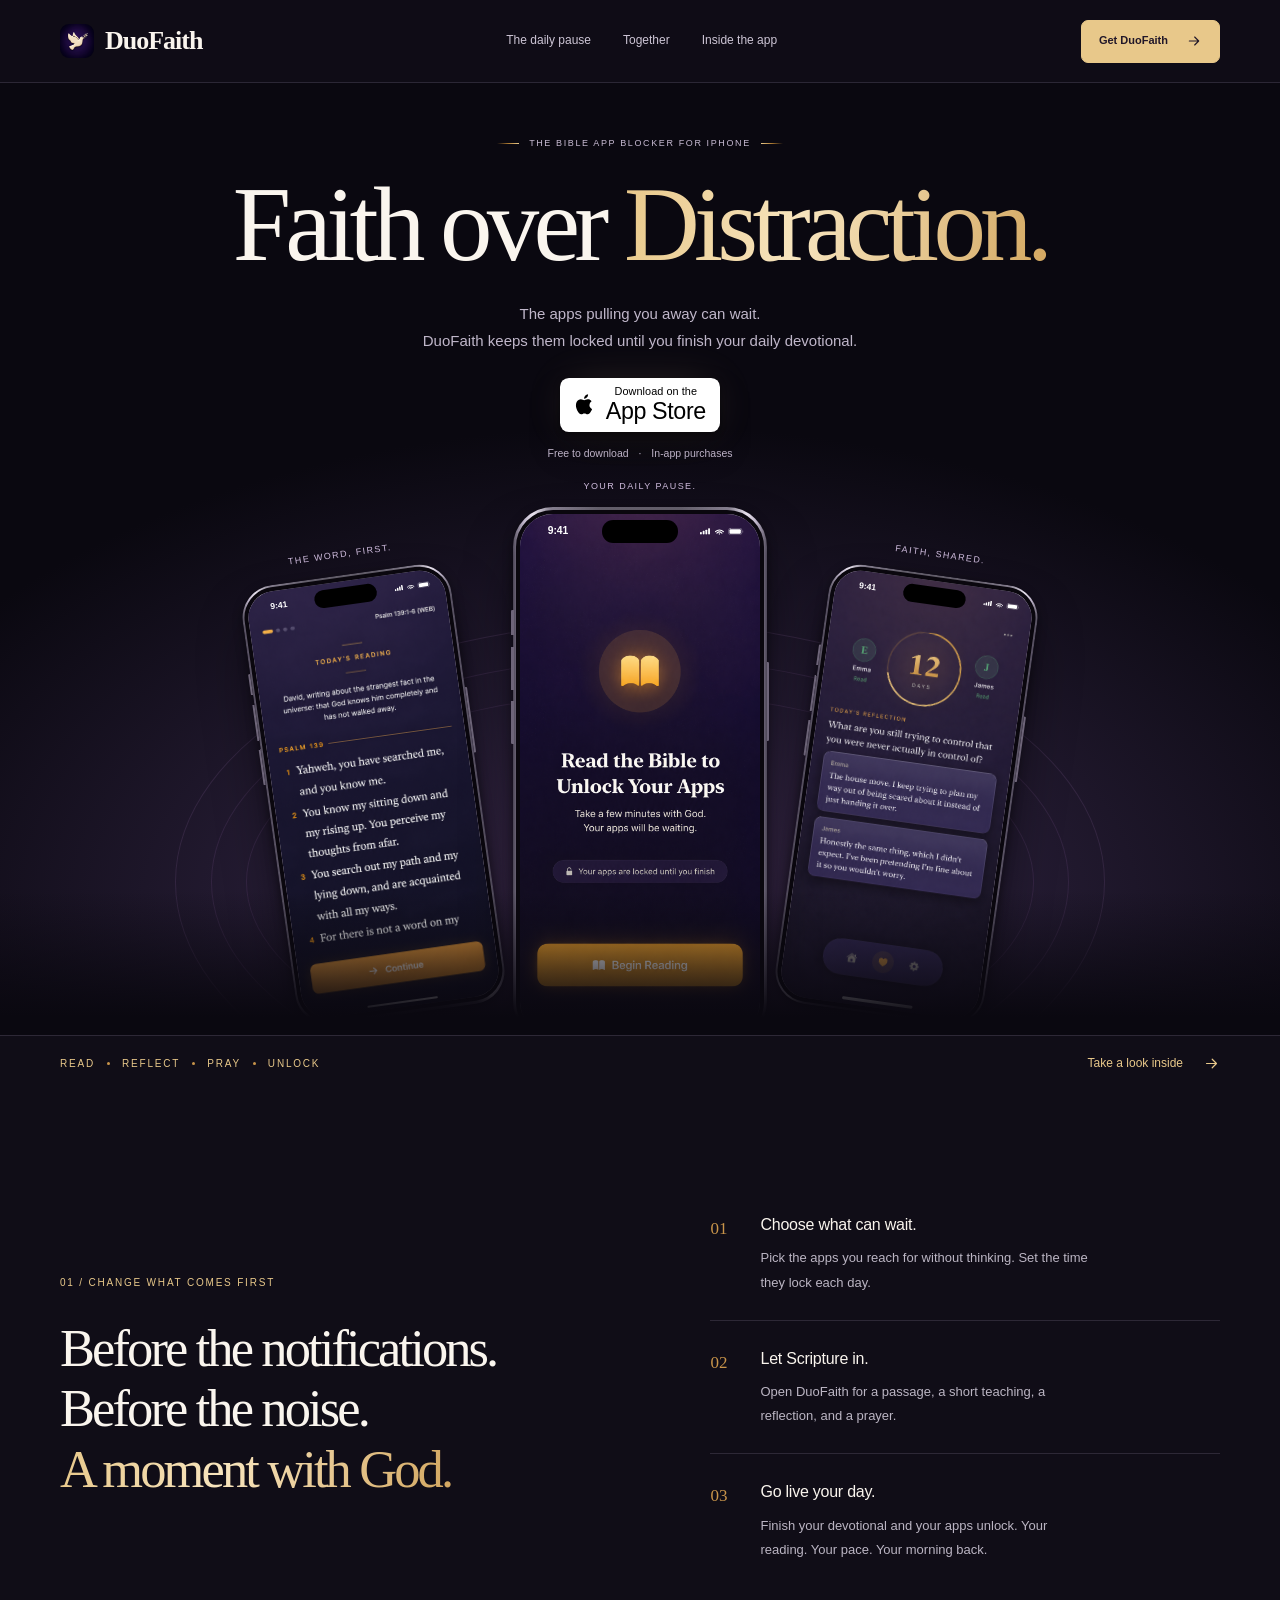
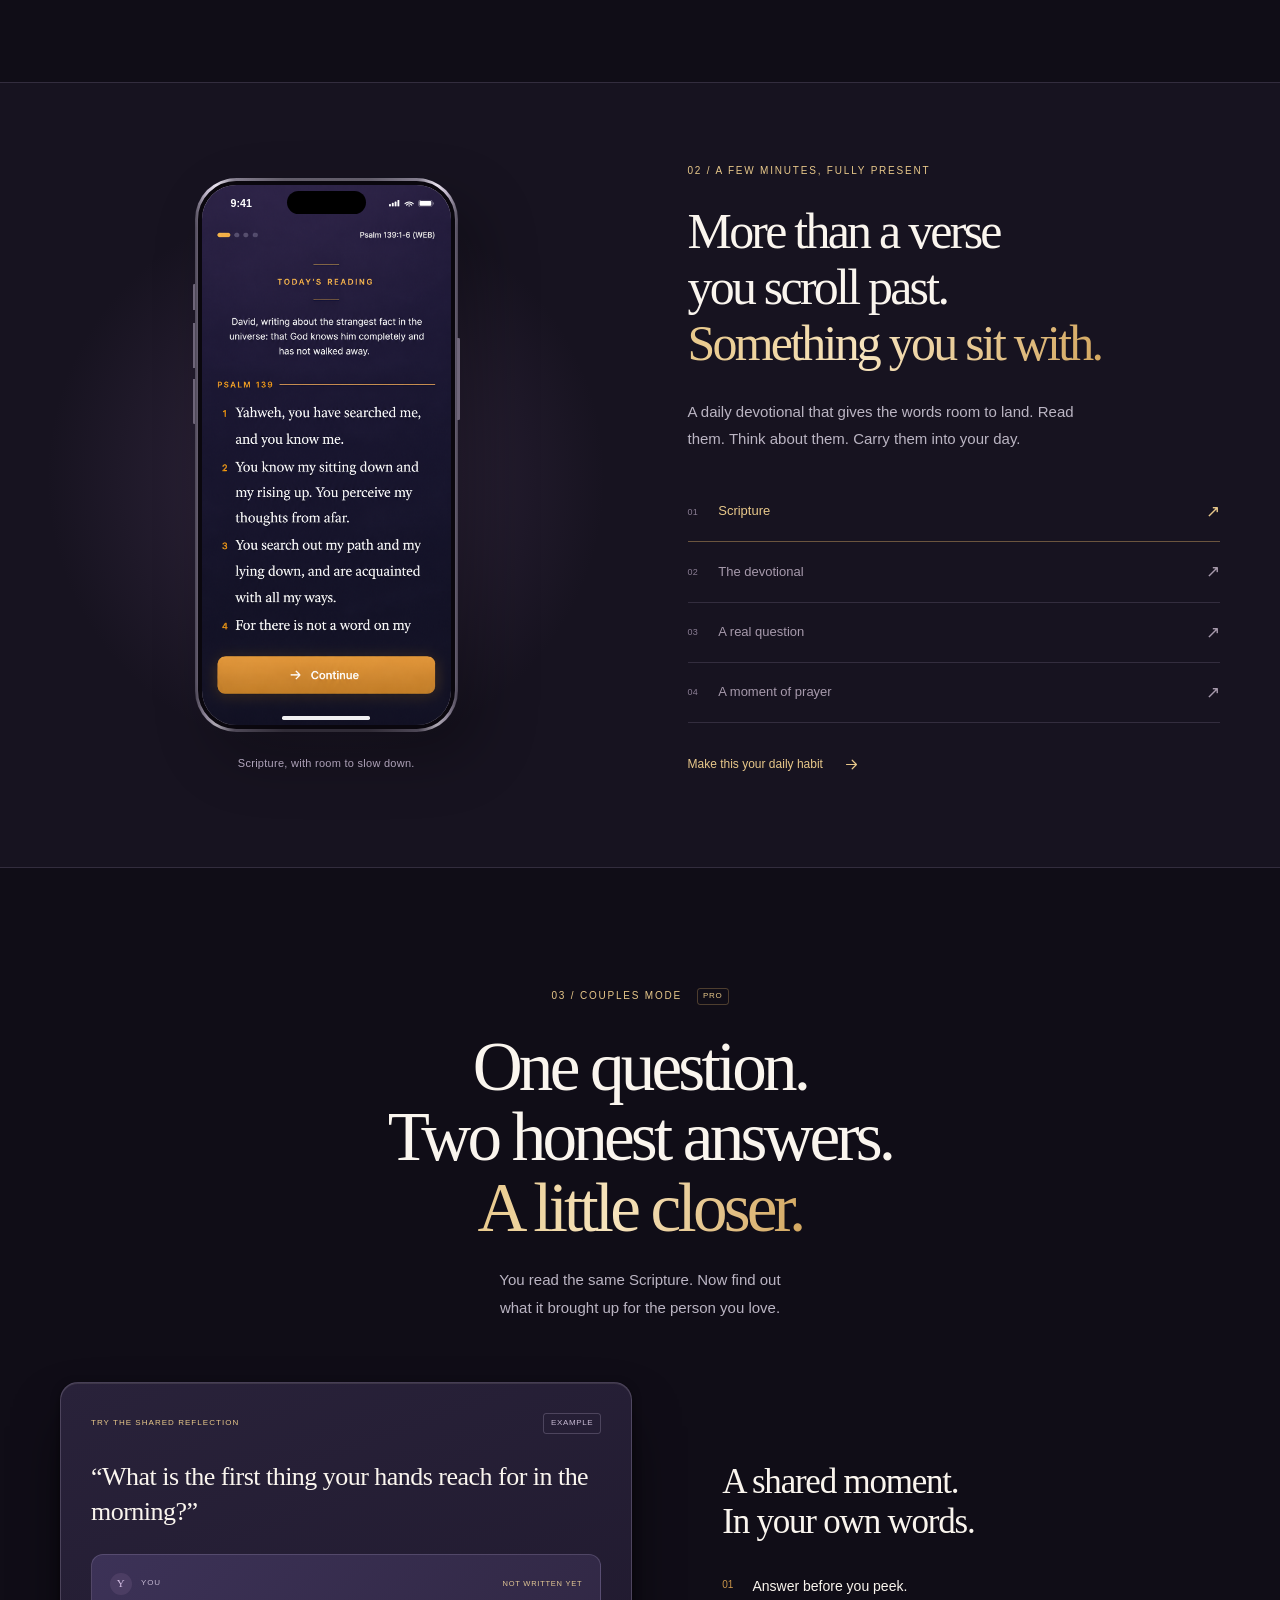
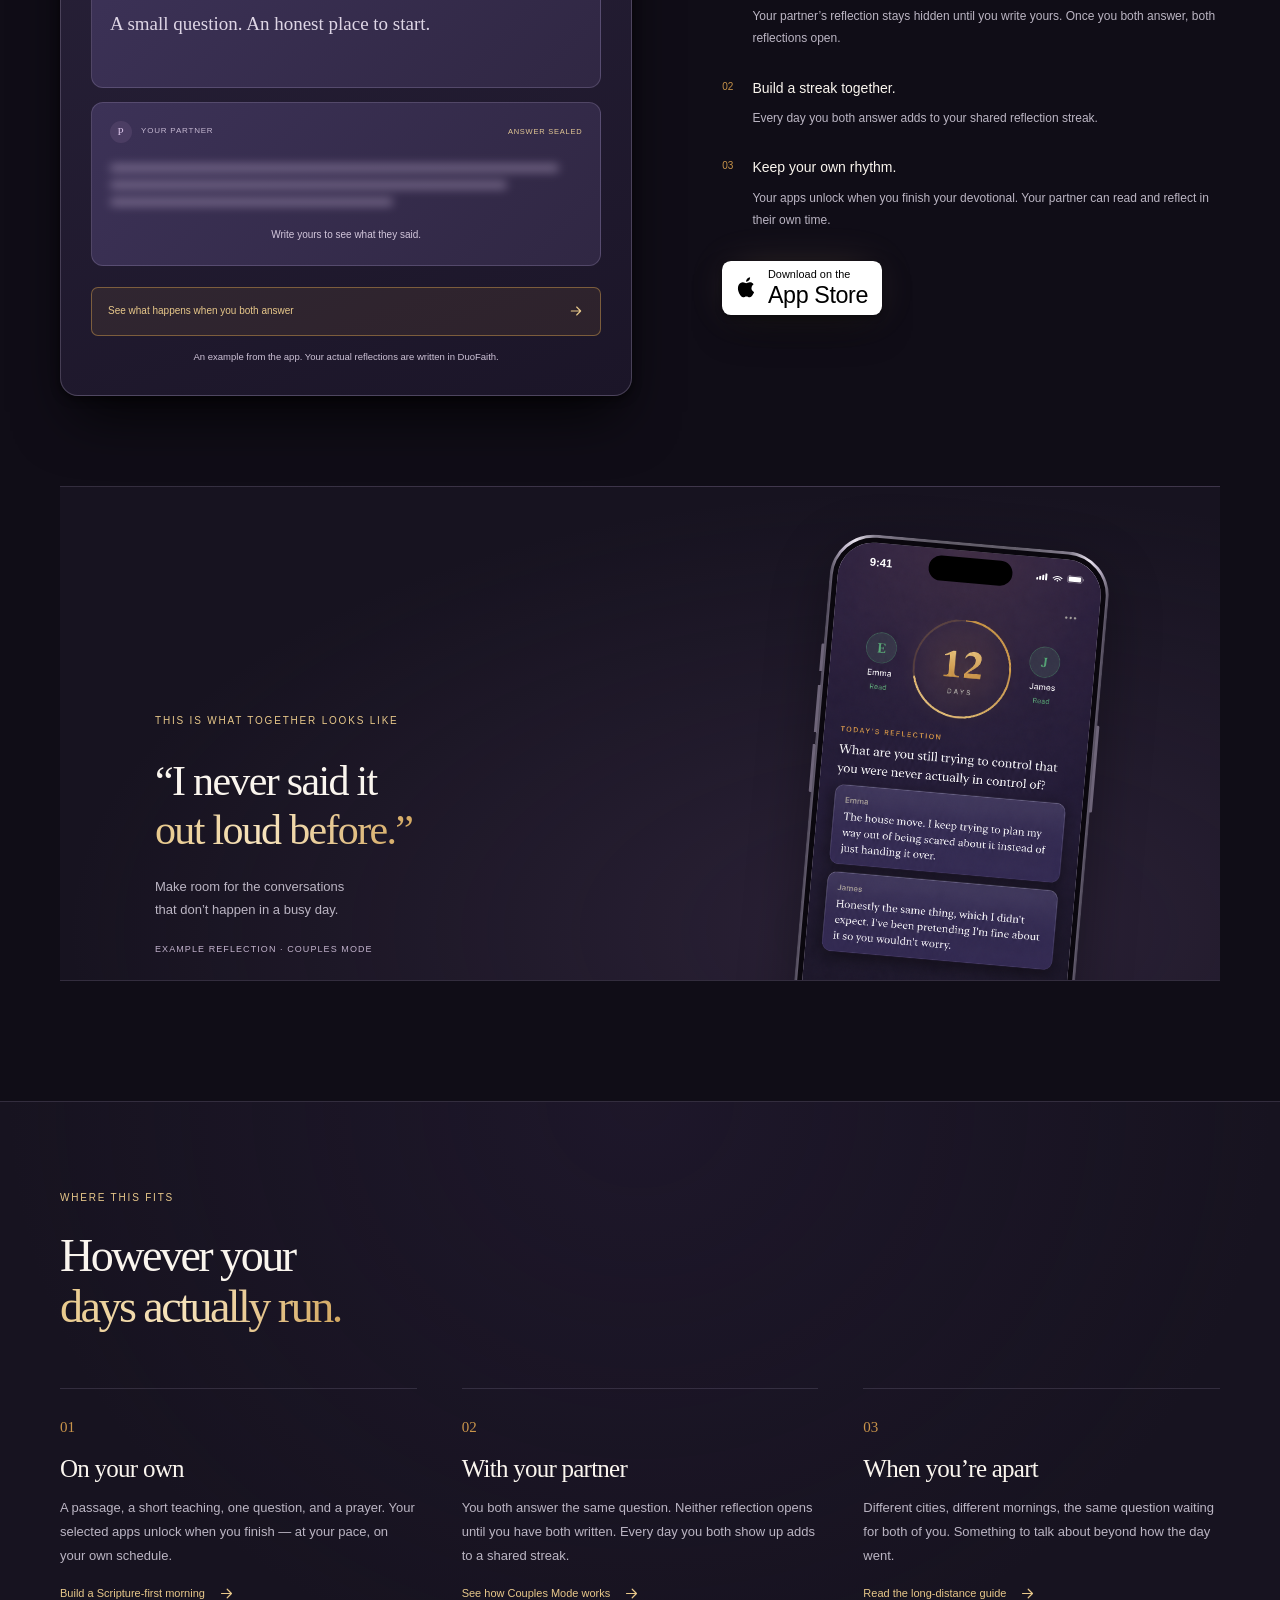
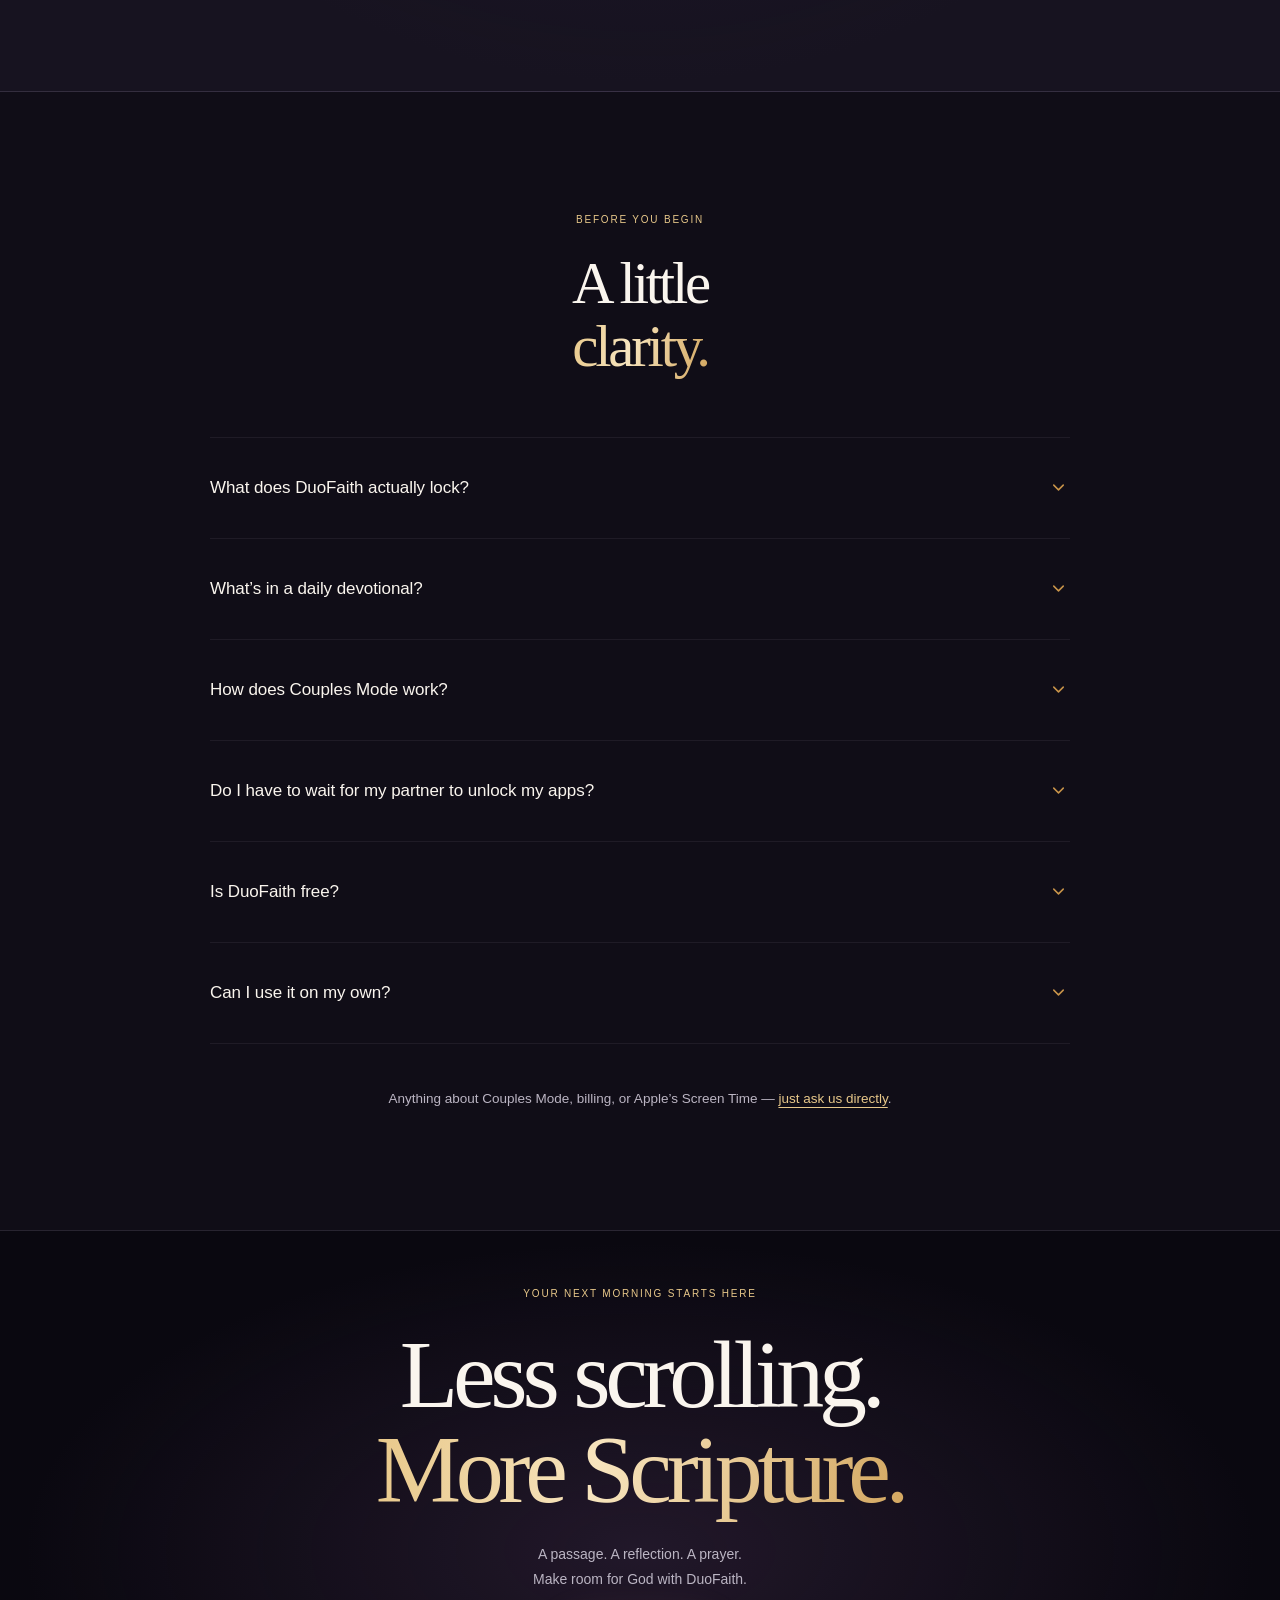
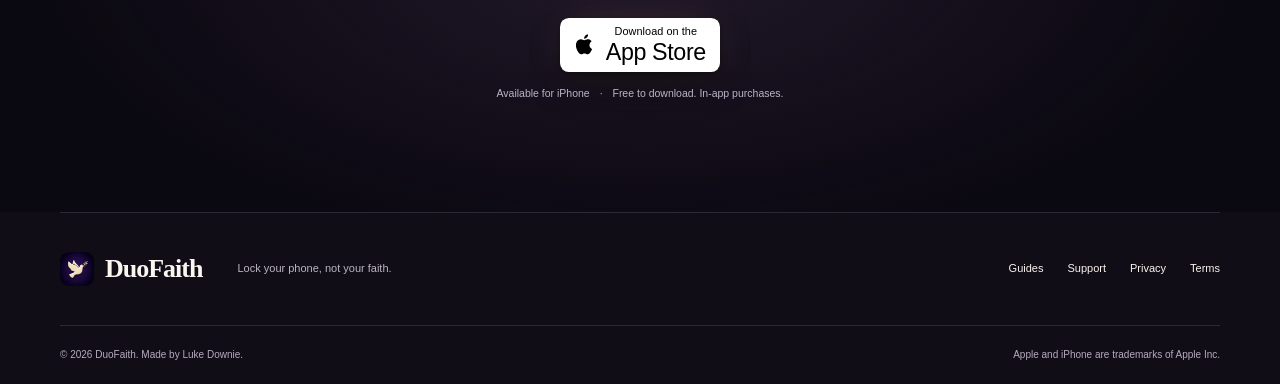
==== index.html @ cb9904b7 "Rebuild the FAQ: full-width rows, chevrons, animated open/close Reworked against how Raycast, Framer" ====
<!doctype html>
<html lang="en"><head>
<meta charset="utf-8"><meta name="viewport" content="width=device-width, initial-scale=1">
<title>DuoFaith — Faith Over Distraction | Bible App Blocker</title><meta name="description" content="Your selected apps stay locked until you finish your daily devotional. Read, reflect, pray, and share honest daily reflections with your partner.">
<meta name="theme-color" content="#100d17"><meta name="apple-itunes-app" content="app-id=6792354251">
<link rel="canonical" href="https://duofaith.com/"><link rel="icon" href="/icon-128.png"><link rel="apple-touch-icon" href="/img/apple-touch-icon.png">
<link rel="stylesheet" href="/home.css"><script src="/home.js" defer></script>
<meta property="og:type" content="website"><meta property="og:site_name" content="DuoFaith"><meta property="og:url" content="https://duofaith.com/">
<meta property="og:title" content="DuoFaith — Faith Over Distraction | Bible App Blocker"><meta property="og:description" content="Your selected apps stay locked until you finish your daily devotional. Read, reflect, pray, and share honest daily reflections with your partner."><meta property="og:image" content="https://duofaith.com/og-card.jpg">
<meta name="twitter:card" content="summary_large_image"><meta name="twitter:title" content="DuoFaith — Faith Over Distraction | Bible App Blocker"><meta name="twitter:description" content="Your selected apps stay locked until you finish your daily devotional. Read, reflect, pray, and share honest daily reflections with your partner."><meta name="twitter:image" content="https://duofaith.com/og-card.jpg">
<script type="application/ld+json">{"@context": "https://schema.org", "@graph": [{"@type": "Organization", "@id": "https://duofaith.com/#organization", "name": "DuoFaith", "url": "https://duofaith.com/", "logo": "https://duofaith.com/img/app-icon-1024.png"}, {"@type": "WebSite", "@id": "https://duofaith.com/#website", "name": "DuoFaith", "url": "https://duofaith.com/"}, {"@type": "MobileApplication", "@id": "https://duofaith.com/#app", "name": "DuoFaith: Bible App Blocker", "operatingSystem": "iOS", "applicationCategory": "LifestyleApplication", "url": "https://apps.apple.com/us/app/duofaith-bible-app-blocker/id6792354251", "description": "Selected apps stay locked until you complete your own daily devotional. Couples Mode shares daily written reflections, revealed after both partners answer, and a shared reflection streak. Free to download; in-app purchases available."}, {"@type": "FAQPage", "mainEntity": [{"@type": "Question", "name": "What does DuoFaith actually lock?", "acceptedAnswer": {"@type": "Answer", "text": "Only the apps you choose. Set a daily lock time and DuoFaith uses Apple’s Screen Time controls to shield those apps until you finish your devotional. Keep essential apps out of your selection so they stay available."}}, {"@type": "Question", "name": "What’s in a daily devotional?", "acceptedAnswer": {"@type": "Answer", "text": "A Bible passage, a short teaching, one reflection question, and a prayer. It takes a few minutes. On your own, reflection is a quiet pause. When paired, you write an answer to share with your partner."}}, {"@type": "Question", "name": "How does Couples Mode work?", "acceptedAnswer": {"@type": "Answer", "text": "Pair two iPhones using an invite code. You each answer the same daily reflection question. Your partner’s answer stays hidden until you submit yours; once both have answered, you can read each other’s responses. Days when you both answer build your shared streak. Couples Mode requires Pro."}}, {"@type": "Question", "name": "Do I have to wait for my partner to unlock my apps?", "acceptedAnswer": {"@type": "Answer", "text": "No. Your own devotional unlocks your own selected apps. You can finish at different times. The shared part is the reflection: both answers become available after you have both written."}}, {"@type": "Question", "name": "Is DuoFaith free?", "acceptedAnswer": {"@type": "Answer", "text": "DuoFaith is free to download. Continued app blocking after introductory access and Couples Mode require Pro. Current prices and any introductory access are shown in the app before you subscribe. Subscriptions are managed through your Apple account."}}, {"@type": "Question", "name": "Can I use it on my own?", "acceptedAnswer": {"@type": "Answer", "text": "Yes. Daily Scripture, reflection, prayer, and your personal reading streak work as an individual routine. Pairing is optional. DuoFaith is available for iPhone; check the App Store for current device compatibility."}}]}]}</script>
</head><body><svg class="icon-library" xmlns="http://www.w3.org/2000/svg" aria-hidden="true"><defs>
    <symbol id="i-apple" viewBox="0 0 24 24"><path fill="currentColor" stroke="none" d="M17.05 12.54c-.03-2.6 2.12-3.85 2.22-3.91-1.21-1.77-3.09-2.01-3.76-2.04-1.6-.16-3.13.94-3.94.94-.81 0-2.07-.92-3.4-.9-1.75.03-3.36 1.02-4.26 2.58-1.81 3.14-.46 7.79 1.3 10.34.86 1.25 1.89 2.65 3.24 2.6 1.3-.05 1.79-.84 3.36-.84 1.57 0 2.01.84 3.38.81 1.4-.02 2.28-1.27 3.13-2.53.99-1.45 1.4-2.86 1.42-2.93-.03-.01-2.72-1.04-2.75-4.12M14.5 4.6c.71-.87 1.19-2.07 1.06-3.27-1.02.04-2.26.68-3 1.54-.66.76-1.24 1.99-1.08 3.16 1.14.09 2.31-.58 3.02-1.43"/></symbol>
    <symbol id="i-arrow" viewBox="0 0 24 24"><path d="M5 12h14M13 6l6 6-6 6"/></symbol>
    <symbol id="i-lock" viewBox="0 0 24 24"><rect x="5" y="10" width="14" height="11" rx="3"/><path d="M8 10V7a4 4 0 0 1 8 0v3M12 14v3"/></symbol>
    <symbol id="i-book" viewBox="0 0 24 24"><path d="M12 5c-3-2-6-2-10-1v15c4-1 7-1 10 1 3-2 6-2 10-1V4c-4-1-7-1-10 1Zm0 0v15"/></symbol>
    <symbol id="i-heart" viewBox="0 0 24 24"><path d="m12 21-8.6-8.6a5.5 5.5 0 0 1 7.8-7.8l.8.8.8-.8a5.5 5.5 0 0 1 7.8 7.8Z"/></symbol>
    <symbol id="i-check" viewBox="0 0 24 24"><path d="m5 12 4 4L19 6"/></symbol>
    <symbol id="i-sun" viewBox="0 0 24 24"><circle cx="12" cy="12" r="4"/><path d="M12 1v2m0 18v2M1 12h2m18 0h2M4 4l2 2m12 12 2 2M4 20l2-2M18 6l2-2"/></symbol>
    <symbol id="i-chevron" viewBox="0 0 24 24"><path d="m6 9 6 6 6-6"/></symbol>
    <symbol id="i-status" viewBox="0 0 72 12"><g fill="currentColor" stroke="none"><rect y="7" width="3" height="4" rx="1"/><rect x="4.5" y="5" width="3" height="6" rx="1"/><rect x="9" y="3" width="3" height="8" rx="1"/><rect x="13.5" y=".5" width="3" height="10.5" rx="1"/><circle cx="32.2" cy="10.2" r="1.2"/><rect x="48.9" y="2.2" width="18.8" height="7.6" rx="1.6"/><rect x="70.6" y="4.2" width="1.2" height="3.6" rx=".6" opacity=".45"/></g><g fill="none" stroke="currentColor" stroke-linecap="round"><path d="M25.6 6.4A9.3 9.3 0 0 1 38.8 6.4" stroke-width="1.7"/><path d="M28 8.7A6 6 0 0 1 36.4 8.7" stroke-width="1.7"/><rect x="47.3" y=".6" width="22" height="10.8" rx="3.1" stroke-width="1" opacity=".45"/></g></symbol>
  </defs></svg><a class="skip" href="#main">Skip to content</a><header class="site-header"><div class="container header-inner"><a class="logo" href="/" aria-label="DuoFaith home"><img src="/img/app-icon-256.png" alt="" width="36" height="36">DuoFaith</a><nav class="desktop-nav" aria-label="Main navigation"><a href="/#how-it-works">The daily pause</a><a href="/#couples">Together</a><a href="/#screenshots">Inside the app</a></nav><div class="header-actions"><a class="nav-download" href="https://apps.apple.com/us/app/duofaith-bible-app-blocker/id6792354251" data-download="navigation">Get DuoFaith <svg class="icon" aria-hidden="true"><use href="#i-arrow"/></svg></a><button class="menu-toggle" type="button" aria-label="Open menu" aria-expanded="false" aria-controls="mobile-nav"><span></span><span></span></button></div></div><nav id="mobile-nav" class="mobile-nav" aria-label="Mobile navigation" hidden><a href="/#how-it-works">The daily pause</a><a href="/#couples">Together</a><a href="/#screenshots">Inside the app</a><a href="/#faq">Questions</a><a href="/guides/index.html">Guides</a></nav></header>
<main id="main">
<section class="hero" aria-labelledby="hero-title"><div class="hero-light" aria-hidden="true"></div><div class="container hero-content"><p class="eyebrow"><span class="gold-dash"></span>THE BIBLE APP BLOCKER FOR IPHONE<span class="gold-dash"></span></p><h1 id="hero-title">Faith over <br><em>Distraction.</em></h1><p class="hero-description">The apps pulling you away can wait. <br>DuoFaith keeps them locked until you finish your daily devotional.</p><a class="store-badge" href="https://apps.apple.com/us/app/duofaith-bible-app-blocker/id6792354251" data-download="hero"><svg class="badge-logo" aria-hidden="true" viewBox="0 0 24 24"><use href="#i-apple"/></svg><span><small>Download on the</small><b>App Store</b></span></a><p class="download-note">Free to download <span>·</span> In-app purchases</p></div>
<div class="hero-showcase" aria-label="Screens from DuoFaith"><div class="showcase-arc" aria-hidden="true"></div><figure class="showcase-phone phone-left device"><span class="device-screen"><span class="device-status" aria-hidden="true"><b>9:41</b><svg class="status-icons"><use href="#i-status"/></svg></span><img src="/img/current/scripture.png" width="853" height="1847" alt="DuoFaith's Scripture screen: Psalm 139, with numbered verses" decoding="async"></span><figcaption>THE WORD, FIRST.</figcaption></figure><figure class="showcase-phone phone-main device"><span class="device-screen"><span class="device-status" aria-hidden="true"><b>9:41</b><svg class="status-icons"><use href="#i-status"/></svg></span><img src="/img/current/locked.png" width="853" height="1847" alt="Read the Bible to Unlock Your Apps — DuoFaith's Begin Reading screen" fetchpriority="high"></span><figcaption>YOUR DAILY PAUSE.</figcaption></figure><figure class="showcase-phone phone-right device"><span class="device-screen"><span class="device-status" aria-hidden="true"><b>9:41</b><svg class="status-icons"><use href="#i-status"/></svg></span><img src="/img/current/together.png" width="853" height="1847" alt="DuoFaith Couples Mode showing a shared streak and both partners' written reflections" decoding="async"></span><figcaption>FAITH, SHARED.</figcaption></figure></div><div class="hero-baseline"><div class="container"><p class="eyebrow hero-flow">READ<i class="dot" aria-hidden="true"></i>REFLECT<i class="dot" aria-hidden="true"></i>PRAY<i class="dot" aria-hidden="true"></i>UNLOCK</p><a class="quiet-link" href="#how-it-works">Take a look inside <svg class="icon" aria-hidden="true"><use href="#i-arrow"/></svg></a></div></div></section>
<section class="daily-section container section-space" id="how-it-works"><div class="section-intro"><p class="eyebrow">01 / CHANGE WHAT COMES FIRST</p><h2>Before the notifications.<br>Before the noise.<br><em>A moment with God.</em></h2></div><div class="daily-steps"><article><span class="number">01</span><h3>Choose what can wait.</h3><p>Pick the apps you reach for without thinking. Set the time they lock each day.</p></article><article><span class="number">02</span><h3>Let Scripture in.</h3><p>Open DuoFaith for a passage, a short teaching, a reflection, and a prayer.</p></article><article><span class="number">03</span><h3>Go live your day.</h3><p>Finish your devotional and your apps unlock. Your reading. Your pace. Your morning back.</p></article></div></section>
<section class="reading-section" id="screenshots" aria-labelledby="reading-title"><div class="container reading-layout"><div class="reading-preview"><div class="reading-aura" aria-hidden="true"></div><div class="product-screen device"><span class="device-screen"><span class="device-status" aria-hidden="true"><b>9:41</b><svg class="status-icons"><use href="#i-status"/></svg></span><img id="reading-image" src="/img/current/scripture.png" width="853" height="1847" alt="DuoFaith's Scripture reading screen" loading="lazy"></span></div><p class="preview-caption" id="reading-caption" aria-live="polite">Scripture, with room to slow down.</p></div><div class="reading-copy"><p class="eyebrow">02 / A FEW MINUTES, FULLY PRESENT</p><h2 id="reading-title">More than a verse<br>you scroll past.<br><em>Something you sit with.</em></h2><p class="section-description">A daily devotional that gives the words room to land. Read them. Think about them. Carry them into your day.</p><div class="reading-tabs" role="group" aria-label="Explore the daily devotional"><button type="button" data-reading="scripture" aria-pressed="true" aria-controls="reading-image" class="active"><span>01</span> Scripture <span aria-hidden="true">↗</span></button><button type="button" data-reading="lesson" aria-pressed="false" aria-controls="reading-image"><span>02</span> The devotional <span aria-hidden="true">↗</span></button><button type="button" data-reading="reflect" aria-pressed="false" aria-controls="reading-image"><span>03</span> A real question <span aria-hidden="true">↗</span></button><button type="button" data-reading="pray" aria-pressed="false" aria-controls="reading-image"><span>04</span> A moment of prayer <span aria-hidden="true">↗</span></button></div><a class="quiet-link" href="https://apps.apple.com/us/app/duofaith-bible-app-blocker/id6792354251" data-download="reading">Make this your daily habit <svg class="icon" aria-hidden="true"><use href="#i-arrow"/></svg></a></div></div></section>
<section class="couples-section container section-space" id="couples" aria-labelledby="couples-title"><div class="couples-heading"><p class="eyebrow">03 / COUPLES MODE <span class="pro-label">PRO</span></p><h2 id="couples-title">One question.<br>Two honest answers.<br><em>A little closer.</em></h2><p>You read the same Scripture. Now find out<br>what it brought up for the person you love.</p></div><div class="couples-layout"><div class="reflection-demo"><div class="demo-heading"><span class="eyebrow">TRY THE SHARED REFLECTION</span><span class="demo-tag">EXAMPLE</span></div><p class="reflection-question">“What is the first thing your hands reach for in the morning?”</p><div class="reflection-answer"><div class="answer-label"><span class="avatar">Y</span> YOU <span id="your-answer-status">NOT WRITTEN YET</span></div><p id="your-answer">A small question. An honest place to start.</p></div><div class="reflection-answer partner-answer"><div class="answer-label"><span class="avatar">P</span> YOUR PARTNER <span id="partner-answer-status">ANSWER SEALED</span></div><div id="sealed-answer"><div class="sealed-lines" aria-hidden="true"><span></span><span></span><span></span></div><p>Write yours to see what they said.</p></div><p id="revealed-answer" hidden>“Mine too, most days. I never said it out loud before.”</p></div><button type="button" id="reveal-button" class="reveal-button" aria-controls="your-answer sealed-answer revealed-answer" aria-expanded="false">See what happens when you both answer <svg class="icon" aria-hidden="true"><use href="#i-arrow"/></svg></button><p class="demo-note" id="demo-note" aria-live="polite">An example from the app. Your actual reflections are written in DuoFaith.</p></div><div class="couples-explanation"><h3>A shared moment.<br>In your own words.</h3><ol><li><span>01</span><div><strong>Answer before you peek.</strong><p>Your partner’s reflection stays hidden until you write yours. Once you both answer, both reflections open.</p></div></li><li><span>02</span><div><strong>Build a streak together.</strong><p>Every day you both answer adds to your shared reflection streak.</p></div></li><li><span>03</span><div><strong>Keep your own rhythm.</strong><p>Your apps unlock when you finish your devotional. Your partner can read and reflect in their own time.</p></div></li></ol><a class="store-badge" href="https://apps.apple.com/us/app/duofaith-bible-app-blocker/id6792354251" data-download="couples"><svg class="badge-logo" aria-hidden="true" viewBox="0 0 24 24"><use href="#i-apple"/></svg><span><small>Download on the</small><b>App Store</b></span></a></div></div><div class="couples-product"><div><p class="eyebrow">THIS IS WHAT TOGETHER LOOKS LIKE</p><p class="couples-product-quote">“I never said it<br><em>out loud before.”</em></p><p class="couples-product-note">Make room for the conversations<br>that don’t happen in a busy day.</p><span class="small-label">EXAMPLE REFLECTION · COUPLES MODE</span></div><div class="device"><span class="device-screen"><span class="device-status" aria-hidden="true"><b>9:41</b><svg class="status-icons"><use href="#i-status"/></svg></span><img src="/img/current/together.png" width="853" height="1847" alt="Example Couples Mode screen: Emma and James share their reflections and a 12-day streak" loading="lazy"></span></div></div></section>
<section class="fit-section" aria-labelledby="fit-title"><div class="container"><div class="fit-heading"><p class="eyebrow">WHERE THIS FITS</p><h2 id="fit-title">However your<br><em>days actually run.</em></h2></div><div class="fit-grid"><a class="fit-card" href="/guides/bible-before-phone.html"><span class="number">01</span><h3>On your own</h3><p>A passage, a short teaching, one question, and a prayer. Your selected apps unlock when you finish — at your pace, on your own schedule.</p><span class="quiet-link">Build a Scripture-first morning <svg class="icon" aria-hidden="true"><use href="#i-arrow"/></svg></span></a><a class="fit-card" href="/guides/screen-time-app-for-couples.html"><span class="number">02</span><h3>With your partner</h3><p>You both answer the same question. Neither reflection opens until you have both written. Every day you both show up adds to a shared streak.</p><span class="quiet-link">See how Couples Mode works <svg class="icon" aria-hidden="true"><use href="#i-arrow"/></svg></span></a><a class="fit-card" href="/guides/devotional-app-for-long-distance-couples.html"><span class="number">03</span><h3>When you’re apart</h3><p>Different cities, different mornings, the same question waiting for both of you. Something to talk about beyond how the day went.</p><span class="quiet-link">Read the long-distance guide <svg class="icon" aria-hidden="true"><use href="#i-arrow"/></svg></span></a></div></div></section>
<section class="faq-section container section-space" id="faq"><div class="faq-heading"><p class="eyebrow">BEFORE YOU BEGIN</p><h2>A little<br><em>clarity.</em></h2></div><div class="faq-list"><details><summary>What does DuoFaith actually lock?<span class="faq-mark" aria-hidden="true"><svg class="icon"><use href="#i-chevron"/></svg></span></summary><div class="faq-body"><p>Only the apps you choose. Set a daily lock time and DuoFaith uses Apple’s Screen Time controls to shield those apps until you finish your devotional. Keep essential apps out of your selection so they stay available.</p></div></details><details><summary>What’s in a daily devotional?<span class="faq-mark" aria-hidden="true"><svg class="icon"><use href="#i-chevron"/></svg></span></summary><div class="faq-body"><p>A Bible passage, a short teaching, one reflection question, and a prayer. It takes a few minutes. On your own, reflection is a quiet pause. When paired, you write an answer to share with your partner.</p></div></details><details><summary>How does Couples Mode work?<span class="faq-mark" aria-hidden="true"><svg class="icon"><use href="#i-chevron"/></svg></span></summary><div class="faq-body"><p>Pair two iPhones using an invite code. You each answer the same daily reflection question. Your partner’s answer stays hidden until you submit yours; once both have answered, you can read each other’s responses. Days when you both answer build your shared streak. Couples Mode requires Pro.</p></div></details><details><summary>Do I have to wait for my partner to unlock my apps?<span class="faq-mark" aria-hidden="true"><svg class="icon"><use href="#i-chevron"/></svg></span></summary><div class="faq-body"><p>No. Your own devotional unlocks your own selected apps. You can finish at different times. The shared part is the reflection: both answers become available after you have both written.</p></div></details><details><summary>Is DuoFaith free?<span class="faq-mark" aria-hidden="true"><svg class="icon"><use href="#i-chevron"/></svg></span></summary><div class="faq-body"><p>DuoFaith is free to download. Continued app blocking after introductory access and Couples Mode require Pro. Current prices and any introductory access are shown in the app before you subscribe. Subscriptions are managed through your Apple account.</p></div></details><details><summary>Can I use it on my own?<span class="faq-mark" aria-hidden="true"><svg class="icon"><use href="#i-chevron"/></svg></span></summary><div class="faq-body"><p>Yes. Daily Scripture, reflection, prayer, and your personal reading streak work as an individual routine. Pairing is optional. DuoFaith is available for iPhone; check the App Store for current device compatibility.</p></div></details></div><p class="faq-foot">Anything about Couples Mode, billing, or Apple’s Screen Time — <a href="mailto:duofaithsupport@gmail.com">just ask us directly</a>.</p></section>
<section class="download-section" id="download"><div class="container"><p class="eyebrow">YOUR NEXT MORNING STARTS HERE</p><h2>Less scrolling.<br><em>More Scripture.</em></h2><p>A passage. A reflection. A prayer.<br>Make room for God with DuoFaith.</p><a class="store-badge" href="https://apps.apple.com/us/app/duofaith-bible-app-blocker/id6792354251" data-download="closing"><svg class="badge-logo" aria-hidden="true" viewBox="0 0 24 24"><use href="#i-apple"/></svg><span><small>Download on the</small><b>App Store</b></span></a><p class="download-note">Available for iPhone <span>·</span> Free to download. In-app purchases.</p></div></section>
</main><footer class="site-footer container"><div class="footer-top"><a class="logo" href="/"><img src="/img/app-icon-256.png" alt="" width="36" height="36">DuoFaith</a><p>Lock your phone, not your faith.</p><nav aria-label="Footer navigation"><a href="/guides/index.html">Guides</a><a href="mailto:duofaithsupport@gmail.com">Support</a><a href="/privacy.html">Privacy</a><a href="/terms.html">Terms</a></nav></div><div class="footer-bottom"><p>© <span id="year">2026</span> DuoFaith. Made by Luke Downie.</p><p>Apple and iPhone are trademarks of Apple Inc.</p></div></footer><div class="mobile-download" hidden><span><strong>Faith over Distraction.</strong><small>DuoFaith for iPhone</small></span><a href="https://apps.apple.com/us/app/duofaith-bible-app-blocker/id6792354251" class="nav-download" data-download="mobile-sticky">Get the app <svg class="icon" aria-hidden="true"><use href="#i-arrow"/></svg></a></div></body></html>
---- home.css ----
:root {
  color-scheme:dark;
  /* Elevation ladder. Each step is ~35% lighter than the last, so a card reads as
     sitting above its band and the band above the page. On dark UI this, not
     shadow, is what carries depth. */
  --surface-0:#0a0810;  /* recessed: hero well, closing, footer */
  --surface-1:#100d17;  /* base page */
  --surface-2:#171320;  /* raised band */
  --surface-3:#1f1a2c;  /* card */
  --surface-4:#29223a;  /* popped card */
  --bg:var(--surface-1);
  --cream:#faf5ee; --muted:#bbb5c3;
  --gold-deep:#a8762f; --gold:#c9944a; --gold-light:#e8c88a; --gold-glow:#f7e4bd;
  /* Borders in three tiers so a divider and a lit card edge read differently. */
  --line-faint:rgba(219,203,238,.07); --line:rgba(219,203,238,.14); --line-strong:rgba(219,203,238,.22);
  /* A light source above the page: lit top edge, then real shadow beneath. */
  --lift-1:inset 0 1px 0 rgba(255,238,210,.07),0 2px 6px rgba(0,0,0,.45),0 18px 38px -14px rgba(0,0,0,.7);
  --lift-2:inset 0 1px 0 rgba(255,238,210,.1),0 3px 8px rgba(0,0,0,.5),0 30px 58px -14px rgba(0,0,0,.8);
  --serif:Georgia,'Times New Roman',serif;
  --sans:-apple-system,BlinkMacSystemFont,'Segoe UI',sans-serif;
}
*{box-sizing:border-box}
html{scroll-behavior:smooth;scroll-padding-top:110px}
body{margin:0;background:var(--bg);color:var(--cream);font-family:var(--sans);-webkit-font-smoothing:antialiased;line-height:1.6}
h1,h2,h3,p,figure{margin:0}h1,h2{font-family:var(--serif);font-weight:400;letter-spacing:-.055em;line-height:1.08}h2{font-size:clamp(38px,4.5vw,64px)}em{font-weight:400;color:var(--gold-light)}a{color:inherit}img{display:block;max-width:100%;height:auto}button{font:inherit;color:inherit}button,a,summary{touch-action:manipulation;-webkit-tap-highlight-color:transparent}button{cursor:pointer}button:disabled{cursor:default}svg{display:block}.icon{width:20px;height:20px;fill:none;stroke:currentColor;stroke-width:1.7;stroke-linecap:round;stroke-linejoin:round;flex-shrink:0}.icon-library{position:absolute;width:0;height:0;overflow:hidden}.container{width:min(1160px,calc(100% - 96px));margin-inline:auto}.section-space{padding-block:120px}.eyebrow{font-size:10px;font-weight:500;letter-spacing:.18em;color:var(--gold-light);line-height:1.6}.section-description{font-size:15px;line-height:1.85;color:var(--muted);max-width:420px;margin-top:26px}.section-description a{text-underline-offset:4px}.skip{position:fixed;top:-100px;left:20px;z-index:200;background:var(--gold-light);color:var(--bg);padding:12px 20px}.skip:focus{top:12px}:focus-visible{outline:2px solid var(--gold-light);outline-offset:5px}::selection{color:var(--bg);background:var(--gold-light)}[hidden]{display:none!important}
/* iPhone frame. Every measurement is a ratio of --w, taken from an iPhone 15/16 Pro
   (393x852pt screen, 2.165 body ratio), so one variable resizes the whole device. */
.device{
  --rail:calc(var(--w)*.011);--bez:calc(var(--w)*.019);--radius:calc(var(--w)*.157);--btn:#6e6579;
  position:relative;display:block;width:var(--w);flex-shrink:0;padding:var(--rail);border-radius:var(--radius);
  background:linear-gradient(180deg,#ffffff2e,transparent 9%,transparent 91%,#00000047),linear-gradient(90deg,#4b4555 0%,#b0a5bd 4%,#e4ddeb 8%,#6a6276 15%,#413b4a 34%,#413b4a 66%,#6a6276 85%,#e4ddeb 92%,#b0a5bd 96%,#4b4555 100%);
  box-shadow:0 3px 10px rgba(0,0,0,.5),0 30px 60px -16px rgba(0,0,0,.85);
}
.device-screen{position:relative;display:block;overflow:hidden;border:var(--bez) solid #0a070e;border-radius:calc(var(--radius) - var(--rail));background:#000}
.device-screen img{width:100%;border-radius:0}
.device-screen:before,.device-screen:after{content:'';position:absolute;left:50%;z-index:2}
/* Dynamic Island */
.device-screen:before{top:calc(var(--w)*.026);width:calc(var(--w)*.299);height:calc(var(--w)*.088);margin-left:calc(var(--w)*-.1495);background:#000;border-radius:calc(var(--w)*.044)}
/* Home indicator */
.device-screen:after{bottom:calc(var(--w)*.020);width:calc(var(--w)*.333);height:calc(var(--w)*.0125);margin-left:calc(var(--w)*-.1665);background:#fffffff0;border-radius:calc(var(--w)*.0063)}
/* Status bar, vertically centred on the island the way iOS sets it. */
.device-status{position:absolute;z-index:3;top:calc(var(--w)*.070);transform:translateY(-50%);left:calc(var(--w)*.11);right:calc(var(--w)*.065);display:flex;align-items:center;justify-content:space-between;color:#fff;pointer-events:none}
.device-status b{font-family:var(--sans);font-weight:600;font-size:calc(var(--w)*.0406);line-height:1}
.status-icons{width:calc(var(--w)*.171);height:calc(var(--w)*.0285)}
.device:before,.device:after{content:'';position:absolute;background:var(--btn)}
/* Left rail: action button, volume up, volume down, cut from one strip. */
.device:before{left:calc(var(--w)*-.008);top:calc(var(--w)*.404);width:calc(var(--w)*.010);height:calc(var(--w)*.531);border-radius:calc(var(--w)*.005) 0 0 calc(var(--w)*.005);background:linear-gradient(180deg,var(--btn) 0 18.6%,transparent 18.6% 27.9%,var(--btn) 27.9% 59.9%,transparent 59.9% 68%,var(--btn) 68% 100%)}
/* Side button */
.device:after{right:calc(var(--w)*-.008);top:calc(var(--w)*.609);width:calc(var(--w)*.010);height:calc(var(--w)*.312);border-radius:0 calc(var(--w)*.005) calc(var(--w)*.005) 0}
/* Navigation */
.site-header{position:sticky;top:0;z-index:100;background:rgba(16,13,23,.93);backdrop-filter:blur(20px);border-bottom:1px solid var(--line)}.header-inner{min-height:82px;display:flex;justify-content:space-between;align-items:center;gap:25px}.logo{display:inline-flex;align-items:center;gap:11px;font-family:var(--serif);font-size:26px;font-weight:600;letter-spacing:-1px;text-decoration:none;white-space:nowrap}.logo img{width:34px;height:34px;border-radius:9px}.desktop-nav{display:flex;gap:32px}.desktop-nav a{color:#cdc5d5;font-size:12px;text-decoration:none;padding-block:12px}.desktop-nav a:hover{color:var(--gold-light)}.header-actions{display:flex;align-items:center;gap:12px}.nav-download{display:inline-flex;align-items:center;justify-content:center;gap:18px;background:var(--gold-light);color:#211729;border:1px solid var(--gold-light);border-radius:7px;padding:11px 17px;font-size:11px;font-weight:650;text-decoration:none;white-space:nowrap;min-height:43px;transition:background .2s,transform .2s}.nav-download .icon{width:16px;height:16px}.nav-download:hover{background:#f5dfb1;transform:translateY(-1px)}.menu-toggle{display:none;align-items:center;justify-content:center;flex-direction:column;gap:6px;border:1px solid var(--line);background:none;border-radius:7px;width:42px;height:42px}.menu-toggle span{height:1px;width:17px;background:var(--cream)}.mobile-nav{padding:16px 24px 24px;border-top:1px solid var(--line)}.mobile-nav a{display:block;padding:12px 4px;text-decoration:none;font-size:15px}
/* Opening: the actual product is the visual identity. */
.hero{position:relative;isolation:isolate;overflow:hidden;padding-top:52px;background:var(--surface-0)}.hero-light{position:absolute;inset:0;z-index:-2;background:radial-gradient(ellipse 65% 48% at 50% 82%,#443057 0%,#241b32 45%,transparent 100%)}.hero-content{text-align:center;position:relative;z-index:3}.hero-content .eyebrow{display:flex;align-items:center;justify-content:center;gap:10px;color:#c8bbd3;font-size:9px}.gold-dash{width:22px;height:1px;flex-shrink:0;background:linear-gradient(90deg,transparent,var(--gold-deep),var(--gold-light))}
.eyebrow .gold-dash:last-child{transform:scaleX(-1)}.hero h1{font-size:clamp(78px,9.1vw,127px);line-height:.95;letter-spacing:-.06em;margin:25px 0}.hero h1 em{font-style:normal;letter-spacing:-.055em}.hero-description{font-size:15px;color:#c0b7ca;line-height:1.8;margin-bottom:24px}.download-button{display:inline-flex;align-items:center;justify-content:center;gap:13px;background:linear-gradient(110deg,#e9cb93,#d3a15e);color:#23182b;text-decoration:none;padding:15px 21px;border:1px solid #f0d3a0;border-radius:8px;box-shadow:0 3px 30px #c9944a16;min-height:56px;font-size:13px;font-weight:650;transition:transform .2s,box-shadow .2s}.download-button:hover{transform:translateY(-2px);box-shadow:0 5px 35px #c9944a35}.download-button .apple{width:22px;height:24px;fill:currentColor;stroke:none}.download-button>.icon:last-child{width:16px;height:16px;margin-left:15px}/* App Store badge. Apple's white variant, which is the one specified for dark
   backgrounds. Proportions are ratios of --h, matching the official 120x40 artwork. */
.store-badge{--h:54px;--badge-bg:#fff;--badge-fg:#000;display:inline-flex;align-items:center;gap:calc(var(--h)*.175);height:var(--h);padding:0 calc(var(--h)*.26) 0 calc(var(--h)*.24);background:var(--badge-bg);color:var(--badge-fg);border-radius:calc(var(--h)*.165);text-decoration:none;font-family:var(--sans);transition:transform .2s,box-shadow .2s}
.store-badge{box-shadow:0 2px 6px rgba(0,0,0,.45),0 18px 40px -14px rgba(0,0,0,.75),0 0 44px -10px rgba(232,200,138,.22)}
.store-badge:hover{transform:translateY(-2px);box-shadow:0 4px 10px rgba(0,0,0,.5),0 24px 50px -14px rgba(0,0,0,.8),0 0 56px -8px rgba(232,200,138,.32)}
.badge-logo{width:calc(var(--h)*.43);height:calc(var(--h)*.5);fill:currentColor;stroke:none;flex-shrink:0;margin-top:calc(var(--h)*-.035)}
.store-badge small{display:block;font-size:calc(var(--h)*.202);line-height:1.08;letter-spacing:.005em}
.store-badge b{display:block;font-size:calc(var(--h)*.432);font-weight:500;line-height:1.12;letter-spacing:-.017em;margin-top:calc(var(--h)*.012)}
.download-note{font-size:10.5px;color:#bdb2c7;margin-top:13px}.download-note span{padding-inline:7px}.hero-showcase{position:relative;display:flex;align-items:flex-start;justify-content:center;gap:34px;padding-top:52px;max-width:1050px;margin:auto;height:589px;isolation:isolate}.showcase-phone{--w:232px}.phone-left{transform:translateY(66px) rotate(-8deg);--w:211px}.phone-main{--w:254px;z-index:2}.phone-right{transform:translateY(66px) rotate(8deg);--w:211px}.showcase-phone figcaption{font-size:9px;letter-spacing:.16em;text-align:center;position:absolute;top:-28px;left:0;width:100%;color:#cfbcdd}.showcase-arc{position:absolute;border:1px solid #ac7bc225;border-radius:50%;width:930px;height:520px;top:160px;z-index:-1}.showcase-arc:before,.showcase-arc:after{content:'';position:absolute;inset:35px;border-radius:50%;border:1px solid #ac7bc220}.showcase-arc:after{inset:70px}.hero-showcase:after{content:'';position:absolute;bottom:-1px;left:-100vw;right:-100vw;height:145px;z-index:5;pointer-events:none;background:linear-gradient(transparent,var(--surface-0) 87%)}/* Transition rail: a full-bleed band that steps the page up from the recessed hero
   to the base surface. Built from the site's own eyebrow and quiet-link parts. */
.hero-baseline{position:relative;z-index:6;background:var(--surface-1);border-top:1px solid var(--line)}
.hero-baseline>.container{display:flex;align-items:center;justify-content:space-between;gap:24px;padding-block:6px}
.hero-flow{display:inline-flex;align-items:center;gap:12px;white-space:nowrap}
.hero-flow .dot{width:3px;height:3px;border-radius:50%;background:var(--gold);flex-shrink:0}
/* The daily habit */
.daily-section{display:grid;grid-template-columns:1.1fr 1fr;gap:90px;align-items:center}.section-intro .eyebrow{margin-bottom:27px}.daily-section h2{font-size:clamp(38px,4.1vw,57px);line-height:1.15}.daily-section h2 em{font-style:normal}.daily-steps{display:grid;gap:0}.daily-steps article{padding:25px 0 25px 50px;position:relative;border-bottom:1px solid var(--line)}.daily-steps article:first-child{padding-top:0}.daily-steps article:last-child{border:0;padding-bottom:0}.daily-steps .number{position:absolute;left:0;top:28px;font-family:var(--serif);color:var(--gold);font-size:17px}.daily-steps article:first-child .number{top:3px}.daily-steps h3{font-size:16px;font-weight:500;letter-spacing:-.015em}.daily-steps p{color:var(--muted);font-size:13px;line-height:1.85;max-width:330px;margin-top:9px}
/* Explore real devotional screens */
.reading-section{border-block:1px solid var(--line);background:var(--surface-2);padding-block:80px;overflow:hidden}.reading-layout{display:grid;grid-template-columns:1fr 1fr;gap:95px;align-items:center}.reading-preview{position:relative;display:flex;align-items:center;flex-direction:column;isolation:isolate}.reading-aura{position:absolute;width:580px;height:580px;max-width:145%;top:10px;z-index:-1;background:radial-gradient(ellipse,#59436b70 0%,transparent 68%)}.product-screen{--w:263px;box-shadow:20px 25px 60px #0004}.preview-caption{font-size:11px;color:#c2b5ce;letter-spacing:.025em;margin-top:23px}.reading-copy .eyebrow{margin-bottom:25px}.reading-copy h2{font-size:clamp(37px,3.9vw,55px);line-height:1.12}.reading-copy h2 em{font-style:normal}.reading-tabs{display:grid;margin:29px 0 20px}.reading-tabs button{display:flex;align-items:center;gap:20px;border:0;border-bottom:1px solid var(--line);background:none;font-size:13px;text-align:left;padding:16px 0;color:#a79aac;transition:color .2s,border-color .2s}.reading-tabs button>span:first-child{font-size:9px;letter-spacing:.04em;color:#8a7d93}.reading-tabs button>span:last-child{margin-left:auto;font-size:17px}.reading-tabs button.active{color:var(--gold-light);border-bottom-color:#d5a86470}.reading-tabs button:hover{color:var(--cream)}.quiet-link{display:inline-flex;align-items:center;gap:20px;color:var(--gold-light);font-size:12px;font-weight:500;text-decoration:none;min-height:44px}.quiet-link:hover{color:var(--gold-glow);text-decoration:underline;text-underline-offset:4px}.quiet-link .icon{width:17px;height:17px}
/* Together: an answer reveal, not a shared phone lock. */
.couples-heading{text-align:center;max-width:760px;margin:0 auto 60px}.couples-heading>.eyebrow{display:flex;gap:15px;justify-content:center;align-items:center;margin-bottom:27px}.pro-label{font-size:8px;letter-spacing:.09em;border:1px solid #d5a86450;border-radius:3px;padding:1px 5px}.couples-heading h2{font-size:clamp(46px,5.4vw,76px);line-height:1.02}.couples-heading h2 em{font-style:normal}.couples-heading>p:last-child{color:var(--muted);font-size:15px;margin-top:23px;line-height:1.85}.couples-layout{display:grid;grid-template-columns:1.15fr 1fr;gap:90px;align-items:center}.reflection-demo{padding:30px;background:linear-gradient(160deg,var(--surface-4),#1b1528);border:1px solid var(--line-strong);border-radius:18px;box-shadow:var(--lift-2)}.demo-heading{display:flex;align-items:center;justify-content:space-between;gap:15px}.demo-heading .eyebrow{font-size:8px;letter-spacing:.13em}.demo-tag{font-size:8px;letter-spacing:.08em;padding:3px 7px;border:1px solid var(--line-strong);color:#c6b9d2;border-radius:3px}.reflection-question{font-family:var(--serif);font-size:26px;line-height:1.35;letter-spacing:-.02em;margin:25px 0}.reflection-answer{background:linear-gradient(135deg,#3c3257,#302743);border:1px solid #a091b64a;border-radius:12px;padding:18px;margin-top:14px}.answer-label{display:flex;align-items:center;gap:9px;font-size:8px;letter-spacing:.1em;color:#c4b7d1}.avatar{display:grid;place-items:center;width:22px;height:22px;background:#67527960;border-radius:50%;color:#d6c0e5;font-family:var(--serif);font-size:11px}.answer-label>span:last-child{font-size:7.5px;letter-spacing:.1em;margin-left:auto;color:#e2c795}.reflection-answer>p{font-family:var(--serif);font-size:19px;line-height:1.6;margin-top:14px;color:#ded5e5;min-height:60px}.sealed-lines{display:grid;gap:9px;filter:blur(5px);opacity:.6;margin-block:21px}.sealed-lines span{height:8px;width:95%;background:#9e8eaf;border-radius:6px}.sealed-lines span:nth-child(2){width:84%}.sealed-lines span:nth-child(3){width:60%}#sealed-answer>p{font-size:10px;color:#d3c7dc;text-align:center;margin-bottom:4px}.reveal-button{display:flex;align-items:center;justify-content:space-between;gap:15px;width:100%;padding:14px 16px;margin-top:21px;border:1px solid #c9984c80;border-radius:7px;background:#c9944a19;color:var(--gold-light);font-size:10px;min-height:49px;text-align:left}.reveal-button:hover{background:#c9944a2e}.reveal-button .icon{width:16px;height:16px}.demo-note{font-size:9.5px;color:#cdc2d6;line-height:1.7;margin:13px auto 0;text-align:center;max-width:320px}.couples-explanation h3{font-family:var(--serif);font-size:35px;font-weight:400;letter-spacing:-.035em;line-height:1.15}.couples-explanation ol{display:grid;gap:25px;list-style:none;padding:0;margin:30px 0}.couples-explanation li{display:flex;gap:19px}.couples-explanation li>span{font-size:10px;color:var(--gold);padding-top:4px}.couples-explanation strong{font-size:14px;font-weight:500}.couples-explanation li p{font-size:12px;color:var(--muted);line-height:1.85;margin-top:7px}.couples-product{display:grid;grid-template-columns:1fr 320px;gap:80px;align-items:center;margin-top:90px;padding:55px 95px 0;background:radial-gradient(ellipse at 75% 90%,#49375966,transparent 70%),var(--surface-2);border-block:1px solid var(--line);height:495px;overflow:hidden}.couples-product>div{align-self:center;padding-bottom:55px}.couples-product>.eyebrow{font-size:9px}.couples-product-quote{font-family:var(--serif);font-size:42px;line-height:1.15;letter-spacing:-.04em;margin-top:28px}.couples-product-quote em{font-style:normal}.couples-product-note{font-size:13px;line-height:1.8;color:var(--muted);margin-top:21px}.small-label{font-size:9px;letter-spacing:.12em;color:#c3b3cd;display:block;margin-top:20px}.couples-product>.device{--w:280px;transform:rotate(5deg);box-shadow:0 15px 55px #0005;align-self:start}
/* Three ways in, each opening the matching guide. */
.fit-section{padding-block:88px;border-block:1px solid var(--line);background:radial-gradient(ellipse at 50% 0%,#2e204347,transparent 70%),var(--surface-2)}.fit-heading{max-width:620px;margin-bottom:55px}.fit-heading .eyebrow{margin-bottom:24px}.fit-heading h2{font-size:clamp(34px,3.6vw,50px);line-height:1.12}.fit-heading h2 em{font-style:normal}.fit-grid{display:grid;grid-template-columns:repeat(3,minmax(0,1fr));gap:0 45px}.fit-card{display:flex;flex-direction:column;align-items:flex-start;text-decoration:none;border-top:1px solid var(--line);padding-top:26px;transition:border-color .2s}.fit-card .number{display:block;font-family:var(--serif);color:var(--gold);font-size:15px;margin-bottom:15px}.fit-card h3{font-family:var(--serif);font-size:25px;font-weight:400;letter-spacing:-.03em;line-height:1.2;transition:color .2s}.fit-card p{font-size:13px;color:var(--muted);line-height:1.85;margin-top:12px}.fit-card .quiet-link{font-size:11px;min-height:0;margin-top:auto;padding-top:17px;gap:13px}.fit-card:hover{border-top-color:#d5a86470}.fit-card:hover h3{color:var(--gold-light)}.fit-card:hover .quiet-link{text-decoration:underline;text-underline-offset:4px}
/* Full-width single column, rows sitting on the page rather than in a panel.
   Sizes follow Raycast / Framer / Vercel: big questions, tall rows, hairlines only. */
.faq-heading{text-align:center;max-width:620px;margin:0 auto 58px}
.faq-heading .eyebrow{margin-bottom:24px}
.faq-heading h2{font-size:clamp(42px,4.6vw,62px);line-height:1.08}.faq-heading h2 em{font-style:normal}
.faq-list{max-width:860px;margin-inline:auto}
.faq-list details{border-top:1px solid var(--line-faint)}
.faq-list details:last-child{border-bottom:1px solid var(--line-faint)}
.faq-list summary{display:flex;align-items:center;justify-content:space-between;gap:34px;list-style:none;cursor:pointer;padding-block:31px;min-height:100px;font-size:17px;font-weight:500;line-height:1.45;letter-spacing:-.005em;color:var(--cream);transition:color .2s ease}
.faq-list summary::-webkit-details-marker{display:none}
.faq-list summary:hover,.faq-list details[open] summary{color:var(--gold-light)}
.faq-mark{display:grid;place-items:center;width:24px;height:24px;flex-shrink:0;color:var(--gold);transition:transform .4s cubic-bezier(.32,.72,0,1),color .2s ease}
.faq-mark .icon{width:19px;height:19px;stroke-width:1.9}
.faq-list summary:hover .faq-mark{color:var(--gold-light)}
.faq-list details[open] .faq-mark{transform:rotate(180deg);color:var(--gold-light)}
.faq-body{overflow:hidden}
.faq-body>p{font-size:15px;color:var(--muted);line-height:1.85;max-width:64ch;padding:0 58px 34px 0;margin:0}
.faq-foot{max-width:860px;margin:44px auto 0;text-align:center;font-size:13.5px;color:var(--muted)}
.faq-foot a{color:var(--gold-light);text-decoration:underline;text-underline-offset:4px}.download-section{text-align:center;padding-block:55px 110px;border-top:1px solid var(--line);background:radial-gradient(ellipse at 50% 55%,#452f5066,transparent 68%),var(--surface-0)}.download-section h2{font-size:clamp(65px,7.5vw,104px);line-height:.99;margin-top:25px}.download-section h2 em{font-style:normal}.download-section p:not(.eyebrow):not(.download-note){font-size:14px;color:var(--muted);line-height:1.85;margin-block:25px}.site-footer{border-top:1px solid var(--line)}.footer-top{display:flex;align-items:center;gap:35px;padding-block:35px}.footer-top>p{font-size:11px;color:var(--muted)}.footer-top nav{display:flex;gap:24px;margin-left:auto}.footer-top nav a{font-size:11px;text-decoration:none;padding-block:12px}.footer-top nav a:hover{color:var(--gold-light)}.footer-bottom{border-top:1px solid var(--line);display:flex;justify-content:space-between;gap:25px;padding-block:21px;color:#b6abbe;font-size:10px}.mobile-download{display:none}
/* Current-product guides share the same design system. */
.article-main{padding-block:65px 85px}.breadcrumbs{font-size:11px;color:var(--muted);margin-bottom:33px;display:flex;gap:12px;flex-wrap:wrap}.breadcrumbs a{text-decoration:none}.article-heading{max-width:830px}.article-heading h1{font-size:clamp(39px,5.5vw,72px);margin:20px 0 25px}.article-heading>.section-description{max-width:650px;margin-bottom:20px}.article-layout{display:grid;grid-template-columns:minmax(0,1fr) 290px;gap:90px;margin-top:45px}.article-body{font-size:16px;line-height:1.9;color:#c8bed2}.article-body h2{color:var(--cream);font-size:34px;line-height:1.2;margin:44px 0 16px;letter-spacing:-.035em}.article-body p{margin-block:16px}.article-body a:not(.store-badge){color:var(--gold-light);text-underline-offset:4px}.article-body ul,.article-body ol{padding-left:23px}.article-body li{margin-block:10px}.article-body strong{color:var(--cream);font-weight:550}.article-note{padding:22px 25px;border-left:2px solid var(--gold);background:#261e3270;font-size:15px}.article-side{position:sticky;top:115px;align-self:start;border:1px solid var(--line-strong);border-radius:14px;padding:24px;background:var(--surface-3);box-shadow:var(--lift-1)}.article-side .device{--w:165px;margin:0 auto 23px}.article-side h2{font-size:29px}.article-side>p{font-size:12px;color:var(--muted);margin-block:15px}.article-side .download-button{font-size:11px;width:100%;padding:13px}.article-side .download-button>.icon:last-child{display:none}.article-meta{font-size:10px;color:#a494af;margin-top:20px}.article-closing{margin-top:40px;border-top:1px solid var(--line);padding-top:30px}.article-closing>p{font-size:13px}.guide-grid{display:grid;grid-template-columns:repeat(2,minmax(0,1fr));gap:0 45px;margin-top:40px}.guide-entry{padding:30px 0;border-top:1px solid var(--line);text-decoration:none;display:block}.guide-entry h2{font-size:29px;line-height:1.2;margin:13px 0}.guide-entry p{font-size:13px;color:var(--muted);max-width:440px;line-height:1.8}.guide-entry .quiet-link{margin-top:12px}.guide-entry:hover h2{color:var(--gold-light)}
@media(max-width:1050px){.container{width:calc(100% - 64px)}.daily-section{gap:45px}.reading-layout{gap:50px}.couples-layout{gap:45px}.couples-product{padding-inline:50px;gap:35px}.couples-product-quote{font-size:38px}.faq-section{gap:45px}.article-layout{gap:45px}.footer-top{gap:25px}.footer-top nav{gap:18px}}
@media(max-width:800px){.container{width:calc(100% - 48px)}.header-inner{min-height:75px;gap:15px}.desktop-nav{gap:18px}.desktop-nav a{font-size:10px}.logo{font-size:23px;gap:8px}.logo img{width:30px;height:30px}.nav-download{font-size:10px;padding:10px 13px;gap:12px}.hero{padding-top:48px}.hero h1{font-size:100px}.hero-showcase{height:530px;gap:23px}.phone-main{--w:222px}.phone-left,.phone-right{--w:173px;transform:translateY(66px) rotate(-7deg)}.phone-right{transform:translateY(66px) rotate(7deg)}.hero-baseline>.container{gap:16px}.hero-flow{gap:9px}.section-space{padding-block:85px}.daily-section{grid-template-columns:1fr;gap:40px}.daily-section h2{font-size:48px}.daily-steps{grid-template-columns:repeat(3,minmax(0,1fr));gap:24px}.daily-steps article,.daily-steps article:first-child{padding:35px 0 0;border:0}.daily-steps .number,.daily-steps article:first-child .number{top:0}.daily-steps h3{font-size:14px}.daily-steps p{font-size:12px}.reading-layout{gap:35px}.reading-copy h2{font-size:39px}.reading-copy .eyebrow{font-size:8px}.section-description{font-size:13px}.product-screen{--w:222px}.reading-copy .reading-tabs{margin-top:20px}.reading-tabs button{font-size:12px;padding-block:14px}.couples-layout{gap:30px;grid-template-columns:1.1fr 1fr}.reflection-demo{padding:22px}.reflection-question{font-size:23px}.demo-heading{flex-wrap:wrap;gap:6px}.reflection-answer{padding:14px}.answer-label>span:last-child{font-size:5px}.reflection-answer>p{font-size:17px}.reveal-button{font-size:9px}.couples-explanation h3{font-size:31px}.couples-explanation li{gap:12px}.couples-product{padding:40px 35px 0;grid-template-columns:1fr 240px;height:430px;margin-top:65px}.couples-product-quote{font-size:33px}.couples-product .eyebrow{font-size:8px}.couples-product>.device{--w:225px}.fit-section{padding-block:68px}.fit-heading{margin-bottom:40px}.fit-heading h2{font-size:38px}.fit-grid{gap:0 28px}.fit-card h3{font-size:21px}.fit-card p{font-size:12px}.fit-card .quiet-link{font-size:10px;gap:9px}.faq-heading{margin-bottom:44px}.faq-list summary{font-size:16px;padding-block:27px;min-height:88px;gap:24px}.faq-body>p{font-size:14px;padding-right:44px}.footer-top{flex-wrap:wrap;gap:20px}.footer-top>p{margin-left:auto}.footer-top nav{margin-left:0;width:100%}.article-layout{grid-template-columns:1fr;gap:40px}.article-side{position:static;max-width:420px}.article-side .device{display:none}}
@media(max-width:580px){html{scroll-padding-top:92px}.container{width:calc(100% - 40px)}.header-inner{min-height:72px}.logo{font-size:22px}.desktop-nav{display:none}.header-actions{gap:8px}.nav-download{min-height:39px;font-size:10px;padding:9px 12px;gap:10px}.menu-toggle{display:flex;width:38px;height:38px}.hero{padding-top:44px}.hero-content .eyebrow{font-size:7px;letter-spacing:.13em}.hero h1{font-size:min(19.2vw,100px);margin-block:26px 22px}.hero-description{font-size:13px;line-height:1.85;max-width:315px;margin:0 auto 25px}.hero-description br{display:none}.download-button{font-size:12px;min-height:53px;padding:13px 18px}.store-badge{--h:49px}.download-note{font-size:8px}.hero-showcase{gap:14px;padding-top:47px;height:415px;width:540px;left:50%;margin-left:-270px}.phone-main{--w:176px}.phone-left,.phone-right{--w:147px;transform:translateY(40px) rotate(-8deg)}.phone-right{transform:translateY(40px) rotate(8deg)}.showcase-phone figcaption{font-size:6px;top:-21px}.showcase-arc{width:600px;height:420px;top:100px}.hero-showcase:after{height:115px}.hero-baseline>.container{justify-content:center;padding-block:2px}.hero-flow{display:none}.section-space{padding-block:65px}.eyebrow{font-size:8px}.daily-section{gap:30px}.daily-section h2{font-size:39px;line-height:1.13}.daily-steps{grid-template-columns:1fr;gap:0}.daily-steps article,.daily-steps article:first-child{padding:21px 0 21px 40px;border-bottom:1px solid var(--line)}.daily-steps article:last-child{border:0;padding-bottom:0}.daily-steps .number,.daily-steps article:first-child .number{top:21px}.daily-steps h3{font-size:15px}.daily-steps p{font-size:13px;margin-top:7px}.section-intro .eyebrow{margin-bottom:23px}.reading-section{padding-block:60px}.reading-layout{grid-template-columns:1fr;gap:37px}.reading-copy{order:0}.reading-preview{order:1}.reading-copy h2{font-size:40px}.reading-copy .section-description{font-size:13px}.reading-copy .eyebrow{margin-bottom:22px}.reading-tabs{grid-template-columns:1fr 1fr;gap:0 17px}.reading-tabs button{font-size:11px;gap:9px;min-height:54px}.reading-tabs button>span:first-child{font-size:8px}.reading-tabs button>span:last-child{font-size:14px}.reading-copy .quiet-link{font-size:11px}.product-screen{--w:234px}.preview-caption{font-size:10px}.couples-heading{margin-bottom:35px;text-align:left}.couples-heading>.eyebrow{justify-content:flex-start;margin-bottom:23px}.couples-heading h2{font-size:45px;line-height:1.05}.couples-heading>p:last-child{font-size:13px}.couples-heading>p:last-child br{display:none}.couples-layout{grid-template-columns:1fr;gap:38px}.reflection-demo{padding:23px}.demo-heading{flex-wrap:nowrap}.reflection-question{font-size:26px}.reflection-answer{padding:17px}.reflection-answer>p{font-size:19px}.answer-label>span:last-child{font-size:6px}.reveal-button{font-size:10px}.demo-note{font-size:8px}.couples-explanation h3{font-size:35px}.couples-explanation strong{font-size:14px}.couples-explanation li p{font-size:13px}.couples-product{grid-template-columns:1fr;gap:0;height:650px;padding:34px 25px 0;margin-top:55px;text-align:center}.couples-product>div{padding-bottom:30px}.couples-product-quote{font-size:39px;margin-top:21px}.couples-product>.device{--w:235px;justify-self:center;transform:rotate(4deg)}.couples-product-note{font-size:12px;margin-top:18px}.couples-product .eyebrow{font-size:7px}.fit-section{padding-block:60px}.fit-heading{margin-bottom:32px}.fit-heading h2{font-size:36px}.fit-grid{grid-template-columns:1fr;gap:0}.fit-card{padding:24px 0}.fit-card:last-child{padding-bottom:0}.fit-card .number{margin-bottom:12px}.fit-card h3{font-size:24px}.faq-heading{text-align:left;margin-bottom:34px}.faq-heading h2{font-size:40px}.faq-list summary{font-size:15px;padding-block:22px;min-height:74px;gap:18px}.faq-mark{width:20px;height:20px}.faq-mark .icon{width:17px;height:17px}.faq-body>p{font-size:14px;padding-right:26px;padding-bottom:26px}.faq-foot{text-align:left;font-size:13px;margin-top:32px}.download-section{padding:30px 0 65px}.download-section h2{font-size:min(14.2vw,80px)}.download-section p:not(.eyebrow):not(.download-note){font-size:13px}.footer-top{padding-block:26px;gap:17px}.footer-top>p{font-size:9px}.footer-top nav{justify-content:space-between;gap:20px}.footer-top nav a{font-size:11px;min-height:44px;display:inline-flex;align-items:center}.footer-bottom{flex-direction:column;gap:7px;font-size:8px;padding-bottom:96px}.mobile-download:not([hidden]){position:fixed;bottom:0;left:0;right:0;z-index:90;display:flex;align-items:center;justify-content:space-between;gap:15px;padding:12px 20px calc(12px + env(safe-area-inset-bottom));background:rgba(23,17,32,.97);backdrop-filter:blur(18px);border-top:1px solid #9b7b9e40}.mobile-download>span{display:flex;flex-direction:column;gap:2px}.mobile-download strong{font-family:var(--serif);font-size:15px;font-weight:400}.mobile-download small{font-size:8px;color:var(--muted)}.article-main{padding-top:35px}.article-heading h1{font-size:42px}.article-layout{margin-top:30px}.article-body{font-size:15px}.article-body h2{font-size:31px}.article-note{padding:17px 20px;font-size:14px}.guide-grid{grid-template-columns:1fr;gap:0}.guide-entry h2{font-size:29px}}
@media(max-width:360px){.container{width:calc(100% - 32px)}.logo{font-size:20px;gap:7px}.logo img{width:26px;height:26px}.header-inner{gap:8px}.header-actions{gap:6px}.nav-download{font-size:9px;padding:8px 10px;gap:7px}.menu-toggle{width:33px;height:36px}.store-badge{--h:45px}.daily-section h2{font-size:35px}.reading-copy h2{font-size:35px}.couples-heading h2{font-size:41px}.reflection-demo{padding:18px}.reflection-question{font-size:24px}.answer-label{gap:6px;font-size:7px}.reveal-button{font-size:9px;padding-inline:12px}.couples-product{padding-inline:18px}.couples-product-quote{font-size:35px}.fit-heading h2{font-size:32px}.faq-heading h2{font-size:36px}.footer-top>p{width:100%;margin:0}}
/* Accent range: large serif emphasis catches light across the line instead of
   sitting at one flat value. Guarded, since the fallback of a clipped background
   with no support would be invisible text. */
@supports ((background-clip:text) or (-webkit-background-clip:text)){
  .hero h1 em,.daily-section h2 em,.reading-copy h2 em,.couples-heading h2 em,.fit-heading h2 em,.faq-heading h2 em,.download-section h2 em,.couples-product-quote em{
    background:linear-gradient(100deg,var(--gold-light),var(--gold-glow) 42%,#d3a760);
    -webkit-background-clip:text;background-clip:text;color:transparent;
  }
}
@media(prefers-reduced-motion:reduce){html{scroll-behavior:auto}*,*:before,*:after{animation:none!important;transition:none!important}}
@media(min-width:801px){.hero h1 br{display:none}.hero h1{font-size:clamp(70px,8.2vw,115px);letter-spacing:-.055em}.hero{padding-top:53px}.hero-showcase{padding-top:45px;height:573px}}
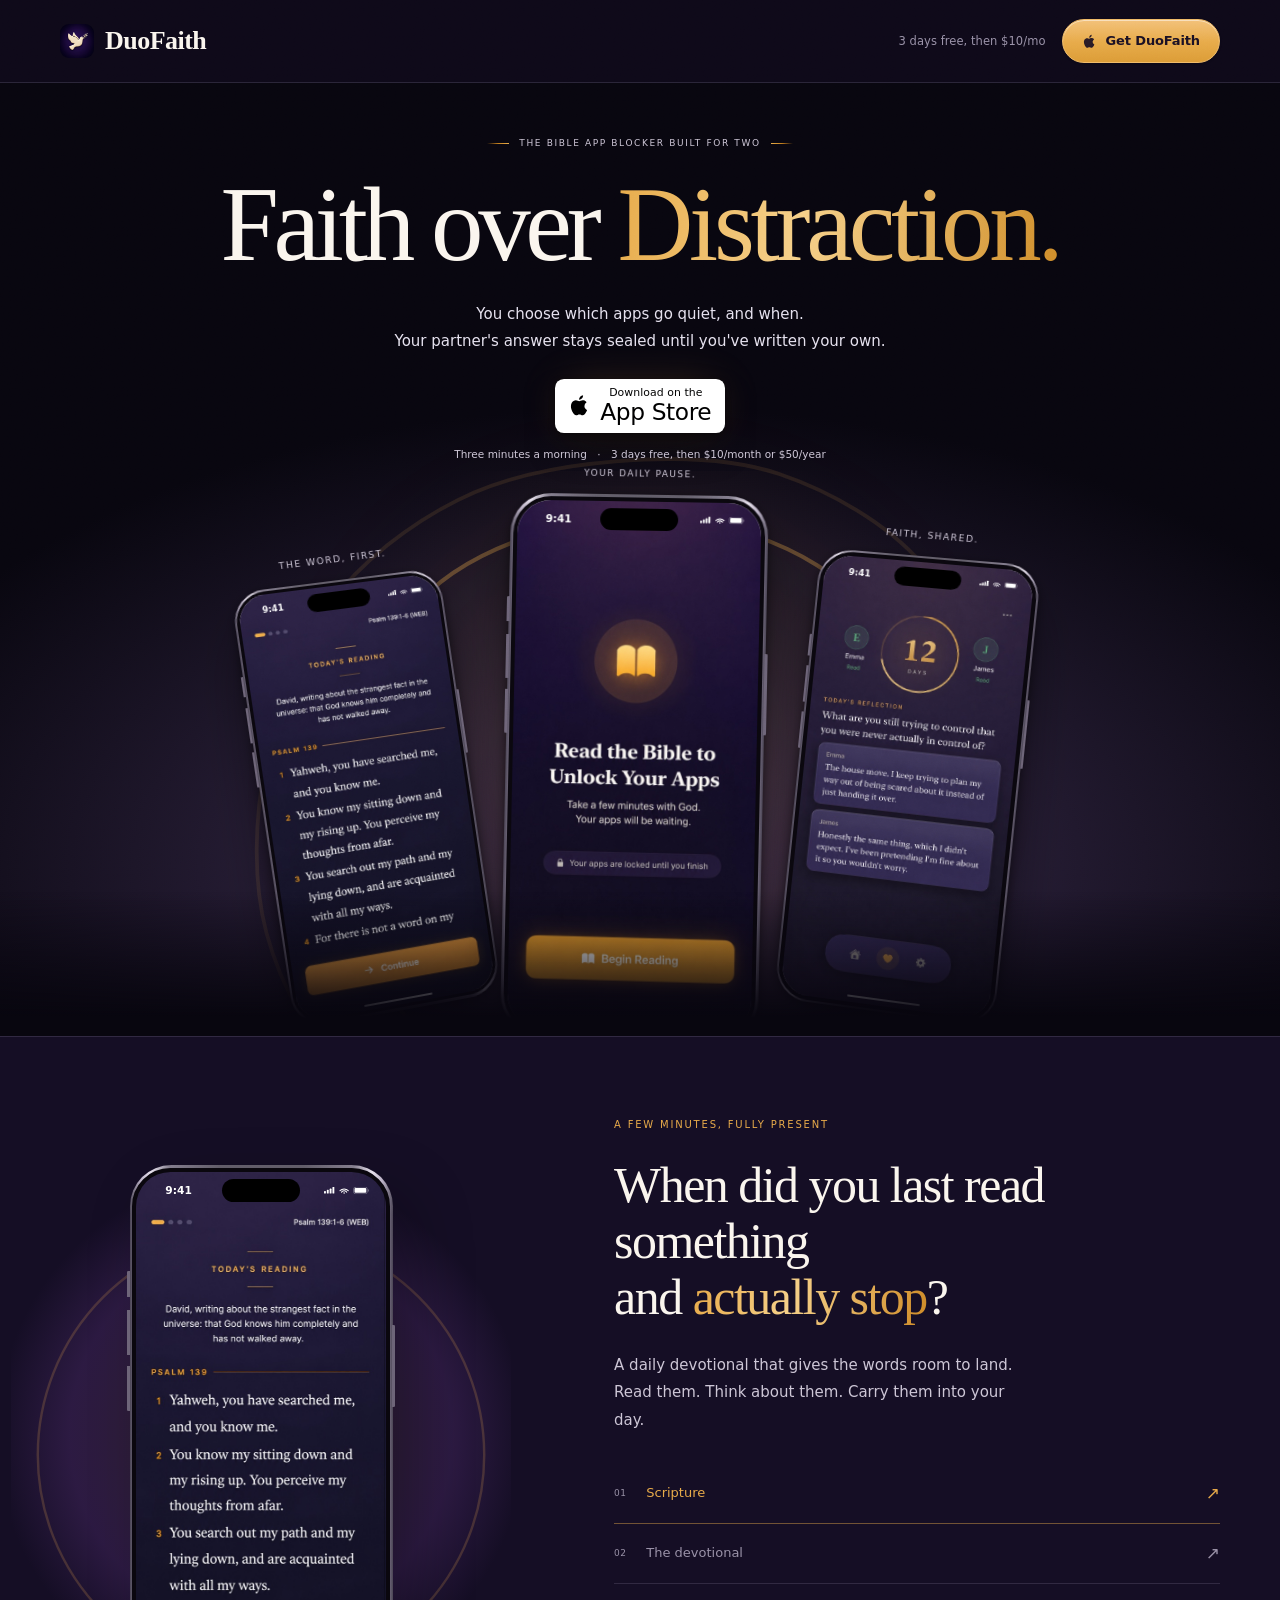
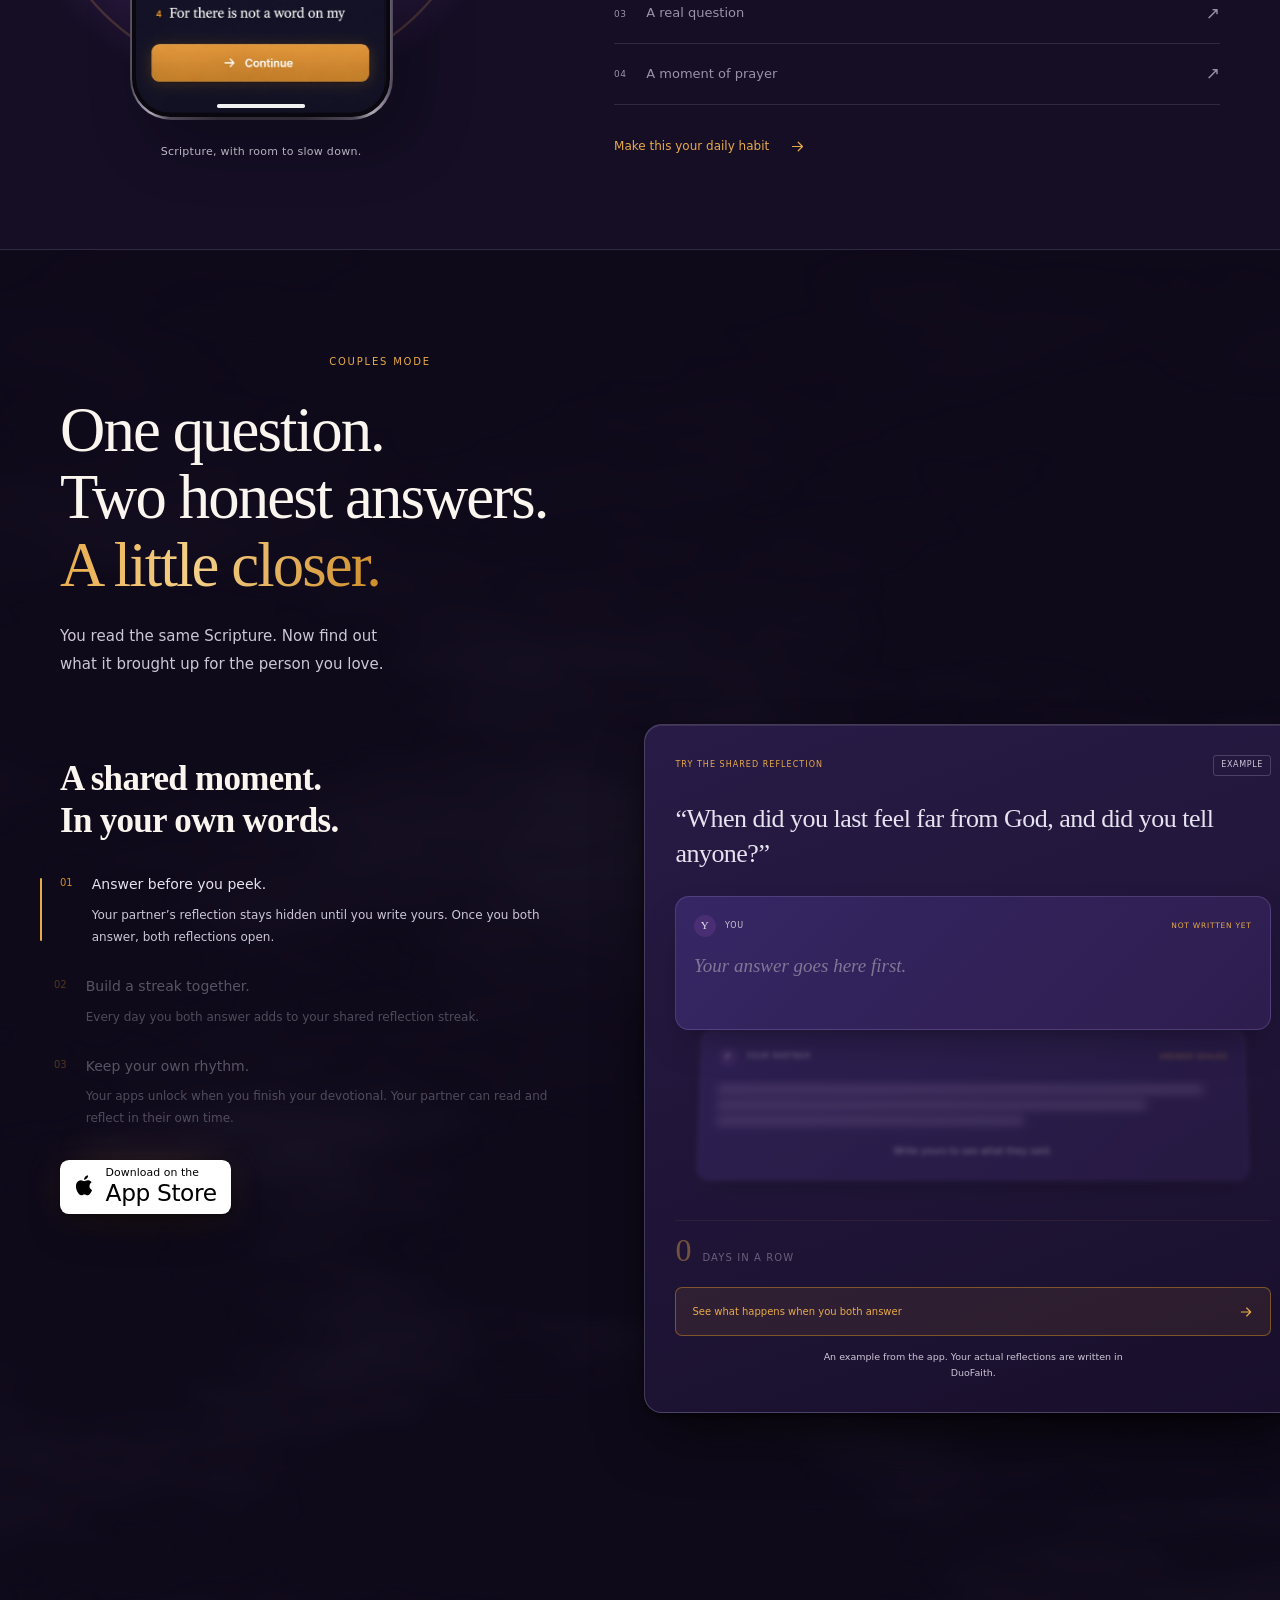
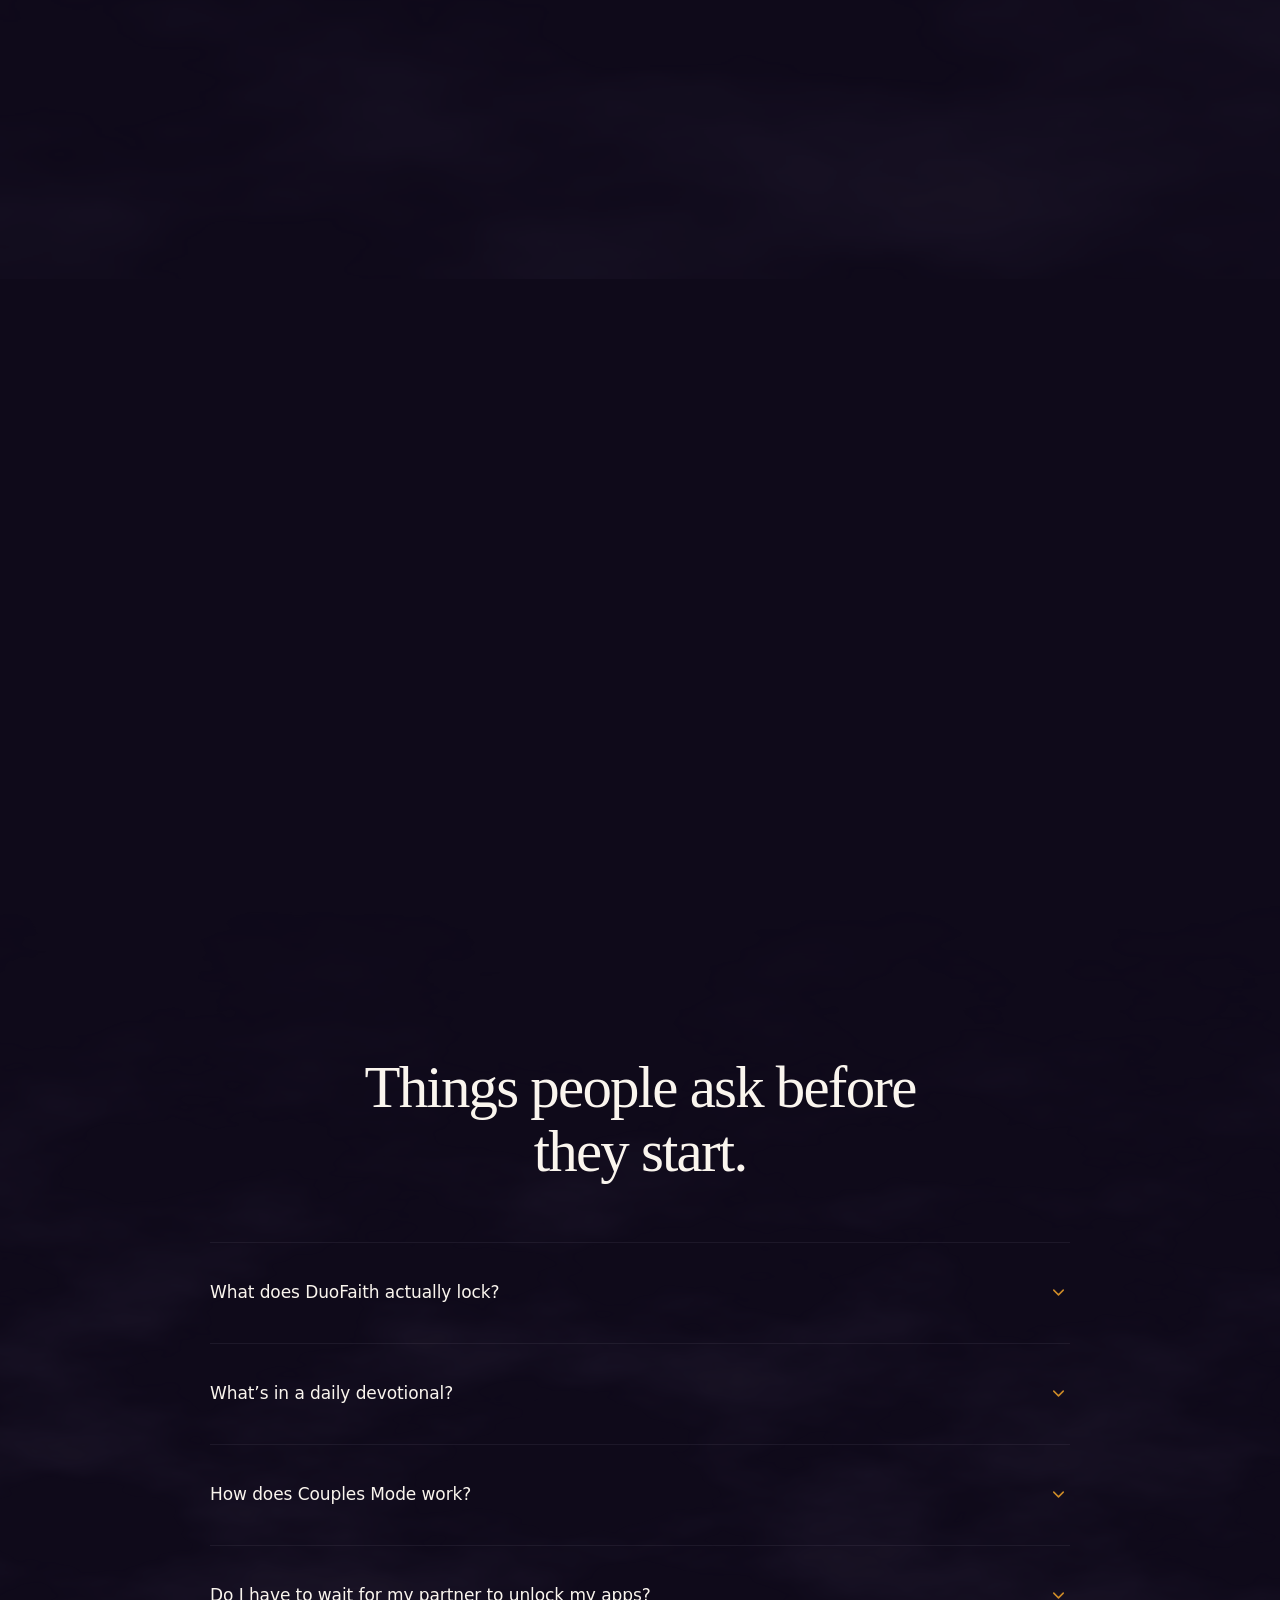
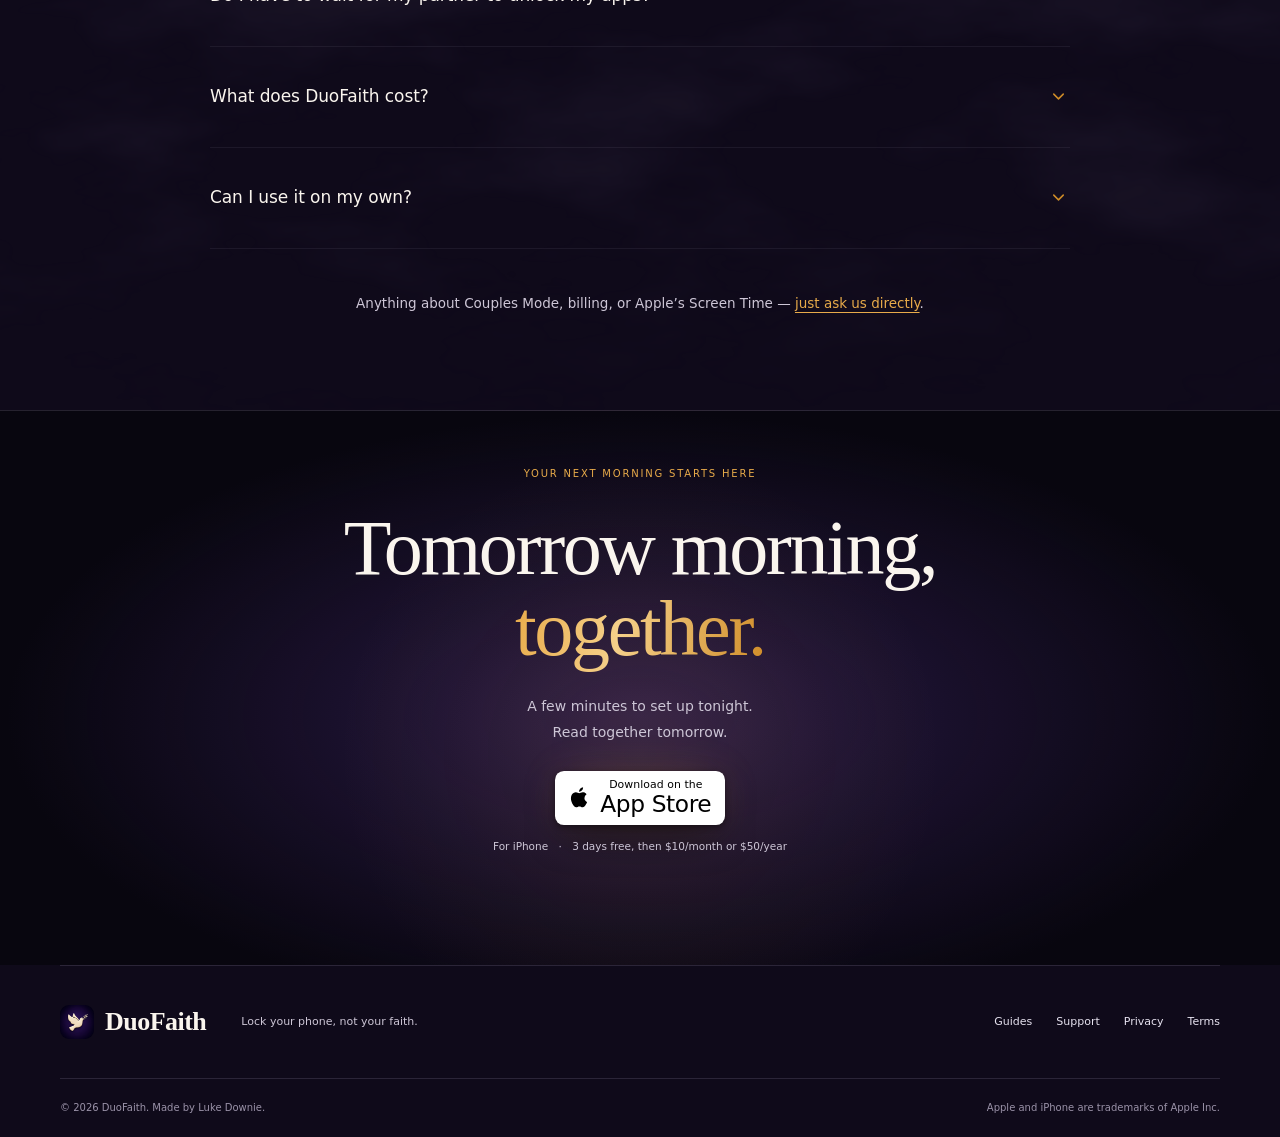
==== commit 75cb0f87: "Pin the smoke, rebuild the nav CTA, land the new screenshots Smoke (couples + FAQ) - Add the smoke b" ====
--- a/index.html
+++ b/index.html
@@ -1,14 +1,14 @@
 <!doctype html>
 <html lang="en"><head>
 <meta charset="utf-8"><meta name="viewport" content="width=device-width, initial-scale=1">
-<title>DuoFaith — Faith Over Distraction | Bible App Blocker</title><meta name="description" content="Your selected apps stay locked until you finish your daily devotional. Read, reflect, pray, and share honest daily reflections with your partner.">
-<meta name="theme-color" content="#100d17"><meta name="apple-itunes-app" content="app-id=6792354251">
-<link rel="canonical" href="https://duofaith.com/"><link rel="icon" href="/icon-128.png"><link rel="apple-touch-icon" href="/img/apple-touch-icon.png">
+<title>DuoFaith — The Bible App Blocker Built for Two</title><meta name="description" content="Your apps stay locked until you've both read. A daily devotional, one shared question, two honest answers. 3 days free, then $10/month or $50/year.">
+<meta name="theme-color" content="#0f0a1a"><meta name="apple-itunes-app" content="app-id=6792354251">
+<link rel="canonical" href="https://duofaith.com/"><link rel="icon" href="/img/dove.svg" type="image/svg+xml"><link rel="icon" href="/icon-128.png" sizes="any"><link rel="apple-touch-icon" href="/img/apple-touch-icon.png">
 <link rel="stylesheet" href="/home.css"><script src="/home.js" defer></script>
 <meta property="og:type" content="website"><meta property="og:site_name" content="DuoFaith"><meta property="og:url" content="https://duofaith.com/">
-<meta property="og:title" content="DuoFaith — Faith Over Distraction | Bible App Blocker"><meta property="og:description" content="Your selected apps stay locked until you finish your daily devotional. Read, reflect, pray, and share honest daily reflections with your partner."><meta property="og:image" content="https://duofaith.com/og-card.jpg">
-<meta name="twitter:card" content="summary_large_image"><meta name="twitter:title" content="DuoFaith — Faith Over Distraction | Bible App Blocker"><meta name="twitter:description" content="Your selected apps stay locked until you finish your daily devotional. Read, reflect, pray, and share honest daily reflections with your partner."><meta name="twitter:image" content="https://duofaith.com/og-card.jpg">
-<script type="application/ld+json">{"@context": "https://schema.org", "@graph": [{"@type": "Organization", "@id": "https://duofaith.com/#organization", "name": "DuoFaith", "url": "https://duofaith.com/", "logo": "https://duofaith.com/img/app-icon-1024.png"}, {"@type": "WebSite", "@id": "https://duofaith.com/#website", "name": "DuoFaith", "url": "https://duofaith.com/"}, {"@type": "MobileApplication", "@id": "https://duofaith.com/#app", "name": "DuoFaith: Bible App Blocker", "operatingSystem": "iOS", "applicationCategory": "LifestyleApplication", "url": "https://apps.apple.com/us/app/duofaith-bible-app-blocker/id6792354251", "description": "Selected apps stay locked until you complete your own daily devotional. Couples Mode shares daily written reflections, revealed after both partners answer, and a shared reflection streak. Free to download; in-app purchases available."}, {"@type": "FAQPage", "mainEntity": [{"@type": "Question", "name": "What does DuoFaith actually lock?", "acceptedAnswer": {"@type": "Answer", "text": "Only the apps you choose. Set a daily lock time and DuoFaith uses Apple’s Screen Time controls to shield those apps until you finish your devotional. Keep essential apps out of your selection so they stay available."}}, {"@type": "Question", "name": "What’s in a daily devotional?", "acceptedAnswer": {"@type": "Answer", "text": "A Bible passage, a short teaching, one reflection question, and a prayer. It takes a few minutes. On your own, reflection is a quiet pause. When paired, you write an answer to share with your partner."}}, {"@type": "Question", "name": "How does Couples Mode work?", "acceptedAnswer": {"@type": "Answer", "text": "Pair two iPhones using an invite code. You each answer the same daily reflection question. Your partner’s answer stays hidden until you submit yours; once both have answered, you can read each other’s responses. Days when you both answer build your shared streak. Couples Mode requires Pro."}}, {"@type": "Question", "name": "Do I have to wait for my partner to unlock my apps?", "acceptedAnswer": {"@type": "Answer", "text": "No. Your own devotional unlocks your own selected apps. You can finish at different times. The shared part is the reflection: both answers become available after you have both written."}}, {"@type": "Question", "name": "Is DuoFaith free?", "acceptedAnswer": {"@type": "Answer", "text": "DuoFaith is free to download. Continued app blocking after introductory access and Couples Mode require Pro. Current prices and any introductory access are shown in the app before you subscribe. Subscriptions are managed through your Apple account."}}, {"@type": "Question", "name": "Can I use it on my own?", "acceptedAnswer": {"@type": "Answer", "text": "Yes. Daily Scripture, reflection, prayer, and your personal reading streak work as an individual routine. Pairing is optional. DuoFaith is available for iPhone; check the App Store for current device compatibility."}}]}]}</script>
+<meta property="og:title" content="DuoFaith — The Bible App Blocker Built for Two"><meta property="og:description" content="Your apps stay locked until you've both read. A daily devotional, one shared question, two honest answers. 3 days free, then $10/month or $50/year."><meta property="og:image" content="https://duofaith.com/og-card.jpg">
+<meta name="twitter:card" content="summary_large_image"><meta name="twitter:title" content="DuoFaith — The Bible App Blocker Built for Two"><meta name="twitter:description" content="Your apps stay locked until you've both read. A daily devotional, one shared question, two honest answers. 3 days free, then $10/month or $50/year."><meta name="twitter:image" content="https://duofaith.com/og-card.jpg">
+<script type="application/ld+json">{"@context": "https://schema.org", "@graph": [{"@type": "Organization", "@id": "https://duofaith.com/#organization", "name": "DuoFaith", "url": "https://duofaith.com/", "logo": "https://duofaith.com/img/app-icon-1024.png"}, {"@type": "WebSite", "@id": "https://duofaith.com/#website", "name": "DuoFaith", "url": "https://duofaith.com/"}, {"@type": "MobileApplication", "@id": "https://duofaith.com/#app", "name": "DuoFaith: Bible App Blocker", "operatingSystem": "iOS", "applicationCategory": "LifestyleApplication", "url": "https://apps.apple.com/us/app/duofaith-bible-app-blocker/id6792354251", "description": "Selected apps stay locked until you complete your own daily devotional. Couples Mode pairs two iPhones: you each answer the same daily reflection question, neither answer opens until you have both written, and days you both answer build a shared streak. A 3-day free trial, then a monthly or yearly subscription."}, {"@type": "FAQPage", "mainEntity": [{"@type": "Question", "name": "What does DuoFaith actually lock?", "acceptedAnswer": {"@type": "Answer", "text": "Only the apps you choose. Set a daily lock time and DuoFaith uses Apple’s Screen Time controls to shield those apps until you finish your devotional. Keep essential apps out of your selection so they stay available."}}, {"@type": "Question", "name": "What’s in a daily devotional?", "acceptedAnswer": {"@type": "Answer", "text": "A Bible passage, a short teaching, one reflection question, and a prayer. It takes a few minutes. On your own, reflection is a quiet pause. When paired, you write an answer to share with your partner."}}, {"@type": "Question", "name": "How does Couples Mode work?", "acceptedAnswer": {"@type": "Answer", "text": "Pair two iPhones using an invite code. You each answer the same daily reflection question. Your partner’s answer stays hidden until you submit yours; once both have answered, you can read each other’s responses. Days when you both answer build your shared streak. Couples Mode is included in every subscription."}}, {"@type": "Question", "name": "Do I have to wait for my partner to unlock my apps?", "acceptedAnswer": {"@type": "Answer", "text": "No. Your own devotional unlocks your own selected apps. You can finish at different times. The shared part is the reflection: both answers become available after you have both written."}}, {"@type": "Question", "name": "What does DuoFaith cost?", "acceptedAnswer": {"@type": "Answer", "text": "DuoFaith starts with a 3-day free trial. After that it is $10 per month or $50 per year, and one subscription covers everything, including Couples Mode. There is no free tier. The trial becomes a paid subscription unless you cancel before it ends, and subscriptions are managed and cancelled in your Apple account."}}, {"@type": "Question", "name": "Can I use it on my own?", "acceptedAnswer": {"@type": "Answer", "text": "Yes. Daily Scripture, reflection, prayer, and your personal reading streak work as an individual routine. Pairing is optional. DuoFaith is available for iPhone; check the App Store for current device compatibility."}}]}]}</script>
 </head><body><svg class="icon-library" xmlns="http://www.w3.org/2000/svg" aria-hidden="true"><defs>
     <symbol id="i-apple" viewBox="0 0 24 24"><path fill="currentColor" stroke="none" d="M17.05 12.54c-.03-2.6 2.12-3.85 2.22-3.91-1.21-1.77-3.09-2.01-3.76-2.04-1.6-.16-3.13.94-3.94.94-.81 0-2.07-.92-3.4-.9-1.75.03-3.36 1.02-4.26 2.58-1.81 3.14-.46 7.79 1.3 10.34.86 1.25 1.89 2.65 3.24 2.6 1.3-.05 1.79-.84 3.36-.84 1.57 0 2.01.84 3.38.81 1.4-.02 2.28-1.27 3.13-2.53.99-1.45 1.4-2.86 1.42-2.93-.03-.01-2.72-1.04-2.75-4.12M14.5 4.6c.71-.87 1.19-2.07 1.06-3.27-1.02.04-2.26.68-3 1.54-.66.76-1.24 1.99-1.08 3.16 1.14.09 2.31-.58 3.02-1.43"/></symbol>
     <symbol id="i-arrow" viewBox="0 0 24 24"><path d="M5 12h14M13 6l6 6-6 6"/></symbol>
@@ -18,15 +18,20 @@
     <symbol id="i-check" viewBox="0 0 24 24"><path d="m5 12 4 4L19 6"/></symbol>
     <symbol id="i-sun" viewBox="0 0 24 24"><circle cx="12" cy="12" r="4"/><path d="M12 1v2m0 18v2M1 12h2m18 0h2M4 4l2 2m12 12 2 2M4 20l2-2M18 6l2-2"/></symbol>
     <symbol id="i-chevron" viewBox="0 0 24 24"><path d="m6 9 6 6 6-6"/></symbol>
+    <!-- The signature circle, drawn by hand rather than computed. Each ring is a
+         closed bezier whose radius drifts a few percent per point, so no two are
+         identical and none is perfectly round. border-radius:50% is the most
+         machine-made shape there is; these are the same idea with a pulse. -->
+    <path id="r-a" d="M98.9 0.0C98.3 14.5 94.2 29.3 88.2 42.5C82.2 55.6 74.0 70.1 62.9 78.9C51.8 87.6 35.9 91.9 21.7 95.0C7.5 98.1 -8.4 100.6 -22.3 97.7C-36.2 94.8 -50.9 86.8 -61.8 77.6C-72.7 68.3 -81.3 55.2 -87.7 42.2C-94.1 29.3 -100.1 14.1 -100.0 0.0C-100.0 -14.1 -93.9 -29.2 -87.6 -42.2C-81.3 -55.2 -73.1 -69.1 -62.1 -77.9C-51.1 -86.7 -35.6 -92.1 -21.7 -95.0C-7.7 -97.8 7.7 -98.0 21.7 -95.1C35.7 -92.2 50.4 -86.3 62.1 -77.8C73.8 -69.4 85.7 -57.2 91.9 -44.2C98.0 -31.3 99.6 -14.5 98.9 0.0Z"/>
+    <path id="r-b" d="M96.8 0.0C97.7 14.3 97.3 31.0 91.7 44.2C86.1 57.4 74.7 70.3 63.2 79.2C51.6 88.0 36.3 94.7 22.2 97.3C8.1 99.9 -7.3 97.7 -21.6 94.8C-36.0 92.0 -52.2 88.7 -64.1 80.4C-76.0 72.0 -86.8 58.1 -92.8 44.7C-98.8 31.3 -100.6 14.7 -100.1 0.0C-99.7 -14.7 -96.7 -30.7 -90.1 -43.4C-83.6 -56.1 -72.3 -68.0 -60.8 -76.2C-49.3 -84.4 -35.0 -89.5 -21.2 -92.8C-7.4 -96.2 8.0 -98.6 22.0 -96.3C36.0 -93.9 52.1 -87.9 62.9 -78.8C73.6 -69.7 80.7 -54.7 86.4 -41.6C92.0 -28.5 95.9 -14.3 96.8 0.0Z"/>
+    <path id="r-c" d="M98.0 0.0C98.1 14.5 96.4 30.6 90.4 43.5C84.4 56.4 73.1 68.3 61.7 77.4C50.4 86.5 36.5 94.8 22.4 98.3C8.4 101.8 -8.7 102.2 -22.5 98.4C-36.3 94.6 -49.6 85.0 -60.3 75.6C-71.0 66.2 -79.7 54.4 -86.8 41.8C-93.8 29.2 -102.3 14.1 -102.6 0.0C-102.8 -14.1 -95.4 -29.8 -88.4 -42.6C-81.5 -55.4 -72.0 -66.8 -61.1 -76.6C-50.2 -86.4 -37.0 -97.7 -23.1 -101.2C-9.2 -104.6 7.7 -100.8 22.2 -97.3C36.7 -93.8 52.7 -89.2 63.9 -80.2C75.2 -71.2 84.3 -56.7 89.9 -43.3C95.6 -29.9 97.9 -14.5 98.0 0.0Z"/>
     <symbol id="i-status" viewBox="0 0 72 12"><g fill="currentColor" stroke="none"><rect y="7" width="3" height="4" rx="1"/><rect x="4.5" y="5" width="3" height="6" rx="1"/><rect x="9" y="3" width="3" height="8" rx="1"/><rect x="13.5" y=".5" width="3" height="10.5" rx="1"/><circle cx="32.2" cy="10.2" r="1.2"/><rect x="48.9" y="2.2" width="18.8" height="7.6" rx="1.6"/><rect x="70.6" y="4.2" width="1.2" height="3.6" rx=".6" opacity=".45"/></g><g fill="none" stroke="currentColor" stroke-linecap="round"><path d="M25.6 6.4A9.3 9.3 0 0 1 38.8 6.4" stroke-width="1.7"/><path d="M28 8.7A6 6 0 0 1 36.4 8.7" stroke-width="1.7"/><rect x="47.3" y=".6" width="22" height="10.8" rx="3.1" stroke-width="1" opacity=".45"/></g></symbol>
-  </defs></svg><a class="skip" href="#main">Skip to content</a><header class="site-header"><div class="container header-inner"><a class="logo" href="/" aria-label="DuoFaith home"><img src="/img/app-icon-256.png" alt="" width="36" height="36">DuoFaith</a><nav class="desktop-nav" aria-label="Main navigation"><a href="/#how-it-works">The daily pause</a><a href="/#couples">Together</a><a href="/#screenshots">Inside the app</a></nav><div class="header-actions"><a class="nav-download" href="https://apps.apple.com/us/app/duofaith-bible-app-blocker/id6792354251" data-download="navigation">Get DuoFaith <svg class="icon" aria-hidden="true"><use href="#i-arrow"/></svg></a><button class="menu-toggle" type="button" aria-label="Open menu" aria-expanded="false" aria-controls="mobile-nav"><span></span><span></span></button></div></div><nav id="mobile-nav" class="mobile-nav" aria-label="Mobile navigation" hidden><a href="/#how-it-works">The daily pause</a><a href="/#couples">Together</a><a href="/#screenshots">Inside the app</a><a href="/#faq">Questions</a><a href="/guides/index.html">Guides</a></nav></header>
+  </defs></svg><a class="skip" href="#main">Skip to content</a><header class="site-header"><div class="container header-inner"><a class="logo" href="/" aria-label="DuoFaith home"><img src="/img/app-icon-256.png" alt="" width="36" height="36">DuoFaith</a><div class="nav-cta"><p class="nav-offer">3 days free, then $10/mo</p><a class="nav-download" href="https://apps.apple.com/us/app/duofaith-bible-app-blocker/id6792354251" data-download="navigation"><svg class="nav-apple" aria-hidden="true" viewBox="0 0 24 24"><use href="#i-apple"/></svg><b>Get DuoFaith</b></a></div></div></header>
 <main id="main">
-<section class="hero" aria-labelledby="hero-title"><div class="hero-light" aria-hidden="true"></div><div class="container hero-content"><p class="eyebrow"><span class="gold-dash"></span>THE BIBLE APP BLOCKER FOR IPHONE<span class="gold-dash"></span></p><h1 id="hero-title">Faith over <br><em>Distraction.</em></h1><p class="hero-description">The apps pulling you away can wait. <br>DuoFaith keeps them locked until you finish your daily devotional.</p><a class="store-badge" href="https://apps.apple.com/us/app/duofaith-bible-app-blocker/id6792354251" data-download="hero"><svg class="badge-logo" aria-hidden="true" viewBox="0 0 24 24"><use href="#i-apple"/></svg><span><small>Download on the</small><b>App Store</b></span></a><p class="download-note">Free to download <span>·</span> In-app purchases</p></div>
-<div class="hero-showcase" aria-label="Screens from DuoFaith"><div class="showcase-arc" aria-hidden="true"></div><figure class="showcase-phone phone-left device"><span class="device-screen"><span class="device-status" aria-hidden="true"><b>9:41</b><svg class="status-icons"><use href="#i-status"/></svg></span><img src="/img/current/scripture.png" width="853" height="1847" alt="DuoFaith's Scripture screen: Psalm 139, with numbered verses" decoding="async"></span><figcaption>THE WORD, FIRST.</figcaption></figure><figure class="showcase-phone phone-main device"><span class="device-screen"><span class="device-status" aria-hidden="true"><b>9:41</b><svg class="status-icons"><use href="#i-status"/></svg></span><img src="/img/current/locked.png" width="853" height="1847" alt="Read the Bible to Unlock Your Apps — DuoFaith's Begin Reading screen" fetchpriority="high"></span><figcaption>YOUR DAILY PAUSE.</figcaption></figure><figure class="showcase-phone phone-right device"><span class="device-screen"><span class="device-status" aria-hidden="true"><b>9:41</b><svg class="status-icons"><use href="#i-status"/></svg></span><img src="/img/current/together.png" width="853" height="1847" alt="DuoFaith Couples Mode showing a shared streak and both partners' written reflections" decoding="async"></span><figcaption>FAITH, SHARED.</figcaption></figure></div><div class="hero-baseline"><div class="container"><p class="eyebrow hero-flow">READ<i class="dot" aria-hidden="true"></i>REFLECT<i class="dot" aria-hidden="true"></i>PRAY<i class="dot" aria-hidden="true"></i>UNLOCK</p><a class="quiet-link" href="#how-it-works">Take a look inside <svg class="icon" aria-hidden="true"><use href="#i-arrow"/></svg></a></div></div></section>
-<section class="daily-section container section-space" id="how-it-works"><div class="section-intro"><p class="eyebrow">01 / CHANGE WHAT COMES FIRST</p><h2>Before the notifications.<br>Before the noise.<br><em>A moment with God.</em></h2></div><div class="daily-steps"><article><span class="number">01</span><h3>Choose what can wait.</h3><p>Pick the apps you reach for without thinking. Set the time they lock each day.</p></article><article><span class="number">02</span><h3>Let Scripture in.</h3><p>Open DuoFaith for a passage, a short teaching, a reflection, and a prayer.</p></article><article><span class="number">03</span><h3>Go live your day.</h3><p>Finish your devotional and your apps unlock. Your reading. Your pace. Your morning back.</p></article></div></section>
-<section class="reading-section" id="screenshots" aria-labelledby="reading-title"><div class="container reading-layout"><div class="reading-preview"><div class="reading-aura" aria-hidden="true"></div><div class="product-screen device"><span class="device-screen"><span class="device-status" aria-hidden="true"><b>9:41</b><svg class="status-icons"><use href="#i-status"/></svg></span><img id="reading-image" src="/img/current/scripture.png" width="853" height="1847" alt="DuoFaith's Scripture reading screen" loading="lazy"></span></div><p class="preview-caption" id="reading-caption" aria-live="polite">Scripture, with room to slow down.</p></div><div class="reading-copy"><p class="eyebrow">02 / A FEW MINUTES, FULLY PRESENT</p><h2 id="reading-title">More than a verse<br>you scroll past.<br><em>Something you sit with.</em></h2><p class="section-description">A daily devotional that gives the words room to land. Read them. Think about them. Carry them into your day.</p><div class="reading-tabs" role="group" aria-label="Explore the daily devotional"><button type="button" data-reading="scripture" aria-pressed="true" aria-controls="reading-image" class="active"><span>01</span> Scripture <span aria-hidden="true">↗</span></button><button type="button" data-reading="lesson" aria-pressed="false" aria-controls="reading-image"><span>02</span> The devotional <span aria-hidden="true">↗</span></button><button type="button" data-reading="reflect" aria-pressed="false" aria-controls="reading-image"><span>03</span> A real question <span aria-hidden="true">↗</span></button><button type="button" data-reading="pray" aria-pressed="false" aria-controls="reading-image"><span>04</span> A moment of prayer <span aria-hidden="true">↗</span></button></div><a class="quiet-link" href="https://apps.apple.com/us/app/duofaith-bible-app-blocker/id6792354251" data-download="reading">Make this your daily habit <svg class="icon" aria-hidden="true"><use href="#i-arrow"/></svg></a></div></div></section>
-<section class="couples-section container section-space" id="couples" aria-labelledby="couples-title"><div class="couples-heading"><p class="eyebrow">03 / COUPLES MODE <span class="pro-label">PRO</span></p><h2 id="couples-title">One question.<br>Two honest answers.<br><em>A little closer.</em></h2><p>You read the same Scripture. Now find out<br>what it brought up for the person you love.</p></div><div class="couples-layout"><div class="reflection-demo"><div class="demo-heading"><span class="eyebrow">TRY THE SHARED REFLECTION</span><span class="demo-tag">EXAMPLE</span></div><p class="reflection-question">“What is the first thing your hands reach for in the morning?”</p><div class="reflection-answer"><div class="answer-label"><span class="avatar">Y</span> YOU <span id="your-answer-status">NOT WRITTEN YET</span></div><p id="your-answer">A small question. An honest place to start.</p></div><div class="reflection-answer partner-answer"><div class="answer-label"><span class="avatar">P</span> YOUR PARTNER <span id="partner-answer-status">ANSWER SEALED</span></div><div id="sealed-answer"><div class="sealed-lines" aria-hidden="true"><span></span><span></span><span></span></div><p>Write yours to see what they said.</p></div><p id="revealed-answer" hidden>“Mine too, most days. I never said it out loud before.”</p></div><button type="button" id="reveal-button" class="reveal-button" aria-controls="your-answer sealed-answer revealed-answer" aria-expanded="false">See what happens when you both answer <svg class="icon" aria-hidden="true"><use href="#i-arrow"/></svg></button><p class="demo-note" id="demo-note" aria-live="polite">An example from the app. Your actual reflections are written in DuoFaith.</p></div><div class="couples-explanation"><h3>A shared moment.<br>In your own words.</h3><ol><li><span>01</span><div><strong>Answer before you peek.</strong><p>Your partner’s reflection stays hidden until you write yours. Once you both answer, both reflections open.</p></div></li><li><span>02</span><div><strong>Build a streak together.</strong><p>Every day you both answer adds to your shared reflection streak.</p></div></li><li><span>03</span><div><strong>Keep your own rhythm.</strong><p>Your apps unlock when you finish your devotional. Your partner can read and reflect in their own time.</p></div></li></ol><a class="store-badge" href="https://apps.apple.com/us/app/duofaith-bible-app-blocker/id6792354251" data-download="couples"><svg class="badge-logo" aria-hidden="true" viewBox="0 0 24 24"><use href="#i-apple"/></svg><span><small>Download on the</small><b>App Store</b></span></a></div></div><div class="couples-product"><div><p class="eyebrow">THIS IS WHAT TOGETHER LOOKS LIKE</p><p class="couples-product-quote">“I never said it<br><em>out loud before.”</em></p><p class="couples-product-note">Make room for the conversations<br>that don’t happen in a busy day.</p><span class="small-label">EXAMPLE REFLECTION · COUPLES MODE</span></div><div class="device"><span class="device-screen"><span class="device-status" aria-hidden="true"><b>9:41</b><svg class="status-icons"><use href="#i-status"/></svg></span><img src="/img/current/together.png" width="853" height="1847" alt="Example Couples Mode screen: Emma and James share their reflections and a 12-day streak" loading="lazy"></span></div></div></section>
-<section class="fit-section" aria-labelledby="fit-title"><div class="container"><div class="fit-heading"><p class="eyebrow">WHERE THIS FITS</p><h2 id="fit-title">However your<br><em>days actually run.</em></h2></div><div class="fit-grid"><a class="fit-card" href="/guides/bible-before-phone.html"><span class="number">01</span><h3>On your own</h3><p>A passage, a short teaching, one question, and a prayer. Your selected apps unlock when you finish — at your pace, on your own schedule.</p><span class="quiet-link">Build a Scripture-first morning <svg class="icon" aria-hidden="true"><use href="#i-arrow"/></svg></span></a><a class="fit-card" href="/guides/screen-time-app-for-couples.html"><span class="number">02</span><h3>With your partner</h3><p>You both answer the same question. Neither reflection opens until you have both written. Every day you both show up adds to a shared streak.</p><span class="quiet-link">See how Couples Mode works <svg class="icon" aria-hidden="true"><use href="#i-arrow"/></svg></span></a><a class="fit-card" href="/guides/devotional-app-for-long-distance-couples.html"><span class="number">03</span><h3>When you’re apart</h3><p>Different cities, different mornings, the same question waiting for both of you. Something to talk about beyond how the day went.</p><span class="quiet-link">Read the long-distance guide <svg class="icon" aria-hidden="true"><use href="#i-arrow"/></svg></span></a></div></div></section>
-<section class="faq-section container section-space" id="faq"><div class="faq-heading"><p class="eyebrow">BEFORE YOU BEGIN</p><h2>A little<br><em>clarity.</em></h2></div><div class="faq-list"><details><summary>What does DuoFaith actually lock?<span class="faq-mark" aria-hidden="true"><svg class="icon"><use href="#i-chevron"/></svg></span></summary><div class="faq-body"><p>Only the apps you choose. Set a daily lock time and DuoFaith uses Apple’s Screen Time controls to shield those apps until you finish your devotional. Keep essential apps out of your selection so they stay available.</p></div></details><details><summary>What’s in a daily devotional?<span class="faq-mark" aria-hidden="true"><svg class="icon"><use href="#i-chevron"/></svg></span></summary><div class="faq-body"><p>A Bible passage, a short teaching, one reflection question, and a prayer. It takes a few minutes. On your own, reflection is a quiet pause. When paired, you write an answer to share with your partner.</p></div></details><details><summary>How does Couples Mode work?<span class="faq-mark" aria-hidden="true"><svg class="icon"><use href="#i-chevron"/></svg></span></summary><div class="faq-body"><p>Pair two iPhones using an invite code. You each answer the same daily reflection question. Your partner’s answer stays hidden until you submit yours; once both have answered, you can read each other’s responses. Days when you both answer build your shared streak. Couples Mode requires Pro.</p></div></details><details><summary>Do I have to wait for my partner to unlock my apps?<span class="faq-mark" aria-hidden="true"><svg class="icon"><use href="#i-chevron"/></svg></span></summary><div class="faq-body"><p>No. Your own devotional unlocks your own selected apps. You can finish at different times. The shared part is the reflection: both answers become available after you have both written.</p></div></details><details><summary>Is DuoFaith free?<span class="faq-mark" aria-hidden="true"><svg class="icon"><use href="#i-chevron"/></svg></span></summary><div class="faq-body"><p>DuoFaith is free to download. Continued app blocking after introductory access and Couples Mode require Pro. Current prices and any introductory access are shown in the app before you subscribe. Subscriptions are managed through your Apple account.</p></div></details><details><summary>Can I use it on my own?<span class="faq-mark" aria-hidden="true"><svg class="icon"><use href="#i-chevron"/></svg></span></summary><div class="faq-body"><p>Yes. Daily Scripture, reflection, prayer, and your personal reading streak work as an individual routine. Pairing is optional. DuoFaith is available for iPhone; check the App Store for current device compatibility.</p></div></details></div><p class="faq-foot">Anything about Couples Mode, billing, or Apple’s Screen Time — <a href="mailto:duofaithsupport@gmail.com">just ask us directly</a>.</p></section>
-<section class="download-section" id="download"><div class="container"><p class="eyebrow">YOUR NEXT MORNING STARTS HERE</p><h2>Less scrolling.<br><em>More Scripture.</em></h2><p>A passage. A reflection. A prayer.<br>Make room for God with DuoFaith.</p><a class="store-badge" href="https://apps.apple.com/us/app/duofaith-bible-app-blocker/id6792354251" data-download="closing"><svg class="badge-logo" aria-hidden="true" viewBox="0 0 24 24"><use href="#i-apple"/></svg><span><small>Download on the</small><b>App Store</b></span></a><p class="download-note">Available for iPhone <span>·</span> Free to download. In-app purchases.</p></div></section>
-</main><footer class="site-footer container"><div class="footer-top"><a class="logo" href="/"><img src="/img/app-icon-256.png" alt="" width="36" height="36">DuoFaith</a><p>Lock your phone, not your faith.</p><nav aria-label="Footer navigation"><a href="/guides/index.html">Guides</a><a href="mailto:duofaithsupport@gmail.com">Support</a><a href="/privacy.html">Privacy</a><a href="/terms.html">Terms</a></nav></div><div class="footer-bottom"><p>© <span id="year">2026</span> DuoFaith. Made by Luke Downie.</p><p>Apple and iPhone are trademarks of Apple Inc.</p></div></footer><div class="mobile-download" hidden><span><strong>Faith over Distraction.</strong><small>DuoFaith for iPhone</small></span><a href="https://apps.apple.com/us/app/duofaith-bible-app-blocker/id6792354251" class="nav-download" data-download="mobile-sticky">Get the app <svg class="icon" aria-hidden="true"><use href="#i-arrow"/></svg></a></div></body></html>+<section class="hero" aria-labelledby="hero-title"><div class="hero-light" aria-hidden="true"></div><div class="container hero-content"><p class="eyebrow"><span class="gold-dash"></span>THE BIBLE APP BLOCKER BUILT FOR TWO<span class="gold-dash"></span></p><h1 id="hero-title">Faith over <br><em>Distraction.</em></h1><p class="hero-description">You choose which apps go quiet, and when. <br>Your partner's answer stays sealed until you've written your own.</p><a class="store-badge" href="https://apps.apple.com/us/app/duofaith-bible-app-blocker/id6792354251" data-download="hero"><svg class="badge-logo" aria-hidden="true" viewBox="0 0 24 24"><use href="#i-apple"/></svg><span><small>Download on the</small><b>App Store</b></span></a><p class="download-note">Three minutes a morning <span>·</span> 3 days free, then $10/month or $50/year</p></div>
+<div class="hero-showcase" aria-label="Screens from DuoFaith"><div class="showcase-arc" aria-hidden="true"><svg class="ring" viewBox="-112 -112 224 224"><use href="#r-a"/></svg><svg class="ring ring-outer" viewBox="-112 -112 224 224"><use href="#r-b"/></svg></div><figure class="showcase-phone phone-left device"><span class="device-screen"><span class="device-status" aria-hidden="true"><b>9:41</b><svg class="status-icons"><use href="#i-status"/></svg></span><img src="/img/current/scripture.jpg" width="553" height="1200" alt="DuoFaith's Scripture screen: Psalm 139, with numbered verses" decoding="async"></span><figcaption>THE WORD, FIRST.</figcaption></figure><figure class="showcase-phone phone-main device"><span class="device-screen"><span class="device-status" aria-hidden="true"><b>9:41</b><svg class="status-icons"><use href="#i-status"/></svg></span><img src="/img/current/locked.jpg" width="554" height="1200" alt="Read the Bible to Unlock Your Apps: DuoFaith's Begin Reading screen" fetchpriority="high"></span><figcaption>YOUR DAILY PAUSE.</figcaption></figure><figure class="showcase-phone phone-right device"><span class="device-screen"><span class="device-status" aria-hidden="true"><b>9:41</b><svg class="status-icons"><use href="#i-status"/></svg></span><img src="/img/current/together.jpg" width="553" height="1200" alt="DuoFaith Couples Mode showing a shared streak and both partners' written reflections" decoding="async"></span><figcaption>FAITH, SHARED.</figcaption></figure></div></section>
+<section class="reading-section" id="screenshots" aria-labelledby="reading-title"><div class="container reading-layout"><div class="reading-preview"><div class="reading-aura" aria-hidden="true"><svg class="ring" viewBox="-112 -112 224 224"><circle cx="0" cy="0" r="100"/></svg></div><div class="product-screen device"><span class="device-screen"><span class="device-status" aria-hidden="true"><b>9:41</b><svg class="status-icons"><use href="#i-status"/></svg></span><img id="reading-image" src="/img/current/scripture.jpg" width="553" height="1200" alt="DuoFaith's Scripture reading screen" loading="lazy"><img id="reading-next" class="reading-next" src="/img/current/scripture.jpg" width="553" height="1200" alt="" aria-hidden="true" loading="lazy"></span></div><p class="preview-caption" id="reading-caption" aria-live="polite">Scripture, with room to slow down.</p></div><div class="reading-copy"><p class="eyebrow">A FEW MINUTES, FULLY PRESENT</p><h2 id="reading-title">When did you last read something<br>and <em>actually stop</em>?</h2><p class="section-description">A daily devotional that gives the words room to land. Read them. Think about them. Carry them into your day.</p><div class="reading-tabs" role="group" aria-label="Explore the daily devotional"><button type="button" data-reading="scripture" aria-pressed="true" aria-controls="reading-image" class="active"><span>01</span> Scripture <span aria-hidden="true">↗</span></button><button type="button" data-reading="lesson" aria-pressed="false" aria-controls="reading-image"><span>02</span> The devotional <span aria-hidden="true">↗</span></button><button type="button" data-reading="reflect" aria-pressed="false" aria-controls="reading-image"><span>03</span> A real question <span aria-hidden="true">↗</span></button><button type="button" data-reading="pray" aria-pressed="false" aria-controls="reading-image"><span>04</span> A moment of prayer <span aria-hidden="true">↗</span></button></div><a class="quiet-link" href="https://apps.apple.com/us/app/duofaith-bible-app-blocker/id6792354251" data-download="reading">Make this your daily habit <svg class="icon" aria-hidden="true"><use href="#i-arrow"/></svg></a></div></div></section>
+<section class="couples-section container section-space smoke" id="couples" aria-labelledby="couples-title"><div class="smoke-veil" aria-hidden="true"><span></span></div><div class="couples-heading"><p class="eyebrow">COUPLES MODE</p><h2 id="couples-title">One question.<br>Two honest answers.<br><em>A little closer.</em></h2><p>You read the same Scripture. Now find out<br>what it brought up for the person you love.</p></div><div class="couples-layout"><div class="demo-track"><div class="reflection-demo"><div class="demo-heading"><span class="eyebrow">TRY THE SHARED REFLECTION</span><span class="demo-tag">EXAMPLE</span></div><p class="reflection-question">“When did you last feel far from God, and did you tell anyone?”</p><div class="reflection-answer"><div class="answer-label"><span class="avatar">Y</span> YOU <span id="your-answer-status">NOT WRITTEN YET</span></div><p id="your-answer" class="is-blank">Your answer goes here first.</p></div><div class="reflection-answer partner-answer"><div class="answer-label"><span class="avatar">P</span> YOUR PARTNER <span id="partner-answer-status">ANSWER SEALED</span></div><div class="seal-stack"><div id="sealed-answer"><div class="sealed-lines" aria-hidden="true"><span></span><span></span><span></span></div><p>Write yours to see what they said.</p></div><p id="revealed-answer">“I could tell. I didn't know how to ask.”</p></div></div><div class="demo-streak" id="demo-streak" aria-hidden="true"><span class="streak-num" id="streak-num">0</span><span class="streak-label" id="streak-label">days in a row</span></div><button type="button" id="reveal-button" class="reveal-button" aria-controls="your-answer sealed-answer revealed-answer" aria-expanded="false">See what happens when you both answer <svg class="icon" aria-hidden="true"><use href="#i-arrow"/></svg></button><p class="demo-note" id="demo-note" aria-live="polite">An example from the app. Your actual reflections are written in DuoFaith.</p></div></div><div class="couples-explanation"><h3>A shared moment.<br>In your own words.</h3><ol><li><span>01</span><div><strong>Answer before you peek.</strong><p>Your partner’s reflection stays hidden until you write yours. Once you both answer, both reflections open.</p></div></li><li><span>02</span><div><strong>Build a streak together.</strong><p>Every day you both answer adds to your shared reflection streak.</p></div></li><li><span>03</span><div><strong>Keep your own rhythm.</strong><p>Your apps unlock when you finish your devotional. Your partner can read and reflect in their own time.</p></div></li></ol><a class="store-badge" href="https://apps.apple.com/us/app/duofaith-bible-app-blocker/id6792354251" data-download="couples"><svg class="badge-logo" aria-hidden="true" viewBox="0 0 24 24"><use href="#i-apple"/></svg><span><small>Download on the</small><b>App Store</b></span></a></div></div></section>
+<section class="faq-section container section-space smoke" id="faq"><div class="smoke-veil" aria-hidden="true"><span></span></div><div class="faq-heading"><h2>Things people ask before they start.</h2></div><div class="faq-list"><details><summary>What does DuoFaith actually lock?<span class="faq-mark" aria-hidden="true"><svg class="icon"><use href="#i-chevron"/></svg></span></summary><div class="faq-body"><p>Only the apps you choose. Set a daily lock time and DuoFaith uses Apple’s Screen Time controls to shield those apps until you finish your devotional. Keep essential apps out of your selection so they stay available.</p></div></details><details><summary>What’s in a daily devotional?<span class="faq-mark" aria-hidden="true"><svg class="icon"><use href="#i-chevron"/></svg></span></summary><div class="faq-body"><p>A Bible passage, a short teaching, one reflection question, and a prayer. It takes a few minutes. On your own, reflection is a quiet pause. When paired, you write an answer to share with your partner.</p></div></details><details><summary>How does Couples Mode work?<span class="faq-mark" aria-hidden="true"><svg class="icon"><use href="#i-chevron"/></svg></span></summary><div class="faq-body"><p>Pair two iPhones using an invite code. You each answer the same daily reflection question. Your partner’s answer stays hidden until you submit yours; once both have answered, you can read each other’s responses. Days when you both answer build your shared streak. Couples Mode is included in every subscription.</p></div></details><details><summary>Do I have to wait for my partner to unlock my apps?<span class="faq-mark" aria-hidden="true"><svg class="icon"><use href="#i-chevron"/></svg></span></summary><div class="faq-body"><p>No. Your own devotional unlocks your own selected apps. You can finish at different times. The shared part is the reflection: both answers become available after you have both written.</p></div></details><details><summary>What does DuoFaith cost?<span class="faq-mark" aria-hidden="true"><svg class="icon"><use href="#i-chevron"/></svg></span></summary><div class="faq-body"><p>You get 3 days free. After that it is $10 a month or $50 a year, and one subscription covers everything, Couples Mode included. There is no free tier, so if you do not want to keep it, cancel inside the 3 days. The trial turns into a paid subscription otherwise. Everything is managed and cancelled in your Apple account, not by us.</p></div></details><details><summary>Can I use it on my own?<span class="faq-mark" aria-hidden="true"><svg class="icon"><use href="#i-chevron"/></svg></span></summary><div class="faq-body"><p>Yes. Daily Scripture, reflection, prayer, and your personal reading streak work as an individual routine. Pairing is optional. DuoFaith is available for iPhone; check the App Store for current device compatibility.</p></div></details></div><p class="faq-foot">Anything about Couples Mode, billing, or Apple’s Screen Time — <a href="mailto:duofaithsupport@gmail.com">just ask us directly</a>.</p></section>
+<section class="download-section" id="download"><div class="container"><p class="eyebrow">YOUR NEXT MORNING STARTS HERE</p><h2>Tomorrow morning,<br><em>together.</em></h2><p>A few minutes to set up tonight.<br>Read together tomorrow.</p><a class="store-badge" href="https://apps.apple.com/us/app/duofaith-bible-app-blocker/id6792354251" data-download="closing"><svg class="badge-logo" aria-hidden="true" viewBox="0 0 24 24"><use href="#i-apple"/></svg><span><small>Download on the</small><b>App Store</b></span></a><p class="download-note">For iPhone <span>·</span> 3 days free, then $10/month or $50/year</p></div></section>
+</main><footer class="site-footer container"><div class="footer-top"><a class="logo" href="/"><img src="/img/app-icon-256.png" alt="" width="36" height="36">DuoFaith</a><p>Lock your phone, not your faith.</p><nav aria-label="Footer navigation"><a href="/guides/index.html">Guides</a><a href="mailto:duofaithsupport@gmail.com">Support</a><a href="/privacy.html">Privacy</a><a href="/terms.html">Terms</a></nav></div><div class="footer-bottom"><p>© <span id="year">2026</span> DuoFaith. Made by Luke Downie.</p><p>Apple and iPhone are trademarks of Apple Inc.</p></div></footer><div class="mobile-download" hidden><span><strong>Start with 3 days free.</strong><small>Then $10/month or $50/year</small></span><a href="https://apps.apple.com/us/app/duofaith-bible-app-blocker/id6792354251" class="nav-download" data-download="mobile-sticky"><svg class="nav-apple" aria-hidden="true" viewBox="0 0 24 24"><use href="#i-apple"/></svg><b>Get the app</b></a></div></body></html>
--- a/home.css
+++ b/home.css
@@ -3,26 +3,56 @@
   /* Elevation ladder. Each step is ~35% lighter than the last, so a card reads as
      sitting above its band and the band above the page. On dark UI this, not
      shadow, is what carries depth. */
-  --surface-0:#0a0810;  /* recessed: hero well, closing, footer */
-  --surface-1:#100d17;  /* base page */
-  --surface-2:#171320;  /* raised band */
-  --surface-3:#1f1a2c;  /* card */
-  --surface-4:#29223a;  /* popped card */
+  /* Hue and saturation are sampled from the app itself (indigo 258/45, amber 36/68).
+     Lightness stays a step below the app's own background so the phone screenshots
+     on this page still read as devices sitting on a surface, not holes in it. */
+  --surface-0:#08060f;  /* recessed: hero well, closing, footer */
+  --surface-1:#0f0a1a;  /* base page */
+  --surface-2:#150e25;  /* raised band */
+  --surface-3:#1d1434;  /* card */
+  --surface-4:#281b46;  /* popped card */
   --bg:var(--surface-1);
-  --cream:#faf5ee; --muted:#bbb5c3;
-  --gold-deep:#a8762f; --gold:#c9944a; --gold-light:#e8c88a; --gold-glow:#f7e4bd;
+  /* Warm headings, neutral body. The serif display keeps the candle warmth; running
+     text takes the app's cleaner, brighter neutral so long copy stays legible. */
+  --cream:#faf5ee;      /* warm: serif display only */
+  --text:#e6e2ef;       /* neutral: body copy */
+  --muted:#cdc6d6;      /* neutral: secondary */
+  --faint:#9a92a8;      /* neutral: tertiary, labels on light */
+  --gold-deep:#c07c1c; --gold:#cf8c28; --gold-light:#e8ab4a; --gold-glow:#f5d089;
   /* Borders in three tiers so a divider and a lit card edge read differently. */
   --line-faint:rgba(219,203,238,.07); --line:rgba(219,203,238,.14); --line-strong:rgba(219,203,238,.22);
   /* A light source above the page: lit top edge, then real shadow beneath. */
   --lift-1:inset 0 1px 0 rgba(255,238,210,.07),0 2px 6px rgba(0,0,0,.45),0 18px 38px -14px rgba(0,0,0,.7);
   --lift-2:inset 0 1px 0 rgba(255,238,210,.1),0 3px 8px rgba(0,0,0,.5),0 30px 58px -14px rgba(0,0,0,.8);
-  --serif:Georgia,'Times New Roman',serif;
-  --sans:-apple-system,BlinkMacSystemFont,'Segoe UI',sans-serif;
+  /* ui-serif resolves to New York on Apple platforms, which is the exact face the
+     app uses for its display type. Costs nothing to load; Georgia is the fallback
+     for Windows and Android. The sans already resolves to SF Pro on Apple, matching
+     the app's body face, with a proper chain behind it for everywhere else. */
+  --serif:ui-serif,'New York',Georgia,'Times New Roman',serif;
+  --sans:-apple-system,BlinkMacSystemFont,system-ui,'Segoe UI',Roboto,'Helvetica Neue',Arial,sans-serif;
 }
 *{box-sizing:border-box}
+/* Full-bleed layers inside centred containers reach past the page's own gutters,
+   so the horizontal clip belongs here at the page level — on the section itself it
+   would crop the bleed back to the container and defeat the point. `clip` rather
+   than `hidden`: hidden makes a scroll container and would kill position:sticky. */
+main{overflow-x:clip}
+/* Grain. Perfectly smooth gradients are the tell of something rendered rather than
+   made; a little noise over everything reads as printed matter instead. Fixed, so
+   it does not travel with the scroll, and inert to the pointer. */
+body:after{content:'';position:fixed;inset:0;z-index:300;pointer-events:none;opacity:.055;mix-blend-mode:overlay;
+  background-image:url("data:image/svg+xml,%3Csvg xmlns='http://www.w3.org/2000/svg' width='160' height='160'%3E%3Cfilter id='n'%3E%3CfeTurbulence type='fractalNoise' baseFrequency='.85' numOctaves='3' stitchTiles='stitch'/%3E%3C/filter%3E%3Crect width='160' height='160' filter='url(%23n)'/%3E%3C/svg%3E");
+  background-size:160px 160px}
 html{scroll-behavior:smooth;scroll-padding-top:110px}
-body{margin:0;background:var(--bg);color:var(--cream);font-family:var(--sans);-webkit-font-smoothing:antialiased;line-height:1.6}
-h1,h2,h3,p,figure{margin:0}h1,h2{font-family:var(--serif);font-weight:400;letter-spacing:-.055em;line-height:1.08}h2{font-size:clamp(38px,4.5vw,64px)}em{font-weight:400;color:var(--gold-light)}a{color:inherit}img{display:block;max-width:100%;height:auto}button{font:inherit;color:inherit}button,a,summary{touch-action:manipulation;-webkit-tap-highlight-color:transparent}button{cursor:pointer}button:disabled{cursor:default}svg{display:block}.icon{width:20px;height:20px;fill:none;stroke:currentColor;stroke-width:1.7;stroke-linecap:round;stroke-linejoin:round;flex-shrink:0}.icon-library{position:absolute;width:0;height:0;overflow:hidden}.container{width:min(1160px,calc(100% - 96px));margin-inline:auto}.section-space{padding-block:120px}.eyebrow{font-size:10px;font-weight:500;letter-spacing:.18em;color:var(--gold-light);line-height:1.6}.section-description{font-size:15px;line-height:1.85;color:var(--muted);max-width:420px;margin-top:26px}.section-description a{text-underline-offset:4px}.skip{position:fixed;top:-100px;left:20px;z-index:200;background:var(--gold-light);color:var(--bg);padding:12px 20px}.skip:focus{top:12px}:focus-visible{outline:2px solid var(--gold-light);outline-offset:5px}::selection{color:var(--bg);background:var(--gold-light)}[hidden]{display:none!important}
+body{margin:0;background:var(--bg);color:var(--text);font-family:var(--sans);-webkit-font-smoothing:antialiased;line-height:1.6}
+h1,h2,h3,p,figure{margin:0}/* Bold, like the app's display type. Georgia needed heavy negative tracking to
+   close up at display sizes; New York is already tightly fitted and goes muddy
+   under it, so the tracking drops from -.055em to -.022em. */
+h1,h2{font-family:var(--serif);font-weight:400;letter-spacing:-.03em;line-height:1.08;color:var(--cream)}h2{font-size:clamp(38px,4.5vw,64px)}em{font-weight:inherit;color:var(--gold-light)}a{color:inherit}img{display:block;max-width:100%;height:auto}button{font:inherit;color:inherit}button,a,summary{touch-action:manipulation;-webkit-tap-highlight-color:transparent}button{cursor:pointer}button:disabled{cursor:default}svg{display:block}.icon{width:20px;height:20px;fill:none;stroke:currentColor;stroke-width:1.7;stroke-linecap:round;stroke-linejoin:round;flex-shrink:0}.icon-library{position:absolute;width:0;height:0;overflow:hidden}.container{width:min(1160px,calc(100% - 96px));margin-inline:auto}/* Uneven vertical rhythm. Identical padding on every band is a metronome; these
+   breathe differently so the page has a pace instead of a tick. */
+.section-space{padding-block:120px}
+.couples-section{padding-block:104px 128px}
+.faq-section{padding-block:112px 96px}.eyebrow{font-size:10px;font-weight:500;letter-spacing:.18em;color:var(--gold-light);line-height:1.6}.section-description{font-size:15px;line-height:1.85;color:var(--muted);max-width:420px;margin-top:26px}.section-description a{text-underline-offset:4px}.skip{position:fixed;top:-100px;left:20px;z-index:200;background:var(--gold-light);color:var(--bg);padding:12px 20px}.skip:focus{top:12px}:focus-visible{outline:2px solid var(--gold-light);outline-offset:5px}::selection{color:var(--bg);background:var(--gold-light)}[hidden]{display:none!important}
 /* iPhone frame. Every measurement is a ratio of --w, taken from an iPhone 15/16 Pro
    (393x852pt screen, 2.165 body ratio), so one variable resizes the whole device. */
 .device{
@@ -48,34 +78,230 @@
 /* Side button */
 .device:after{right:calc(var(--w)*-.008);top:calc(var(--w)*.609);width:calc(var(--w)*.010);height:calc(var(--w)*.312);border-radius:0 calc(var(--w)*.005) calc(var(--w)*.005) 0}
 /* Navigation */
-.site-header{position:sticky;top:0;z-index:100;background:rgba(16,13,23,.93);backdrop-filter:blur(20px);border-bottom:1px solid var(--line)}.header-inner{min-height:82px;display:flex;justify-content:space-between;align-items:center;gap:25px}.logo{display:inline-flex;align-items:center;gap:11px;font-family:var(--serif);font-size:26px;font-weight:600;letter-spacing:-1px;text-decoration:none;white-space:nowrap}.logo img{width:34px;height:34px;border-radius:9px}.desktop-nav{display:flex;gap:32px}.desktop-nav a{color:#cdc5d5;font-size:12px;text-decoration:none;padding-block:12px}.desktop-nav a:hover{color:var(--gold-light)}.header-actions{display:flex;align-items:center;gap:12px}.nav-download{display:inline-flex;align-items:center;justify-content:center;gap:18px;background:var(--gold-light);color:#211729;border:1px solid var(--gold-light);border-radius:7px;padding:11px 17px;font-size:11px;font-weight:650;text-decoration:none;white-space:nowrap;min-height:43px;transition:background .2s,transform .2s}.nav-download .icon{width:16px;height:16px}.nav-download:hover{background:#f5dfb1;transform:translateY(-1px)}.menu-toggle{display:none;align-items:center;justify-content:center;flex-direction:column;gap:6px;border:1px solid var(--line);background:none;border-radius:7px;width:42px;height:42px}.menu-toggle span{height:1px;width:17px;background:var(--cream)}.mobile-nav{padding:16px 24px 24px;border-top:1px solid var(--line)}.mobile-nav a{display:block;padding:12px 4px;text-decoration:none;font-size:15px}
+.site-header{position:sticky;top:0;z-index:100;background:rgba(15,10,26,.93);backdrop-filter:blur(20px);border-bottom:1px solid var(--line)}.header-inner{min-height:82px;display:flex;justify-content:space-between;align-items:center;gap:25px}.logo{display:inline-flex;align-items:center;gap:11px;font-family:var(--serif);font-size:26px;font-weight:700;letter-spacing:-.02em;color:var(--cream);text-decoration:none;white-space:nowrap}.logo img{width:34px;height:34px;border-radius:9px}/* The one CTA that follows you down the page, so it carries the offer rather than
+   a label — but the offer sits beside the pill, not inside it. Stacked title over
+   price is a card; at nav height it collapsed to 12.5px over 9.5px and read as a
+   dense block rather than a button. One line in the pill, the terms next to it at
+   a size you can actually read. The mobile sticky bar has always used this
+   single-line form and has always looked better for it. */
+.nav-cta{display:flex;align-items:center;gap:16px}
+.nav-offer{font-size:11.5px;font-weight:500;color:var(--faint);letter-spacing:.005em;white-space:nowrap}
+.nav-download{display:inline-flex;align-items:center;justify-content:center;gap:9px;
+  /* Vertical, not diagonal: a 160deg sweep across a wide short pill drags the dark
+     stop through the middle of the label and muddies it. */
+  background:linear-gradient(180deg,#f3c179,var(--gold-light) 52%,#dc9c37);
+  color:#1a1024;border:1px solid #f0bb68;border-radius:999px;padding:0 19px;
+  text-decoration:none;white-space:nowrap;min-height:44px;
+  font-size:13px;font-weight:650;letter-spacing:-.01em;
+  /* One highlight and one contact shadow at rest. The gold glow is a hover state;
+     worn permanently it was the thing making this read as plastic. */
+  box-shadow:inset 0 1px 0 rgba(255,255,255,.5),0 1px 2px rgba(8,6,15,.35);
+  transition:transform .2s,box-shadow .2s,filter .2s}
+.nav-apple{width:15px;height:17px;fill:currentColor;stroke:none;flex-shrink:0;opacity:.92}
+.nav-download b{font-weight:650}
+.nav-download .icon{width:16px;height:16px}
+.nav-download:hover{transform:translateY(-1px);filter:brightness(1.04);
+  box-shadow:inset 0 1px 0 rgba(255,255,255,.55),0 8px 22px -6px rgba(232,171,74,.5)}
+/* Guides hub closing CTA. The hub's only job beyond listing is to hand the
+   reader the App Store, so it gets the same weight as the homepage closing. */
+.guides-cta{margin-top:70px;padding-top:50px;border-top:1px solid var(--line);text-align:center}.guides-cta h2{font-size:clamp(30px,3.4vw,44px);line-height:1.12;max-width:640px;margin-inline:auto}.guides-cta>p{font-size:14px;color:var(--muted);line-height:1.85;margin:20px auto 26px;max-width:430px}.guides-cta .download-note{margin-top:14px}
 /* Opening: the actual product is the visual identity. */
-.hero{position:relative;isolation:isolate;overflow:hidden;padding-top:52px;background:var(--surface-0)}.hero-light{position:absolute;inset:0;z-index:-2;background:radial-gradient(ellipse 65% 48% at 50% 82%,#443057 0%,#241b32 45%,transparent 100%)}.hero-content{text-align:center;position:relative;z-index:3}.hero-content .eyebrow{display:flex;align-items:center;justify-content:center;gap:10px;color:#c8bbd3;font-size:9px}.gold-dash{width:22px;height:1px;flex-shrink:0;background:linear-gradient(90deg,transparent,var(--gold-deep),var(--gold-light))}
-.eyebrow .gold-dash:last-child{transform:scaleX(-1)}.hero h1{font-size:clamp(78px,9.1vw,127px);line-height:.95;letter-spacing:-.06em;margin:25px 0}.hero h1 em{font-style:normal;letter-spacing:-.055em}.hero-description{font-size:15px;color:#c0b7ca;line-height:1.8;margin-bottom:24px}.download-button{display:inline-flex;align-items:center;justify-content:center;gap:13px;background:linear-gradient(110deg,#e9cb93,#d3a15e);color:#23182b;text-decoration:none;padding:15px 21px;border:1px solid #f0d3a0;border-radius:8px;box-shadow:0 3px 30px #c9944a16;min-height:56px;font-size:13px;font-weight:650;transition:transform .2s,box-shadow .2s}.download-button:hover{transform:translateY(-2px);box-shadow:0 5px 35px #c9944a35}.download-button .apple{width:22px;height:24px;fill:currentColor;stroke:none}.download-button>.icon:last-child{width:16px;height:16px;margin-left:15px}/* App Store badge. Apple's white variant, which is the one specified for dark
+.hero{position:relative;isolation:isolate;overflow:hidden;padding-top:52px;background:var(--surface-0)}.hero-light{position:absolute;inset:0;z-index:-2;background:radial-gradient(ellipse 65% 48% at 50% 82%,#443057 0%,#241b32 45%,transparent 100%)}.hero-content{text-align:center;position:relative;z-index:3}.hero-content .eyebrow{display:flex;align-items:center;justify-content:center;gap:10px;color:var(--muted);font-size:9px}.gold-dash{width:22px;height:1px;flex-shrink:0;background:linear-gradient(90deg,transparent,var(--gold-deep),var(--gold-light))}
+.eyebrow .gold-dash:last-child{transform:scaleX(-1)}/* Sized for a sentence, not a two-word slogan. The old clamp topped out at 127px,
+   which was set for "Faith over Distraction." and would run four lines here. */
+.hero h1{font-size:clamp(78px,9.1vw,127px);line-height:.96;letter-spacing:-.05em;margin:25px 0}.hero h1 em{font-style:normal;letter-spacing:-.04em}.hero-description{font-size:15px;color:var(--text);line-height:1.8;margin-bottom:24px;max-width:540px;margin-inline:auto}.download-button{display:inline-flex;align-items:center;justify-content:center;gap:13px;background:linear-gradient(110deg,#f0b445,#d38a1e);color:#1a1024;text-decoration:none;padding:15px 21px;border:1px solid #efb75c;border-radius:8px;box-shadow:0 3px 30px #cf8c2820;min-height:56px;font-size:13px;font-weight:650;transition:transform .2s,box-shadow .2s}.download-button:hover{transform:translateY(-2px);box-shadow:0 5px 35px #cf8c2845}.download-button .apple{width:22px;height:24px;fill:currentColor;stroke:none}.download-button>.icon:last-child{width:16px;height:16px;margin-left:15px}/* App Store badge. Apple's white variant, which is the one specified for dark
    backgrounds. Proportions are ratios of --h, matching the official 120x40 artwork. */
 .store-badge{--h:54px;--badge-bg:#fff;--badge-fg:#000;display:inline-flex;align-items:center;gap:calc(var(--h)*.175);height:var(--h);padding:0 calc(var(--h)*.26) 0 calc(var(--h)*.24);background:var(--badge-bg);color:var(--badge-fg);border-radius:calc(var(--h)*.165);text-decoration:none;font-family:var(--sans);transition:transform .2s,box-shadow .2s}
-.store-badge{box-shadow:0 2px 6px rgba(0,0,0,.45),0 18px 40px -14px rgba(0,0,0,.75),0 0 44px -10px rgba(232,200,138,.22)}
-.store-badge:hover{transform:translateY(-2px);box-shadow:0 4px 10px rgba(0,0,0,.5),0 24px 50px -14px rgba(0,0,0,.8),0 0 56px -8px rgba(232,200,138,.32)}
+.store-badge{box-shadow:0 2px 6px rgba(0,0,0,.45),0 18px 40px -14px rgba(0,0,0,.75),0 0 44px -10px rgba(232,171,74,.26)}
+.store-badge:hover{transform:translateY(-2px);box-shadow:0 4px 10px rgba(0,0,0,.5),0 24px 50px -14px rgba(0,0,0,.8),0 0 56px -8px rgba(232,171,74,.36)}
 .badge-logo{width:calc(var(--h)*.43);height:calc(var(--h)*.5);fill:currentColor;stroke:none;flex-shrink:0;margin-top:calc(var(--h)*-.035)}
 .store-badge small{display:block;font-size:calc(var(--h)*.202);line-height:1.08;letter-spacing:.005em}
 .store-badge b{display:block;font-size:calc(var(--h)*.432);font-weight:500;line-height:1.12;letter-spacing:-.017em;margin-top:calc(var(--h)*.012)}
-.download-note{font-size:10.5px;color:#bdb2c7;margin-top:13px}.download-note span{padding-inline:7px}.hero-showcase{position:relative;display:flex;align-items:flex-start;justify-content:center;gap:34px;padding-top:52px;max-width:1050px;margin:auto;height:589px;isolation:isolate}.showcase-phone{--w:232px}.phone-left{transform:translateY(66px) rotate(-8deg);--w:211px}.phone-main{--w:254px;z-index:2}.phone-right{transform:translateY(66px) rotate(8deg);--w:211px}.showcase-phone figcaption{font-size:9px;letter-spacing:.16em;text-align:center;position:absolute;top:-28px;left:0;width:100%;color:#cfbcdd}.showcase-arc{position:absolute;border:1px solid #ac7bc225;border-radius:50%;width:930px;height:520px;top:160px;z-index:-1}.showcase-arc:before,.showcase-arc:after{content:'';position:absolute;inset:35px;border-radius:50%;border:1px solid #ac7bc220}.showcase-arc:after{inset:70px}.hero-showcase:after{content:'';position:absolute;bottom:-1px;left:-100vw;right:-100vw;height:145px;z-index:5;pointer-events:none;background:linear-gradient(transparent,var(--surface-0) 87%)}/* Transition rail: a full-bleed band that steps the page up from the recessed hero
-   to the base surface. Built from the site's own eyebrow and quiet-link parts. */
-.hero-baseline{position:relative;z-index:6;background:var(--surface-1);border-top:1px solid var(--line)}
-.hero-baseline>.container{display:flex;align-items:center;justify-content:space-between;gap:24px;padding-block:6px}
-.hero-flow{display:inline-flex;align-items:center;gap:12px;white-space:nowrap}
-.hero-flow .dot{width:3px;height:3px;border-radius:50%;background:var(--gold);flex-shrink:0}
+.download-note{font-size:10.5px;color:var(--muted);margin-top:13px}.download-note span{padding-inline:7px}
+.hero-showcase{position:relative;display:flex;align-items:flex-start;justify-content:center;gap:34px;padding-top:52px;max-width:1050px;margin:auto;height:589px;isolation:isolate;perspective:1500px;perspective-origin:50% 42%}
+/* Not a mirror. The two outer phones differ in width, drop and angle, so the group
+   reads as three things set down by hand rather than one reflected twice. */
+/* Real perspective. The phones were rotated only in 2D, which makes them stickers;
+   turning them on Y puts them in space. --py is the parallax offset written from
+   JS, composed here so scroll movement and the resting pose never fight. */
+.showcase-phone{--w:232px;--py:0px}
+.phone-left{transform:translateY(calc(62px + var(--py))) rotate(-8.5deg) rotateY(12deg);--w:206px}
+.phone-main{--w:258px;z-index:2;transform:translateY(calc(-10px + var(--py))) rotate(1.2deg) rotateY(-2deg)}
+.phone-right{transform:translateY(calc(42px + var(--py))) rotate(6deg) rotateY(-10deg);--w:218px}.showcase-phone figcaption{font-size:9px;letter-spacing:.16em;text-align:center;position:absolute;top:-28px;left:0;width:100%;color:var(--muted)}/* THE SIGNATURE. The app draws a warm circle of light on every screen: the book
+   on the lock screen, the hands on the prayer screen, the streak ring on Together.
+   This is that circle at page scale, with the lock screen rising out of it. It
+   replaces three purple ellipses that meant nothing. */
+/* The drawn ring. Stroke, not border — a border can only ever be a perfect
+   ellipse. Each instance is rotated a little so repeats never line up. */
+.ring{position:absolute;inset:0;width:100%;height:100%;overflow:visible;fill:none;
+  stroke:rgba(232,171,74,.34);stroke-width:.42;stroke-linecap:round;vector-effect:non-scaling-stroke}
+.showcase-arc{position:absolute;top:8px;left:50%;width:700px;height:700px;margin-left:-350px;z-index:-1;
+  background:radial-gradient(circle at 50% 42%,rgba(232,171,74,.14),rgba(232,171,74,.05) 40%,transparent 66%);
+  filter:drop-shadow(0 0 70px rgba(232,171,74,.20))}
+.showcase-arc .ring{stroke-width:1.3px;transform:rotate(-4deg)}
+.showcase-arc .ring-outer{inset:-74px;width:auto;height:auto;stroke-width:1px;stroke:rgba(232,171,74,.11);transform:rotate(9deg)}.hero-showcase:after{content:'';position:absolute;bottom:-1px;left:-100vw;right:-100vw;height:145px;z-index:5;pointer-events:none;background:linear-gradient(transparent,var(--surface-0) 87%)}
 /* The daily habit */
-.daily-section{display:grid;grid-template-columns:1.1fr 1fr;gap:90px;align-items:center}.section-intro .eyebrow{margin-bottom:27px}.daily-section h2{font-size:clamp(38px,4.1vw,57px);line-height:1.15}.daily-section h2 em{font-style:normal}.daily-steps{display:grid;gap:0}.daily-steps article{padding:25px 0 25px 50px;position:relative;border-bottom:1px solid var(--line)}.daily-steps article:first-child{padding-top:0}.daily-steps article:last-child{border:0;padding-bottom:0}.daily-steps .number{position:absolute;left:0;top:28px;font-family:var(--serif);color:var(--gold);font-size:17px}.daily-steps article:first-child .number{top:3px}.daily-steps h3{font-size:16px;font-weight:500;letter-spacing:-.015em}.daily-steps p{color:var(--muted);font-size:13px;line-height:1.85;max-width:330px;margin-top:9px}
+/* Offset baselines. Centring two columns makes them start level, which is the
+   most machine-like way to set a page. The headline sits high, the steps begin
+   lower, and the eye has to travel instead of scanning a row. */
 /* Explore real devotional screens */
-.reading-section{border-block:1px solid var(--line);background:var(--surface-2);padding-block:80px;overflow:hidden}.reading-layout{display:grid;grid-template-columns:1fr 1fr;gap:95px;align-items:center}.reading-preview{position:relative;display:flex;align-items:center;flex-direction:column;isolation:isolate}.reading-aura{position:absolute;width:580px;height:580px;max-width:145%;top:10px;z-index:-1;background:radial-gradient(ellipse,#59436b70 0%,transparent 68%)}.product-screen{--w:263px;box-shadow:20px 25px 60px #0004}.preview-caption{font-size:11px;color:#c2b5ce;letter-spacing:.025em;margin-top:23px}.reading-copy .eyebrow{margin-bottom:25px}.reading-copy h2{font-size:clamp(37px,3.9vw,55px);line-height:1.12}.reading-copy h2 em{font-style:normal}.reading-tabs{display:grid;margin:29px 0 20px}.reading-tabs button{display:flex;align-items:center;gap:20px;border:0;border-bottom:1px solid var(--line);background:none;font-size:13px;text-align:left;padding:16px 0;color:#a79aac;transition:color .2s,border-color .2s}.reading-tabs button>span:first-child{font-size:9px;letter-spacing:.04em;color:#8a7d93}.reading-tabs button>span:last-child{margin-left:auto;font-size:17px}.reading-tabs button.active{color:var(--gold-light);border-bottom-color:#d5a86470}.reading-tabs button:hover{color:var(--cream)}.quiet-link{display:inline-flex;align-items:center;gap:20px;color:var(--gold-light);font-size:12px;font-weight:500;text-decoration:none;min-height:44px}.quiet-link:hover{color:var(--gold-glow);text-decoration:underline;text-underline-offset:4px}.quiet-link .icon{width:17px;height:17px}
+.reading-section{border-block:1px solid var(--line);background:var(--surface-2);padding-block:80px;overflow:hidden}/* Uneven columns, and the phone pushed left out of its track so it breaks the
+   section's own edge instead of sitting politely inside it. */
+.reading-layout{display:grid;grid-template-columns:.88fr 1.12fr;gap:78px;align-items:center}.reading-preview{position:relative;display:flex;align-items:center;flex-direction:column;isolation:isolate;margin-left:-74px;margin-top:40px}/* The circle again, holding the screen being read. */
+.reading-aura{position:absolute;width:500px;height:500px;max-width:132%;aspect-ratio:1;top:40px;z-index:-1;
+  background:radial-gradient(circle at 50% 46%,rgba(232,171,74,.12),rgba(90,50,123,.34) 52%,transparent 72%)}
+/* A true circle here, not one of the drawn rings — a perfect 360 with no wobble. */
+.reading-aura .ring{stroke-width:1.1px;stroke:rgba(232,171,74,.20)}.product-screen{--w:263px;box-shadow:20px 25px 60px #0004}/* The screens are consecutive steps in one devotional, so they move like screens
+   on a phone: the next one slides in from the side the sequence is heading. The
+   outgoing screen travels a shorter distance so the new one appears to cover it
+   rather than the pair sliding as a unit. */
+.reading-next{position:absolute;top:0;left:0;width:100%;height:auto;will-change:transform;
+  transform:translateX(100%);transition:transform .52s cubic-bezier(.4,.02,.12,1)}
+.reading-next.from-left{transform:translateX(-100%)}
+.reading-next.is-in{transform:translateX(0)}
+#reading-image{will-change:transform;transition:transform .52s cubic-bezier(.4,.02,.12,1)}
+.is-sliding #reading-image{transform:translateX(-26%)}
+.is-sliding-back #reading-image{transform:translateX(26%)}
+.preview-caption{transition:opacity .28s ease}
+.preview-caption.is-fading{opacity:0}
+.preview-caption{font-size:11px;color:var(--muted);letter-spacing:.025em;margin-top:23px}.reading-copy .eyebrow{margin-bottom:25px}.reading-copy h2{font-size:clamp(37px,3.9vw,55px);line-height:1.12}.reading-copy h2 em{font-style:normal}.reading-tabs{display:grid;margin:29px 0 20px}.reading-tabs button{display:flex;align-items:center;gap:20px;border:0;border-bottom:1px solid var(--line);background:none;font-size:13px;text-align:left;padding:16px 0;color:var(--faint);transition:color .2s,border-color .2s}.reading-tabs button>span:first-child{font-size:9px;letter-spacing:.04em;color:var(--faint)}.reading-tabs button>span:last-child{margin-left:auto;font-size:17px}.reading-tabs button.active{color:var(--gold-light);border-bottom-color:#e8ab4a70}.reading-tabs button:hover{color:var(--text)}.quiet-link{display:inline-flex;align-items:center;gap:20px;color:var(--gold-light);font-size:12px;font-weight:500;text-decoration:none;min-height:44px}.quiet-link:hover{color:var(--gold-glow);text-decoration:underline;text-underline-offset:4px}.quiet-link .icon{width:17px;height:17px}
 /* Together: an answer reveal, not a shared phone lock. */
-.couples-heading{text-align:center;max-width:760px;margin:0 auto 60px}.couples-heading>.eyebrow{display:flex;gap:15px;justify-content:center;align-items:center;margin-bottom:27px}.pro-label{font-size:8px;letter-spacing:.09em;border:1px solid #d5a86450;border-radius:3px;padding:1px 5px}.couples-heading h2{font-size:clamp(46px,5.4vw,76px);line-height:1.02}.couples-heading h2 em{font-style:normal}.couples-heading>p:last-child{color:var(--muted);font-size:15px;margin-top:23px;line-height:1.85}.couples-layout{display:grid;grid-template-columns:1.15fr 1fr;gap:90px;align-items:center}.reflection-demo{padding:30px;background:linear-gradient(160deg,var(--surface-4),#1b1528);border:1px solid var(--line-strong);border-radius:18px;box-shadow:var(--lift-2)}.demo-heading{display:flex;align-items:center;justify-content:space-between;gap:15px}.demo-heading .eyebrow{font-size:8px;letter-spacing:.13em}.demo-tag{font-size:8px;letter-spacing:.08em;padding:3px 7px;border:1px solid var(--line-strong);color:#c6b9d2;border-radius:3px}.reflection-question{font-family:var(--serif);font-size:26px;line-height:1.35;letter-spacing:-.02em;margin:25px 0}.reflection-answer{background:linear-gradient(135deg,#3c3257,#302743);border:1px solid #a091b64a;border-radius:12px;padding:18px;margin-top:14px}.answer-label{display:flex;align-items:center;gap:9px;font-size:8px;letter-spacing:.1em;color:#c4b7d1}.avatar{display:grid;place-items:center;width:22px;height:22px;background:#67527960;border-radius:50%;color:#d6c0e5;font-family:var(--serif);font-size:11px}.answer-label>span:last-child{font-size:7.5px;letter-spacing:.1em;margin-left:auto;color:#e2c795}.reflection-answer>p{font-family:var(--serif);font-size:19px;line-height:1.6;margin-top:14px;color:#ded5e5;min-height:60px}.sealed-lines{display:grid;gap:9px;filter:blur(5px);opacity:.6;margin-block:21px}.sealed-lines span{height:8px;width:95%;background:#9e8eaf;border-radius:6px}.sealed-lines span:nth-child(2){width:84%}.sealed-lines span:nth-child(3){width:60%}#sealed-answer>p{font-size:10px;color:#d3c7dc;text-align:center;margin-bottom:4px}.reveal-button{display:flex;align-items:center;justify-content:space-between;gap:15px;width:100%;padding:14px 16px;margin-top:21px;border:1px solid #c9984c80;border-radius:7px;background:#c9944a19;color:var(--gold-light);font-size:10px;min-height:49px;text-align:left}.reveal-button:hover{background:#c9944a2e}.reveal-button .icon{width:16px;height:16px}.demo-note{font-size:9.5px;color:#cdc2d6;line-height:1.7;margin:13px auto 0;text-align:center;max-width:320px}.couples-explanation h3{font-family:var(--serif);font-size:35px;font-weight:400;letter-spacing:-.035em;line-height:1.15}.couples-explanation ol{display:grid;gap:25px;list-style:none;padding:0;margin:30px 0}.couples-explanation li{display:flex;gap:19px}.couples-explanation li>span{font-size:10px;color:var(--gold);padding-top:4px}.couples-explanation strong{font-size:14px;font-weight:500}.couples-explanation li p{font-size:12px;color:var(--muted);line-height:1.85;margin-top:7px}.couples-product{display:grid;grid-template-columns:1fr 320px;gap:80px;align-items:center;margin-top:90px;padding:55px 95px 0;background:radial-gradient(ellipse at 75% 90%,#49375966,transparent 70%),var(--surface-2);border-block:1px solid var(--line);height:495px;overflow:hidden}.couples-product>div{align-self:center;padding-bottom:55px}.couples-product>.eyebrow{font-size:9px}.couples-product-quote{font-family:var(--serif);font-size:42px;line-height:1.15;letter-spacing:-.04em;margin-top:28px}.couples-product-quote em{font-style:normal}.couples-product-note{font-size:13px;line-height:1.8;color:var(--muted);margin-top:21px}.small-label{font-size:9px;letter-spacing:.12em;color:#c3b3cd;display:block;margin-top:20px}.couples-product>.device{--w:280px;transform:rotate(5deg);box-shadow:0 15px 55px #0005;align-self:start}
-/* Three ways in, each opening the matching guide. */
-.fit-section{padding-block:88px;border-block:1px solid var(--line);background:radial-gradient(ellipse at 50% 0%,#2e204347,transparent 70%),var(--surface-2)}.fit-heading{max-width:620px;margin-bottom:55px}.fit-heading .eyebrow{margin-bottom:24px}.fit-heading h2{font-size:clamp(34px,3.6vw,50px);line-height:1.12}.fit-heading h2 em{font-style:normal}.fit-grid{display:grid;grid-template-columns:repeat(3,minmax(0,1fr));gap:0 45px}.fit-card{display:flex;flex-direction:column;align-items:flex-start;text-decoration:none;border-top:1px solid var(--line);padding-top:26px;transition:border-color .2s}.fit-card .number{display:block;font-family:var(--serif);color:var(--gold);font-size:15px;margin-bottom:15px}.fit-card h3{font-family:var(--serif);font-size:25px;font-weight:400;letter-spacing:-.03em;line-height:1.2;transition:color .2s}.fit-card p{font-size:13px;color:var(--muted);line-height:1.85;margin-top:12px}.fit-card .quiet-link{font-size:11px;min-height:0;margin-top:auto;padding-top:17px;gap:13px}.fit-card:hover{border-top-color:#d5a86470}.fit-card:hover h3{color:var(--gold-light)}.fit-card:hover .quiet-link{text-decoration:underline;text-underline-offset:4px}
+/* Re-composed. The heading and the steps run down the left; the card stage takes
+   the right and bleeds off the edge of the page instead of sitting inside the
+   container. display:contents lets the grid own the layout without moving markup.
+   overflow-x:clip rather than hidden, so the bleed is contained but position:sticky
+   inside still works — hidden would create a scroll container and kill the pin. */
+/* grid-template-rows is load-bearing: the stage spans both rows, and without an
+   explicit auto/1fr grid the browser splits its height evenly between them —
+   which inflates row one to half the stage's height and strands the steps in the
+   middle of a 600px void. auto sizes row one to the heading and nothing more. */
+/* No overflow-x here: main clips the page horizontally, and clipping on the section
+   itself would crop both the stage bleed and the smoke back to the container. */
+.couples-section{display:grid;grid-template-columns:.94fr 1.06fr;grid-template-rows:auto 1fr;gap:0 74px;align-items:start}
+.couples-layout{display:contents}
+/* The heading takes the full width on its own row, so the two sticky columns below
+   share one containing block and therefore one travel distance. When the steps sat
+   in a shorter row than the stage they ran out of stick first and scrolled away
+   while the card was still pinned. */
+.couples-heading{grid-column:1/-1;grid-row:1;text-align:left;max-width:640px;margin:0 0 46px}
+.couples-explanation{grid-column:1;grid-row:2}
+/* Pull the stage out past the container's own margin so it runs off the page edge
+   rather than stopping politely inside it. Clipped by the section's overflow-x. */
+.demo-track{grid-column:2;grid-row:2;margin-right:calc(((min(1160px,100vw - 96px) - 100vw) / 2) - 22px)}.couples-heading>.eyebrow{display:flex;gap:15px;justify-content:center;align-items:center;margin-bottom:27px}.couples-heading h2{font-size:clamp(44px,4.9vw,70px);line-height:1.08}.couples-heading h2 em{font-style:normal}.couples-heading>p:last-child{color:var(--muted);font-size:15px;margin-top:23px;line-height:1.85}/* Its children are placed by the section grid, so this wrapper steps out of the
+   box model entirely rather than forming a nested grid of its own. */
+.couples-layout{display:contents}
+/* The demo pins for roughly a screen of travel while the seal breaks. Scroll still
+   drives it one to one — this holds the card in place, it never holds the reader.
+   The track's extra height is the only thing that creates the travel. */
+/* Enough travel for three phases: the seal breaking, then each of the two points
+   after it. Too short and the steps flick past before they can be read. */
+.demo-track{position:relative;min-height:188vh}
+/* The offset has to answer to the screen, not a fixed number. A hard 104px meant
+   the card hung off the bottom on any laptop-height viewport, so it pinned before
+   it was fully visible and the sequence was already running while you were still
+   scrolling to see the rest of it. This centres the card when there is room and
+   tucks it up under the header when there is not, so pinning and being fully on
+   screen happen at the same moment. */
+.demo-track .reflection-demo{position:sticky;top:clamp(14px,calc(50vh - 345px),104px)}
+/* Below about 700px of viewport height the card cannot fit however it is offset,
+   so stop pinning entirely rather than pin something half off the screen. The
+   script falls back to driving the reveal from the card's own travel instead. */
+@media(max-height:699px){
+  .demo-track{min-height:0}
+  .demo-track .reflection-demo{position:static;top:auto}
+  .couples-explanation{position:static;top:auto}
+}
+/* The copy pins alongside the card. If only the card holds, the short text column
+   scrolls away and leaves it stranded in empty space for the rest of the travel. */
+.couples-explanation{position:sticky;top:clamp(30px,calc(50vh - 328px),120px);padding-top:34px}.reflection-demo{padding:30px;background:linear-gradient(160deg,var(--surface-4),#180f2b);border:1px solid var(--line-strong);border-radius:18px;box-shadow:var(--lift-2)}.demo-heading{display:flex;align-items:center;justify-content:space-between;gap:15px}.demo-heading .eyebrow{font-size:8px;letter-spacing:.13em}.demo-tag{font-size:8px;letter-spacing:.08em;padding:3px 7px;border:1px solid var(--line-strong);color:var(--muted);border-radius:3px}.reflection-question{font-family:var(--serif);font-size:26px;line-height:1.35;letter-spacing:-.02em;margin:25px 0}/* Two planes, not two boxes. While it is sealed the partner's card sits further
+   back, tipped away and out of focus; the reveal brings it forward and levels it.
+   The mechanic is the depth, so the geometry carries the meaning. */
+.reflection-answer{background:linear-gradient(135deg,#362664,#2d1d4e);border:1px solid #9c80c64a;border-radius:14px;padding:18px;margin-top:14px;
+  box-shadow:0 12px 30px -16px rgba(0,0,0,.8)}
+.reflection-answer:not(.partner-answer){position:relative;z-index:2;
+  transform:perspective(1000px) translateZ(calc(14px * var(--reveal)));
+  box-shadow:0 18px 40px -18px rgba(0,0,0,calc(.55 + .35 * var(--reveal)))}
+.partner-answer{position:relative;z-index:1;margin-top:calc(14px + 10px * var(--reveal));transform-origin:50% 0;
+  transform:perspective(1000px)
+            translateZ(calc(-96px * (1 - var(--reveal))))
+            rotateX(calc(7deg * (1 - var(--reveal))))
+            translateY(calc(-16px * (1 - var(--reveal))));
+  filter:blur(calc(2.6px * (1 - var(--reveal))));
+  opacity:calc(.52 + .48 * var(--reveal))}.answer-label{display:flex;align-items:center;gap:9px;font-size:8px;letter-spacing:.1em;color:var(--muted)}.avatar{display:grid;place-items:center;width:22px;height:22px;background:#693d8f60;border-radius:50%;color:var(--text);font-family:var(--serif);font-size:11px}.answer-label>span:last-child{font-size:7.5px;letter-spacing:.1em;margin-left:auto;color:var(--gold-light)}.reflection-answer>p{font-family:var(--serif);font-size:19px;line-height:1.6;margin-top:14px;color:var(--cream);min-height:60px}/* One variable drives the whole moment: 0 is sealed, 1 is read. Everything below
+   is a function of it, so scroll position and the button end up in the same place. */
+.reflection-demo{--reveal:0}
+.seal-stack{position:relative}
+#sealed-answer{opacity:calc(1 - var(--reveal));transition:opacity .25s linear}
+#revealed-answer{position:absolute;left:0;right:0;top:0;margin:0;opacity:var(--reveal);
+  transform:translateY(calc(10px * (1 - var(--reveal))));transition:opacity .25s linear,transform .25s linear;
+  font-family:var(--serif);font-size:19px;line-height:1.6;color:var(--cream);padding-top:21px}
+.sealed-lines{display:grid;gap:9px;margin-block:21px;
+  filter:blur(calc(5px * (1 - var(--reveal))));
+  opacity:calc(.6 * (1 - var(--reveal)));
+  transform:scaleX(calc(1 - .04 * var(--reveal)));transform-origin:left}.sealed-lines span{height:8px;width:95%;background:#9d81bb;border-radius:6px}.sealed-lines span:nth-child(2){width:84%}.sealed-lines span:nth-child(3){width:60%}#sealed-answer>p{font-size:10px;color:var(--muted);text-align:center;margin-bottom:4px}.reveal-button{display:flex;align-items:center;justify-content:space-between;gap:15px;width:100%;padding:14px 16px;margin-top:21px;border:1px solid #cf8c2880;border-radius:7px;background:#cf8c2819;color:var(--gold-light);font-size:10px;min-height:49px;text-align:left}.reveal-button:hover{background:#cf8c282e}.reveal-button .icon{width:16px;height:16px}/* The reward loop, shown. Both answered, so the shared streak moves — it counts
+   up on the user's own click rather than sitting there as a finished number. */
+/* Present from the start at zero rather than hidden. Hiding it left 107px of dead
+   space inside the card while sealed, and un-hiding it mid-pin would have shifted
+   the layout under a card that is supposed to be holding still. */
+.demo-streak{display:flex;align-items:baseline;gap:11px;margin-top:12px;padding-top:13px;border-top:1px solid rgba(232,171,74,.18);
+  opacity:.42;transition:opacity .55s ease}
+.demo-streak.is-on{opacity:1}
+.streak-num{font-family:var(--serif);font-size:32px;line-height:1;color:var(--gold-light);font-variant-numeric:tabular-nums}
+.streak-label{font-size:10px;letter-spacing:.11em;text-transform:uppercase;color:var(--muted)}
+.demo-note{font-size:9.5px;color:var(--muted);line-height:1.7;margin:13px auto 0;text-align:center;max-width:320px}.couples-explanation h3{font-family:var(--serif);font-size:35px;font-weight:600;letter-spacing:-.02em;line-height:1.18;color:var(--cream)}/* The three points are the three things happening in the card beside them, so they
+   light up in step with it: sealed, then the streak, then your own pace. */
+.couples-explanation ol{display:grid;gap:25px;list-style:none;padding:0;margin:30px 0}
+.couples-explanation li{display:flex;gap:19px;position:relative;opacity:.34;
+  transition:opacity .5s ease,transform .5s cubic-bezier(.32,.72,0,1);transform:translateX(-6px)}
+.couples-explanation li.is-live{opacity:1;transform:none}
+.couples-explanation li:before{content:'';position:absolute;left:-20px;top:7px;bottom:7px;width:1.5px;border-radius:2px;
+  background:var(--gold-light);transform:scaleY(0);transform-origin:top;transition:transform .5s cubic-bezier(.32,.72,0,1)}
+.couples-explanation li.is-live:before{transform:scaleY(1)}
+.couples-explanation li>span{font-size:10px;color:var(--gold);padding-top:4px}
+/* The unwritten state should look unwritten, not like a short answer. */
+#your-answer.is-blank{color:var(--faint);font-style:italic;opacity:.75}.couples-explanation strong{font-size:14px;font-weight:500}.couples-explanation li p{font-size:12px;color:var(--muted);line-height:1.85;margin-top:7px}
 /* Full-width single column, rows sitting on the page rather than in a panel.
    Sizes follow Raycast / Framer / Vercel: big questions, tall rows, hairlines only. */
 .faq-heading{text-align:center;max-width:620px;margin:0 auto 58px}
+/* Smoke, kept faint. The earlier pass ran at .30 here and read as haze over the
+   type; at .14 it only lifts the flat black behind the rows. Full-bleed to the
+   viewport edges with a long vertical fade so it never ends on a visible line,
+   and clipped horizontally so the 100vw layer cannot create a scrollbar.
+
+   Two layers on purpose. The veil is the masked band: it belongs to its section
+   and scrolls normally, so the haze only shows where the section is. The plume
+   inside it carries the texture and gets translated back by exactly the scroll
+   offset, which leaves it standing still in the viewport while the page moves
+   through it. background-attachment:fixed did the same job in one line, but it
+   forces a main-thread repaint of the whole band on every frame — that is what
+   made it stutter. A transform on a promoted layer stays on the compositor. */
+.smoke{position:relative}
+.smoke-veil{position:absolute;top:-6%;left:50%;width:100vw;height:112%;margin-left:-50vw;
+  z-index:-1;pointer-events:none;opacity:.14;
+  /* Has to be a real clip, not clip-path. clip-path hides what you see but leaves
+     the plume's translated box in the page's scrollable overflow, so scrolling
+     near the end drags the document end past the footer and you fall into empty
+     space. overflow:hidden clips the paint and the overflow both. */
+  overflow:hidden;
+  -webkit-mask-repeat:no-repeat;mask-repeat:no-repeat;
+  -webkit-mask-image:linear-gradient(to bottom,transparent 0%,rgba(0,0,0,.75) 24%,#000 50%,rgba(0,0,0,.75) 78%,transparent 100%);
+  mask-image:linear-gradient(to bottom,transparent 0%,rgba(0,0,0,.75) 24%,#000 50%,rgba(0,0,0,.75) 78%,transparent 100%)}
+/* Taller than both the veil and the viewport, so neither the pinned state nor
+   the no-JS resting state can ever expose a hard edge mid-section. */
+.smoke-veil>span{position:absolute;left:0;top:-1vh;width:100%;height:calc(100% + 2vh);min-height:102vh;
+  background-image:url("data:image/svg+xml,%3Csvg xmlns='http://www.w3.org/2000/svg' width='1400' height='1000'%3E%3Cfilter id='s'%3E%3CfeTurbulence type='fractalNoise' baseFrequency='0.0048 0.011' numOctaves='5' seed='19'/%3E%3CfeColorMatrix values='0 0 0 0 0.68 0 0 0 0 0.54 0 0 0 0 0.96 0 0 0 0.9 -0.36'/%3E%3C/filter%3E%3Crect width='1400' height='1000' filter='url(%23s)'/%3E%3C/svg%3E");
+  background-size:cover;background-position:28% 62%;
+  transform:translate3d(0,var(--smoke-y,0px),0);will-change:transform}
+/* The hold itself is in home.js. A CSS scroll-driven animation would keep it off
+   the main thread entirely, but view() measures the plume against its nearest
+   clipping ancestor, and this veil has to clip — so the timeline sat frozen and
+   the smoke rode along with the page. Clipping is the harder requirement, so the
+   transform comes from script. It is still a transform on a promoted layer, which
+   is the part that matters for smoothness. */
+/* Couples and FAQ sit next to each other, so the FAQ takes a different crop of
+   the same noise. Same effect, but the two bands don't read as one texture
+   photocopied twice down the page. */
+.faq-section .smoke-veil>span{background-position:74% 22%}
 .faq-heading .eyebrow{margin-bottom:24px}
 .faq-heading h2{font-size:clamp(42px,4.6vw,62px);line-height:1.08}.faq-heading h2 em{font-style:normal}
 .faq-list{max-width:860px;margin-inline:auto}
@@ -91,21 +317,28 @@
 .faq-body{overflow:hidden}
 .faq-body>p{font-size:15px;color:var(--muted);line-height:1.85;max-width:64ch;padding:0 58px 34px 0;margin:0}
 .faq-foot{max-width:860px;margin:44px auto 0;text-align:center;font-size:13.5px;color:var(--muted)}
-.faq-foot a{color:var(--gold-light);text-decoration:underline;text-underline-offset:4px}.download-section{text-align:center;padding-block:55px 110px;border-top:1px solid var(--line);background:radial-gradient(ellipse at 50% 55%,#452f5066,transparent 68%),var(--surface-0)}.download-section h2{font-size:clamp(65px,7.5vw,104px);line-height:.99;margin-top:25px}.download-section h2 em{font-style:normal}.download-section p:not(.eyebrow):not(.download-note){font-size:14px;color:var(--muted);line-height:1.85;margin-block:25px}.site-footer{border-top:1px solid var(--line)}.footer-top{display:flex;align-items:center;gap:35px;padding-block:35px}.footer-top>p{font-size:11px;color:var(--muted)}.footer-top nav{display:flex;gap:24px;margin-left:auto}.footer-top nav a{font-size:11px;text-decoration:none;padding-block:12px}.footer-top nav a:hover{color:var(--gold-light)}.footer-bottom{border-top:1px solid var(--line);display:flex;justify-content:space-between;gap:25px;padding-block:21px;color:#b6abbe;font-size:10px}.mobile-download{display:none}
+.faq-foot a{color:var(--gold-light);text-decoration:underline;text-underline-offset:4px}
+/* Candle at night. The same circle as the hero, burned down: smaller, lower on the
+   page, warmer and dimmer. The page opens in morning light and closes by candlelight. */
+.download-section{text-align:center;padding-block:55px 110px;border-top:1px solid var(--line);background:radial-gradient(circle 420px at 50% 62%,rgba(232,171,74,.10),rgba(232,171,74,.03) 45%,transparent 72%),radial-gradient(ellipse at 50% 55%,#3a2360aa,transparent 70%),var(--surface-0)}.download-section h2{font-size:clamp(50px,6.1vw,84px);line-height:1.04;margin-top:25px}.download-section h2 em{font-style:normal}.download-section p:not(.eyebrow):not(.download-note){font-size:14px;color:var(--muted);line-height:1.85;margin-block:25px}.site-footer{border-top:1px solid var(--line)}.footer-top{display:flex;align-items:center;gap:35px;padding-block:35px}.footer-top>p{font-size:11px;color:var(--muted)}.footer-top nav{display:flex;gap:24px;margin-left:auto}.footer-top nav a{font-size:11px;text-decoration:none;padding-block:12px}.footer-top nav a:hover{color:var(--gold-light)}.footer-bottom{border-top:1px solid var(--line);display:flex;justify-content:space-between;gap:25px;padding-block:21px;color:var(--faint);font-size:10px}.mobile-download{display:none}
 /* Current-product guides share the same design system. */
-.article-main{padding-block:65px 85px}.breadcrumbs{font-size:11px;color:var(--muted);margin-bottom:33px;display:flex;gap:12px;flex-wrap:wrap}.breadcrumbs a{text-decoration:none}.article-heading{max-width:830px}.article-heading h1{font-size:clamp(39px,5.5vw,72px);margin:20px 0 25px}.article-heading>.section-description{max-width:650px;margin-bottom:20px}.article-layout{display:grid;grid-template-columns:minmax(0,1fr) 290px;gap:90px;margin-top:45px}.article-body{font-size:16px;line-height:1.9;color:#c8bed2}.article-body h2{color:var(--cream);font-size:34px;line-height:1.2;margin:44px 0 16px;letter-spacing:-.035em}.article-body p{margin-block:16px}.article-body a:not(.store-badge){color:var(--gold-light);text-underline-offset:4px}.article-body ul,.article-body ol{padding-left:23px}.article-body li{margin-block:10px}.article-body strong{color:var(--cream);font-weight:550}.article-note{padding:22px 25px;border-left:2px solid var(--gold);background:#261e3270;font-size:15px}.article-side{position:sticky;top:115px;align-self:start;border:1px solid var(--line-strong);border-radius:14px;padding:24px;background:var(--surface-3);box-shadow:var(--lift-1)}.article-side .device{--w:165px;margin:0 auto 23px}.article-side h2{font-size:29px}.article-side>p{font-size:12px;color:var(--muted);margin-block:15px}.article-side .download-button{font-size:11px;width:100%;padding:13px}.article-side .download-button>.icon:last-child{display:none}.article-meta{font-size:10px;color:#a494af;margin-top:20px}.article-closing{margin-top:40px;border-top:1px solid var(--line);padding-top:30px}.article-closing>p{font-size:13px}.guide-grid{display:grid;grid-template-columns:repeat(2,minmax(0,1fr));gap:0 45px;margin-top:40px}.guide-entry{padding:30px 0;border-top:1px solid var(--line);text-decoration:none;display:block}.guide-entry h2{font-size:29px;line-height:1.2;margin:13px 0}.guide-entry p{font-size:13px;color:var(--muted);max-width:440px;line-height:1.8}.guide-entry .quiet-link{margin-top:12px}.guide-entry:hover h2{color:var(--gold-light)}
-@media(max-width:1050px){.container{width:calc(100% - 64px)}.daily-section{gap:45px}.reading-layout{gap:50px}.couples-layout{gap:45px}.couples-product{padding-inline:50px;gap:35px}.couples-product-quote{font-size:38px}.faq-section{gap:45px}.article-layout{gap:45px}.footer-top{gap:25px}.footer-top nav{gap:18px}}
-@media(max-width:800px){.container{width:calc(100% - 48px)}.header-inner{min-height:75px;gap:15px}.desktop-nav{gap:18px}.desktop-nav a{font-size:10px}.logo{font-size:23px;gap:8px}.logo img{width:30px;height:30px}.nav-download{font-size:10px;padding:10px 13px;gap:12px}.hero{padding-top:48px}.hero h1{font-size:100px}.hero-showcase{height:530px;gap:23px}.phone-main{--w:222px}.phone-left,.phone-right{--w:173px;transform:translateY(66px) rotate(-7deg)}.phone-right{transform:translateY(66px) rotate(7deg)}.hero-baseline>.container{gap:16px}.hero-flow{gap:9px}.section-space{padding-block:85px}.daily-section{grid-template-columns:1fr;gap:40px}.daily-section h2{font-size:48px}.daily-steps{grid-template-columns:repeat(3,minmax(0,1fr));gap:24px}.daily-steps article,.daily-steps article:first-child{padding:35px 0 0;border:0}.daily-steps .number,.daily-steps article:first-child .number{top:0}.daily-steps h3{font-size:14px}.daily-steps p{font-size:12px}.reading-layout{gap:35px}.reading-copy h2{font-size:39px}.reading-copy .eyebrow{font-size:8px}.section-description{font-size:13px}.product-screen{--w:222px}.reading-copy .reading-tabs{margin-top:20px}.reading-tabs button{font-size:12px;padding-block:14px}.couples-layout{gap:30px;grid-template-columns:1.1fr 1fr}.reflection-demo{padding:22px}.reflection-question{font-size:23px}.demo-heading{flex-wrap:wrap;gap:6px}.reflection-answer{padding:14px}.answer-label>span:last-child{font-size:5px}.reflection-answer>p{font-size:17px}.reveal-button{font-size:9px}.couples-explanation h3{font-size:31px}.couples-explanation li{gap:12px}.couples-product{padding:40px 35px 0;grid-template-columns:1fr 240px;height:430px;margin-top:65px}.couples-product-quote{font-size:33px}.couples-product .eyebrow{font-size:8px}.couples-product>.device{--w:225px}.fit-section{padding-block:68px}.fit-heading{margin-bottom:40px}.fit-heading h2{font-size:38px}.fit-grid{gap:0 28px}.fit-card h3{font-size:21px}.fit-card p{font-size:12px}.fit-card .quiet-link{font-size:10px;gap:9px}.faq-heading{margin-bottom:44px}.faq-list summary{font-size:16px;padding-block:27px;min-height:88px;gap:24px}.faq-body>p{font-size:14px;padding-right:44px}.footer-top{flex-wrap:wrap;gap:20px}.footer-top>p{margin-left:auto}.footer-top nav{margin-left:0;width:100%}.article-layout{grid-template-columns:1fr;gap:40px}.article-side{position:static;max-width:420px}.article-side .device{display:none}}
-@media(max-width:580px){html{scroll-padding-top:92px}.container{width:calc(100% - 40px)}.header-inner{min-height:72px}.logo{font-size:22px}.desktop-nav{display:none}.header-actions{gap:8px}.nav-download{min-height:39px;font-size:10px;padding:9px 12px;gap:10px}.menu-toggle{display:flex;width:38px;height:38px}.hero{padding-top:44px}.hero-content .eyebrow{font-size:7px;letter-spacing:.13em}.hero h1{font-size:min(19.2vw,100px);margin-block:26px 22px}.hero-description{font-size:13px;line-height:1.85;max-width:315px;margin:0 auto 25px}.hero-description br{display:none}.download-button{font-size:12px;min-height:53px;padding:13px 18px}.store-badge{--h:49px}.download-note{font-size:8px}.hero-showcase{gap:14px;padding-top:47px;height:415px;width:540px;left:50%;margin-left:-270px}.phone-main{--w:176px}.phone-left,.phone-right{--w:147px;transform:translateY(40px) rotate(-8deg)}.phone-right{transform:translateY(40px) rotate(8deg)}.showcase-phone figcaption{font-size:6px;top:-21px}.showcase-arc{width:600px;height:420px;top:100px}.hero-showcase:after{height:115px}.hero-baseline>.container{justify-content:center;padding-block:2px}.hero-flow{display:none}.section-space{padding-block:65px}.eyebrow{font-size:8px}.daily-section{gap:30px}.daily-section h2{font-size:39px;line-height:1.13}.daily-steps{grid-template-columns:1fr;gap:0}.daily-steps article,.daily-steps article:first-child{padding:21px 0 21px 40px;border-bottom:1px solid var(--line)}.daily-steps article:last-child{border:0;padding-bottom:0}.daily-steps .number,.daily-steps article:first-child .number{top:21px}.daily-steps h3{font-size:15px}.daily-steps p{font-size:13px;margin-top:7px}.section-intro .eyebrow{margin-bottom:23px}.reading-section{padding-block:60px}.reading-layout{grid-template-columns:1fr;gap:37px}.reading-copy{order:0}.reading-preview{order:1}.reading-copy h2{font-size:40px}.reading-copy .section-description{font-size:13px}.reading-copy .eyebrow{margin-bottom:22px}.reading-tabs{grid-template-columns:1fr 1fr;gap:0 17px}.reading-tabs button{font-size:11px;gap:9px;min-height:54px}.reading-tabs button>span:first-child{font-size:8px}.reading-tabs button>span:last-child{font-size:14px}.reading-copy .quiet-link{font-size:11px}.product-screen{--w:234px}.preview-caption{font-size:10px}.couples-heading{margin-bottom:35px;text-align:left}.couples-heading>.eyebrow{justify-content:flex-start;margin-bottom:23px}.couples-heading h2{font-size:45px;line-height:1.05}.couples-heading>p:last-child{font-size:13px}.couples-heading>p:last-child br{display:none}.couples-layout{grid-template-columns:1fr;gap:38px}.reflection-demo{padding:23px}.demo-heading{flex-wrap:nowrap}.reflection-question{font-size:26px}.reflection-answer{padding:17px}.reflection-answer>p{font-size:19px}.answer-label>span:last-child{font-size:6px}.reveal-button{font-size:10px}.demo-note{font-size:8px}.couples-explanation h3{font-size:35px}.couples-explanation strong{font-size:14px}.couples-explanation li p{font-size:13px}.couples-product{grid-template-columns:1fr;gap:0;height:650px;padding:34px 25px 0;margin-top:55px;text-align:center}.couples-product>div{padding-bottom:30px}.couples-product-quote{font-size:39px;margin-top:21px}.couples-product>.device{--w:235px;justify-self:center;transform:rotate(4deg)}.couples-product-note{font-size:12px;margin-top:18px}.couples-product .eyebrow{font-size:7px}.fit-section{padding-block:60px}.fit-heading{margin-bottom:32px}.fit-heading h2{font-size:36px}.fit-grid{grid-template-columns:1fr;gap:0}.fit-card{padding:24px 0}.fit-card:last-child{padding-bottom:0}.fit-card .number{margin-bottom:12px}.fit-card h3{font-size:24px}.faq-heading{text-align:left;margin-bottom:34px}.faq-heading h2{font-size:40px}.faq-list summary{font-size:15px;padding-block:22px;min-height:74px;gap:18px}.faq-mark{width:20px;height:20px}.faq-mark .icon{width:17px;height:17px}.faq-body>p{font-size:14px;padding-right:26px;padding-bottom:26px}.faq-foot{text-align:left;font-size:13px;margin-top:32px}.download-section{padding:30px 0 65px}.download-section h2{font-size:min(14.2vw,80px)}.download-section p:not(.eyebrow):not(.download-note){font-size:13px}.footer-top{padding-block:26px;gap:17px}.footer-top>p{font-size:9px}.footer-top nav{justify-content:space-between;gap:20px}.footer-top nav a{font-size:11px;min-height:44px;display:inline-flex;align-items:center}.footer-bottom{flex-direction:column;gap:7px;font-size:8px;padding-bottom:96px}.mobile-download:not([hidden]){position:fixed;bottom:0;left:0;right:0;z-index:90;display:flex;align-items:center;justify-content:space-between;gap:15px;padding:12px 20px calc(12px + env(safe-area-inset-bottom));background:rgba(23,17,32,.97);backdrop-filter:blur(18px);border-top:1px solid #9b7b9e40}.mobile-download>span{display:flex;flex-direction:column;gap:2px}.mobile-download strong{font-family:var(--serif);font-size:15px;font-weight:400}.mobile-download small{font-size:8px;color:var(--muted)}.article-main{padding-top:35px}.article-heading h1{font-size:42px}.article-layout{margin-top:30px}.article-body{font-size:15px}.article-body h2{font-size:31px}.article-note{padding:17px 20px;font-size:14px}.guide-grid{grid-template-columns:1fr;gap:0}.guide-entry h2{font-size:29px}}
-@media(max-width:360px){.container{width:calc(100% - 32px)}.logo{font-size:20px;gap:7px}.logo img{width:26px;height:26px}.header-inner{gap:8px}.header-actions{gap:6px}.nav-download{font-size:9px;padding:8px 10px;gap:7px}.menu-toggle{width:33px;height:36px}.store-badge{--h:45px}.daily-section h2{font-size:35px}.reading-copy h2{font-size:35px}.couples-heading h2{font-size:41px}.reflection-demo{padding:18px}.reflection-question{font-size:24px}.answer-label{gap:6px;font-size:7px}.reveal-button{font-size:9px;padding-inline:12px}.couples-product{padding-inline:18px}.couples-product-quote{font-size:35px}.fit-heading h2{font-size:32px}.faq-heading h2{font-size:36px}.footer-top>p{width:100%;margin:0}}
+.article-main{padding-block:65px 85px}.breadcrumbs{font-size:11px;color:var(--muted);margin-bottom:33px;display:flex;gap:12px;flex-wrap:wrap}.breadcrumbs a{text-decoration:none}.article-heading{max-width:830px}.article-heading h1{font-size:clamp(39px,5.5vw,72px);margin:20px 0 25px}.article-heading>.section-description{max-width:650px;margin-bottom:20px}.article-layout{display:grid;grid-template-columns:minmax(0,1fr) 290px;gap:90px;margin-top:45px}.article-body{font-size:16px;line-height:1.9;color:var(--text)}.article-body h2{color:var(--cream);font-size:34px;line-height:1.24;margin:44px 0 16px;letter-spacing:-.02em}.article-body p{margin-block:16px}.article-body a:not(.store-badge){color:var(--gold-light);text-underline-offset:4px}.article-body ul,.article-body ol{padding-left:23px}.article-body li{margin-block:10px}.article-body strong{color:var(--cream);font-weight:550}.article-note{padding:22px 25px;border-left:2px solid var(--gold);background:#25163b70;font-size:15px}.article-side{position:sticky;top:115px;align-self:start;border:1px solid var(--line-strong);border-radius:14px;padding:24px;background:var(--surface-3);box-shadow:var(--lift-1)}.article-side .device{--w:165px;margin:0 auto 23px}.article-side h2{font-size:29px}.article-side>p{font-size:12px;color:var(--muted);margin-block:15px}.article-side .download-button{font-size:11px;width:100%;padding:13px}.article-side .download-button>.icon:last-child{display:none}.article-meta{font-size:10px;color:var(--faint);margin-top:20px}.article-closing{margin-top:40px;border-top:1px solid var(--line);padding-top:30px}.article-closing>p{font-size:13px}.guide-grid{display:grid;grid-template-columns:repeat(2,minmax(0,1fr));gap:0 45px;margin-top:40px}.guide-entry{padding:30px 0;border-top:1px solid var(--line);text-decoration:none;display:block}.guide-entry h2{font-size:29px;line-height:1.2;margin:13px 0}.guide-entry p{font-size:13px;color:var(--muted);max-width:440px;line-height:1.8}.guide-entry .quiet-link{margin-top:12px}.guide-entry:hover h2{color:var(--gold-light)}
+@media(max-width:1050px){.container{width:calc(100% - 64px)}.reading-layout{gap:50px}.couples-section{gap:0 44px;grid-template-columns:1fr 1fr}.demo-track{margin-right:-26px}.faq-section{gap:45px}.article-layout{gap:45px}.footer-top{gap:25px}.footer-top nav{gap:18px}}
+@media(max-width:800px){.container{width:calc(100% - 48px)}.header-inner{min-height:75px;gap:15px}.logo{font-size:23px;gap:8px}.logo img{width:30px;height:30px}.nav-download{font-size:12px;padding:0 16px;gap:8px}/* Below this the sticky bottom bar carries the same terms, so the header can drop them. */
+.nav-offer{display:none}.hero{padding-top:48px}.hero h1{font-size:100px}.hero-showcase{height:530px;gap:23px}.lockmark{margin-left:-142px;top:212px;width:54px;height:70px}.phone-main{--w:222px;transform:translateY(-5px) rotate(1.2deg)}.phone-left{--w:168px;transform:translateY(74px) rotate(-8.5deg)}.phone-right{--w:179px;transform:translateY(50px) rotate(6deg)}.section-space{padding-block:85px}.reading-preview{margin-left:-36px;margin-top:22px}.couples-section{padding-block:80px 96px}.faq-section{padding-block:88px 74px}.reading-layout{gap:35px}.reading-copy h2{font-size:39px}.reading-copy .eyebrow{font-size:8px}.section-description{font-size:13px}.product-screen{--w:222px}.reading-copy .reading-tabs{margin-top:20px}.reading-tabs button{font-size:12px;padding-block:14px}.couples-section{gap:0 34px;grid-template-columns:1fr 1fr}.demo-track{margin-right:-20px}.reflection-demo{padding:22px}.reflection-question{font-size:23px}.demo-heading{flex-wrap:wrap;gap:6px}.reflection-answer{padding:14px}.answer-label>span:last-child{font-size:5px}.reflection-answer>p{font-size:17px}.reveal-button{font-size:9px}.couples-explanation h3{font-size:31px}.couples-explanation li{gap:12px}.faq-heading{margin-bottom:44px}.faq-list summary{font-size:16px;padding-block:27px;min-height:88px;gap:24px}.faq-body>p{font-size:14px;padding-right:44px}.footer-top{flex-wrap:wrap;gap:20px}.footer-top>p{margin-left:auto}.footer-top nav{margin-left:0;width:100%}.article-layout{grid-template-columns:1fr;gap:40px}.article-side{position:static;max-width:420px}.article-side .device{display:none}}
+@media(max-width:580px){html{scroll-padding-top:92px}.container{width:calc(100% - 40px)}.header-inner{min-height:72px}.logo{font-size:22px}.nav-download{min-height:40px;font-size:11.5px;padding:0 15px;gap:8px}.hero{padding-top:44px}.hero-content .eyebrow{font-size:7px;letter-spacing:.13em}.hero h1{font-size:min(19.2vw,100px);margin-block:26px 22px;letter-spacing:-.045em}.hero-description{font-size:13px;line-height:1.85;max-width:315px;margin:0 auto 25px}.hero-description br{display:none}.download-button{font-size:12px;min-height:53px;padding:13px 18px}.store-badge{--h:49px}.download-note{font-size:8px}.hero-showcase{gap:14px;padding-top:47px;height:415px;width:540px;left:50%;margin-left:-270px}.lockmark{margin-left:-110px;top:168px;width:44px;height:57px;stroke-width:3.6}.phone-main{--w:176px;transform:translateY(-4px) rotate(1.2deg)}.phone-left{--w:142px;transform:translateY(48px) rotate(-9deg)}.phone-right{--w:152px;transform:translateY(30px) rotate(6deg)}.showcase-phone figcaption{font-size:6px;top:-21px}.showcase-arc{width:360px;height:360px;margin-left:-180px;top:54px}.showcase-arc:before{inset:-40px}.hero-showcase:after{height:115px}.section-space{padding-block:65px}.eyebrow{font-size:8px}.reading-section{padding-block:60px}.reading-layout{grid-template-columns:1fr;gap:37px}.reading-copy{order:0}.reading-preview{order:1;margin-left:0;margin-top:0}.couples-section{padding-block:58px 72px}
+/* No pinning on a phone. A sticky card inside a single column just covers the
+   text below it, and the extra track height is pure dead scrolling. */
+.demo-track{min-height:0}.demo-track .reflection-demo{position:static;top:auto}.couples-explanation{position:static;top:auto;padding-top:0}.faq-section{padding-block:66px 56px}.reading-copy h2{font-size:40px}.reading-copy .section-description{font-size:13px}.reading-copy .eyebrow{margin-bottom:22px}.reading-tabs{grid-template-columns:1fr 1fr;gap:0 17px}.reading-tabs button{font-size:11px;gap:9px;min-height:54px}.reading-tabs button>span:first-child{font-size:8px}.reading-tabs button>span:last-child{font-size:14px}.reading-copy .quiet-link{font-size:11px}.product-screen{--w:234px}.preview-caption{font-size:10px}.couples-heading{margin-bottom:35px;text-align:left}.couples-heading>.eyebrow{justify-content:flex-start;margin-bottom:23px}.couples-heading h2{font-size:45px;line-height:1.05}.couples-heading>p:last-child{font-size:13px}.couples-heading>p:last-child br{display:none}.couples-section{grid-template-columns:1fr;gap:0}.couples-heading{grid-column:1;grid-row:1}.demo-track{grid-column:1;grid-row:2;margin-right:0}.couples-explanation{grid-column:1;grid-row:3;margin-top:38px}.reflection-demo{padding:23px}.demo-heading{flex-wrap:nowrap}.reflection-question{font-size:26px}.reflection-answer{padding:17px}.reflection-answer>p{font-size:19px}.answer-label>span:last-child{font-size:6px}.reveal-button{font-size:10px}.demo-note{font-size:8px}.couples-explanation h3{font-size:35px}.couples-explanation strong{font-size:14px}.couples-explanation li p{font-size:13px}.guides-cta{margin-top:50px;padding-top:38px}.guides-cta h2{font-size:32px}.guides-cta>p{font-size:13px}.faq-heading{text-align:left;margin-bottom:34px}.faq-heading h2{font-size:40px}.faq-list summary{font-size:15px;padding-block:22px;min-height:74px;gap:18px}.faq-mark{width:20px;height:20px}.faq-mark .icon{width:17px;height:17px}.faq-body>p{font-size:14px;padding-right:26px;padding-bottom:26px}.faq-foot{text-align:left;font-size:13px;margin-top:32px}.download-section{padding:30px 0 65px}.download-section h2{font-size:min(12.4vw,56px)}.download-section p:not(.eyebrow):not(.download-note){font-size:13px}.footer-top{padding-block:26px;gap:17px}.footer-top>p{font-size:9px}.footer-top nav{justify-content:space-between;gap:20px}.footer-top nav a{font-size:11px;min-height:44px;display:inline-flex;align-items:center}.footer-bottom{flex-direction:column;gap:7px;font-size:8px;padding-bottom:96px}.mobile-download:not([hidden]){position:fixed;bottom:0;left:0;right:0;z-index:90;display:flex;align-items:center;justify-content:space-between;gap:15px;padding:12px 20px calc(12px + env(safe-area-inset-bottom));background:rgba(21,14,37,.97);backdrop-filter:blur(18px);border-top:1px solid #9c80c640}.mobile-download>span{display:flex;flex-direction:column;gap:2px}.mobile-download strong{font-family:var(--serif);font-size:15px;font-weight:700;color:var(--cream)}.mobile-download small{font-size:8px;color:var(--muted)}.article-main{padding-top:35px}.article-heading h1{font-size:42px}.article-layout{margin-top:30px}.article-body{font-size:15px}.article-body h2{font-size:31px}.article-note{padding:17px 20px;font-size:14px}.guide-grid{grid-template-columns:1fr;gap:0}.guide-entry h2{font-size:29px}}
+@media(max-width:360px){.container{width:calc(100% - 32px)}.logo{font-size:20px;gap:7px}.logo img{width:26px;height:26px}.header-inner{gap:8px}.nav-download{font-size:11px;padding:0 13px;gap:7px}.store-badge{--h:45px}.reading-copy h2{font-size:35px}.couples-heading h2{font-size:41px}.reflection-demo{padding:18px}.reflection-question{font-size:24px}.answer-label{gap:6px;font-size:7px}.reveal-button{font-size:9px;padding-inline:12px}.faq-heading h2{font-size:36px}.footer-top>p{width:100%;margin:0}}
 /* Accent range: large serif emphasis catches light across the line instead of
    sitting at one flat value. Guarded, since the fallback of a clipped background
    with no support would be invisible text. */
 @supports ((background-clip:text) or (-webkit-background-clip:text)){
-  .hero h1 em,.daily-section h2 em,.reading-copy h2 em,.couples-heading h2 em,.fit-heading h2 em,.faq-heading h2 em,.download-section h2 em,.couples-product-quote em{
-    background:linear-gradient(100deg,var(--gold-light),var(--gold-glow) 42%,#d3a760);
+  .hero h1 em,.reading-copy h2 em,.couples-heading h2 em,.faq-heading h2 em,.download-section h2 em{
+    background:linear-gradient(100deg,var(--gold-light),var(--gold-glow) 42%,var(--gold));
     -webkit-background-clip:text;background-clip:text;color:transparent;
   }
 }
 @media(prefers-reduced-motion:reduce){html{scroll-behavior:auto}*,*:before,*:after{animation:none!important;transition:none!important}}
-@media(min-width:801px){.hero h1 br{display:none}.hero h1{font-size:clamp(70px,8.2vw,115px);letter-spacing:-.055em}.hero{padding-top:53px}.hero-showcase{padding-top:45px;height:573px}}
+@media(min-width:801px){.hero h1 br{display:none}.hero h1{font-size:clamp(70px,8.2vw,115px);letter-spacing:-.05em}.hero{padding-top:53px}.hero-showcase{padding-top:45px;height:573px}}
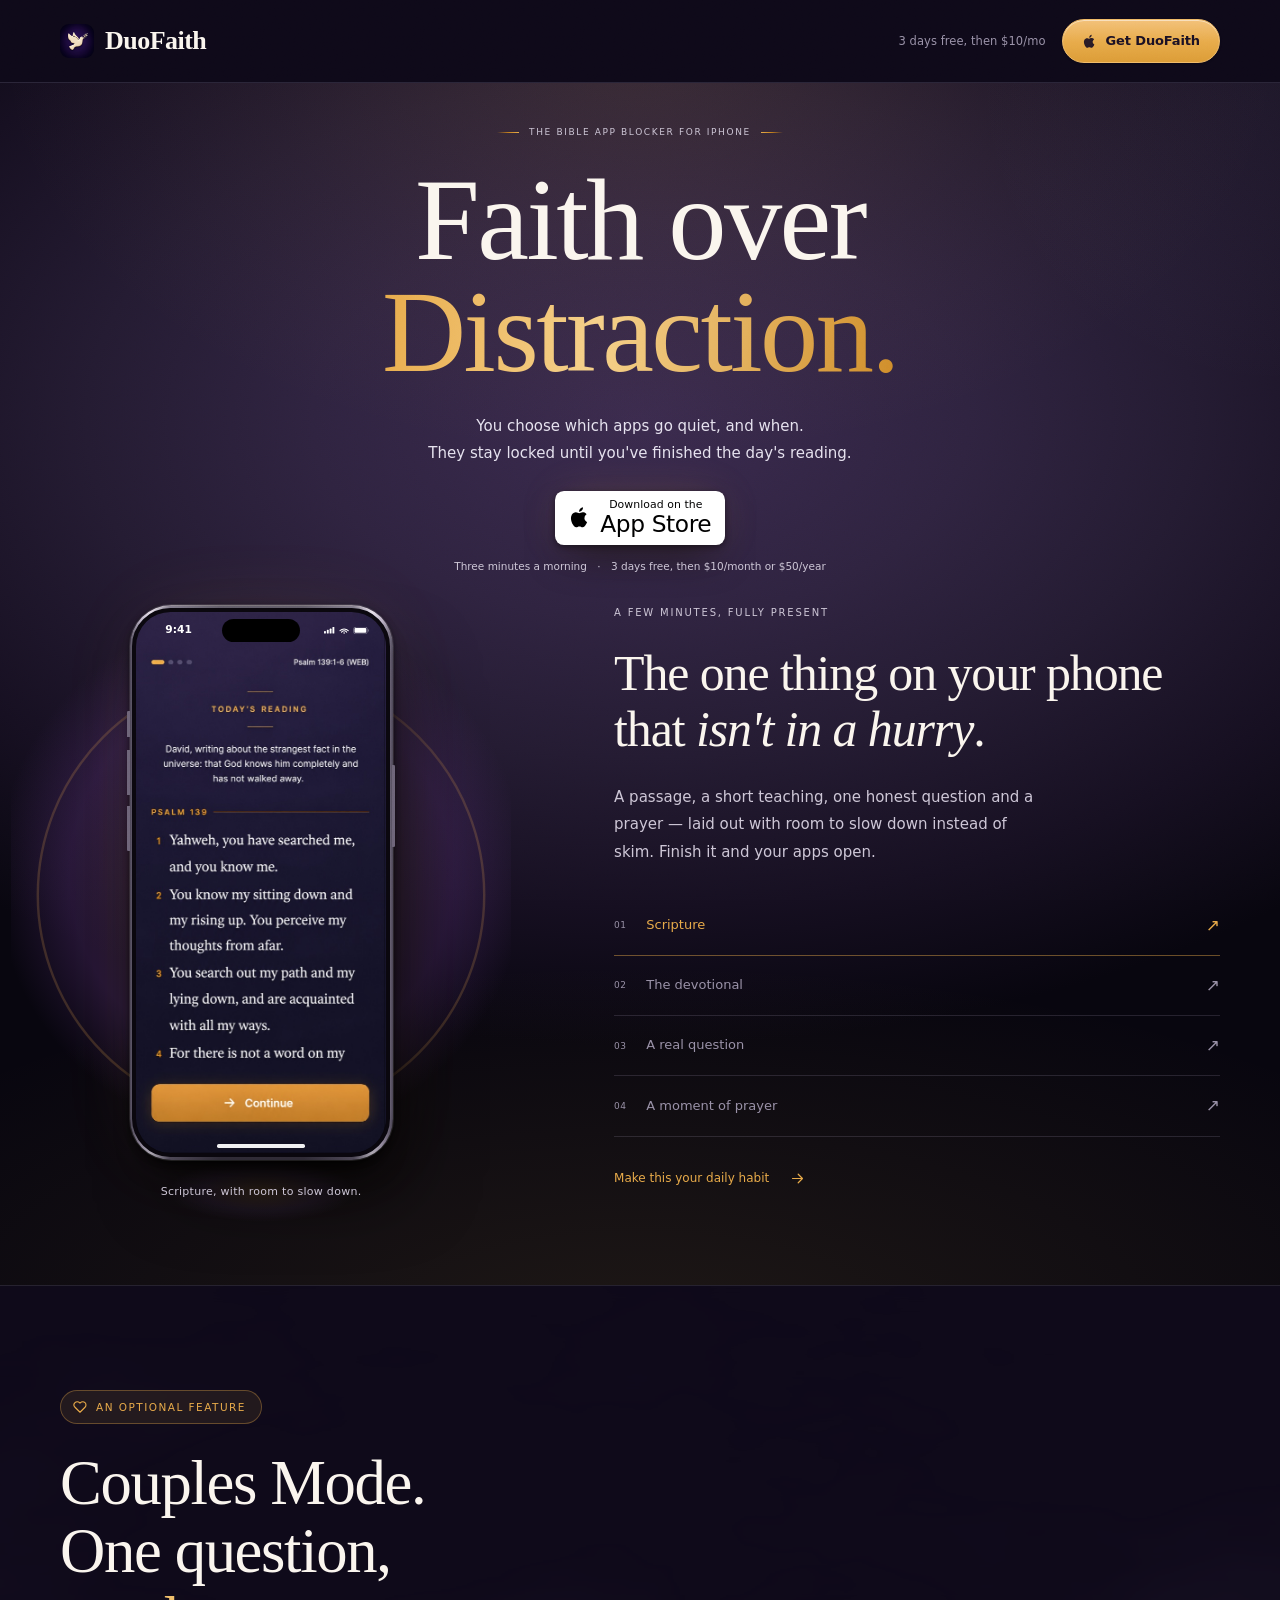
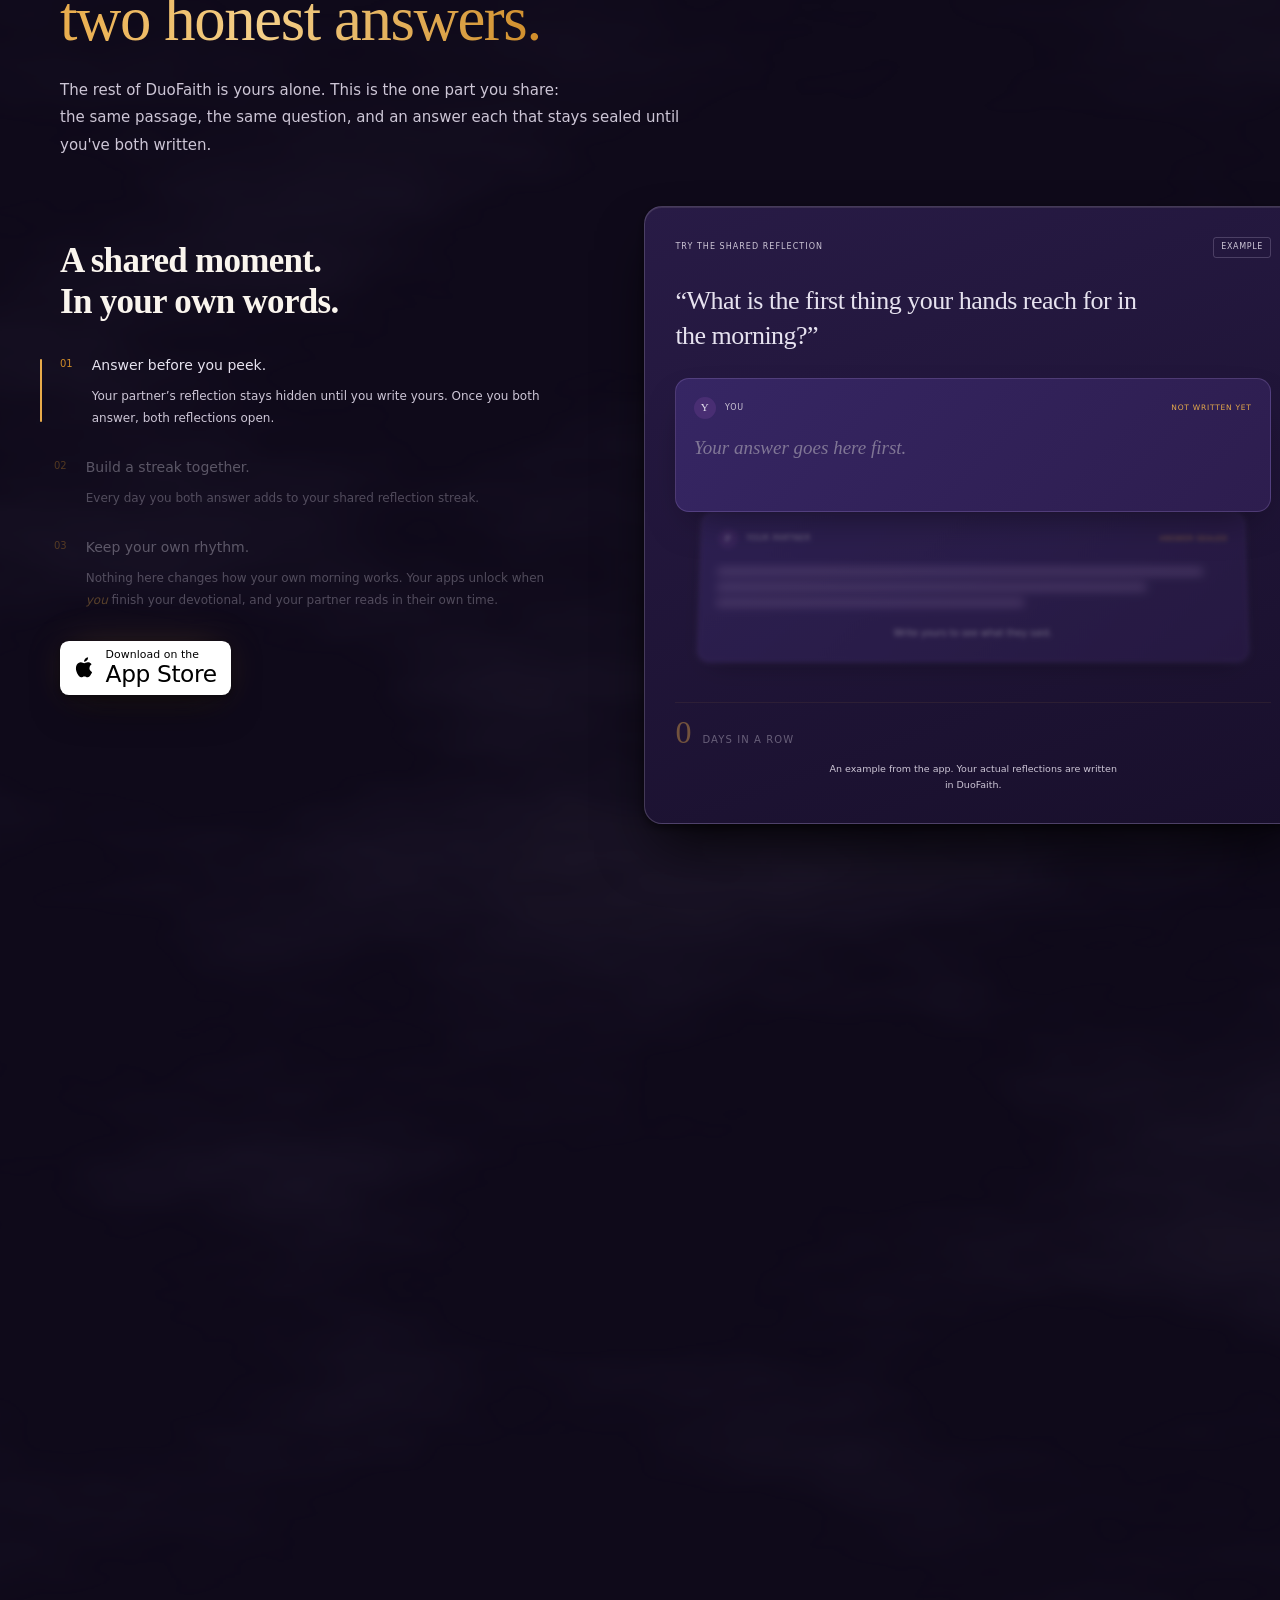
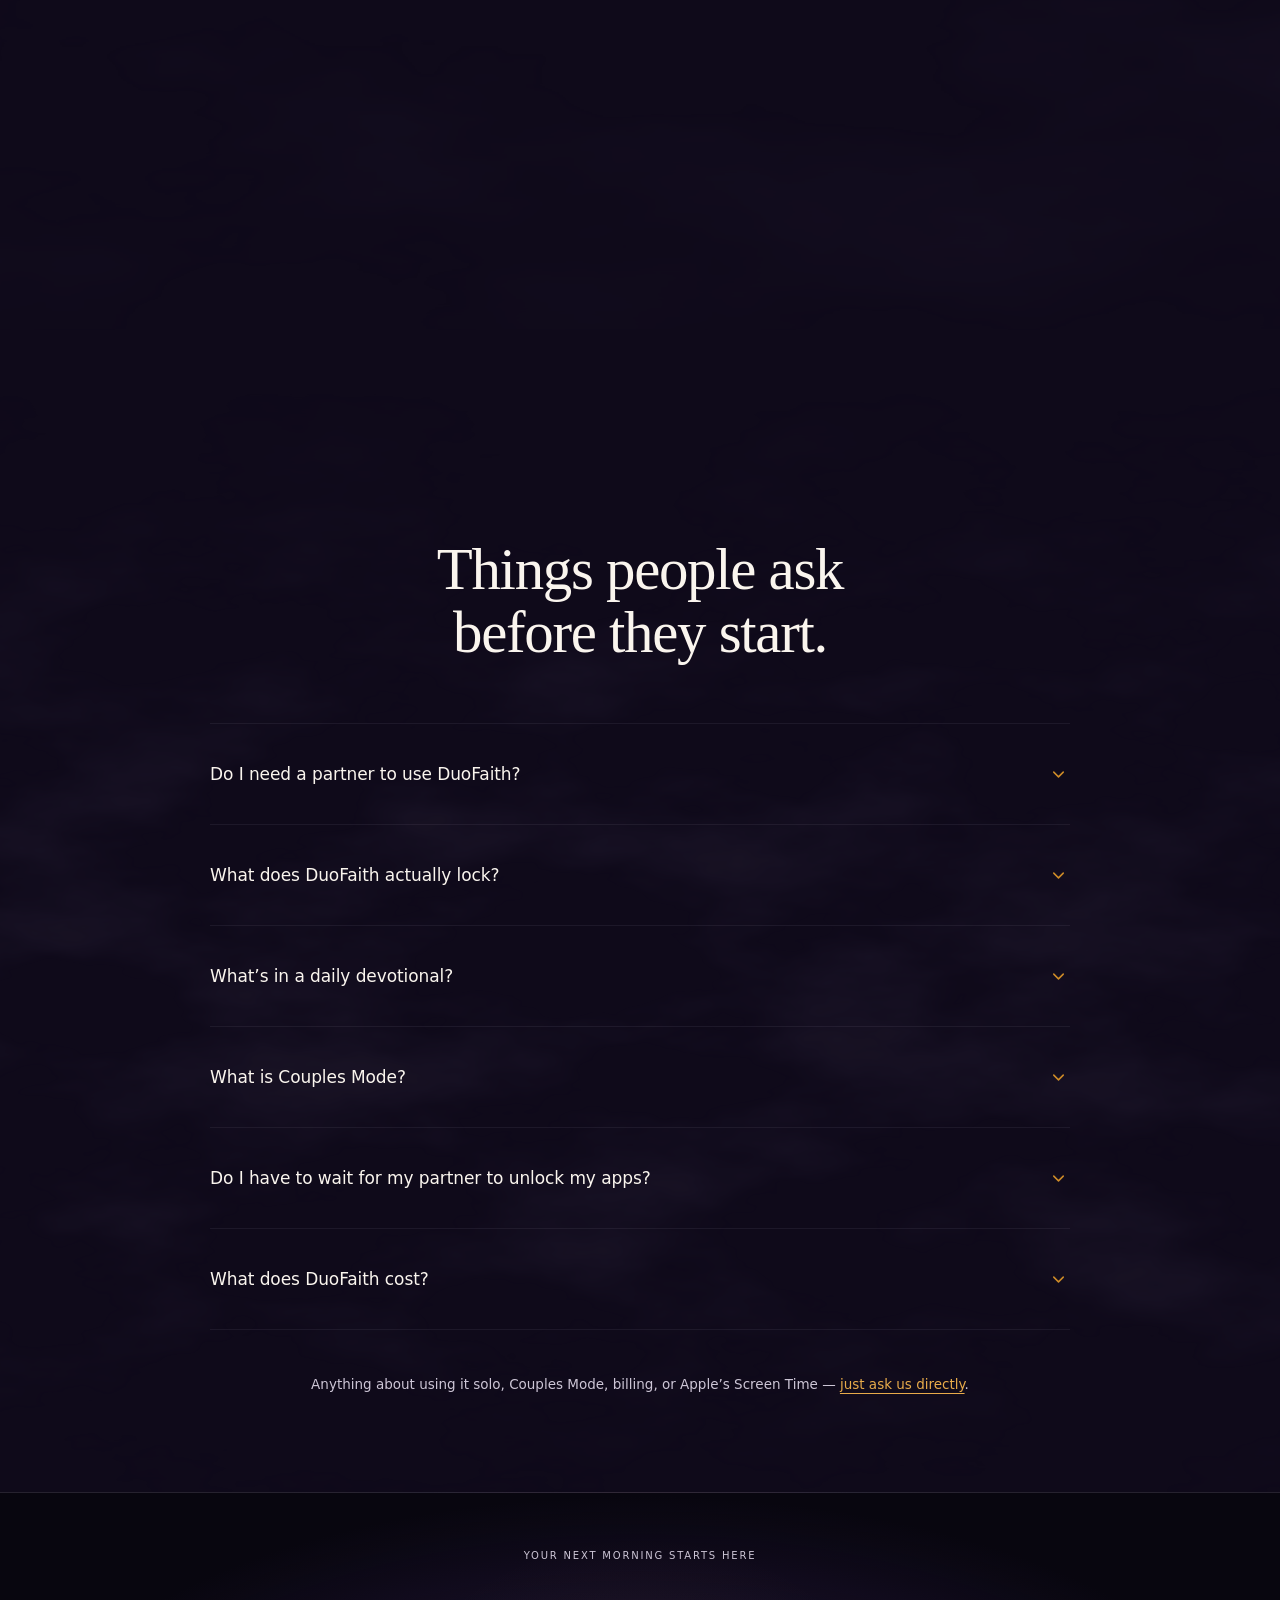
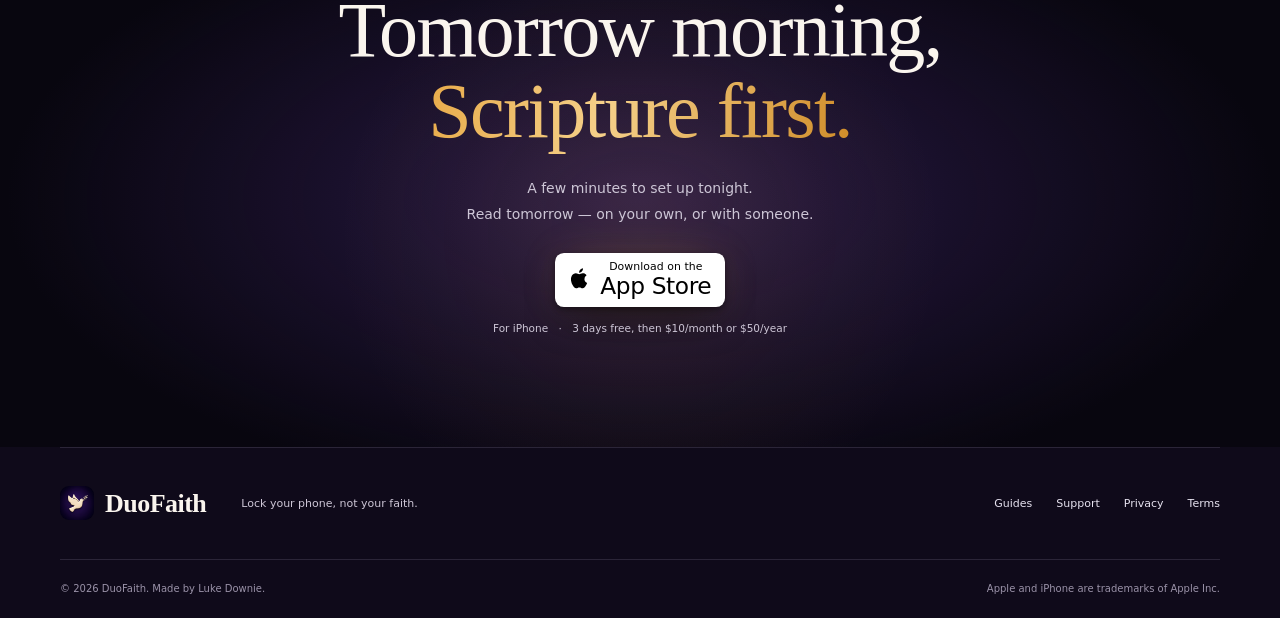
==== commit 90c96404: "Lead with the solo routine, rebuild the opener Couples Mode was reading as the product rather than a" ====
--- a/index.html
+++ b/index.html
@@ -1,14 +1,15 @@
 <!doctype html>
 <html lang="en"><head>
 <meta charset="utf-8"><meta name="viewport" content="width=device-width, initial-scale=1">
-<title>DuoFaith — The Bible App Blocker Built for Two</title><meta name="description" content="Your apps stay locked until you've both read. A daily devotional, one shared question, two honest answers. 3 days free, then $10/month or $50/year.">
+<title>DuoFaith — The Bible App Blocker for iPhone</title><meta name="description" content="Your apps stay locked until you've read. A daily devotional, a real question, a prayer — then your phone opens up. Built for your own routine, with an optional Couples Mode. 3 days free, then $10/month or $50/year.">
 <meta name="theme-color" content="#0f0a1a"><meta name="apple-itunes-app" content="app-id=6792354251">
 <link rel="canonical" href="https://duofaith.com/"><link rel="icon" href="/img/dove.svg" type="image/svg+xml"><link rel="icon" href="/icon-128.png" sizes="any"><link rel="apple-touch-icon" href="/img/apple-touch-icon.png">
+<script>document.documentElement.classList.add('js')</script>
 <link rel="stylesheet" href="/home.css"><script src="/home.js" defer></script>
 <meta property="og:type" content="website"><meta property="og:site_name" content="DuoFaith"><meta property="og:url" content="https://duofaith.com/">
-<meta property="og:title" content="DuoFaith — The Bible App Blocker Built for Two"><meta property="og:description" content="Your apps stay locked until you've both read. A daily devotional, one shared question, two honest answers. 3 days free, then $10/month or $50/year."><meta property="og:image" content="https://duofaith.com/og-card.jpg">
-<meta name="twitter:card" content="summary_large_image"><meta name="twitter:title" content="DuoFaith — The Bible App Blocker Built for Two"><meta name="twitter:description" content="Your apps stay locked until you've both read. A daily devotional, one shared question, two honest answers. 3 days free, then $10/month or $50/year."><meta name="twitter:image" content="https://duofaith.com/og-card.jpg">
-<script type="application/ld+json">{"@context": "https://schema.org", "@graph": [{"@type": "Organization", "@id": "https://duofaith.com/#organization", "name": "DuoFaith", "url": "https://duofaith.com/", "logo": "https://duofaith.com/img/app-icon-1024.png"}, {"@type": "WebSite", "@id": "https://duofaith.com/#website", "name": "DuoFaith", "url": "https://duofaith.com/"}, {"@type": "MobileApplication", "@id": "https://duofaith.com/#app", "name": "DuoFaith: Bible App Blocker", "operatingSystem": "iOS", "applicationCategory": "LifestyleApplication", "url": "https://apps.apple.com/us/app/duofaith-bible-app-blocker/id6792354251", "description": "Selected apps stay locked until you complete your own daily devotional. Couples Mode pairs two iPhones: you each answer the same daily reflection question, neither answer opens until you have both written, and days you both answer build a shared streak. A 3-day free trial, then a monthly or yearly subscription."}, {"@type": "FAQPage", "mainEntity": [{"@type": "Question", "name": "What does DuoFaith actually lock?", "acceptedAnswer": {"@type": "Answer", "text": "Only the apps you choose. Set a daily lock time and DuoFaith uses Apple’s Screen Time controls to shield those apps until you finish your devotional. Keep essential apps out of your selection so they stay available."}}, {"@type": "Question", "name": "What’s in a daily devotional?", "acceptedAnswer": {"@type": "Answer", "text": "A Bible passage, a short teaching, one reflection question, and a prayer. It takes a few minutes. On your own, reflection is a quiet pause. When paired, you write an answer to share with your partner."}}, {"@type": "Question", "name": "How does Couples Mode work?", "acceptedAnswer": {"@type": "Answer", "text": "Pair two iPhones using an invite code. You each answer the same daily reflection question. Your partner’s answer stays hidden until you submit yours; once both have answered, you can read each other’s responses. Days when you both answer build your shared streak. Couples Mode is included in every subscription."}}, {"@type": "Question", "name": "Do I have to wait for my partner to unlock my apps?", "acceptedAnswer": {"@type": "Answer", "text": "No. Your own devotional unlocks your own selected apps. You can finish at different times. The shared part is the reflection: both answers become available after you have both written."}}, {"@type": "Question", "name": "What does DuoFaith cost?", "acceptedAnswer": {"@type": "Answer", "text": "DuoFaith starts with a 3-day free trial. After that it is $10 per month or $50 per year, and one subscription covers everything, including Couples Mode. There is no free tier. The trial becomes a paid subscription unless you cancel before it ends, and subscriptions are managed and cancelled in your Apple account."}}, {"@type": "Question", "name": "Can I use it on my own?", "acceptedAnswer": {"@type": "Answer", "text": "Yes. Daily Scripture, reflection, prayer, and your personal reading streak work as an individual routine. Pairing is optional. DuoFaith is available for iPhone; check the App Store for current device compatibility."}}]}]}</script>
+<meta property="og:title" content="DuoFaith — The Bible App Blocker for iPhone"><meta property="og:description" content="Your apps stay locked until you've read. A daily devotional, a real question, a prayer — then your phone opens up. Built for your own routine, with an optional Couples Mode. 3 days free, then $10/month or $50/year."><meta property="og:image" content="https://duofaith.com/og-card.jpg">
+<meta name="twitter:card" content="summary_large_image"><meta name="twitter:title" content="DuoFaith — The Bible App Blocker for iPhone"><meta name="twitter:description" content="Your apps stay locked until you've read. A daily devotional, a real question, a prayer — then your phone opens up. Built for your own routine, with an optional Couples Mode. 3 days free, then $10/month or $50/year."><meta name="twitter:image" content="https://duofaith.com/og-card.jpg">
+<script type="application/ld+json">{"@context": "https://schema.org", "@graph": [{"@type": "Organization", "@id": "https://duofaith.com/#organization", "name": "DuoFaith", "url": "https://duofaith.com/", "logo": "https://duofaith.com/img/app-icon-1024.png"}, {"@type": "WebSite", "@id": "https://duofaith.com/#website", "name": "DuoFaith", "url": "https://duofaith.com/"}, {"@type": "MobileApplication", "@id": "https://duofaith.com/#app", "name": "DuoFaith: Bible App Blocker", "operatingSystem": "iOS", "applicationCategory": "LifestyleApplication", "url": "https://apps.apple.com/us/app/duofaith-bible-app-blocker/id6792354251", "description": "A daily Bible devotional that keeps the apps you choose locked until you finish reading. Scripture, a short teaching, a reflection question, a prayer, and a personal reading streak, designed as a routine for one person. Couples Mode is an optional feature: pair a second iPhone and you each answer the same daily question, neither answer opens until you have both written, and days you both answer build a shared streak. A 3-day free trial, then a monthly or yearly subscription."}, {"@type": "FAQPage", "mainEntity": [{"@type": "Question", "name": "Do I need a partner to use DuoFaith?", "acceptedAnswer": {"@type": "Answer", "text": "No. The app locking, the daily devotional, the reflection, the prayer and your reading streak are all built for one person, and that is how the app works out of the box. Couples Mode is an extra you can switch on later, or never touch. DuoFaith is available for iPhone; check the App Store for current device compatibility."}}, {"@type": "Question", "name": "What does DuoFaith actually lock?", "acceptedAnswer": {"@type": "Answer", "text": "Only the apps you choose. Set a daily lock time and DuoFaith uses Apple’s Screen Time controls to shield those apps until you finish your devotional. Keep essential apps out of your selection so they stay available."}}, {"@type": "Question", "name": "What’s in a daily devotional?", "acceptedAnswer": {"@type": "Answer", "text": "A Bible passage, a short teaching, one reflection question, and a prayer. It takes a few minutes. On your own, the reflection is a quiet pause you keep to yourself. If you have turned on Couples Mode, you write an answer to share with your partner."}}, {"@type": "Question", "name": "What is Couples Mode?", "acceptedAnswer": {"@type": "Answer", "text": "An optional feature for people who want to read alongside a partner. Pair two iPhones using an invite code and you each answer the same daily reflection question. Your partner’s answer stays hidden until you submit yours; once both have answered, you can read each other’s responses. Days when you both answer build your shared streak. It is included in every subscription, and it is off until you set it up."}}, {"@type": "Question", "name": "Do I have to wait for my partner to unlock my apps?", "acceptedAnswer": {"@type": "Answer", "text": "No. Your own devotional unlocks your own selected apps, whether or not you are paired with anyone. You can finish at different times. The only shared part is the reflection: both answers become available after you have both written."}}, {"@type": "Question", "name": "What does DuoFaith cost?", "acceptedAnswer": {"@type": "Answer", "text": "DuoFaith starts with a 3-day free trial. After that it is $10 per month or $50 per year, and one subscription covers everything, including Couples Mode if you use it. There is no free tier. The trial becomes a paid subscription unless you cancel before it ends, and subscriptions are managed and cancelled in your Apple account."}}]}]}</script>
 </head><body><svg class="icon-library" xmlns="http://www.w3.org/2000/svg" aria-hidden="true"><defs>
     <symbol id="i-apple" viewBox="0 0 24 24"><path fill="currentColor" stroke="none" d="M17.05 12.54c-.03-2.6 2.12-3.85 2.22-3.91-1.21-1.77-3.09-2.01-3.76-2.04-1.6-.16-3.13.94-3.94.94-.81 0-2.07-.92-3.4-.9-1.75.03-3.36 1.02-4.26 2.58-1.81 3.14-.46 7.79 1.3 10.34.86 1.25 1.89 2.65 3.24 2.6 1.3-.05 1.79-.84 3.36-.84 1.57 0 2.01.84 3.38.81 1.4-.02 2.28-1.27 3.13-2.53.99-1.45 1.4-2.86 1.42-2.93-.03-.01-2.72-1.04-2.75-4.12M14.5 4.6c.71-.87 1.19-2.07 1.06-3.27-1.02.04-2.26.68-3 1.54-.66.76-1.24 1.99-1.08 3.16 1.14.09 2.31-.58 3.02-1.43"/></symbol>
     <symbol id="i-arrow" viewBox="0 0 24 24"><path d="M5 12h14M13 6l6 6-6 6"/></symbol>
@@ -18,20 +19,11 @@
     <symbol id="i-check" viewBox="0 0 24 24"><path d="m5 12 4 4L19 6"/></symbol>
     <symbol id="i-sun" viewBox="0 0 24 24"><circle cx="12" cy="12" r="4"/><path d="M12 1v2m0 18v2M1 12h2m18 0h2M4 4l2 2m12 12 2 2M4 20l2-2M18 6l2-2"/></symbol>
     <symbol id="i-chevron" viewBox="0 0 24 24"><path d="m6 9 6 6 6-6"/></symbol>
-    <!-- The signature circle, drawn by hand rather than computed. Each ring is a
-         closed bezier whose radius drifts a few percent per point, so no two are
-         identical and none is perfectly round. border-radius:50% is the most
-         machine-made shape there is; these are the same idea with a pulse. -->
-    <path id="r-a" d="M98.9 0.0C98.3 14.5 94.2 29.3 88.2 42.5C82.2 55.6 74.0 70.1 62.9 78.9C51.8 87.6 35.9 91.9 21.7 95.0C7.5 98.1 -8.4 100.6 -22.3 97.7C-36.2 94.8 -50.9 86.8 -61.8 77.6C-72.7 68.3 -81.3 55.2 -87.7 42.2C-94.1 29.3 -100.1 14.1 -100.0 0.0C-100.0 -14.1 -93.9 -29.2 -87.6 -42.2C-81.3 -55.2 -73.1 -69.1 -62.1 -77.9C-51.1 -86.7 -35.6 -92.1 -21.7 -95.0C-7.7 -97.8 7.7 -98.0 21.7 -95.1C35.7 -92.2 50.4 -86.3 62.1 -77.8C73.8 -69.4 85.7 -57.2 91.9 -44.2C98.0 -31.3 99.6 -14.5 98.9 0.0Z"/>
-    <path id="r-b" d="M96.8 0.0C97.7 14.3 97.3 31.0 91.7 44.2C86.1 57.4 74.7 70.3 63.2 79.2C51.6 88.0 36.3 94.7 22.2 97.3C8.1 99.9 -7.3 97.7 -21.6 94.8C-36.0 92.0 -52.2 88.7 -64.1 80.4C-76.0 72.0 -86.8 58.1 -92.8 44.7C-98.8 31.3 -100.6 14.7 -100.1 0.0C-99.7 -14.7 -96.7 -30.7 -90.1 -43.4C-83.6 -56.1 -72.3 -68.0 -60.8 -76.2C-49.3 -84.4 -35.0 -89.5 -21.2 -92.8C-7.4 -96.2 8.0 -98.6 22.0 -96.3C36.0 -93.9 52.1 -87.9 62.9 -78.8C73.6 -69.7 80.7 -54.7 86.4 -41.6C92.0 -28.5 95.9 -14.3 96.8 0.0Z"/>
-    <path id="r-c" d="M98.0 0.0C98.1 14.5 96.4 30.6 90.4 43.5C84.4 56.4 73.1 68.3 61.7 77.4C50.4 86.5 36.5 94.8 22.4 98.3C8.4 101.8 -8.7 102.2 -22.5 98.4C-36.3 94.6 -49.6 85.0 -60.3 75.6C-71.0 66.2 -79.7 54.4 -86.8 41.8C-93.8 29.2 -102.3 14.1 -102.6 0.0C-102.8 -14.1 -95.4 -29.8 -88.4 -42.6C-81.5 -55.4 -72.0 -66.8 -61.1 -76.6C-50.2 -86.4 -37.0 -97.7 -23.1 -101.2C-9.2 -104.6 7.7 -100.8 22.2 -97.3C36.7 -93.8 52.7 -89.2 63.9 -80.2C75.2 -71.2 84.3 -56.7 89.9 -43.3C95.6 -29.9 97.9 -14.5 98.0 0.0Z"/>
     <symbol id="i-status" viewBox="0 0 72 12"><g fill="currentColor" stroke="none"><rect y="7" width="3" height="4" rx="1"/><rect x="4.5" y="5" width="3" height="6" rx="1"/><rect x="9" y="3" width="3" height="8" rx="1"/><rect x="13.5" y=".5" width="3" height="10.5" rx="1"/><circle cx="32.2" cy="10.2" r="1.2"/><rect x="48.9" y="2.2" width="18.8" height="7.6" rx="1.6"/><rect x="70.6" y="4.2" width="1.2" height="3.6" rx=".6" opacity=".45"/></g><g fill="none" stroke="currentColor" stroke-linecap="round"><path d="M25.6 6.4A9.3 9.3 0 0 1 38.8 6.4" stroke-width="1.7"/><path d="M28 8.7A6 6 0 0 1 36.4 8.7" stroke-width="1.7"/><rect x="47.3" y=".6" width="22" height="10.8" rx="3.1" stroke-width="1" opacity=".45"/></g></symbol>
   </defs></svg><a class="skip" href="#main">Skip to content</a><header class="site-header"><div class="container header-inner"><a class="logo" href="/" aria-label="DuoFaith home"><img src="/img/app-icon-256.png" alt="" width="36" height="36">DuoFaith</a><div class="nav-cta"><p class="nav-offer">3 days free, then $10/mo</p><a class="nav-download" href="https://apps.apple.com/us/app/duofaith-bible-app-blocker/id6792354251" data-download="navigation"><svg class="nav-apple" aria-hidden="true" viewBox="0 0 24 24"><use href="#i-apple"/></svg><b>Get DuoFaith</b></a></div></div></header>
 <main id="main">
-<section class="hero" aria-labelledby="hero-title"><div class="hero-light" aria-hidden="true"></div><div class="container hero-content"><p class="eyebrow"><span class="gold-dash"></span>THE BIBLE APP BLOCKER BUILT FOR TWO<span class="gold-dash"></span></p><h1 id="hero-title">Faith over <br><em>Distraction.</em></h1><p class="hero-description">You choose which apps go quiet, and when. <br>Your partner's answer stays sealed until you've written your own.</p><a class="store-badge" href="https://apps.apple.com/us/app/duofaith-bible-app-blocker/id6792354251" data-download="hero"><svg class="badge-logo" aria-hidden="true" viewBox="0 0 24 24"><use href="#i-apple"/></svg><span><small>Download on the</small><b>App Store</b></span></a><p class="download-note">Three minutes a morning <span>·</span> 3 days free, then $10/month or $50/year</p></div>
-<div class="hero-showcase" aria-label="Screens from DuoFaith"><div class="showcase-arc" aria-hidden="true"><svg class="ring" viewBox="-112 -112 224 224"><use href="#r-a"/></svg><svg class="ring ring-outer" viewBox="-112 -112 224 224"><use href="#r-b"/></svg></div><figure class="showcase-phone phone-left device"><span class="device-screen"><span class="device-status" aria-hidden="true"><b>9:41</b><svg class="status-icons"><use href="#i-status"/></svg></span><img src="/img/current/scripture.jpg" width="553" height="1200" alt="DuoFaith's Scripture screen: Psalm 139, with numbered verses" decoding="async"></span><figcaption>THE WORD, FIRST.</figcaption></figure><figure class="showcase-phone phone-main device"><span class="device-screen"><span class="device-status" aria-hidden="true"><b>9:41</b><svg class="status-icons"><use href="#i-status"/></svg></span><img src="/img/current/locked.jpg" width="554" height="1200" alt="Read the Bible to Unlock Your Apps: DuoFaith's Begin Reading screen" fetchpriority="high"></span><figcaption>YOUR DAILY PAUSE.</figcaption></figure><figure class="showcase-phone phone-right device"><span class="device-screen"><span class="device-status" aria-hidden="true"><b>9:41</b><svg class="status-icons"><use href="#i-status"/></svg></span><img src="/img/current/together.jpg" width="553" height="1200" alt="DuoFaith Couples Mode showing a shared streak and both partners' written reflections" decoding="async"></span><figcaption>FAITH, SHARED.</figcaption></figure></div></section>
-<section class="reading-section" id="screenshots" aria-labelledby="reading-title"><div class="container reading-layout"><div class="reading-preview"><div class="reading-aura" aria-hidden="true"><svg class="ring" viewBox="-112 -112 224 224"><circle cx="0" cy="0" r="100"/></svg></div><div class="product-screen device"><span class="device-screen"><span class="device-status" aria-hidden="true"><b>9:41</b><svg class="status-icons"><use href="#i-status"/></svg></span><img id="reading-image" src="/img/current/scripture.jpg" width="553" height="1200" alt="DuoFaith's Scripture reading screen" loading="lazy"><img id="reading-next" class="reading-next" src="/img/current/scripture.jpg" width="553" height="1200" alt="" aria-hidden="true" loading="lazy"></span></div><p class="preview-caption" id="reading-caption" aria-live="polite">Scripture, with room to slow down.</p></div><div class="reading-copy"><p class="eyebrow">A FEW MINUTES, FULLY PRESENT</p><h2 id="reading-title">When did you last read something<br>and <em>actually stop</em>?</h2><p class="section-description">A daily devotional that gives the words room to land. Read them. Think about them. Carry them into your day.</p><div class="reading-tabs" role="group" aria-label="Explore the daily devotional"><button type="button" data-reading="scripture" aria-pressed="true" aria-controls="reading-image" class="active"><span>01</span> Scripture <span aria-hidden="true">↗</span></button><button type="button" data-reading="lesson" aria-pressed="false" aria-controls="reading-image"><span>02</span> The devotional <span aria-hidden="true">↗</span></button><button type="button" data-reading="reflect" aria-pressed="false" aria-controls="reading-image"><span>03</span> A real question <span aria-hidden="true">↗</span></button><button type="button" data-reading="pray" aria-pressed="false" aria-controls="reading-image"><span>04</span> A moment of prayer <span aria-hidden="true">↗</span></button></div><a class="quiet-link" href="https://apps.apple.com/us/app/duofaith-bible-app-blocker/id6792354251" data-download="reading">Make this your daily habit <svg class="icon" aria-hidden="true"><use href="#i-arrow"/></svg></a></div></div></section>
-<section class="couples-section container section-space smoke" id="couples" aria-labelledby="couples-title"><div class="smoke-veil" aria-hidden="true"><span></span></div><div class="couples-heading"><p class="eyebrow">COUPLES MODE</p><h2 id="couples-title">One question.<br>Two honest answers.<br><em>A little closer.</em></h2><p>You read the same Scripture. Now find out<br>what it brought up for the person you love.</p></div><div class="couples-layout"><div class="demo-track"><div class="reflection-demo"><div class="demo-heading"><span class="eyebrow">TRY THE SHARED REFLECTION</span><span class="demo-tag">EXAMPLE</span></div><p class="reflection-question">“When did you last feel far from God, and did you tell anyone?”</p><div class="reflection-answer"><div class="answer-label"><span class="avatar">Y</span> YOU <span id="your-answer-status">NOT WRITTEN YET</span></div><p id="your-answer" class="is-blank">Your answer goes here first.</p></div><div class="reflection-answer partner-answer"><div class="answer-label"><span class="avatar">P</span> YOUR PARTNER <span id="partner-answer-status">ANSWER SEALED</span></div><div class="seal-stack"><div id="sealed-answer"><div class="sealed-lines" aria-hidden="true"><span></span><span></span><span></span></div><p>Write yours to see what they said.</p></div><p id="revealed-answer">“I could tell. I didn't know how to ask.”</p></div></div><div class="demo-streak" id="demo-streak" aria-hidden="true"><span class="streak-num" id="streak-num">0</span><span class="streak-label" id="streak-label">days in a row</span></div><button type="button" id="reveal-button" class="reveal-button" aria-controls="your-answer sealed-answer revealed-answer" aria-expanded="false">See what happens when you both answer <svg class="icon" aria-hidden="true"><use href="#i-arrow"/></svg></button><p class="demo-note" id="demo-note" aria-live="polite">An example from the app. Your actual reflections are written in DuoFaith.</p></div></div><div class="couples-explanation"><h3>A shared moment.<br>In your own words.</h3><ol><li><span>01</span><div><strong>Answer before you peek.</strong><p>Your partner’s reflection stays hidden until you write yours. Once you both answer, both reflections open.</p></div></li><li><span>02</span><div><strong>Build a streak together.</strong><p>Every day you both answer adds to your shared reflection streak.</p></div></li><li><span>03</span><div><strong>Keep your own rhythm.</strong><p>Your apps unlock when you finish your devotional. Your partner can read and reflect in their own time.</p></div></li></ol><a class="store-badge" href="https://apps.apple.com/us/app/duofaith-bible-app-blocker/id6792354251" data-download="couples"><svg class="badge-logo" aria-hidden="true" viewBox="0 0 24 24"><use href="#i-apple"/></svg><span><small>Download on the</small><b>App Store</b></span></a></div></div></section>
-<section class="faq-section container section-space smoke" id="faq"><div class="smoke-veil" aria-hidden="true"><span></span></div><div class="faq-heading"><h2>Things people ask before they start.</h2></div><div class="faq-list"><details><summary>What does DuoFaith actually lock?<span class="faq-mark" aria-hidden="true"><svg class="icon"><use href="#i-chevron"/></svg></span></summary><div class="faq-body"><p>Only the apps you choose. Set a daily lock time and DuoFaith uses Apple’s Screen Time controls to shield those apps until you finish your devotional. Keep essential apps out of your selection so they stay available.</p></div></details><details><summary>What’s in a daily devotional?<span class="faq-mark" aria-hidden="true"><svg class="icon"><use href="#i-chevron"/></svg></span></summary><div class="faq-body"><p>A Bible passage, a short teaching, one reflection question, and a prayer. It takes a few minutes. On your own, reflection is a quiet pause. When paired, you write an answer to share with your partner.</p></div></details><details><summary>How does Couples Mode work?<span class="faq-mark" aria-hidden="true"><svg class="icon"><use href="#i-chevron"/></svg></span></summary><div class="faq-body"><p>Pair two iPhones using an invite code. You each answer the same daily reflection question. Your partner’s answer stays hidden until you submit yours; once both have answered, you can read each other’s responses. Days when you both answer build your shared streak. Couples Mode is included in every subscription.</p></div></details><details><summary>Do I have to wait for my partner to unlock my apps?<span class="faq-mark" aria-hidden="true"><svg class="icon"><use href="#i-chevron"/></svg></span></summary><div class="faq-body"><p>No. Your own devotional unlocks your own selected apps. You can finish at different times. The shared part is the reflection: both answers become available after you have both written.</p></div></details><details><summary>What does DuoFaith cost?<span class="faq-mark" aria-hidden="true"><svg class="icon"><use href="#i-chevron"/></svg></span></summary><div class="faq-body"><p>You get 3 days free. After that it is $10 a month or $50 a year, and one subscription covers everything, Couples Mode included. There is no free tier, so if you do not want to keep it, cancel inside the 3 days. The trial turns into a paid subscription otherwise. Everything is managed and cancelled in your Apple account, not by us.</p></div></details><details><summary>Can I use it on my own?<span class="faq-mark" aria-hidden="true"><svg class="icon"><use href="#i-chevron"/></svg></span></summary><div class="faq-body"><p>Yes. Daily Scripture, reflection, prayer, and your personal reading streak work as an individual routine. Pairing is optional. DuoFaith is available for iPhone; check the App Store for current device compatibility.</p></div></details></div><p class="faq-foot">Anything about Couples Mode, billing, or Apple’s Screen Time — <a href="mailto:duofaithsupport@gmail.com">just ask us directly</a>.</p></section>
-<section class="download-section" id="download"><div class="container"><p class="eyebrow">YOUR NEXT MORNING STARTS HERE</p><h2>Tomorrow morning,<br><em>together.</em></h2><p>A few minutes to set up tonight.<br>Read together tomorrow.</p><a class="store-badge" href="https://apps.apple.com/us/app/duofaith-bible-app-blocker/id6792354251" data-download="closing"><svg class="badge-logo" aria-hidden="true" viewBox="0 0 24 24"><use href="#i-apple"/></svg><span><small>Download on the</small><b>App Store</b></span></a><p class="download-note">For iPhone <span>·</span> 3 days free, then $10/month or $50/year</p></div></section>
+<section class="hero" id="screenshots" aria-labelledby="hero-title"><div class="hero-light" aria-hidden="true"></div><div class="container hero-content"><p class="eyebrow"><span class="gold-dash"></span>THE BIBLE APP BLOCKER FOR IPHONE<span class="gold-dash"></span></p><h1 id="hero-title">Faith over <br><em>Distraction.</em></h1><p class="hero-description">You choose which apps go quiet, and when. <br>They stay locked until you've finished the day's reading.</p><a class="store-badge" href="https://apps.apple.com/us/app/duofaith-bible-app-blocker/id6792354251" data-download="hero"><svg class="badge-logo" aria-hidden="true" viewBox="0 0 24 24"><use href="#i-apple"/></svg><span><small>Download on the</small><b>App Store</b></span></a><p class="download-note">Three minutes a morning <span>·</span> 3 days free, then $10/month or $50/year</p></div><div class="container reading-layout" aria-labelledby="reading-title"><div class="reading-preview reveal"><div class="reading-aura" aria-hidden="true"><svg class="ring" viewBox="-112 -112 224 224"><circle cx="0" cy="0" r="100"/></svg></div><div class="product-screen device"><span class="device-screen"><span class="device-status" aria-hidden="true"><b>9:41</b><svg class="status-icons"><use href="#i-status"/></svg></span><img id="reading-image" src="/img/current/scripture.jpg" width="553" height="1200" alt="DuoFaith's Scripture reading screen" fetchpriority="high"><img id="reading-next" class="reading-next" src="/img/current/scripture.jpg" width="553" height="1200" alt="" aria-hidden="true" decoding="async"></span></div><p class="preview-caption" id="reading-caption" aria-live="polite">Scripture, with room to slow down.</p></div><div class="reading-copy reveal"><p class="eyebrow">A FEW MINUTES, FULLY PRESENT</p><h2 id="reading-title">The one thing on your phone <br>that <em>isn't in a hurry</em>.</h2><p class="section-description">A passage, a short teaching, one honest question and a prayer — laid out with room to slow down instead of skim. Finish it and your apps open.</p><div class="reading-tabs" role="group" aria-label="Explore the daily devotional"><button type="button" data-reading="scripture" aria-pressed="true" aria-controls="reading-image" class="active"><span>01</span> Scripture <span aria-hidden="true">↗</span></button><button type="button" data-reading="lesson" aria-pressed="false" aria-controls="reading-image"><span>02</span> The devotional <span aria-hidden="true">↗</span></button><button type="button" data-reading="reflect" aria-pressed="false" aria-controls="reading-image"><span>03</span> A real question <span aria-hidden="true">↗</span></button><button type="button" data-reading="pray" aria-pressed="false" aria-controls="reading-image"><span>04</span> A moment of prayer <span aria-hidden="true">↗</span></button></div><a class="quiet-link" href="https://apps.apple.com/us/app/duofaith-bible-app-blocker/id6792354251" data-download="reading">Make this your daily habit <svg class="icon" aria-hidden="true"><use href="#i-arrow"/></svg></a></div></div></section>
+<section class="couples-section container section-space smoke" id="couples" aria-labelledby="couples-title"><div class="smoke-veil" aria-hidden="true"><span></span></div><div class="couples-heading reveal"><p class="eyebrow"><svg class="icon" aria-hidden="true"><use href="#i-heart"/></svg>AN OPTIONAL FEATURE</p><h2 id="couples-title">Couples Mode.<br>One question,<br><em>two honest answers.</em></h2><p>The rest of DuoFaith is yours alone. This is the one part you share: <br>the same passage, the same question, and an answer each that stays sealed until you've both written.</p></div><div class="couples-layout"><div class="demo-track"><div class="reflection-demo"><div class="demo-heading"><span class="eyebrow">TRY THE SHARED REFLECTION</span><span class="demo-tag">EXAMPLE</span></div><p class="reflection-question">“What is the first thing your hands reach for in the morning?”</p><div class="reflection-answer"><div class="answer-label"><span class="avatar">Y</span> YOU <span id="your-answer-status">NOT WRITTEN YET</span></div><p id="your-answer" class="is-blank">Your answer goes here first.</p></div><div class="reflection-answer partner-answer"><div class="answer-label"><span class="avatar">P</span> YOUR PARTNER <span id="partner-answer-status">ANSWER SEALED</span></div><div class="seal-stack"><div id="sealed-answer"><div class="sealed-lines" aria-hidden="true"><span></span><span></span><span></span></div><p>Write yours to see what they said.</p></div><p id="revealed-answer">“My phone. I say five minutes and it’s always forty.”</p></div></div><div class="demo-streak" id="demo-streak" aria-hidden="true"><span class="streak-num" id="streak-num">0</span><span class="streak-label" id="streak-label">days in a row</span></div><p class="demo-note" id="demo-note" aria-live="polite">An example from the app. Your actual reflections are written in DuoFaith.</p></div></div><div class="couples-explanation"><h3>A shared moment.<br>In your own words.</h3><ol><li><span>01</span><div><strong>Answer before you peek.</strong><p>Your partner’s reflection stays hidden until you write yours. Once you both answer, both reflections open.</p></div></li><li><span>02</span><div><strong>Build a streak together.</strong><p>Every day you both answer adds to your shared reflection streak.</p></div></li><li><span>03</span><div><strong>Keep your own rhythm.</strong><p>Nothing here changes how your own morning works. Your apps unlock when <em>you</em> finish your devotional, and your partner reads in their own time.</p></div></li></ol><a class="store-badge" href="https://apps.apple.com/us/app/duofaith-bible-app-blocker/id6792354251" data-download="couples"><svg class="badge-logo" aria-hidden="true" viewBox="0 0 24 24"><use href="#i-apple"/></svg><span><small>Download on the</small><b>App Store</b></span></a></div></div></section>
+<section class="faq-section container section-space smoke" id="faq"><div class="smoke-veil" aria-hidden="true"><span></span></div><div class="faq-heading reveal"><h2>Things people ask before they start.</h2></div><div class="faq-list reveal"><details><summary>Do I need a partner to use DuoFaith?<span class="faq-mark" aria-hidden="true"><svg class="icon"><use href="#i-chevron"/></svg></span></summary><div class="faq-body"><p>No. The app locking, the daily devotional, the reflection, the prayer and your reading streak are all built for one person, and that is how the app works out of the box. Couples Mode is an extra you can switch on later, or never touch. DuoFaith is available for iPhone; check the App Store for current device compatibility.</p></div></details><details><summary>What does DuoFaith actually lock?<span class="faq-mark" aria-hidden="true"><svg class="icon"><use href="#i-chevron"/></svg></span></summary><div class="faq-body"><p>Only the apps you choose. Set a daily lock time and DuoFaith uses Apple’s Screen Time controls to shield those apps until you finish your devotional. Keep essential apps out of your selection so they stay available.</p></div></details><details><summary>What’s in a daily devotional?<span class="faq-mark" aria-hidden="true"><svg class="icon"><use href="#i-chevron"/></svg></span></summary><div class="faq-body"><p>A Bible passage, a short teaching, one reflection question, and a prayer. It takes a few minutes. On your own, the reflection is a quiet pause that stays yours. With Couples Mode on, you write an answer to share with your partner.</p></div></details><details><summary>What is Couples Mode?<span class="faq-mark" aria-hidden="true"><svg class="icon"><use href="#i-chevron"/></svg></span></summary><div class="faq-body"><p>An optional feature for people who want to read alongside a partner. Pair two iPhones with an invite code and you each answer the same daily reflection question. Your partner’s answer stays hidden until you submit yours; once both have answered, you can read each other’s responses. Days when you both answer build your shared streak. It is included in every subscription and stays off until you set it up.</p></div></details><details><summary>Do I have to wait for my partner to unlock my apps?<span class="faq-mark" aria-hidden="true"><svg class="icon"><use href="#i-chevron"/></svg></span></summary><div class="faq-body"><p>No. Your own devotional unlocks your own selected apps, paired or not. You can finish at different times. The only shared part is the reflection: both answers become available after you have both written.</p></div></details><details><summary>What does DuoFaith cost?<span class="faq-mark" aria-hidden="true"><svg class="icon"><use href="#i-chevron"/></svg></span></summary><div class="faq-body"><p>You get 3 days free. After that it is $10 a month or $50 a year, and one subscription covers everything, Couples Mode included if you use it. There is no free tier, so if you do not want to keep it, cancel inside the 3 days. The trial turns into a paid subscription otherwise. Everything is managed and cancelled in your Apple account, not by us.</p></div></details></div><p class="faq-foot">Anything about using it solo, Couples Mode, billing, or Apple’s Screen Time — <a href="mailto:duofaithsupport@gmail.com">just ask us directly</a>.</p></section>
+<section class="download-section" id="download"><div class="container reveal"><p class="eyebrow">YOUR NEXT MORNING STARTS HERE</p><h2>Tomorrow morning,<br><em>Scripture first.</em></h2><p>A few minutes to set up tonight.<br>Read tomorrow — on your own, or with someone.</p><a class="store-badge" href="https://apps.apple.com/us/app/duofaith-bible-app-blocker/id6792354251" data-download="closing"><svg class="badge-logo" aria-hidden="true" viewBox="0 0 24 24"><use href="#i-apple"/></svg><span><small>Download on the</small><b>App Store</b></span></a><p class="download-note">For iPhone <span>·</span> 3 days free, then $10/month or $50/year</p></div></section>
 </main><footer class="site-footer container"><div class="footer-top"><a class="logo" href="/"><img src="/img/app-icon-256.png" alt="" width="36" height="36">DuoFaith</a><p>Lock your phone, not your faith.</p><nav aria-label="Footer navigation"><a href="/guides/index.html">Guides</a><a href="mailto:duofaithsupport@gmail.com">Support</a><a href="/privacy.html">Privacy</a><a href="/terms.html">Terms</a></nav></div><div class="footer-bottom"><p>© <span id="year">2026</span> DuoFaith. Made by Luke Downie.</p><p>Apple and iPhone are trademarks of Apple Inc.</p></div></footer><div class="mobile-download" hidden><span><strong>Start with 3 days free.</strong><small>Then $10/month or $50/year</small></span><a href="https://apps.apple.com/us/app/duofaith-bible-app-blocker/id6792354251" class="nav-download" data-download="mobile-sticky"><svg class="nav-apple" aria-hidden="true" viewBox="0 0 24 24"><use href="#i-apple"/></svg><b>Get the app</b></a></div></body></html>
--- a/home.css
+++ b/home.css
@@ -48,11 +48,23 @@
 h1,h2,h3,p,figure{margin:0}/* Bold, like the app's display type. Georgia needed heavy negative tracking to
    close up at display sizes; New York is already tightly fitted and goes muddy
    under it, so the tracking drops from -.055em to -.022em. */
-h1,h2{font-family:var(--serif);font-weight:400;letter-spacing:-.03em;line-height:1.08;color:var(--cream)}h2{font-size:clamp(38px,4.5vw,64px)}em{font-weight:inherit;color:var(--gold-light)}a{color:inherit}img{display:block;max-width:100%;height:auto}button{font:inherit;color:inherit}button,a,summary{touch-action:manipulation;-webkit-tap-highlight-color:transparent}button{cursor:pointer}button:disabled{cursor:default}svg{display:block}.icon{width:20px;height:20px;fill:none;stroke:currentColor;stroke-width:1.7;stroke-linecap:round;stroke-linejoin:round;flex-shrink:0}.icon-library{position:absolute;width:0;height:0;overflow:hidden}.container{width:min(1160px,calc(100% - 96px));margin-inline:auto}/* Uneven vertical rhythm. Identical padding on every band is a metronome; these
+h1,h2{font-family:var(--serif);font-weight:400;letter-spacing:-.022em;line-height:1.08;color:var(--cream)}h2{font-size:clamp(38px,4.5vw,64px)}
+/* Most display type here carries an authored <br>, so balance only does anything
+   at the widths where those breaks are suppressed — which is exactly where a
+   headline would otherwise orphan a word. `pretty` earns its place everywhere:
+   it is the running copy, not the headings, that strands last words. */
+h1,h2,h3,summary{text-wrap:balance}
+p,li,figcaption,.section-description{text-wrap:pretty}em{font-weight:inherit;color:var(--gold-light)}a{color:inherit}img{display:block;max-width:100%;height:auto}button{font:inherit;color:inherit}button,a,summary{touch-action:manipulation;-webkit-tap-highlight-color:transparent}button{cursor:pointer}button:disabled{cursor:default}svg{display:block}.icon{width:20px;height:20px;fill:none;stroke:currentColor;stroke-width:1.7;stroke-linecap:round;stroke-linejoin:round;flex-shrink:0}.icon-library{position:absolute;width:0;height:0;overflow:hidden}.container{width:min(1160px,calc(100% - 96px));margin-inline:auto}/* Uneven vertical rhythm. Identical padding on every band is a metronome; these
    breathe differently so the page has a pace instead of a tick. */
 .section-space{padding-block:120px}
 .couples-section{padding-block:104px 128px}
-.faq-section{padding-block:112px 96px}.eyebrow{font-size:10px;font-weight:500;letter-spacing:.18em;color:var(--gold-light);line-height:1.6}.section-description{font-size:15px;line-height:1.85;color:var(--muted);max-width:420px;margin-top:26px}.section-description a{text-underline-offset:4px}.skip{position:fixed;top:-100px;left:20px;z-index:200;background:var(--gold-light);color:var(--bg);padding:12px 20px}.skip:focus{top:12px}:focus-visible{outline:2px solid var(--gold-light);outline-offset:5px}::selection{color:var(--bg);background:var(--gold-light)}[hidden]{display:none!important}
+.faq-section{padding-block:112px 96px}/* Gold has one job per screen, and eyebrows are not it. They are labels — they
+   name the section and then get out of the way. Running them in gold meant the
+   opener alone had gold on the headline, the eyebrow, the CTA, the badge rim, the
+   tab rules and every link, and a reverent palette spent that freely stops
+   reading as candlelight. Gold now marks two things only: the one brand moment in
+   the headline, and anything you can act on. Everything else is a neutral. */
+.eyebrow{font-size:10px;font-weight:500;letter-spacing:.18em;color:var(--muted);line-height:1.6}.section-description{font-size:15px;line-height:1.85;color:var(--muted);max-width:420px;margin-top:26px}.section-description a{text-underline-offset:4px}.skip{position:fixed;top:-100px;left:20px;z-index:200;background:var(--gold-light);color:var(--bg);padding:12px 20px}.skip:focus{top:12px}:focus-visible{outline:2px solid var(--gold-light);outline-offset:5px}::selection{color:var(--bg);background:var(--gold-light)}[hidden]{display:none!important}
 /* iPhone frame. Every measurement is a ratio of --w, taken from an iPhone 15/16 Pro
    (393x852pt screen, 2.165 body ratio), so one variable resizes the whole device. */
 .device{
@@ -105,11 +117,57 @@
 /* Guides hub closing CTA. The hub's only job beyond listing is to hand the
    reader the App Store, so it gets the same weight as the homepage closing. */
 .guides-cta{margin-top:70px;padding-top:50px;border-top:1px solid var(--line);text-align:center}.guides-cta h2{font-size:clamp(30px,3.4vw,44px);line-height:1.12;max-width:640px;margin-inline:auto}.guides-cta>p{font-size:14px;color:var(--muted);line-height:1.85;margin:20px auto 26px;max-width:430px}.guides-cta .download-note{margin-top:14px}
-/* Opening: the actual product is the visual identity. */
-.hero{position:relative;isolation:isolate;overflow:hidden;padding-top:52px;background:var(--surface-0)}.hero-light{position:absolute;inset:0;z-index:-2;background:radial-gradient(ellipse 65% 48% at 50% 82%,#443057 0%,#241b32 45%,transparent 100%)}.hero-content{text-align:center;position:relative;z-index:3}.hero-content .eyebrow{display:flex;align-items:center;justify-content:center;gap:10px;color:var(--muted);font-size:9px}.gold-dash{width:22px;height:1px;flex-shrink:0;background:linear-gradient(90deg,transparent,var(--gold-deep),var(--gold-light))}
+/* Opening: the actual product is the visual identity. The hero states the promise
+   and then, in the same section, demonstrates it — the four devotional screens the
+   reader can step through are the hero image, so the page's first claim and its
+   proof never get separated by a band edge. */
+/* overflow:clip, not hidden. They clip identically, but `hidden` makes this a
+   scroll container, which means any future scroll()/view() timeline inside the
+   hero would attach to it, find nothing scrolls, and silently animate nothing. */
+.hero{position:relative;isolation:isolate;overflow:clip;padding:40px 0 84px;background:var(--surface-0);border-bottom:1px solid var(--line)}
+/* Midnight and candlelight, which is the app's own phrase for this. Four layers,
+   painted top-down (first listed sits on top):
+     1. counter-light — the cool purple the app puts in a top corner (#B8A9D4).
+        One cold source against three warm ones is what stops the whole thing
+        reading as a single even wash.
+     2. candlelight   — amber from above the top edge, so only its lower half is
+        visible. This is DFBackground.amberGlow from the app, whose centre is
+        literally `.top`: #C9944A at 12% falling to 4%. It is on 22 screens in
+        the product and was the one part of that look the site never had.
+     3. floor light   — gold rising from below the fold. Lighting a dark scene
+        only from the ceiling makes it a painted rectangle; the second source
+        from underneath is what gives the phone's shadow something to sit in.
+     4. body          — the violet mass the hero is actually made of. Last, so
+        every light above lands on it.
+   Colours are the app's; the ground stays the site's own, which is a step darker
+   on purpose so the screenshots read as devices and not as holes. */
+/* Declared twice on purpose. Interpolating these in oklab instead of sRGB is what
+   stops the violet mass banding into contour rings — down here there are only a
+   few 8-bit steps between #3a2a4e and #08060f, and a gradient this wide crosses
+   all of them. An `in oklab` a browser does not understand invalidates the WHOLE
+   declaration, not the one gradient, so the sRGB version has to sit above it and
+   let the cascade choose. The extra midpoints are for the same reason: each one
+   is free, and each one is a band that never forms. */
+.hero-light{position:absolute;inset:0;z-index:-2;
+  background:
+    radial-gradient(circle 420px at 100% 0%,rgba(184,169,212,.07),transparent 72%),
+    radial-gradient(ellipse 66% 44% at 50% -2%,rgba(201,148,74,.13) 0%,rgba(201,148,74,.045) 44%,transparent 76%),
+    radial-gradient(ellipse 104% 44% at 50% 104%,rgba(224,180,80,.10),transparent 70%),
+    radial-gradient(ellipse 80% 52% at 50% 28%,#3a2a4e 0%,#2f2340 32%,#241b32 54%,#160f21 78%,transparent 100%);
+  background:
+    radial-gradient(circle 420px at 100% 0% in oklab,rgba(184,169,212,.07),transparent 72%),
+    radial-gradient(ellipse 66% 44% at 50% -2% in oklab,rgba(201,148,74,.13) 0%,rgba(201,148,74,.045) 44%,transparent 76%),
+    radial-gradient(ellipse 104% 44% at 50% 104% in oklab,rgba(224,180,80,.10),transparent 70%),
+    radial-gradient(ellipse 80% 52% at 50% 28% in oklab,#3a2a4e 0%,#2f2340 32%,#241b32 54%,#160f21 78%,transparent 100%)}.hero-content{text-align:center;position:relative;z-index:3}.hero-content .eyebrow{display:flex;align-items:center;justify-content:center;gap:10px;color:var(--muted);font-size:9px}
+/* Uneven columns, and the phone pushed left out of its track so it breaks the
+   page's own gutter instead of sitting politely inside it. */
+.reading-layout{display:grid;grid-template-columns:.88fr 1.12fr;gap:78px;align-items:center;margin-top:30px}.gold-dash{width:22px;height:1px;flex-shrink:0;background:linear-gradient(90deg,transparent,var(--gold-deep),var(--gold-light))}
 .eyebrow .gold-dash:last-child{transform:scaleX(-1)}/* Sized for a sentence, not a two-word slogan. The old clamp topped out at 127px,
    which was set for "Faith over Distraction." and would run four lines here. */
-.hero h1{font-size:clamp(78px,9.1vw,127px);line-height:.96;letter-spacing:-.05em;margin:25px 0}.hero h1 em{font-style:normal;letter-spacing:-.04em}.hero-description{font-size:15px;color:var(--text);line-height:1.8;margin-bottom:24px;max-width:540px;margin-inline:auto}.download-button{display:inline-flex;align-items:center;justify-content:center;gap:13px;background:linear-gradient(110deg,#f0b445,#d38a1e);color:#1a1024;text-decoration:none;padding:15px 21px;border:1px solid #efb75c;border-radius:8px;box-shadow:0 3px 30px #cf8c2820;min-height:56px;font-size:13px;font-weight:650;transition:transform .2s,box-shadow .2s}.download-button:hover{transform:translateY(-2px);box-shadow:0 5px 35px #cf8c2845}.download-button .apple{width:22px;height:24px;fill:currentColor;stroke:none}.download-button>.icon:last-child{width:16px;height:16px;margin-left:15px}/* App Store badge. Apple's white variant, which is the one specified for dark
+/* -.022em, which is what the note above h1,h2 says this face wants. The hero was
+   overriding back to -.05em — within a hair of the -.055em that note describes as
+   muddy, and the one value a display line must not carry. */
+.hero h1{font-size:clamp(78px,9.1vw,127px);line-height:.96;letter-spacing:-.022em;margin:25px 0}.hero h1 em{font-style:normal}.hero-description{font-size:15px;color:var(--text);line-height:1.8;margin-bottom:24px;max-width:540px;margin-inline:auto}.download-button{display:inline-flex;align-items:center;justify-content:center;gap:13px;background:linear-gradient(110deg,#f0b445,#d38a1e);color:#1a1024;text-decoration:none;padding:15px 21px;border:1px solid #efb75c;border-radius:8px;box-shadow:0 3px 30px #cf8c2820;min-height:56px;font-size:13px;font-weight:650;transition:transform .2s,box-shadow .2s}.download-button:hover{transform:translateY(-2px);box-shadow:0 5px 35px #cf8c2845}.download-button .apple{width:22px;height:24px;fill:currentColor;stroke:none}.download-button>.icon:last-child{width:16px;height:16px;margin-left:15px}/* App Store badge. Apple's white variant, which is the one specified for dark
    backgrounds. Proportions are ratios of --h, matching the official 120x40 artwork. */
 .store-badge{--h:54px;--badge-bg:#fff;--badge-fg:#000;display:inline-flex;align-items:center;gap:calc(var(--h)*.175);height:var(--h);padding:0 calc(var(--h)*.26) 0 calc(var(--h)*.24);background:var(--badge-bg);color:var(--badge-fg);border-radius:calc(var(--h)*.165);text-decoration:none;font-family:var(--sans);transition:transform .2s,box-shadow .2s}
 .store-badge{box-shadow:0 2px 6px rgba(0,0,0,.45),0 18px 40px -14px rgba(0,0,0,.75),0 0 44px -10px rgba(232,171,74,.26)}
@@ -118,40 +176,45 @@
 .store-badge small{display:block;font-size:calc(var(--h)*.202);line-height:1.08;letter-spacing:.005em}
 .store-badge b{display:block;font-size:calc(var(--h)*.432);font-weight:500;line-height:1.12;letter-spacing:-.017em;margin-top:calc(var(--h)*.012)}
 .download-note{font-size:10.5px;color:var(--muted);margin-top:13px}.download-note span{padding-inline:7px}
-.hero-showcase{position:relative;display:flex;align-items:flex-start;justify-content:center;gap:34px;padding-top:52px;max-width:1050px;margin:auto;height:589px;isolation:isolate;perspective:1500px;perspective-origin:50% 42%}
-/* Not a mirror. The two outer phones differ in width, drop and angle, so the group
-   reads as three things set down by hand rather than one reflected twice. */
-/* Real perspective. The phones were rotated only in 2D, which makes them stickers;
-   turning them on Y puts them in space. --py is the parallax offset written from
-   JS, composed here so scroll movement and the resting pose never fight. */
-.showcase-phone{--w:232px;--py:0px}
-.phone-left{transform:translateY(calc(62px + var(--py))) rotate(-8.5deg) rotateY(12deg);--w:206px}
-.phone-main{--w:258px;z-index:2;transform:translateY(calc(-10px + var(--py))) rotate(1.2deg) rotateY(-2deg)}
-.phone-right{transform:translateY(calc(42px + var(--py))) rotate(6deg) rotateY(-10deg);--w:218px}.showcase-phone figcaption{font-size:9px;letter-spacing:.16em;text-align:center;position:absolute;top:-28px;left:0;width:100%;color:var(--muted)}/* THE SIGNATURE. The app draws a warm circle of light on every screen: the book
+/* THE SIGNATURE. The app draws a warm circle of light on every screen: the book
    on the lock screen, the hands on the prayer screen, the streak ring on Together.
-   This is that circle at page scale, with the lock screen rising out of it. It
-   replaces three purple ellipses that meant nothing. */
+   This is that circle at page scale, holding the screen being read. */
 /* The drawn ring. Stroke, not border — a border can only ever be a perfect
    ellipse. Each instance is rotated a little so repeats never line up. */
 .ring{position:absolute;inset:0;width:100%;height:100%;overflow:visible;fill:none;
   stroke:rgba(232,171,74,.34);stroke-width:.42;stroke-linecap:round;vector-effect:non-scaling-stroke}
-.showcase-arc{position:absolute;top:8px;left:50%;width:700px;height:700px;margin-left:-350px;z-index:-1;
-  background:radial-gradient(circle at 50% 42%,rgba(232,171,74,.14),rgba(232,171,74,.05) 40%,transparent 66%);
-  filter:drop-shadow(0 0 70px rgba(232,171,74,.20))}
-.showcase-arc .ring{stroke-width:1.3px;transform:rotate(-4deg)}
-.showcase-arc .ring-outer{inset:-74px;width:auto;height:auto;stroke-width:1px;stroke:rgba(232,171,74,.11);transform:rotate(9deg)}.hero-showcase:after{content:'';position:absolute;bottom:-1px;left:-100vw;right:-100vw;height:145px;z-index:5;pointer-events:none;background:linear-gradient(transparent,var(--surface-0) 87%)}
-/* The daily habit */
 /* Offset baselines. Centring two columns makes them start level, which is the
    most machine-like way to set a page. The headline sits high, the steps begin
    lower, and the eye has to travel instead of scanning a row. */
-/* Explore real devotional screens */
-.reading-section{border-block:1px solid var(--line);background:var(--surface-2);padding-block:80px;overflow:hidden}/* Uneven columns, and the phone pushed left out of its track so it breaks the
-   section's own edge instead of sitting politely inside it. */
-.reading-layout{display:grid;grid-template-columns:.88fr 1.12fr;gap:78px;align-items:center}.reading-preview{position:relative;display:flex;align-items:center;flex-direction:column;isolation:isolate;margin-left:-74px;margin-top:40px}/* The circle again, holding the screen being read. */
+.reading-preview{position:relative;display:flex;align-items:center;flex-direction:column;isolation:isolate;margin-left:-74px}/* The circle again, holding the screen being read. */
 .reading-aura{position:absolute;width:500px;height:500px;max-width:132%;aspect-ratio:1;top:40px;z-index:-1;
   background:radial-gradient(circle at 50% 46%,rgba(232,171,74,.12),rgba(90,50,123,.34) 52%,transparent 72%)}
 /* A true circle here, not one of the drawn rings — a perfect 360 with no wobble. */
-.reading-aura .ring{stroke-width:1.1px;stroke:rgba(232,171,74,.20)}.product-screen{--w:263px;box-shadow:20px 25px 60px #0004}/* The screens are consecutive steps in one devotional, so they move like screens
+.reading-aura .ring{stroke-width:1.1px;stroke:rgba(232,171,74,.20)}
+/* Sitting ON the page, not printed on it. The single flat `20px 25px 60px #0004`
+   this replaces also clobbered .device's own two-layer shadow, which is why the
+   hero phone read as pasted down while the ones in the guides did not.
+   Four layers, each doing one job:
+     1. contact — tight, dark, tucked right under the bottom edge. This is the
+        layer that decides whether an object is touching a surface; without it no
+        amount of soft shadow reads as weight.
+     2. form    — the mid shadow that gives the body its mass.
+     3. cast    — long and diffuse, offset right to match the light the hero's
+        radial already puts up and to the left.
+     4. bounce  — warm, no offset. Light coming back off the page. Gold, because
+        every other lit thing here is.
+   Plus a 1px warm catch on the top bezel, the same move --lift-1 makes on cards. */
+.product-screen{--w:263px;
+  box-shadow:
+    /* A translucent white hairline just outside the frame. A dark device on a dark
+       ground needs an edge more than it needs light — this is the one job the
+       removed halo was actually doing, done with 1px instead of 90px of glow. */
+    0 0 0 1px rgba(255,255,255,.11),
+    0 2px 6px rgba(0,0,0,.6),
+    0 18px 26px -14px rgba(0,0,0,.9),
+    26px 44px 80px -24px rgba(0,0,0,.85),
+    0 0 90px -24px rgba(232,171,74,.16),
+    inset 0 1px 0 rgba(255,238,210,.16)}/* The screens are consecutive steps in one devotional, so they move like screens
    on a phone: the next one slides in from the side the sequence is heading. The
    outgoing screen travels a shorter distance so the new one appears to cover it
    rather than the pair sliding as a unit. */
@@ -164,7 +227,18 @@
 .is-sliding-back #reading-image{transform:translateX(26%)}
 .preview-caption{transition:opacity .28s ease}
 .preview-caption.is-fading{opacity:0}
-.preview-caption{font-size:11px;color:var(--muted);letter-spacing:.025em;margin-top:23px}.reading-copy .eyebrow{margin-bottom:25px}.reading-copy h2{font-size:clamp(37px,3.9vw,55px);line-height:1.12}.reading-copy h2 em{font-style:normal}.reading-tabs{display:grid;margin:29px 0 20px}.reading-tabs button{display:flex;align-items:center;gap:20px;border:0;border-bottom:1px solid var(--line);background:none;font-size:13px;text-align:left;padding:16px 0;color:var(--faint);transition:color .2s,border-color .2s}.reading-tabs button>span:first-child{font-size:9px;letter-spacing:.04em;color:var(--faint)}.reading-tabs button>span:last-child{margin-left:auto;font-size:17px}.reading-tabs button.active{color:var(--gold-light);border-bottom-color:#e8ab4a70}.reading-tabs button:hover{color:var(--text)}.quiet-link{display:inline-flex;align-items:center;gap:20px;color:var(--gold-light);font-size:12px;font-weight:500;text-decoration:none;min-height:44px}.quiet-link:hover{color:var(--gold-glow);text-decoration:underline;text-underline-offset:4px}.quiet-link .icon{width:17px;height:17px}
+.preview-caption{font-size:11px;color:var(--muted);letter-spacing:.025em;margin-top:23px}
+/* The page catching light under the device. Hung off the caption because that is
+   the element sitting directly beneath the phone — anchoring it to the device
+   instead would mean re-deriving the frame's height from --w in a second place,
+   and it would then need correcting at every breakpoint that resizes it. */
+.preview-caption{position:relative}
+.preview-caption:before{content:'';position:absolute;z-index:-1;pointer-events:none;
+  left:50%;top:-40px;width:138%;height:96px;margin-left:-69%;
+  background:radial-gradient(ellipse 48% 46% at 50% 50%,rgba(232,171,74,.14),rgba(124,85,170,.11) 44%,transparent 70%)}.reading-copy .eyebrow{margin-bottom:25px}.reading-copy h2{font-size:clamp(37px,3.9vw,55px);line-height:1.12}/* Two gold headlines in one section is one too many, and the h1 is the one that
+   earns it. This one takes the older emphasis instead: roman to italic, the way a
+   book marks a phrase. Costs no colour and reads at any size. */
+.reading-copy h2 em{font-style:italic;color:var(--cream)}.reading-tabs{display:grid;margin:29px 0 20px}.reading-tabs button{display:flex;align-items:center;gap:20px;border:0;border-bottom:1px solid var(--line);background:none;font-size:13px;text-align:left;padding:16px 0;color:var(--faint);transition:color .2s,border-color .2s}.reading-tabs button>span:first-child{font-size:9px;letter-spacing:.04em;color:var(--faint)}.reading-tabs button>span:last-child{margin-left:auto;font-size:17px}.reading-tabs button.active{color:var(--gold-light);border-bottom-color:#e8ab4a70}.reading-tabs button:hover{color:var(--text)}.quiet-link{display:inline-flex;align-items:center;gap:20px;color:var(--gold-light);font-size:12px;font-weight:500;text-decoration:none;min-height:44px}.quiet-link:hover{color:var(--gold-glow);text-decoration:underline;text-underline-offset:4px}.quiet-link .icon{width:17px;height:17px}
 /* Together: an answer reveal, not a shared phone lock. */
 /* Re-composed. The heading and the steps run down the left; the card stage takes
    the right and bleeds off the edge of the page instead of sitting inside the
@@ -187,7 +261,14 @@
 .couples-explanation{grid-column:1;grid-row:2}
 /* Pull the stage out past the container's own margin so it runs off the page edge
    rather than stopping politely inside it. Clipped by the section's overflow-x. */
-.demo-track{grid-column:2;grid-row:2;margin-right:calc(((min(1160px,100vw - 96px) - 100vw) / 2) - 22px)}.couples-heading>.eyebrow{display:flex;gap:15px;justify-content:center;align-items:center;margin-bottom:27px}.couples-heading h2{font-size:clamp(44px,4.9vw,70px);line-height:1.08}.couples-heading h2 em{font-style:normal}.couples-heading>p:last-child{color:var(--muted);font-size:15px;margin-top:23px;line-height:1.85}/* Its children are placed by the section grid, so this wrapper steps out of the
+.demo-track{grid-column:2;grid-row:2;margin-right:calc(((min(1160px,100vw - 96px) - 100vw) / 2) - 22px)}/* A badge, not the page's usual hairline eyebrow. This is the one section
+   describing something the reader may not have and does not need, so it has to
+   say so before the headline does — and 10px of letterspaced text at the top of a
+   dark band is the easiest thing on the page to scroll straight past. */
+.couples-heading>.eyebrow{display:inline-flex;align-items:center;gap:9px;margin-bottom:26px;
+  padding:8px 15px 8px 12px;font-size:10.5px;letter-spacing:.14em;color:var(--gold-light);
+  background:rgba(232,171,74,.09);border:1px solid rgba(232,171,74,.34);border-radius:999px}
+.couples-heading>.eyebrow .icon{width:14px;height:14px;stroke-width:1.9}.couples-heading h2{font-size:clamp(44px,4.9vw,70px);line-height:1.08}.couples-heading h2 em{font-style:normal}.couples-heading>p:last-child{color:var(--muted);font-size:15px;margin-top:23px;line-height:1.85}/* Its children are placed by the section grid, so this wrapper steps out of the
    box model entirely rather than forming a nested grid of its own. */
 .couples-layout{display:contents}
 /* The demo pins for roughly a screen of travel while the seal breaks. Scroll still
@@ -230,15 +311,20 @@
   opacity:calc(.52 + .48 * var(--reveal))}.answer-label{display:flex;align-items:center;gap:9px;font-size:8px;letter-spacing:.1em;color:var(--muted)}.avatar{display:grid;place-items:center;width:22px;height:22px;background:#693d8f60;border-radius:50%;color:var(--text);font-family:var(--serif);font-size:11px}.answer-label>span:last-child{font-size:7.5px;letter-spacing:.1em;margin-left:auto;color:var(--gold-light)}.reflection-answer>p{font-family:var(--serif);font-size:19px;line-height:1.6;margin-top:14px;color:var(--cream);min-height:60px}/* One variable drives the whole moment: 0 is sealed, 1 is read. Everything below
    is a function of it, so scroll position and the button end up in the same place. */
 .reflection-demo{--reveal:0}
-.seal-stack{position:relative}
+/* Both states share one grid cell, so the stack is always as tall as the taller of
+   the two and neither can spill past the card. Absolute positioning sized the box
+   from the sealed placeholder alone, which clipped any revealed answer that ran to
+   three lines — and it is the revealed one that is allowed to be long. */
+.seal-stack{display:grid}
+.seal-stack>*{grid-area:1/1}
 #sealed-answer{opacity:calc(1 - var(--reveal));transition:opacity .25s linear}
-#revealed-answer{position:absolute;left:0;right:0;top:0;margin:0;opacity:var(--reveal);
+#revealed-answer{margin:0;opacity:var(--reveal);
   transform:translateY(calc(10px * (1 - var(--reveal))));transition:opacity .25s linear,transform .25s linear;
   font-family:var(--serif);font-size:19px;line-height:1.6;color:var(--cream);padding-top:21px}
 .sealed-lines{display:grid;gap:9px;margin-block:21px;
   filter:blur(calc(5px * (1 - var(--reveal))));
   opacity:calc(.6 * (1 - var(--reveal)));
-  transform:scaleX(calc(1 - .04 * var(--reveal)));transform-origin:left}.sealed-lines span{height:8px;width:95%;background:#9d81bb;border-radius:6px}.sealed-lines span:nth-child(2){width:84%}.sealed-lines span:nth-child(3){width:60%}#sealed-answer>p{font-size:10px;color:var(--muted);text-align:center;margin-bottom:4px}.reveal-button{display:flex;align-items:center;justify-content:space-between;gap:15px;width:100%;padding:14px 16px;margin-top:21px;border:1px solid #cf8c2880;border-radius:7px;background:#cf8c2819;color:var(--gold-light);font-size:10px;min-height:49px;text-align:left}.reveal-button:hover{background:#cf8c282e}.reveal-button .icon{width:16px;height:16px}/* The reward loop, shown. Both answered, so the shared streak moves — it counts
+  transform:scaleX(calc(1 - .04 * var(--reveal)));transform-origin:left}.sealed-lines span{height:8px;width:95%;background:#9d81bb;border-radius:6px}.sealed-lines span:nth-child(2){width:84%}.sealed-lines span:nth-child(3){width:60%}#sealed-answer>p{font-size:10px;color:var(--muted);text-align:center;margin-bottom:4px}/* The reward loop, shown. Both answered, so the shared streak moves — it counts
    up on the user's own click rather than sitting there as a finished number. */
 /* Present from the start at zero rather than hidden. Hiding it left 107px of dead
    space inside the card while sealed, and un-hiding it mid-pin would have shifted
@@ -325,20 +411,52 @@
 .article-main{padding-block:65px 85px}.breadcrumbs{font-size:11px;color:var(--muted);margin-bottom:33px;display:flex;gap:12px;flex-wrap:wrap}.breadcrumbs a{text-decoration:none}.article-heading{max-width:830px}.article-heading h1{font-size:clamp(39px,5.5vw,72px);margin:20px 0 25px}.article-heading>.section-description{max-width:650px;margin-bottom:20px}.article-layout{display:grid;grid-template-columns:minmax(0,1fr) 290px;gap:90px;margin-top:45px}.article-body{font-size:16px;line-height:1.9;color:var(--text)}.article-body h2{color:var(--cream);font-size:34px;line-height:1.24;margin:44px 0 16px;letter-spacing:-.02em}.article-body p{margin-block:16px}.article-body a:not(.store-badge){color:var(--gold-light);text-underline-offset:4px}.article-body ul,.article-body ol{padding-left:23px}.article-body li{margin-block:10px}.article-body strong{color:var(--cream);font-weight:550}.article-note{padding:22px 25px;border-left:2px solid var(--gold);background:#25163b70;font-size:15px}.article-side{position:sticky;top:115px;align-self:start;border:1px solid var(--line-strong);border-radius:14px;padding:24px;background:var(--surface-3);box-shadow:var(--lift-1)}.article-side .device{--w:165px;margin:0 auto 23px}.article-side h2{font-size:29px}.article-side>p{font-size:12px;color:var(--muted);margin-block:15px}.article-side .download-button{font-size:11px;width:100%;padding:13px}.article-side .download-button>.icon:last-child{display:none}.article-meta{font-size:10px;color:var(--faint);margin-top:20px}.article-closing{margin-top:40px;border-top:1px solid var(--line);padding-top:30px}.article-closing>p{font-size:13px}.guide-grid{display:grid;grid-template-columns:repeat(2,minmax(0,1fr));gap:0 45px;margin-top:40px}.guide-entry{padding:30px 0;border-top:1px solid var(--line);text-decoration:none;display:block}.guide-entry h2{font-size:29px;line-height:1.2;margin:13px 0}.guide-entry p{font-size:13px;color:var(--muted);max-width:440px;line-height:1.8}.guide-entry .quiet-link{margin-top:12px}.guide-entry:hover h2{color:var(--gold-light)}
 @media(max-width:1050px){.container{width:calc(100% - 64px)}.reading-layout{gap:50px}.couples-section{gap:0 44px;grid-template-columns:1fr 1fr}.demo-track{margin-right:-26px}.faq-section{gap:45px}.article-layout{gap:45px}.footer-top{gap:25px}.footer-top nav{gap:18px}}
 @media(max-width:800px){.container{width:calc(100% - 48px)}.header-inner{min-height:75px;gap:15px}.logo{font-size:23px;gap:8px}.logo img{width:30px;height:30px}.nav-download{font-size:12px;padding:0 16px;gap:8px}/* Below this the sticky bottom bar carries the same terms, so the header can drop them. */
-.nav-offer{display:none}.hero{padding-top:48px}.hero h1{font-size:100px}.hero-showcase{height:530px;gap:23px}.lockmark{margin-left:-142px;top:212px;width:54px;height:70px}.phone-main{--w:222px;transform:translateY(-5px) rotate(1.2deg)}.phone-left{--w:168px;transform:translateY(74px) rotate(-8.5deg)}.phone-right{--w:179px;transform:translateY(50px) rotate(6deg)}.section-space{padding-block:85px}.reading-preview{margin-left:-36px;margin-top:22px}.couples-section{padding-block:80px 96px}.faq-section{padding-block:88px 74px}.reading-layout{gap:35px}.reading-copy h2{font-size:39px}.reading-copy .eyebrow{font-size:8px}.section-description{font-size:13px}.product-screen{--w:222px}.reading-copy .reading-tabs{margin-top:20px}.reading-tabs button{font-size:12px;padding-block:14px}.couples-section{gap:0 34px;grid-template-columns:1fr 1fr}.demo-track{margin-right:-20px}.reflection-demo{padding:22px}.reflection-question{font-size:23px}.demo-heading{flex-wrap:wrap;gap:6px}.reflection-answer{padding:14px}.answer-label>span:last-child{font-size:5px}.reflection-answer>p{font-size:17px}.reveal-button{font-size:9px}.couples-explanation h3{font-size:31px}.couples-explanation li{gap:12px}.faq-heading{margin-bottom:44px}.faq-list summary{font-size:16px;padding-block:27px;min-height:88px;gap:24px}.faq-body>p{font-size:14px;padding-right:44px}.footer-top{flex-wrap:wrap;gap:20px}.footer-top>p{margin-left:auto}.footer-top nav{margin-left:0;width:100%}.article-layout{grid-template-columns:1fr;gap:40px}.article-side{position:static;max-width:420px}.article-side .device{display:none}}
-@media(max-width:580px){html{scroll-padding-top:92px}.container{width:calc(100% - 40px)}.header-inner{min-height:72px}.logo{font-size:22px}.nav-download{min-height:40px;font-size:11.5px;padding:0 15px;gap:8px}.hero{padding-top:44px}.hero-content .eyebrow{font-size:7px;letter-spacing:.13em}.hero h1{font-size:min(19.2vw,100px);margin-block:26px 22px;letter-spacing:-.045em}.hero-description{font-size:13px;line-height:1.85;max-width:315px;margin:0 auto 25px}.hero-description br{display:none}.download-button{font-size:12px;min-height:53px;padding:13px 18px}.store-badge{--h:49px}.download-note{font-size:8px}.hero-showcase{gap:14px;padding-top:47px;height:415px;width:540px;left:50%;margin-left:-270px}.lockmark{margin-left:-110px;top:168px;width:44px;height:57px;stroke-width:3.6}.phone-main{--w:176px;transform:translateY(-4px) rotate(1.2deg)}.phone-left{--w:142px;transform:translateY(48px) rotate(-9deg)}.phone-right{--w:152px;transform:translateY(30px) rotate(6deg)}.showcase-phone figcaption{font-size:6px;top:-21px}.showcase-arc{width:360px;height:360px;margin-left:-180px;top:54px}.showcase-arc:before{inset:-40px}.hero-showcase:after{height:115px}.section-space{padding-block:65px}.eyebrow{font-size:8px}.reading-section{padding-block:60px}.reading-layout{grid-template-columns:1fr;gap:37px}.reading-copy{order:0}.reading-preview{order:1;margin-left:0;margin-top:0}.couples-section{padding-block:58px 72px}
+.nav-offer{display:none}.hero{padding-top:38px;padding-bottom:72px}.hero h1{font-size:100px}.reading-layout{margin-top:26px}.section-space{padding-block:85px}/* No room to break the gutter at this width — the column is narrow enough that
+   pushing it left only clips the caption against the hero's overflow. */
+.reading-preview{margin-left:0;margin-top:22px}.couples-section{padding-block:80px 96px}.faq-section{padding-block:88px 74px}.reading-layout{gap:35px}.reading-copy h2{font-size:39px}/* The copy column is 296px here while the type is still 39px, so the authored
+   break lands mid-phrase and orphans a word per line. Let it wrap on its own. */
+.reading-copy h2 br{display:none}.reading-copy .eyebrow{font-size:8px}.section-description{font-size:13px}.product-screen{--w:222px}.reading-copy .reading-tabs{margin-top:20px}.reading-tabs button{font-size:12px;padding-block:14px}.couples-section{gap:0 34px;grid-template-columns:1fr 1fr}.demo-track{margin-right:-20px}.reflection-demo{padding:22px}.reflection-question{font-size:23px}.demo-heading{flex-wrap:wrap;gap:6px}.reflection-answer{padding:14px}.answer-label>span:last-child{font-size:5px}.reflection-answer>p{font-size:17px}.couples-explanation h3{font-size:31px}.couples-explanation li{gap:12px}.faq-heading{margin-bottom:44px}.faq-list summary{font-size:16px;padding-block:27px;min-height:88px;gap:24px}.faq-body>p{font-size:14px;padding-right:44px}.footer-top{flex-wrap:wrap;gap:20px}.footer-top>p{margin-left:auto}.footer-top nav{margin-left:0;width:100%}.article-layout{grid-template-columns:1fr;gap:40px}.article-side{position:static;max-width:420px}.article-side .device{display:none}}
+@media(max-width:580px){html{scroll-padding-top:92px}.container{width:calc(100% - 40px)}.header-inner{min-height:72px}.logo{font-size:22px}.nav-download{min-height:40px;font-size:11.5px;padding:0 15px;gap:8px}.hero{padding-top:34px;padding-bottom:56px}.hero-content .eyebrow{font-size:7px;letter-spacing:.13em}.hero h1{font-size:min(16.4vw,74px);margin:22px 0 0}/* The authored break is set for a 540px line. At phone width it lands mid-sentence
+   and strands the last word, so let the text wrap on its own here. */
+.hero-description{font-size:13px;line-height:1.85;max-width:none;margin-top:20px}.hero-description br{display:none}.download-button{font-size:12px;min-height:53px;padding:13px 18px}.store-badge{--h:49px}.download-note{font-size:8px}.section-space{padding-block:65px}.eyebrow{font-size:8px}
+.reading-layout{grid-template-columns:1fr;gap:37px;margin-top:34px}.reading-copy{order:0}.reading-preview{order:1;margin-left:0;margin-top:0}.couples-section{padding-block:58px 72px}
 /* No pinning on a phone. A sticky card inside a single column just covers the
    text below it, and the extra track height is pure dead scrolling. */
-.demo-track{min-height:0}.demo-track .reflection-demo{position:static;top:auto}.couples-explanation{position:static;top:auto;padding-top:0}.faq-section{padding-block:66px 56px}.reading-copy h2{font-size:40px}.reading-copy .section-description{font-size:13px}.reading-copy .eyebrow{margin-bottom:22px}.reading-tabs{grid-template-columns:1fr 1fr;gap:0 17px}.reading-tabs button{font-size:11px;gap:9px;min-height:54px}.reading-tabs button>span:first-child{font-size:8px}.reading-tabs button>span:last-child{font-size:14px}.reading-copy .quiet-link{font-size:11px}.product-screen{--w:234px}.preview-caption{font-size:10px}.couples-heading{margin-bottom:35px;text-align:left}.couples-heading>.eyebrow{justify-content:flex-start;margin-bottom:23px}.couples-heading h2{font-size:45px;line-height:1.05}.couples-heading>p:last-child{font-size:13px}.couples-heading>p:last-child br{display:none}.couples-section{grid-template-columns:1fr;gap:0}.couples-heading{grid-column:1;grid-row:1}.demo-track{grid-column:1;grid-row:2;margin-right:0}.couples-explanation{grid-column:1;grid-row:3;margin-top:38px}.reflection-demo{padding:23px}.demo-heading{flex-wrap:nowrap}.reflection-question{font-size:26px}.reflection-answer{padding:17px}.reflection-answer>p{font-size:19px}.answer-label>span:last-child{font-size:6px}.reveal-button{font-size:10px}.demo-note{font-size:8px}.couples-explanation h3{font-size:35px}.couples-explanation strong{font-size:14px}.couples-explanation li p{font-size:13px}.guides-cta{margin-top:50px;padding-top:38px}.guides-cta h2{font-size:32px}.guides-cta>p{font-size:13px}.faq-heading{text-align:left;margin-bottom:34px}.faq-heading h2{font-size:40px}.faq-list summary{font-size:15px;padding-block:22px;min-height:74px;gap:18px}.faq-mark{width:20px;height:20px}.faq-mark .icon{width:17px;height:17px}.faq-body>p{font-size:14px;padding-right:26px;padding-bottom:26px}.faq-foot{text-align:left;font-size:13px;margin-top:32px}.download-section{padding:30px 0 65px}.download-section h2{font-size:min(12.4vw,56px)}.download-section p:not(.eyebrow):not(.download-note){font-size:13px}.footer-top{padding-block:26px;gap:17px}.footer-top>p{font-size:9px}.footer-top nav{justify-content:space-between;gap:20px}.footer-top nav a{font-size:11px;min-height:44px;display:inline-flex;align-items:center}.footer-bottom{flex-direction:column;gap:7px;font-size:8px;padding-bottom:96px}.mobile-download:not([hidden]){position:fixed;bottom:0;left:0;right:0;z-index:90;display:flex;align-items:center;justify-content:space-between;gap:15px;padding:12px 20px calc(12px + env(safe-area-inset-bottom));background:rgba(21,14,37,.97);backdrop-filter:blur(18px);border-top:1px solid #9c80c640}.mobile-download>span{display:flex;flex-direction:column;gap:2px}.mobile-download strong{font-family:var(--serif);font-size:15px;font-weight:700;color:var(--cream)}.mobile-download small{font-size:8px;color:var(--muted)}.article-main{padding-top:35px}.article-heading h1{font-size:42px}.article-layout{margin-top:30px}.article-body{font-size:15px}.article-body h2{font-size:31px}.article-note{padding:17px 20px;font-size:14px}.guide-grid{grid-template-columns:1fr;gap:0}.guide-entry h2{font-size:29px}}
-@media(max-width:360px){.container{width:calc(100% - 32px)}.logo{font-size:20px;gap:7px}.logo img{width:26px;height:26px}.header-inner{gap:8px}.nav-download{font-size:11px;padding:0 13px;gap:7px}.store-badge{--h:45px}.reading-copy h2{font-size:35px}.couples-heading h2{font-size:41px}.reflection-demo{padding:18px}.reflection-question{font-size:24px}.answer-label{gap:6px;font-size:7px}.reveal-button{font-size:9px;padding-inline:12px}.faq-heading h2{font-size:36px}.footer-top>p{width:100%;margin:0}}
+.demo-track{min-height:0}.demo-track .reflection-demo{position:static;top:auto}.couples-explanation{position:static;top:auto;padding-top:0}.faq-section{padding-block:66px 56px}.reading-copy h2{font-size:40px}.reading-copy .section-description{font-size:13px}.reading-copy .eyebrow{margin-bottom:22px}.reading-tabs{grid-template-columns:1fr 1fr;gap:0 17px}.reading-tabs button{font-size:11px;gap:9px;min-height:54px}.reading-tabs button>span:first-child{font-size:8px}.reading-tabs button>span:last-child{font-size:14px}.reading-copy .quiet-link{font-size:11px}.product-screen{--w:234px}.preview-caption{font-size:10px}.couples-heading{margin-bottom:35px;text-align:left}.couples-heading>.eyebrow{justify-content:flex-start;margin-bottom:23px}.couples-heading h2{font-size:45px;line-height:1.05}.couples-heading>p:last-child{font-size:13px}.couples-heading>p:last-child br{display:none}.couples-section{grid-template-columns:1fr;gap:0}.couples-heading{grid-column:1;grid-row:1}.demo-track{grid-column:1;grid-row:2;margin-right:0}.couples-explanation{grid-column:1;grid-row:3;margin-top:38px}.reflection-demo{padding:23px}.demo-heading{flex-wrap:nowrap}.reflection-question{font-size:26px}.reflection-answer{padding:17px}.reflection-answer>p{font-size:19px}.answer-label>span:last-child{font-size:6px}.demo-note{font-size:8px}.couples-explanation h3{font-size:35px}.couples-explanation strong{font-size:14px}.couples-explanation li p{font-size:13px}.guides-cta{margin-top:50px;padding-top:38px}.guides-cta h2{font-size:32px}.guides-cta>p{font-size:13px}.faq-heading{text-align:left;margin-bottom:34px}.faq-heading h2{font-size:40px}.faq-list summary{font-size:15px;padding-block:22px;min-height:74px;gap:18px}.faq-mark{width:20px;height:20px}.faq-mark .icon{width:17px;height:17px}.faq-body>p{font-size:14px;padding-right:26px;padding-bottom:26px}.faq-foot{text-align:left;font-size:13px;margin-top:32px}.download-section{padding:30px 0 65px}.download-section h2{font-size:min(12.4vw,56px)}.download-section p:not(.eyebrow):not(.download-note){font-size:13px}.footer-top{padding-block:26px;gap:17px}.footer-top>p{font-size:9px}.footer-top nav{justify-content:space-between;gap:20px}.footer-top nav a{font-size:11px;min-height:44px;display:inline-flex;align-items:center}.footer-bottom{flex-direction:column;gap:7px;font-size:8px;padding-bottom:96px}.mobile-download:not([hidden]){position:fixed;bottom:0;left:0;right:0;z-index:90;display:flex;align-items:center;justify-content:space-between;gap:15px;padding:12px 20px calc(12px + env(safe-area-inset-bottom));background:rgba(21,14,37,.97);backdrop-filter:blur(18px);border-top:1px solid #9c80c640}.mobile-download>span{display:flex;flex-direction:column;gap:2px}.mobile-download strong{font-family:var(--serif);font-size:15px;font-weight:700;color:var(--cream)}.mobile-download small{font-size:8px;color:var(--muted)}.article-main{padding-top:35px}.article-heading h1{font-size:42px}.article-layout{margin-top:30px}.article-body{font-size:15px}.article-body h2{font-size:31px}.article-note{padding:17px 20px;font-size:14px}.guide-grid{grid-template-columns:1fr;gap:0}.guide-entry h2{font-size:29px}}
+@media(max-width:360px){.container{width:calc(100% - 32px)}.logo{font-size:20px;gap:7px}.logo img{width:26px;height:26px}.header-inner{gap:8px}.nav-download{font-size:11px;padding:0 13px;gap:7px}.store-badge{--h:45px}.reading-copy h2{font-size:35px}.couples-heading h2{font-size:41px}.reflection-demo{padding:18px}.reflection-question{font-size:24px}.answer-label{gap:6px;font-size:7px}.faq-heading h2{font-size:36px}.footer-top>p{width:100%;margin:0}}
 /* Accent range: large serif emphasis catches light across the line instead of
    sitting at one flat value. Guarded, since the fallback of a clipped background
    with no support would be invisible text. */
 @supports ((background-clip:text) or (-webkit-background-clip:text)){
-  .hero h1 em,.reading-copy h2 em,.couples-heading h2 em,.faq-heading h2 em,.download-section h2 em{
+  .hero h1 em,.couples-heading h2 em,.faq-heading h2 em,.download-section h2 em{
     background:linear-gradient(100deg,var(--gold-light),var(--gold-glow) 42%,var(--gold));
     -webkit-background-clip:text;background-clip:text;color:transparent;
   }
 }
+/* One slow entrance, and then the page never animates itself again. Half a second
+   of stillness, then a second to arrive — the only genuinely slow motion on any of
+   the calm references, and it is a page entrance rather than a per-element reveal.
+   `backwards` holds it at opacity 0 through the delay so nothing flashes first.
+   Deliberate trade-off: this delays the largest contentful paint by up to 1.5s.
+   Worth it here because the headline is the product's whole argument; it would not
+   be worth it on a page whose job is a form. */
+@media(prefers-reduced-motion:no-preference){
+  .hero-content{animation:arrive 1s ease .5s backwards}
+  @keyframes arrive{from{opacity:0}to{opacity:1}}
+}
+/* The rest of the page arrives the same way, one block at a time, as each reaches
+   the viewport. Same 1s ease as the opener, with a short rise so it reads as
+   settling rather than switching on.
+   The hidden state is gated on `.js`, set by an inline script in the head before
+   first paint — so a reader without scripting gets the page fully visible rather
+   than a blank column, and there is no flash of content being hidden after load.
+   The reduced-motion override is !important because the blanket rule below kills
+   every transition; without it a reader who asks for less motion would be left
+   looking at opacity:0 with nothing able to animate it back. */
+.reveal{opacity:1;transform:none}
+.js .reveal{opacity:0;transform:translateY(16px);
+  transition:opacity 1s ease,transform 1s cubic-bezier(.22,.61,.36,1)}
+.js .reveal.in{opacity:1;transform:none}
+@media(prefers-reduced-motion:reduce){.js .reveal{opacity:1!important;transform:none!important}}
 @media(prefers-reduced-motion:reduce){html{scroll-behavior:auto}*,*:before,*:after{animation:none!important;transition:none!important}}
-@media(min-width:801px){.hero h1 br{display:none}.hero h1{font-size:clamp(70px,8.2vw,115px);letter-spacing:-.05em}.hero{padding-top:53px}.hero-showcase{padding-top:45px;height:573px}}
+@media(min-width:801px){.hero{padding-top:42px}}
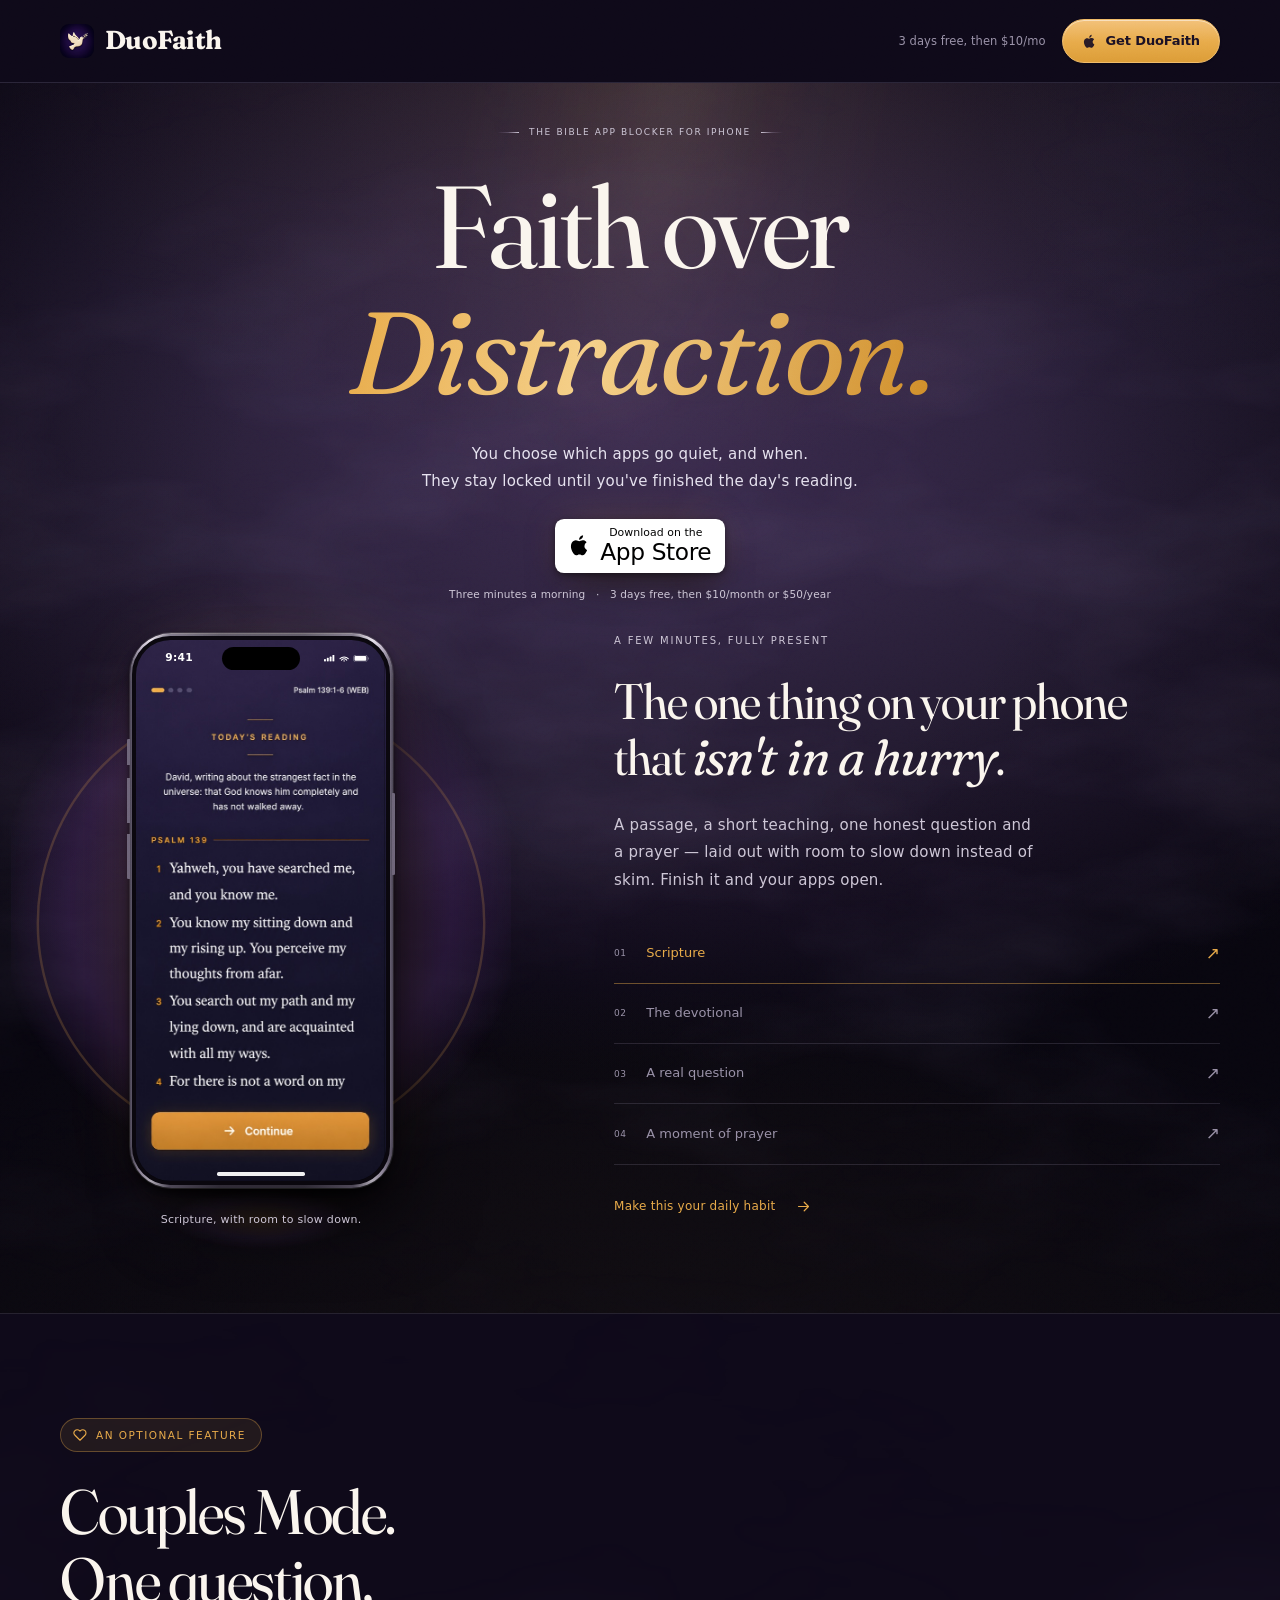
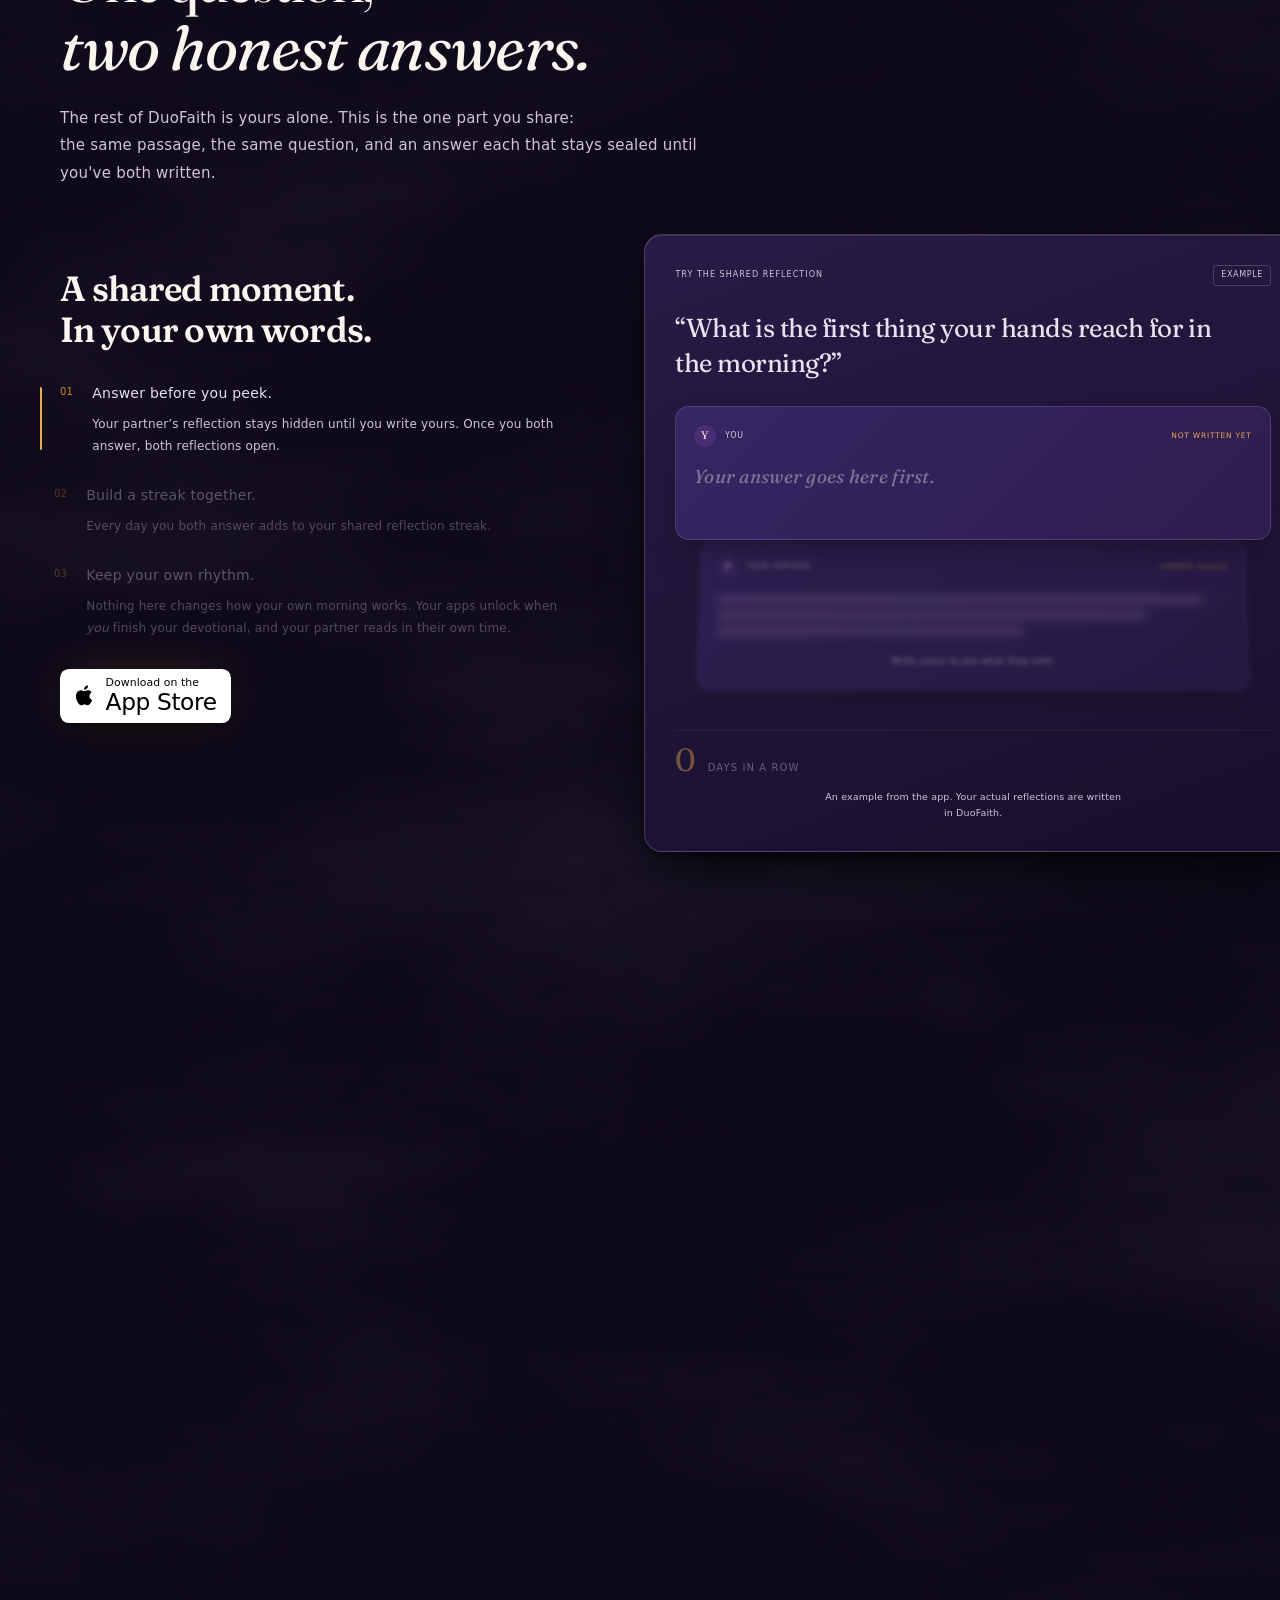
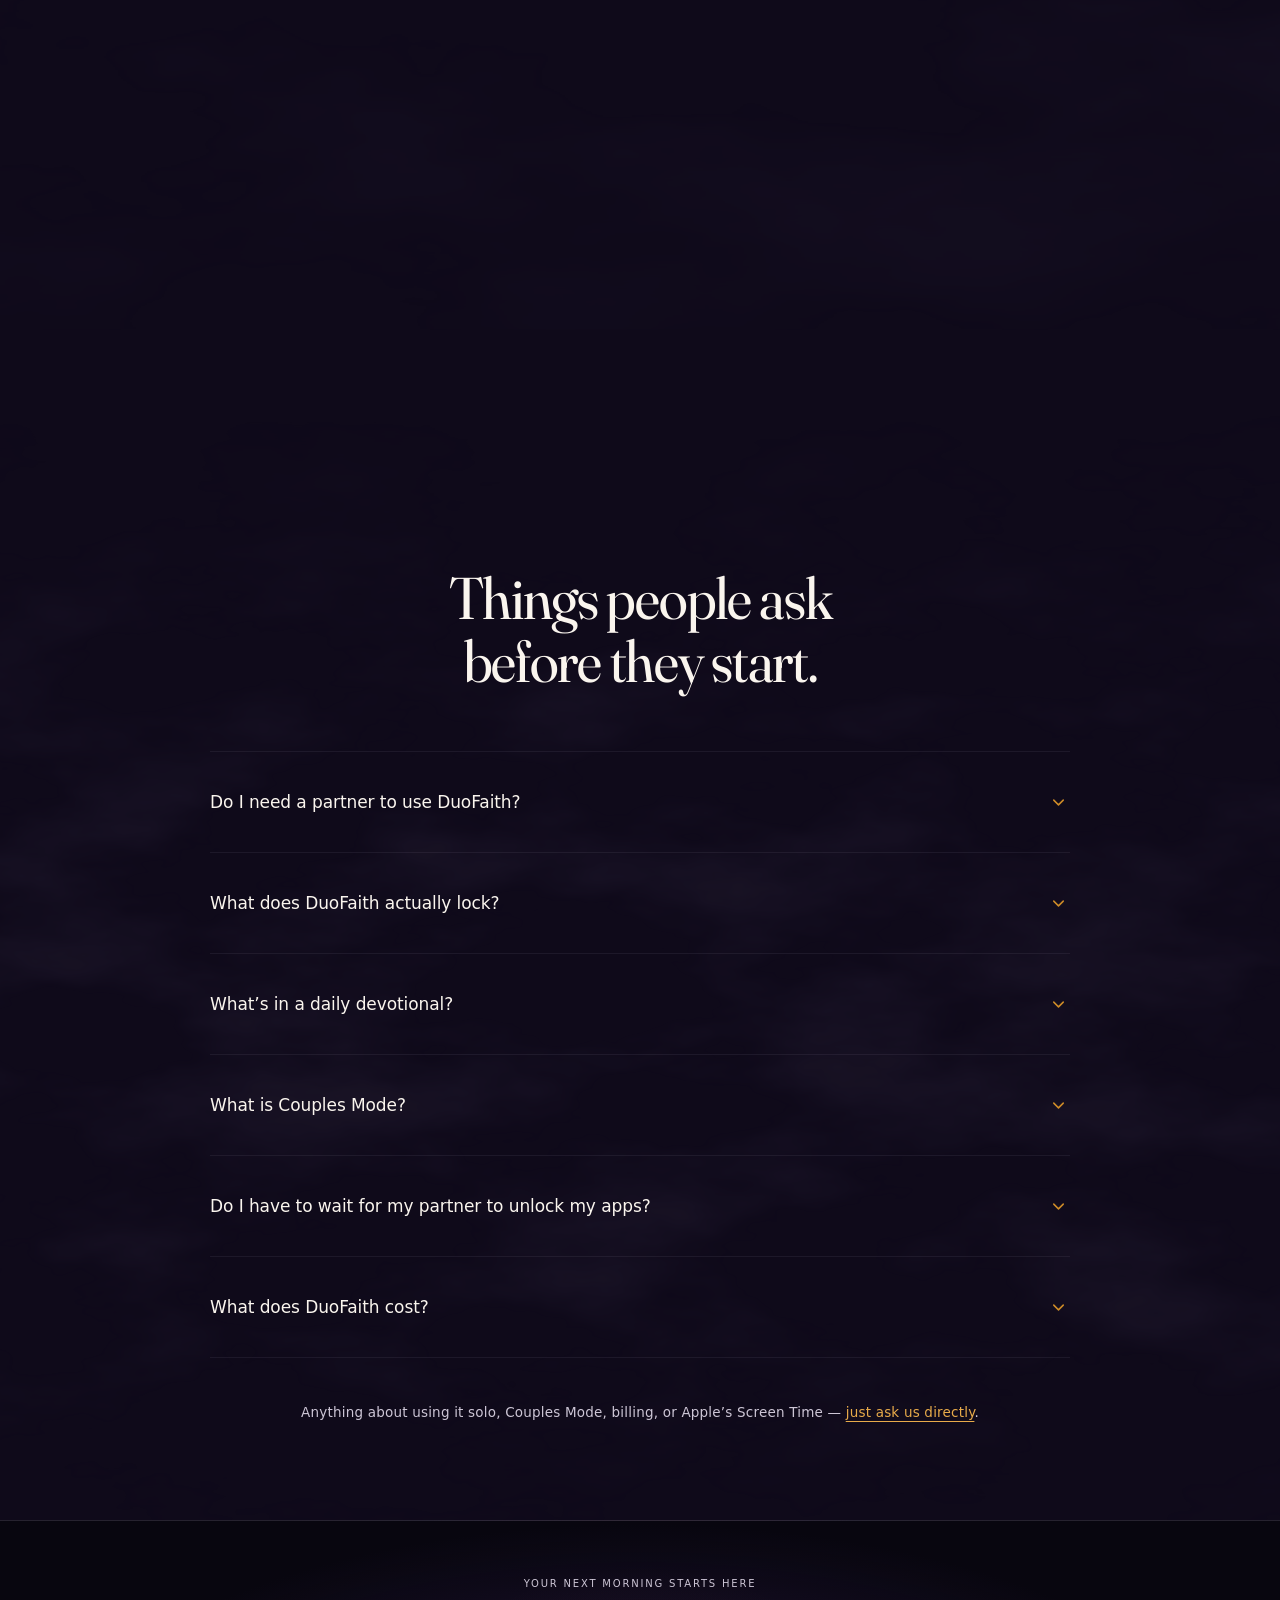
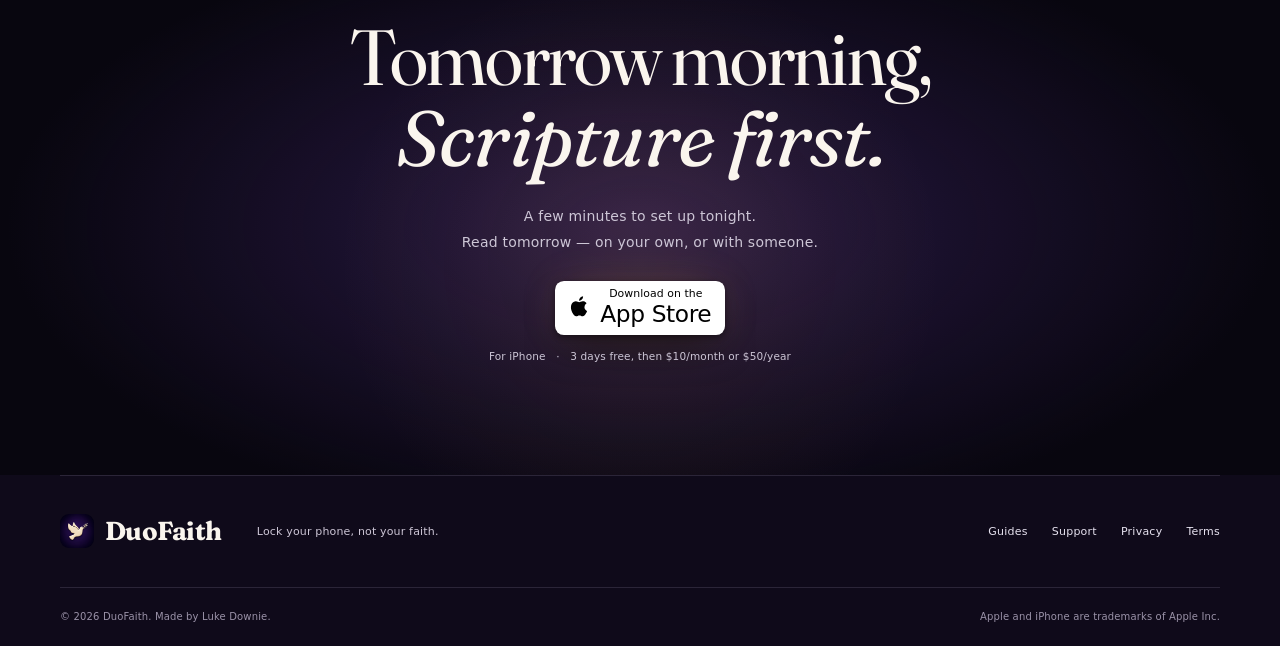
==== commit 0972d30e: "Gild the headline, light the opener, swap in Fraunces Three changes to the homepage's opener, plus t" ====
--- a/index.html
+++ b/index.html
@@ -5,6 +5,7 @@
 <meta name="theme-color" content="#0f0a1a"><meta name="apple-itunes-app" content="app-id=6792354251">
 <link rel="canonical" href="https://duofaith.com/"><link rel="icon" href="/img/dove.svg" type="image/svg+xml"><link rel="icon" href="/icon-128.png" sizes="any"><link rel="apple-touch-icon" href="/img/apple-touch-icon.png">
 <script>document.documentElement.classList.add('js')</script>
+<link rel="preload" href="/fonts/fraunces-latin-full-normal.woff2" as="font" type="font/woff2" crossorigin>
 <link rel="stylesheet" href="/home.css"><script src="/home.js" defer></script>
 <meta property="og:type" content="website"><meta property="og:site_name" content="DuoFaith"><meta property="og:url" content="https://duofaith.com/">
 <meta property="og:title" content="DuoFaith — The Bible App Blocker for iPhone"><meta property="og:description" content="Your apps stay locked until you've read. A daily devotional, a real question, a prayer — then your phone opens up. Built for your own routine, with an optional Couples Mode. 3 days free, then $10/month or $50/year."><meta property="og:image" content="https://duofaith.com/og-card.jpg">
@@ -22,7 +23,7 @@
     <symbol id="i-status" viewBox="0 0 72 12"><g fill="currentColor" stroke="none"><rect y="7" width="3" height="4" rx="1"/><rect x="4.5" y="5" width="3" height="6" rx="1"/><rect x="9" y="3" width="3" height="8" rx="1"/><rect x="13.5" y=".5" width="3" height="10.5" rx="1"/><circle cx="32.2" cy="10.2" r="1.2"/><rect x="48.9" y="2.2" width="18.8" height="7.6" rx="1.6"/><rect x="70.6" y="4.2" width="1.2" height="3.6" rx=".6" opacity=".45"/></g><g fill="none" stroke="currentColor" stroke-linecap="round"><path d="M25.6 6.4A9.3 9.3 0 0 1 38.8 6.4" stroke-width="1.7"/><path d="M28 8.7A6 6 0 0 1 36.4 8.7" stroke-width="1.7"/><rect x="47.3" y=".6" width="22" height="10.8" rx="3.1" stroke-width="1" opacity=".45"/></g></symbol>
   </defs></svg><a class="skip" href="#main">Skip to content</a><header class="site-header"><div class="container header-inner"><a class="logo" href="/" aria-label="DuoFaith home"><img src="/img/app-icon-256.png" alt="" width="36" height="36">DuoFaith</a><div class="nav-cta"><p class="nav-offer">3 days free, then $10/mo</p><a class="nav-download" href="https://apps.apple.com/us/app/duofaith-bible-app-blocker/id6792354251" data-download="navigation"><svg class="nav-apple" aria-hidden="true" viewBox="0 0 24 24"><use href="#i-apple"/></svg><b>Get DuoFaith</b></a></div></div></header>
 <main id="main">
-<section class="hero" id="screenshots" aria-labelledby="hero-title"><div class="hero-light" aria-hidden="true"></div><div class="container hero-content"><p class="eyebrow"><span class="gold-dash"></span>THE BIBLE APP BLOCKER FOR IPHONE<span class="gold-dash"></span></p><h1 id="hero-title">Faith over <br><em>Distraction.</em></h1><p class="hero-description">You choose which apps go quiet, and when. <br>They stay locked until you've finished the day's reading.</p><a class="store-badge" href="https://apps.apple.com/us/app/duofaith-bible-app-blocker/id6792354251" data-download="hero"><svg class="badge-logo" aria-hidden="true" viewBox="0 0 24 24"><use href="#i-apple"/></svg><span><small>Download on the</small><b>App Store</b></span></a><p class="download-note">Three minutes a morning <span>·</span> 3 days free, then $10/month or $50/year</p></div><div class="container reading-layout" aria-labelledby="reading-title"><div class="reading-preview reveal"><div class="reading-aura" aria-hidden="true"><svg class="ring" viewBox="-112 -112 224 224"><circle cx="0" cy="0" r="100"/></svg></div><div class="product-screen device"><span class="device-screen"><span class="device-status" aria-hidden="true"><b>9:41</b><svg class="status-icons"><use href="#i-status"/></svg></span><img id="reading-image" src="/img/current/scripture.jpg" width="553" height="1200" alt="DuoFaith's Scripture reading screen" fetchpriority="high"><img id="reading-next" class="reading-next" src="/img/current/scripture.jpg" width="553" height="1200" alt="" aria-hidden="true" decoding="async"></span></div><p class="preview-caption" id="reading-caption" aria-live="polite">Scripture, with room to slow down.</p></div><div class="reading-copy reveal"><p class="eyebrow">A FEW MINUTES, FULLY PRESENT</p><h2 id="reading-title">The one thing on your phone <br>that <em>isn't in a hurry</em>.</h2><p class="section-description">A passage, a short teaching, one honest question and a prayer — laid out with room to slow down instead of skim. Finish it and your apps open.</p><div class="reading-tabs" role="group" aria-label="Explore the daily devotional"><button type="button" data-reading="scripture" aria-pressed="true" aria-controls="reading-image" class="active"><span>01</span> Scripture <span aria-hidden="true">↗</span></button><button type="button" data-reading="lesson" aria-pressed="false" aria-controls="reading-image"><span>02</span> The devotional <span aria-hidden="true">↗</span></button><button type="button" data-reading="reflect" aria-pressed="false" aria-controls="reading-image"><span>03</span> A real question <span aria-hidden="true">↗</span></button><button type="button" data-reading="pray" aria-pressed="false" aria-controls="reading-image"><span>04</span> A moment of prayer <span aria-hidden="true">↗</span></button></div><a class="quiet-link" href="https://apps.apple.com/us/app/duofaith-bible-app-blocker/id6792354251" data-download="reading">Make this your daily habit <svg class="icon" aria-hidden="true"><use href="#i-arrow"/></svg></a></div></div></section>
+<section class="hero" id="screenshots" aria-labelledby="hero-title"><div class="hero-light" aria-hidden="true"></div><div class="smoke-veil" aria-hidden="true"><span></span></div><div class="container hero-content"><p class="eyebrow"><span class="gold-dash"></span>THE BIBLE APP BLOCKER FOR IPHONE<span class="gold-dash"></span></p><h1 id="hero-title">Faith over <br><em>Distraction.</em></h1><p class="hero-description">You choose which apps go quiet, and when. <br>They stay locked until you've finished the day's reading.</p><a class="store-badge" href="https://apps.apple.com/us/app/duofaith-bible-app-blocker/id6792354251" data-download="hero"><svg class="badge-logo" aria-hidden="true" viewBox="0 0 24 24"><use href="#i-apple"/></svg><span><small>Download on the</small><b>App Store</b></span></a><p class="download-note">Three minutes a morning <span>·</span> 3 days free, then $10/month or $50/year</p></div><div class="container reading-layout" aria-labelledby="reading-title"><div class="reading-preview reveal"><div class="reading-aura" aria-hidden="true"><svg class="ring" viewBox="-112 -112 224 224"><circle cx="0" cy="0" r="100"/></svg></div><div class="product-screen device"><span class="device-screen"><span class="device-status" aria-hidden="true"><b>9:41</b><svg class="status-icons"><use href="#i-status"/></svg></span><img id="reading-image" src="/img/current/scripture.jpg" width="553" height="1200" alt="DuoFaith's Scripture reading screen" fetchpriority="high"><img id="reading-next" class="reading-next" src="/img/current/scripture.jpg" width="553" height="1200" alt="" aria-hidden="true" decoding="async"></span></div><p class="preview-caption" id="reading-caption" aria-live="polite">Scripture, with room to slow down.</p></div><div class="reading-copy reveal"><p class="eyebrow">A FEW MINUTES, FULLY PRESENT</p><h2 id="reading-title">The one thing on your phone <br>that <em>isn't in a hurry</em>.</h2><p class="section-description">A passage, a short teaching, one honest question and a prayer — laid out with room to slow down instead of skim. Finish it and your apps open.</p><div class="reading-tabs" role="group" aria-label="Explore the daily devotional"><button type="button" data-reading="scripture" aria-pressed="true" aria-controls="reading-image" class="active"><span>01</span> Scripture <span aria-hidden="true">↗</span></button><button type="button" data-reading="lesson" aria-pressed="false" aria-controls="reading-image"><span>02</span> The devotional <span aria-hidden="true">↗</span></button><button type="button" data-reading="reflect" aria-pressed="false" aria-controls="reading-image"><span>03</span> A real question <span aria-hidden="true">↗</span></button><button type="button" data-reading="pray" aria-pressed="false" aria-controls="reading-image"><span>04</span> A moment of prayer <span aria-hidden="true">↗</span></button></div><a class="quiet-link" href="https://apps.apple.com/us/app/duofaith-bible-app-blocker/id6792354251" data-download="reading">Make this your daily habit <svg class="icon" aria-hidden="true"><use href="#i-arrow"/></svg></a></div></div></section>
 <section class="couples-section container section-space smoke" id="couples" aria-labelledby="couples-title"><div class="smoke-veil" aria-hidden="true"><span></span></div><div class="couples-heading reveal"><p class="eyebrow"><svg class="icon" aria-hidden="true"><use href="#i-heart"/></svg>AN OPTIONAL FEATURE</p><h2 id="couples-title">Couples Mode.<br>One question,<br><em>two honest answers.</em></h2><p>The rest of DuoFaith is yours alone. This is the one part you share: <br>the same passage, the same question, and an answer each that stays sealed until you've both written.</p></div><div class="couples-layout"><div class="demo-track"><div class="reflection-demo"><div class="demo-heading"><span class="eyebrow">TRY THE SHARED REFLECTION</span><span class="demo-tag">EXAMPLE</span></div><p class="reflection-question">“What is the first thing your hands reach for in the morning?”</p><div class="reflection-answer"><div class="answer-label"><span class="avatar">Y</span> YOU <span id="your-answer-status">NOT WRITTEN YET</span></div><p id="your-answer" class="is-blank">Your answer goes here first.</p></div><div class="reflection-answer partner-answer"><div class="answer-label"><span class="avatar">P</span> YOUR PARTNER <span id="partner-answer-status">ANSWER SEALED</span></div><div class="seal-stack"><div id="sealed-answer"><div class="sealed-lines" aria-hidden="true"><span></span><span></span><span></span></div><p>Write yours to see what they said.</p></div><p id="revealed-answer">“My phone. I say five minutes and it’s always forty.”</p></div></div><div class="demo-streak" id="demo-streak" aria-hidden="true"><span class="streak-num" id="streak-num">0</span><span class="streak-label" id="streak-label">days in a row</span></div><p class="demo-note" id="demo-note" aria-live="polite">An example from the app. Your actual reflections are written in DuoFaith.</p></div></div><div class="couples-explanation"><h3>A shared moment.<br>In your own words.</h3><ol><li><span>01</span><div><strong>Answer before you peek.</strong><p>Your partner’s reflection stays hidden until you write yours. Once you both answer, both reflections open.</p></div></li><li><span>02</span><div><strong>Build a streak together.</strong><p>Every day you both answer adds to your shared reflection streak.</p></div></li><li><span>03</span><div><strong>Keep your own rhythm.</strong><p>Nothing here changes how your own morning works. Your apps unlock when <em>you</em> finish your devotional, and your partner reads in their own time.</p></div></li></ol><a class="store-badge" href="https://apps.apple.com/us/app/duofaith-bible-app-blocker/id6792354251" data-download="couples"><svg class="badge-logo" aria-hidden="true" viewBox="0 0 24 24"><use href="#i-apple"/></svg><span><small>Download on the</small><b>App Store</b></span></a></div></div></section>
 <section class="faq-section container section-space smoke" id="faq"><div class="smoke-veil" aria-hidden="true"><span></span></div><div class="faq-heading reveal"><h2>Things people ask before they start.</h2></div><div class="faq-list reveal"><details><summary>Do I need a partner to use DuoFaith?<span class="faq-mark" aria-hidden="true"><svg class="icon"><use href="#i-chevron"/></svg></span></summary><div class="faq-body"><p>No. The app locking, the daily devotional, the reflection, the prayer and your reading streak are all built for one person, and that is how the app works out of the box. Couples Mode is an extra you can switch on later, or never touch. DuoFaith is available for iPhone; check the App Store for current device compatibility.</p></div></details><details><summary>What does DuoFaith actually lock?<span class="faq-mark" aria-hidden="true"><svg class="icon"><use href="#i-chevron"/></svg></span></summary><div class="faq-body"><p>Only the apps you choose. Set a daily lock time and DuoFaith uses Apple’s Screen Time controls to shield those apps until you finish your devotional. Keep essential apps out of your selection so they stay available.</p></div></details><details><summary>What’s in a daily devotional?<span class="faq-mark" aria-hidden="true"><svg class="icon"><use href="#i-chevron"/></svg></span></summary><div class="faq-body"><p>A Bible passage, a short teaching, one reflection question, and a prayer. It takes a few minutes. On your own, the reflection is a quiet pause that stays yours. With Couples Mode on, you write an answer to share with your partner.</p></div></details><details><summary>What is Couples Mode?<span class="faq-mark" aria-hidden="true"><svg class="icon"><use href="#i-chevron"/></svg></span></summary><div class="faq-body"><p>An optional feature for people who want to read alongside a partner. Pair two iPhones with an invite code and you each answer the same daily reflection question. Your partner’s answer stays hidden until you submit yours; once both have answered, you can read each other’s responses. Days when you both answer build your shared streak. It is included in every subscription and stays off until you set it up.</p></div></details><details><summary>Do I have to wait for my partner to unlock my apps?<span class="faq-mark" aria-hidden="true"><svg class="icon"><use href="#i-chevron"/></svg></span></summary><div class="faq-body"><p>No. Your own devotional unlocks your own selected apps, paired or not. You can finish at different times. The only shared part is the reflection: both answers become available after you have both written.</p></div></details><details><summary>What does DuoFaith cost?<span class="faq-mark" aria-hidden="true"><svg class="icon"><use href="#i-chevron"/></svg></span></summary><div class="faq-body"><p>You get 3 days free. After that it is $10 a month or $50 a year, and one subscription covers everything, Couples Mode included if you use it. There is no free tier, so if you do not want to keep it, cancel inside the 3 days. The trial turns into a paid subscription otherwise. Everything is managed and cancelled in your Apple account, not by us.</p></div></details></div><p class="faq-foot">Anything about using it solo, Couples Mode, billing, or Apple’s Screen Time — <a href="mailto:duofaithsupport@gmail.com">just ask us directly</a>.</p></section>
 <section class="download-section" id="download"><div class="container reveal"><p class="eyebrow">YOUR NEXT MORNING STARTS HERE</p><h2>Tomorrow morning,<br><em>Scripture first.</em></h2><p>A few minutes to set up tonight.<br>Read tomorrow — on your own, or with someone.</p><a class="store-badge" href="https://apps.apple.com/us/app/duofaith-bible-app-blocker/id6792354251" data-download="closing"><svg class="badge-logo" aria-hidden="true" viewBox="0 0 24 24"><use href="#i-apple"/></svg><span><small>Download on the</small><b>App Store</b></span></a><p class="download-note">For iPhone <span>·</span> 3 days free, then $10/month or $50/year</p></div></section>
--- a/home.css
+++ b/home.css
@@ -1,3 +1,27 @@
+/* Fraunces, self-hosted, SIL OFL (see fonts/LICENSE-Fraunces.txt).
+   Replaces ui-serif. `ui-serif` resolves to New York on Apple platforms, which is
+   Apple's *UI* serif — a face engineered to be neutral and invisible at interface
+   sizes. Setting it at clamp(78px,9.1vw,127px) meant displaying, at 127px, a
+   typeface designed to have no opinion, and that was most of why this page read
+   as a competent template. Fraunces has one: four axes, including WONK, which
+   swaps in leaning, hand-cut letterforms, and opsz, so a 127px headline and a
+   19px answer get genuinely different cuts rather than one cut scaled.
+   Roman carries all four axes (121KB). Italic is the wght+WONK subset (46KB) —
+   it appears only as emphasis and in the demo answers, where opsz buys little and
+   the extra 100KB is not worth it. Unknown axes are ignored, so the settings
+   below are safe on both files.
+   font-display:swap, and the swap is invisible: .hero-content holds at opacity 0
+   for the first 500ms, which is longer than this font takes to arrive. */
+@font-face{
+  font-family:'Fraunces';
+  src:url('/fonts/fraunces-latin-full-normal.woff2') format('woff2');
+  font-weight:100 900;font-style:normal;font-display:swap;
+}
+@font-face{
+  font-family:'Fraunces';
+  src:url('/fonts/fraunces-latin-wonk-italic.woff2') format('woff2');
+  font-weight:100 900;font-style:italic;font-display:swap;
+}
 :root {
   color-scheme:dark;
   /* Elevation ladder. Each step is ~35% lighter than the last, so a card reads as
@@ -24,11 +48,10 @@
   /* A light source above the page: lit top edge, then real shadow beneath. */
   --lift-1:inset 0 1px 0 rgba(255,238,210,.07),0 2px 6px rgba(0,0,0,.45),0 18px 38px -14px rgba(0,0,0,.7);
   --lift-2:inset 0 1px 0 rgba(255,238,210,.1),0 3px 8px rgba(0,0,0,.5),0 30px 58px -14px rgba(0,0,0,.8);
-  /* ui-serif resolves to New York on Apple platforms, which is the exact face the
-     app uses for its display type. Costs nothing to load; Georgia is the fallback
-     for Windows and Android. The sans already resolves to SF Pro on Apple, matching
-     the app's body face, with a proper chain behind it for everywhere else. */
-  --serif:ui-serif,'New York',Georgia,'Times New Roman',serif;
+  /* Fraunces first, with the old chain behind it as the fallback if the webfont
+     never arrives. The sans still resolves to SF Pro on Apple, matching the app's
+     body face, with a proper chain behind it for everywhere else. */
+  --serif:'Fraunces',ui-serif,'New York',Georgia,'Times New Roman',serif;
   --sans:-apple-system,BlinkMacSystemFont,system-ui,'Segoe UI',Roboto,'Helvetica Neue',Arial,sans-serif;
 }
 *{box-sizing:border-box}
@@ -45,16 +68,41 @@
   background-size:160px 160px}
 html{scroll-behavior:smooth;scroll-padding-top:110px}
 body{margin:0;background:var(--bg);color:var(--text);font-family:var(--sans);-webkit-font-smoothing:antialiased;line-height:1.6}
-h1,h2,h3,p,figure{margin:0}/* Bold, like the app's display type. Georgia needed heavy negative tracking to
-   close up at display sizes; New York is already tightly fitted and goes muddy
-   under it, so the tracking drops from -.055em to -.022em. */
+h1,h2,h3,p,figure{margin:0}/* Tracking history, since it keeps being the thing that needs retuning per face:
+   Georgia needed -.055em to close up at display sizes; New York is tightly
+   fitted already and went muddy under it, so it dropped to -.022em. Fraunces at
+   opsz 144 is fitted tighter still — the optical-size axis is doing the closing
+   up that negative tracking used to do by hand — so it holds at -.022em rather
+   than needing more. Check this if the face ever changes again. */
 h1,h2{font-family:var(--serif);font-weight:400;letter-spacing:-.022em;line-height:1.08;color:var(--cream)}h2{font-size:clamp(38px,4.5vw,64px)}
+/* The two cuts. Display takes the largest optical size, softened corners and
+   WONK on — the leaning, hand-carved letterforms that are the reason this face
+   is here rather than any other.
+   `wght` is deliberately NOT listed: naming an axis in font-variation-settings
+   takes it away from font-weight, and .logo (700) and .couples-explanation h3
+   (600) still need font-weight to work. Only the other three axes are ever set. */
+h1,h2{font-variation-settings:'opsz' 144,'SOFT' 24,'WONK' 1}
+/* Serif under ~36px takes a low optical size instead: x-height rises, spacing
+   opens, letterforms widen. That is the whole point of an opsz axis, and it is
+   the one thing a single scaled cut cannot do. WONK goes off down here — at text
+   size the leaning forms stop reading as character and start reading as a wobble.
+   This list is every serif element on the page that is not an h1/h2. If you add
+   another, add it here too, or it will inherit the 144 display cut at 19px. */
+.logo,.reflection-question,.avatar,.reflection-answer>p,#revealed-answer,
+.streak-num,.couples-explanation h3,.mobile-download strong{
+  font-variation-settings:'opsz' 26,'SOFT' 44,'WONK' 0}
 /* Most display type here carries an authored <br>, so balance only does anything
    at the widths where those breaks are suppressed — which is exactly where a
    headline would otherwise orphan a word. `pretty` earns its place everywhere:
    it is the running copy, not the headings, that strands last words. */
 h1,h2,h3,summary{text-wrap:balance}
-p,li,figcaption,.section-description{text-wrap:pretty}em{font-weight:inherit;color:var(--gold-light)}a{color:inherit}img{display:block;max-width:100%;height:auto}button{font:inherit;color:inherit}button,a,summary{touch-action:manipulation;-webkit-tap-highlight-color:transparent}button{cursor:pointer}button:disabled{cursor:default}svg{display:block}.icon{width:20px;height:20px;fill:none;stroke:currentColor;stroke-width:1.7;stroke-linecap:round;stroke-linejoin:round;flex-shrink:0}.icon-library{position:absolute;width:0;height:0;overflow:hidden}.container{width:min(1160px,calc(100% - 96px));margin-inline:auto}/* Uneven vertical rhythm. Identical padding on every band is a metronome; these
+p,li,figcaption,.section-description{text-wrap:pretty}
+/* The other half of the tracking law: display tightens, running copy opens up.
+   +.015em at body size is what stops a dark page's text looking clotted.
+   The labels keep their .18em rather than taking the law's +.04em — that figure
+   was measured on 14px sentence-case, and 10px uppercase needs more air, not
+   less. Same principle, different size and case, so a different number. */
+body,p,li,figcaption{letter-spacing:.015em}em{font-weight:inherit;color:inherit}a{color:inherit}img{display:block;max-width:100%;height:auto}button{font:inherit;color:inherit}button,a,summary{touch-action:manipulation;-webkit-tap-highlight-color:transparent}button{cursor:pointer}button:disabled{cursor:default}svg{display:block}.icon{width:20px;height:20px;fill:none;stroke:currentColor;stroke-width:1.7;stroke-linecap:round;stroke-linejoin:round;flex-shrink:0}.icon-library{position:absolute;width:0;height:0;overflow:hidden}.container{width:min(1160px,calc(100% - 96px));margin-inline:auto}/* Uneven vertical rhythm. Identical padding on every band is a metronome; these
    breathe differently so the page has a pace instead of a tick. */
 .section-space{padding-block:120px}
 .couples-section{padding-block:104px 128px}
@@ -90,7 +138,10 @@
 /* Side button */
 .device:after{right:calc(var(--w)*-.008);top:calc(var(--w)*.609);width:calc(var(--w)*.010);height:calc(var(--w)*.312);border-radius:0 calc(var(--w)*.005) calc(var(--w)*.005) 0}
 /* Navigation */
-.site-header{position:sticky;top:0;z-index:100;background:rgba(15,10,26,.93);backdrop-filter:blur(20px);border-bottom:1px solid var(--line)}.header-inner{min-height:82px;display:flex;justify-content:space-between;align-items:center;gap:25px}.logo{display:inline-flex;align-items:center;gap:11px;font-family:var(--serif);font-size:26px;font-weight:700;letter-spacing:-.02em;color:var(--cream);text-decoration:none;white-space:nowrap}.logo img{width:34px;height:34px;border-radius:9px}/* The one CTA that follows you down the page, so it carries the offer rather than
+/* Both spellings. Safari only dropped the prefix in 18; every iOS before that —
+   which is a real share of an iPhone app's audience — needs -webkit- or the bar
+   loses its blur and the page scrolls visibly through it. */
+.site-header{position:sticky;top:0;z-index:100;background:rgba(15,10,26,.93);-webkit-backdrop-filter:blur(20px);backdrop-filter:blur(20px);border-bottom:1px solid var(--line)}.header-inner{min-height:82px;display:flex;justify-content:space-between;align-items:center;gap:25px}.logo{display:inline-flex;align-items:center;gap:11px;font-family:var(--serif);font-size:26px;font-weight:700;letter-spacing:-.02em;color:var(--cream);text-decoration:none;white-space:nowrap}.logo img{width:34px;height:34px;border-radius:9px}/* The one CTA that follows you down the page, so it carries the offer rather than
    a label — but the offer sits beside the pill, not inside it. Stacked title over
    price is a card; at nav height it collapsed to 12.5px over 9.5px and read as a
    dense block rather than a button. One line in the pill, the terms next to it at
@@ -125,6 +176,54 @@
    scroll container, which means any future scroll()/view() timeline inside the
    hero would attach to it, find nothing scrolls, and silently animate nothing. */
 .hero{position:relative;isolation:isolate;overflow:clip;padding:40px 0 84px;background:var(--surface-0);border-bottom:1px solid var(--line)}
+/* THE SHAFT. Everything in .hero-light is a soft broad ellipse fading out at
+   70-76% — four of them, and not one hard edge among them. That is fog with no
+   beam in it, and fog with no beam in it reads as a wash rather than as air,
+   which is the whole reason this band looks bare.
+   Three parts, all load-bearing:
+     · a steep linear gradient with its stops close together, so the beam has an
+       actual edge instead of being another gradient;
+     · filter:blur, which turns that edge from a printed stripe into something
+       volumetric;
+     · a radial mask, so the beam exists only near its source and dies out before
+       it reaches a border — unmasked it reads as a decal laid on the page.
+   Off-axis at 101deg deliberately. The centred symmetrical version behind a hero
+   headline is the most-copied dark-page move of the last two years; the one that
+   still works is the one you notice second, not first.
+   z-index:-1, not 1. Negative z-index descendants paint above this element's own
+   background but below its in-flow content, so the beam lands on the light layer
+   without ever covering the headline or the phone. At z-index:1 it would sit on
+   top of .reading-layout, which is unpositioned and therefore paints lower. */
+.hero:before{content:'';position:absolute;inset:-18% -10% auto -10%;height:118%;
+  z-index:-1;pointer-events:none;mix-blend-mode:screen;opacity:.55;
+  background:linear-gradient(101deg,
+    transparent 36%,rgba(232,171,74,.10) 43%,rgba(245,208,137,.17) 47%,
+    rgba(232,171,74,.07) 52%,transparent 58%);
+  background:linear-gradient(101deg in oklab,
+    transparent 36%,rgba(232,171,74,.10) 43%,rgba(245,208,137,.17) 47%,
+    rgba(232,171,74,.07) 52%,transparent 58%);
+  filter:blur(15px);
+  -webkit-mask-image:radial-gradient(ellipse 66% 52% at 44% 10%,#000 8%,transparent 70%);
+          mask-image:radial-gradient(ellipse 66% 52% at 44% 10%,#000 8%,transparent 70%)}
+/* A second, coarser grain over the opener only, above the plume. The global
+   layer on body:after is a 160px tile, and across this much open gradient the
+   repeat is findable if you look for it; a second field at a very different
+   frequency beats against the first and the tiling stops being perceptible. */
+.hero:after{content:'';position:absolute;inset:0;z-index:-1;pointer-events:none;
+  opacity:.03;mix-blend-mode:overlay;
+  background-image:url("data:image/svg+xml,%3Csvg xmlns='http://www.w3.org/2000/svg' width='320' height='320'%3E%3Cfilter id='m'%3E%3CfeTurbulence type='fractalNoise' baseFrequency='.32' numOctaves='2' stitchTiles='stitch'/%3E%3C/filter%3E%3Crect width='320' height='320' filter='url(%23m)'/%3E%3C/svg%3E");
+  background-size:320px 320px}
+/* The beam is sized for a wide band. At phone width 66% of the viewport is about
+   250px, so a 15px blur is proportionally much softer and the mask sits over
+   most of the column — it stops being a beam and goes back to being a wash.
+   Narrower, tighter, further off-centre, and the plume eases off too: there is
+   far less bare gradient to fill here and the texture crowds a single column. */
+@media(max-width:700px){
+  .hero:before{opacity:.5;filter:blur(10px);inset:-12% -14% auto -14%;
+    -webkit-mask-image:radial-gradient(ellipse 92% 34% at 34% 8%,#000 6%,transparent 66%);
+            mask-image:radial-gradient(ellipse 92% 34% at 34% 8%,#000 6%,transparent 66%)}
+  .hero .smoke-veil{opacity:.15}
+}
 /* Midnight and candlelight, which is the app's own phrase for this. Four layers,
    painted top-down (first listed sits on top):
      1. counter-light — the cool purple the app puts in a top corner (#B8A9D4).
@@ -149,25 +248,39 @@
    let the cascade choose. The extra midpoints are for the same reason: each one
    is free, and each one is a band that never forms. */
 .hero-light{position:absolute;inset:0;z-index:-2;
+/* Layer 0, added on top of the four below: a vignette. Without it every one of
+   these sources fades to `transparent` and the band therefore ends at its own
+   flat --surface-0 on all four sides, evenly — which is what makes a lit scene
+   read as a rectangle of gradient. Darkening the corners is what tells the eye
+   the light has a centre and falls off from it. Centred a third of the way down,
+   where the headline sits, not at 50%. */
   background:
+    radial-gradient(ellipse 78% 64% at 50% 34%,transparent 40%,rgba(8,6,15,.58) 100%),
     radial-gradient(circle 420px at 100% 0%,rgba(184,169,212,.07),transparent 72%),
     radial-gradient(ellipse 66% 44% at 50% -2%,rgba(201,148,74,.13) 0%,rgba(201,148,74,.045) 44%,transparent 76%),
     radial-gradient(ellipse 104% 44% at 50% 104%,rgba(224,180,80,.10),transparent 70%),
     radial-gradient(ellipse 80% 52% at 50% 28%,#3a2a4e 0%,#2f2340 32%,#241b32 54%,#160f21 78%,transparent 100%);
   background:
+    radial-gradient(ellipse 78% 64% at 50% 34% in oklab,transparent 40%,rgba(8,6,15,.58) 100%),
     radial-gradient(circle 420px at 100% 0% in oklab,rgba(184,169,212,.07),transparent 72%),
     radial-gradient(ellipse 66% 44% at 50% -2% in oklab,rgba(201,148,74,.13) 0%,rgba(201,148,74,.045) 44%,transparent 76%),
     radial-gradient(ellipse 104% 44% at 50% 104% in oklab,rgba(224,180,80,.10),transparent 70%),
     radial-gradient(ellipse 80% 52% at 50% 28% in oklab,#3a2a4e 0%,#2f2340 32%,#241b32 54%,#160f21 78%,transparent 100%)}.hero-content{text-align:center;position:relative;z-index:3}.hero-content .eyebrow{display:flex;align-items:center;justify-content:center;gap:10px;color:var(--muted);font-size:9px}
 /* Uneven columns, and the phone pushed left out of its track so it breaks the
    page's own gutter instead of sitting politely inside it. */
-.reading-layout{display:grid;grid-template-columns:.88fr 1.12fr;gap:78px;align-items:center;margin-top:30px}.gold-dash{width:22px;height:1px;flex-shrink:0;background:linear-gradient(90deg,transparent,var(--gold-deep),var(--gold-light))}
+.reading-layout{display:grid;grid-template-columns:.88fr 1.12fr;gap:78px;align-items:center;margin-top:30px}/* Neutral now. These flank a label, and a label is not something you can act on. */
+.gold-dash{width:22px;height:1px;flex-shrink:0;background:linear-gradient(90deg,transparent,var(--line-strong),var(--muted))}
 .eyebrow .gold-dash:last-child{transform:scaleX(-1)}/* Sized for a sentence, not a two-word slogan. The old clamp topped out at 127px,
    which was set for "Faith over Distraction." and would run four lines here. */
 /* -.022em, which is what the note above h1,h2 says this face wants. The hero was
    overriding back to -.05em — within a hair of the -.055em that note describes as
    muddy, and the one value a display line must not carry. */
-.hero h1{font-size:clamp(78px,9.1vw,127px);line-height:.96;letter-spacing:-.022em;margin:25px 0}.hero h1 em{font-style:normal}.hero-description{font-size:15px;color:var(--text);line-height:1.8;margin-bottom:24px;max-width:540px;margin-inline:auto}.download-button{display:inline-flex;align-items:center;justify-content:center;gap:13px;background:linear-gradient(110deg,#f0b445,#d38a1e);color:#1a1024;text-decoration:none;padding:15px 21px;border:1px solid #efb75c;border-radius:8px;box-shadow:0 3px 30px #cf8c2820;min-height:56px;font-size:13px;font-weight:650;transition:transform .2s,box-shadow .2s}.download-button:hover{transform:translateY(-2px);box-shadow:0 5px 35px #cf8c2845}.download-button .apple{width:22px;height:24px;fill:currentColor;stroke:none}.download-button>.icon:last-child{width:16px;height:16px;margin-left:15px}/* App Store badge. Apple's white variant, which is the one specified for dark
+/* line-height comes off the h1,h2 default at 1.08. The .96 override sat below
+   every stance the calm references actually take — Dwell, Waking Up and Endel all
+   pin 1.2, Glorify goes to 0.92 but only with a fine optical cut and three short
+   stacked lines. At two long lines in a text-grade cut, .96 was crowding the
+   descenders of line one into the caps of line two. */
+.hero h1{font-size:clamp(78px,9.1vw,127px);letter-spacing:-.022em;margin:25px 0}.hero-description{font-size:15px;color:var(--text);line-height:1.8;margin-bottom:24px;max-width:540px;margin-inline:auto}.download-button{display:inline-flex;align-items:center;justify-content:center;gap:13px;background:linear-gradient(110deg,#f0b445,#d38a1e);color:#1a1024;text-decoration:none;padding:15px 21px;border:1px solid #efb75c;border-radius:8px;box-shadow:0 3px 30px #cf8c2820;min-height:56px;font-size:13px;font-weight:650;transition:transform .2s,box-shadow .2s}.download-button:hover{transform:translateY(-2px);box-shadow:0 5px 35px #cf8c2845}.download-button .apple{width:22px;height:24px;fill:currentColor;stroke:none}.download-button>.icon:last-child{width:16px;height:16px;margin-left:15px}/* App Store badge. Apple's white variant, which is the one specified for dark
    backgrounds. Proportions are ratios of --h, matching the official 120x40 artwork. */
 .store-badge{--h:54px;--badge-bg:#fff;--badge-fg:#000;display:inline-flex;align-items:center;gap:calc(var(--h)*.175);height:var(--h);padding:0 calc(var(--h)*.26) 0 calc(var(--h)*.24);background:var(--badge-bg);color:var(--badge-fg);border-radius:calc(var(--h)*.165);text-decoration:none;font-family:var(--sans);transition:transform .2s,box-shadow .2s}
 .store-badge{box-shadow:0 2px 6px rgba(0,0,0,.45),0 18px 40px -14px rgba(0,0,0,.75),0 0 44px -10px rgba(232,171,74,.26)}
@@ -268,7 +381,7 @@
 .couples-heading>.eyebrow{display:inline-flex;align-items:center;gap:9px;margin-bottom:26px;
   padding:8px 15px 8px 12px;font-size:10.5px;letter-spacing:.14em;color:var(--gold-light);
   background:rgba(232,171,74,.09);border:1px solid rgba(232,171,74,.34);border-radius:999px}
-.couples-heading>.eyebrow .icon{width:14px;height:14px;stroke-width:1.9}.couples-heading h2{font-size:clamp(44px,4.9vw,70px);line-height:1.08}.couples-heading h2 em{font-style:normal}.couples-heading>p:last-child{color:var(--muted);font-size:15px;margin-top:23px;line-height:1.85}/* Its children are placed by the section grid, so this wrapper steps out of the
+.couples-heading>.eyebrow .icon{width:14px;height:14px;stroke-width:1.9}.couples-heading h2{font-size:clamp(44px,4.9vw,70px);line-height:1.08}.couples-heading>p:last-child{color:var(--muted);font-size:15px;margin-top:23px;line-height:1.85}/* Its children are placed by the section grid, so this wrapper steps out of the
    box model entirely rather than forming a nested grid of its own. */
 .couples-layout{display:contents}
 /* The demo pins for roughly a screen of travel while the seal breaks. Scroll still
@@ -388,9 +501,15 @@
    the same noise. Same effect, but the two bands don't read as one texture
    photocopied twice down the page. */
 .faq-section .smoke-veil>span{background-position:74% 22%}
+/* The opener gets the plume too. It is the emptiest band on the page and it was
+   the one with nothing in the air — the veil existed and was spent on the two
+   sections that needed it least. A third crop so it doesn't read as the same
+   texture three times, and a little more of it, because there is more bare
+   gradient here for it to do something to. */
+.hero .smoke-veil{opacity:.19}
+.hero .smoke-veil>span{background-position:14% 14%}
 .faq-heading .eyebrow{margin-bottom:24px}
-.faq-heading h2{font-size:clamp(42px,4.6vw,62px);line-height:1.08}.faq-heading h2 em{font-style:normal}
-.faq-list{max-width:860px;margin-inline:auto}
+.faq-heading h2{font-size:clamp(42px,4.6vw,62px);line-height:1.08}.faq-list{max-width:860px;margin-inline:auto}
 .faq-list details{border-top:1px solid var(--line-faint)}
 .faq-list details:last-child{border-bottom:1px solid var(--line-faint)}
 .faq-list summary{display:flex;align-items:center;justify-content:space-between;gap:34px;list-style:none;cursor:pointer;padding-block:31px;min-height:100px;font-size:17px;font-weight:500;line-height:1.45;letter-spacing:-.005em;color:var(--cream);transition:color .2s ease}
@@ -406,7 +525,7 @@
 .faq-foot a{color:var(--gold-light);text-decoration:underline;text-underline-offset:4px}
 /* Candle at night. The same circle as the hero, burned down: smaller, lower on the
    page, warmer and dimmer. The page opens in morning light and closes by candlelight. */
-.download-section{text-align:center;padding-block:55px 110px;border-top:1px solid var(--line);background:radial-gradient(circle 420px at 50% 62%,rgba(232,171,74,.10),rgba(232,171,74,.03) 45%,transparent 72%),radial-gradient(ellipse at 50% 55%,#3a2360aa,transparent 70%),var(--surface-0)}.download-section h2{font-size:clamp(50px,6.1vw,84px);line-height:1.04;margin-top:25px}.download-section h2 em{font-style:normal}.download-section p:not(.eyebrow):not(.download-note){font-size:14px;color:var(--muted);line-height:1.85;margin-block:25px}.site-footer{border-top:1px solid var(--line)}.footer-top{display:flex;align-items:center;gap:35px;padding-block:35px}.footer-top>p{font-size:11px;color:var(--muted)}.footer-top nav{display:flex;gap:24px;margin-left:auto}.footer-top nav a{font-size:11px;text-decoration:none;padding-block:12px}.footer-top nav a:hover{color:var(--gold-light)}.footer-bottom{border-top:1px solid var(--line);display:flex;justify-content:space-between;gap:25px;padding-block:21px;color:var(--faint);font-size:10px}.mobile-download{display:none}
+.download-section{text-align:center;padding-block:55px 110px;border-top:1px solid var(--line);background:radial-gradient(circle 420px at 50% 62%,rgba(232,171,74,.10),rgba(232,171,74,.03) 45%,transparent 72%),radial-gradient(ellipse at 50% 55%,#3a2360aa,transparent 70%),var(--surface-0)}.download-section h2{font-size:clamp(50px,6.1vw,84px);line-height:1.04;margin-top:25px}.download-section p:not(.eyebrow):not(.download-note){font-size:14px;color:var(--muted);line-height:1.85;margin-block:25px}.site-footer{border-top:1px solid var(--line)}.footer-top{display:flex;align-items:center;gap:35px;padding-block:35px}.footer-top>p{font-size:11px;color:var(--muted)}.footer-top nav{display:flex;gap:24px;margin-left:auto}.footer-top nav a{font-size:11px;text-decoration:none;padding-block:12px}.footer-top nav a:hover{color:var(--gold-light)}.footer-bottom{border-top:1px solid var(--line);display:flex;justify-content:space-between;gap:25px;padding-block:21px;color:var(--faint);font-size:10px}.mobile-download{display:none}
 /* Current-product guides share the same design system. */
 .article-main{padding-block:65px 85px}.breadcrumbs{font-size:11px;color:var(--muted);margin-bottom:33px;display:flex;gap:12px;flex-wrap:wrap}.breadcrumbs a{text-decoration:none}.article-heading{max-width:830px}.article-heading h1{font-size:clamp(39px,5.5vw,72px);margin:20px 0 25px}.article-heading>.section-description{max-width:650px;margin-bottom:20px}.article-layout{display:grid;grid-template-columns:minmax(0,1fr) 290px;gap:90px;margin-top:45px}.article-body{font-size:16px;line-height:1.9;color:var(--text)}.article-body h2{color:var(--cream);font-size:34px;line-height:1.24;margin:44px 0 16px;letter-spacing:-.02em}.article-body p{margin-block:16px}.article-body a:not(.store-badge){color:var(--gold-light);text-underline-offset:4px}.article-body ul,.article-body ol{padding-left:23px}.article-body li{margin-block:10px}.article-body strong{color:var(--cream);font-weight:550}.article-note{padding:22px 25px;border-left:2px solid var(--gold);background:#25163b70;font-size:15px}.article-side{position:sticky;top:115px;align-self:start;border:1px solid var(--line-strong);border-radius:14px;padding:24px;background:var(--surface-3);box-shadow:var(--lift-1)}.article-side .device{--w:165px;margin:0 auto 23px}.article-side h2{font-size:29px}.article-side>p{font-size:12px;color:var(--muted);margin-block:15px}.article-side .download-button{font-size:11px;width:100%;padding:13px}.article-side .download-button>.icon:last-child{display:none}.article-meta{font-size:10px;color:var(--faint);margin-top:20px}.article-closing{margin-top:40px;border-top:1px solid var(--line);padding-top:30px}.article-closing>p{font-size:13px}.guide-grid{display:grid;grid-template-columns:repeat(2,minmax(0,1fr));gap:0 45px;margin-top:40px}.guide-entry{padding:30px 0;border-top:1px solid var(--line);text-decoration:none;display:block}.guide-entry h2{font-size:29px;line-height:1.2;margin:13px 0}.guide-entry p{font-size:13px;color:var(--muted);max-width:440px;line-height:1.8}.guide-entry .quiet-link{margin-top:12px}.guide-entry:hover h2{color:var(--gold-light)}
 @media(max-width:1050px){.container{width:calc(100% - 64px)}.reading-layout{gap:50px}.couples-section{gap:0 44px;grid-template-columns:1fr 1fr}.demo-track{margin-right:-26px}.faq-section{gap:45px}.article-layout{gap:45px}.footer-top{gap:25px}.footer-top nav{gap:18px}}
@@ -422,16 +541,38 @@
 .reading-layout{grid-template-columns:1fr;gap:37px;margin-top:34px}.reading-copy{order:0}.reading-preview{order:1;margin-left:0;margin-top:0}.couples-section{padding-block:58px 72px}
 /* No pinning on a phone. A sticky card inside a single column just covers the
    text below it, and the extra track height is pure dead scrolling. */
-.demo-track{min-height:0}.demo-track .reflection-demo{position:static;top:auto}.couples-explanation{position:static;top:auto;padding-top:0}.faq-section{padding-block:66px 56px}.reading-copy h2{font-size:40px}.reading-copy .section-description{font-size:13px}.reading-copy .eyebrow{margin-bottom:22px}.reading-tabs{grid-template-columns:1fr 1fr;gap:0 17px}.reading-tabs button{font-size:11px;gap:9px;min-height:54px}.reading-tabs button>span:first-child{font-size:8px}.reading-tabs button>span:last-child{font-size:14px}.reading-copy .quiet-link{font-size:11px}.product-screen{--w:234px}.preview-caption{font-size:10px}.couples-heading{margin-bottom:35px;text-align:left}.couples-heading>.eyebrow{justify-content:flex-start;margin-bottom:23px}.couples-heading h2{font-size:45px;line-height:1.05}.couples-heading>p:last-child{font-size:13px}.couples-heading>p:last-child br{display:none}.couples-section{grid-template-columns:1fr;gap:0}.couples-heading{grid-column:1;grid-row:1}.demo-track{grid-column:1;grid-row:2;margin-right:0}.couples-explanation{grid-column:1;grid-row:3;margin-top:38px}.reflection-demo{padding:23px}.demo-heading{flex-wrap:nowrap}.reflection-question{font-size:26px}.reflection-answer{padding:17px}.reflection-answer>p{font-size:19px}.answer-label>span:last-child{font-size:6px}.demo-note{font-size:8px}.couples-explanation h3{font-size:35px}.couples-explanation strong{font-size:14px}.couples-explanation li p{font-size:13px}.guides-cta{margin-top:50px;padding-top:38px}.guides-cta h2{font-size:32px}.guides-cta>p{font-size:13px}.faq-heading{text-align:left;margin-bottom:34px}.faq-heading h2{font-size:40px}.faq-list summary{font-size:15px;padding-block:22px;min-height:74px;gap:18px}.faq-mark{width:20px;height:20px}.faq-mark .icon{width:17px;height:17px}.faq-body>p{font-size:14px;padding-right:26px;padding-bottom:26px}.faq-foot{text-align:left;font-size:13px;margin-top:32px}.download-section{padding:30px 0 65px}.download-section h2{font-size:min(12.4vw,56px)}.download-section p:not(.eyebrow):not(.download-note){font-size:13px}.footer-top{padding-block:26px;gap:17px}.footer-top>p{font-size:9px}.footer-top nav{justify-content:space-between;gap:20px}.footer-top nav a{font-size:11px;min-height:44px;display:inline-flex;align-items:center}.footer-bottom{flex-direction:column;gap:7px;font-size:8px;padding-bottom:96px}.mobile-download:not([hidden]){position:fixed;bottom:0;left:0;right:0;z-index:90;display:flex;align-items:center;justify-content:space-between;gap:15px;padding:12px 20px calc(12px + env(safe-area-inset-bottom));background:rgba(21,14,37,.97);backdrop-filter:blur(18px);border-top:1px solid #9c80c640}.mobile-download>span{display:flex;flex-direction:column;gap:2px}.mobile-download strong{font-family:var(--serif);font-size:15px;font-weight:700;color:var(--cream)}.mobile-download small{font-size:8px;color:var(--muted)}.article-main{padding-top:35px}.article-heading h1{font-size:42px}.article-layout{margin-top:30px}.article-body{font-size:15px}.article-body h2{font-size:31px}.article-note{padding:17px 20px;font-size:14px}.guide-grid{grid-template-columns:1fr;gap:0}.guide-entry h2{font-size:29px}}
+.demo-track{min-height:0}.demo-track .reflection-demo{position:static;top:auto}.couples-explanation{position:static;top:auto;padding-top:0}.faq-section{padding-block:66px 56px}.reading-copy h2{font-size:40px}.reading-copy .section-description{font-size:13px}.reading-copy .eyebrow{margin-bottom:22px}.reading-tabs{grid-template-columns:1fr 1fr;gap:0 17px}.reading-tabs button{font-size:11px;gap:9px;min-height:54px}.reading-tabs button>span:first-child{font-size:8px}.reading-tabs button>span:last-child{font-size:14px}.reading-copy .quiet-link{font-size:11px}.product-screen{--w:234px}.preview-caption{font-size:10px}.couples-heading{margin-bottom:35px;text-align:left}.couples-heading>.eyebrow{justify-content:flex-start;margin-bottom:23px}.couples-heading h2{font-size:45px;line-height:1.05}.couples-heading>p:last-child{font-size:13px}.couples-heading>p:last-child br{display:none}.couples-section{grid-template-columns:1fr;gap:0}.couples-heading{grid-column:1;grid-row:1}.demo-track{grid-column:1;grid-row:2;margin-right:0}.couples-explanation{grid-column:1;grid-row:3;margin-top:38px}.reflection-demo{padding:23px}.demo-heading{flex-wrap:nowrap}.reflection-question{font-size:26px}.reflection-answer{padding:17px}.reflection-answer>p{font-size:19px}.answer-label>span:last-child{font-size:6px}.demo-note{font-size:8px}.couples-explanation h3{font-size:35px}.couples-explanation strong{font-size:14px}.couples-explanation li p{font-size:13px}.guides-cta{margin-top:50px;padding-top:38px}.guides-cta h2{font-size:32px}.guides-cta>p{font-size:13px}.faq-heading{text-align:left;margin-bottom:34px}.faq-heading h2{font-size:40px}.faq-list summary{font-size:15px;padding-block:22px;min-height:74px;gap:18px}.faq-mark{width:20px;height:20px}.faq-mark .icon{width:17px;height:17px}.faq-body>p{font-size:14px;padding-right:26px;padding-bottom:26px}.faq-foot{text-align:left;font-size:13px;margin-top:32px}.download-section{padding:30px 0 65px}.download-section h2{font-size:min(12.4vw,56px)}.download-section p:not(.eyebrow):not(.download-note){font-size:13px}.footer-top{padding-block:26px;gap:17px}.footer-top>p{font-size:9px}.footer-top nav{justify-content:space-between;gap:20px}.footer-top nav a{font-size:11px;min-height:44px;display:inline-flex;align-items:center}.footer-bottom{flex-direction:column;gap:7px;font-size:8px;padding-bottom:96px}.mobile-download:not([hidden]){position:fixed;bottom:0;left:0;right:0;z-index:90;display:flex;align-items:center;justify-content:space-between;gap:15px;padding:12px 20px calc(12px + env(safe-area-inset-bottom));background:rgba(21,14,37,.97);-webkit-backdrop-filter:blur(18px);backdrop-filter:blur(18px);border-top:1px solid #9c80c640}.mobile-download>span{display:flex;flex-direction:column;gap:2px}.mobile-download strong{font-family:var(--serif);font-size:15px;font-weight:700;color:var(--cream)}.mobile-download small{font-size:8px;color:var(--muted)}.article-main{padding-top:35px}.article-heading h1{font-size:42px}.article-layout{margin-top:30px}.article-body{font-size:15px}.article-body h2{font-size:31px}.article-note{padding:17px 20px;font-size:14px}.guide-grid{grid-template-columns:1fr;gap:0}.guide-entry h2{font-size:29px}}
 @media(max-width:360px){.container{width:calc(100% - 32px)}.logo{font-size:20px;gap:7px}.logo img{width:26px;height:26px}.header-inner{gap:8px}.nav-download{font-size:11px;padding:0 13px;gap:7px}.store-badge{--h:45px}.reading-copy h2{font-size:35px}.couples-heading h2{font-size:41px}.reflection-demo{padding:18px}.reflection-question{font-size:24px}.answer-label{gap:6px;font-size:7px}.faq-heading h2{font-size:36px}.footer-top>p{width:100%;margin:0}}
-/* Accent range: large serif emphasis catches light across the line instead of
-   sitting at one flat value. Guarded, since the fallback of a clipped background
-   with no support would be invisible text. */
+/* Display emphasis is roman to italic, not colour — everywhere except one word.
+   The argument for keeping colour off headlines still holds and still applies to
+   every h2 on the page: gold on the headline AND the eyebrow AND the CTA AND the
+   badge rim leaves nothing for gold to mean, so below it marks only what you can
+   act on and the emphasis is carried by the letterforms instead.
+   The exception is the hero's "Distraction." — the one brand moment the earlier
+   note always allowed for, now taken. It is the app's own amber, and not by
+   eye: sampling img/current/*.jpg for its dominant amber pixels returns
+   #d08828-#e09828 across the Begin Reading button, the prayer glyph and the
+   streak ring, which is --gold (#cf8c28) to within a couple of values. The ramp
+   was already the app's; this just spends it in the one place it earns.
+   A gradient rather than a flat fill, because at 127px a single value goes dead
+   across the width of a long word — this lets the light run through it the way
+   the app's own button does. */
+h1 em,h2 em{font-style:italic;color:var(--cream)}
+/* Guarded. A clipped background with no support renders the text invisible, and
+   the fallback above — italic cream — is a perfectly good headline on its own. */
 @supports ((background-clip:text) or (-webkit-background-clip:text)){
-  .hero h1 em,.couples-heading h2 em,.faq-heading h2 em,.download-section h2 em{
+  .hero h1 em{
     background:linear-gradient(100deg,var(--gold-light),var(--gold-glow) 42%,var(--gold));
     -webkit-background-clip:text;background-clip:text;color:transparent;
+    /* Insurance for older WebKit, where `color` alone does not always clear the
+       fill under background-clip:text. Current engines do not need it — checked,
+       the computed fill is already transparent without this line. */
+    -webkit-text-fill-color:transparent;
   }
+  /* The page's ::selection sets `color`, which a transparent text-fill wins
+     against — so selecting this word would paint a gold highlight over invisible
+     letters. Restore a real fill for the selected state only. */
+  .hero h1 em::selection{-webkit-text-fill-color:var(--bg);color:var(--bg)}
 }
 /* One slow entrance, and then the page never animates itself again. Half a second
    of stillness, then a second to arrive — the only genuinely slow motion on any of
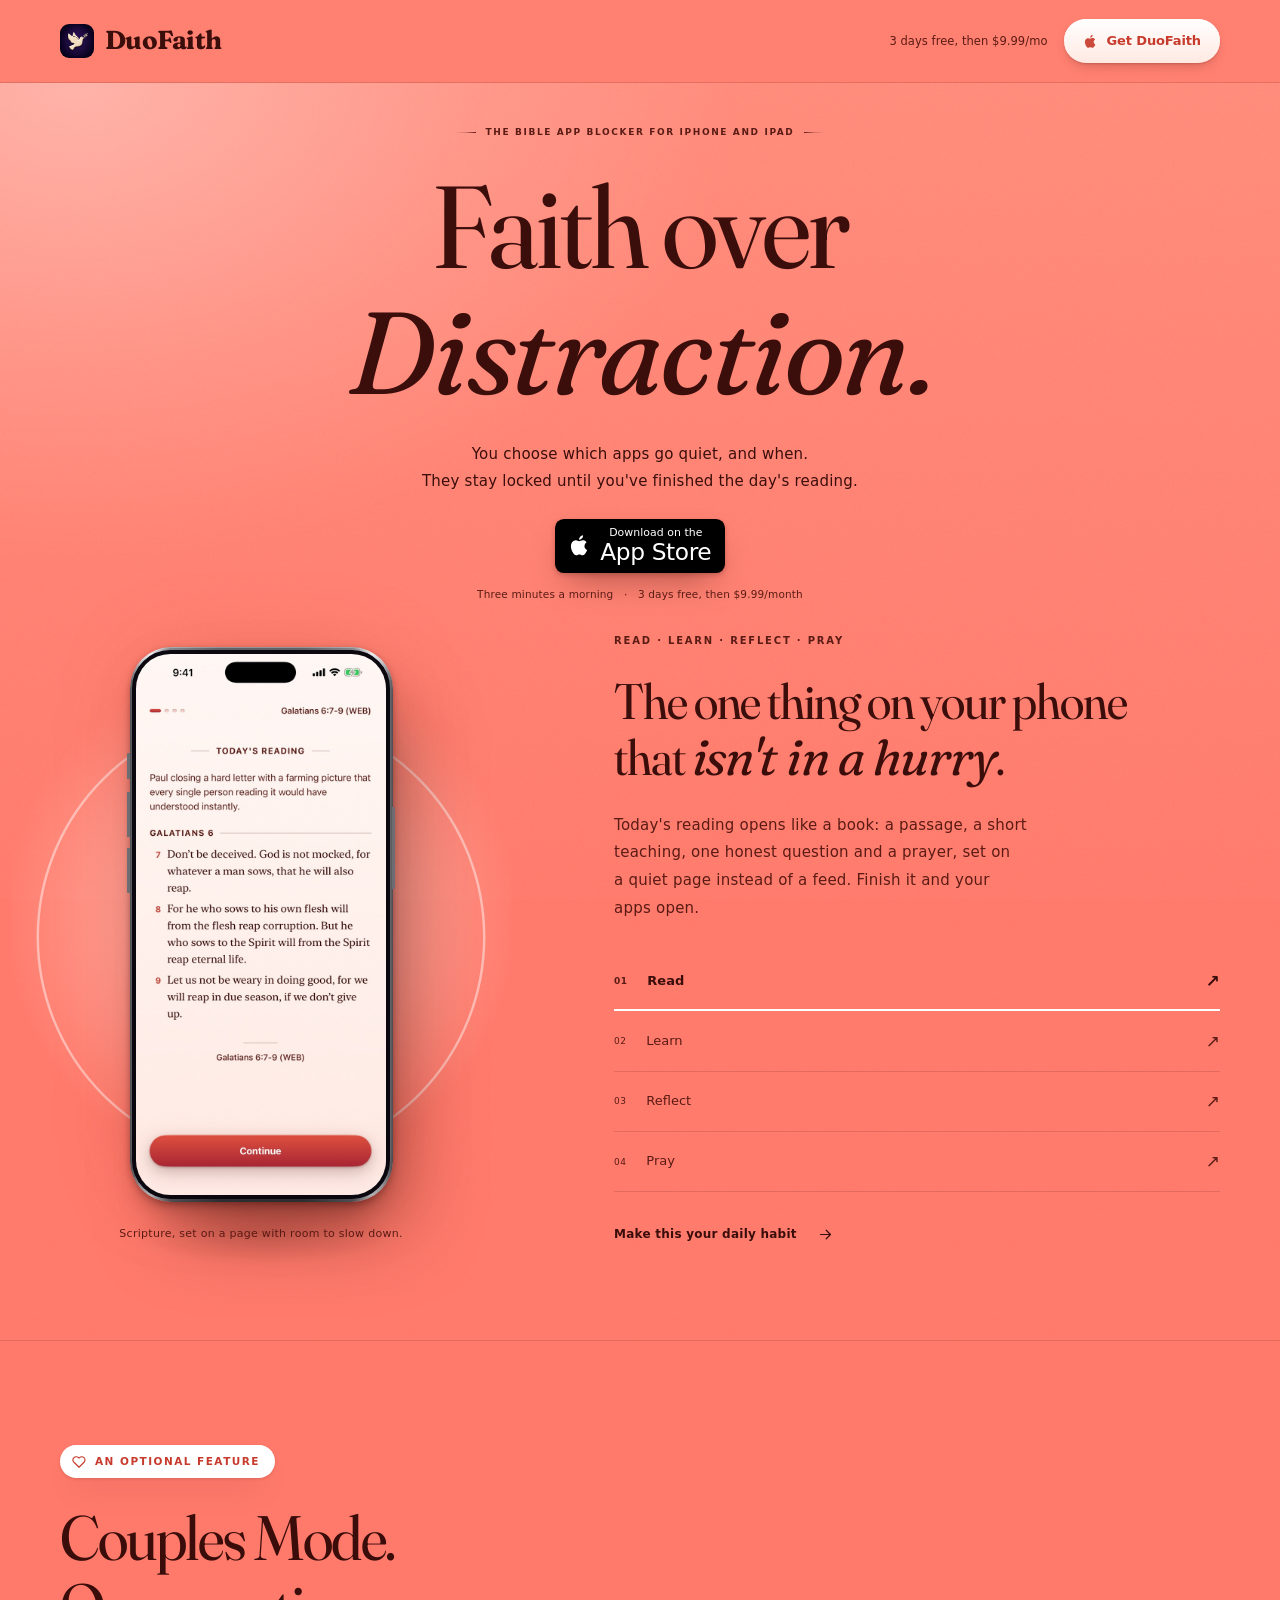
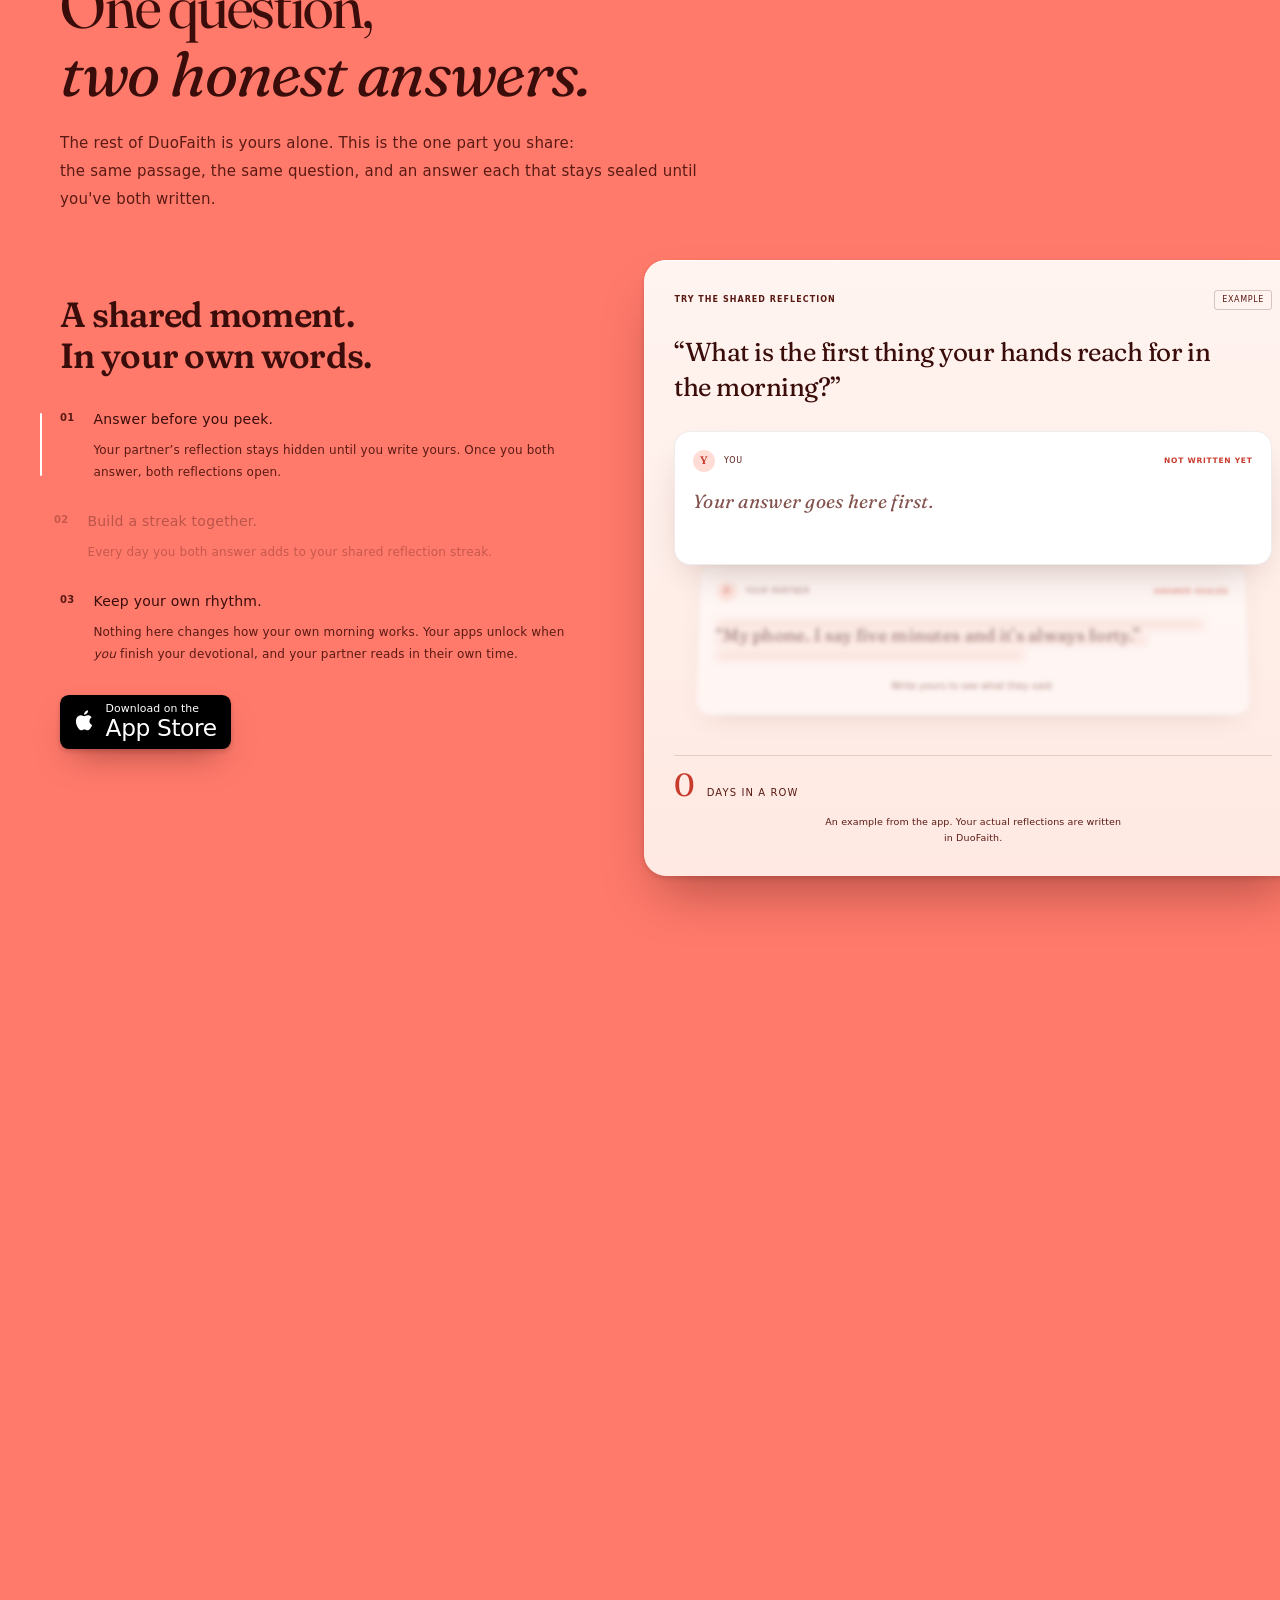
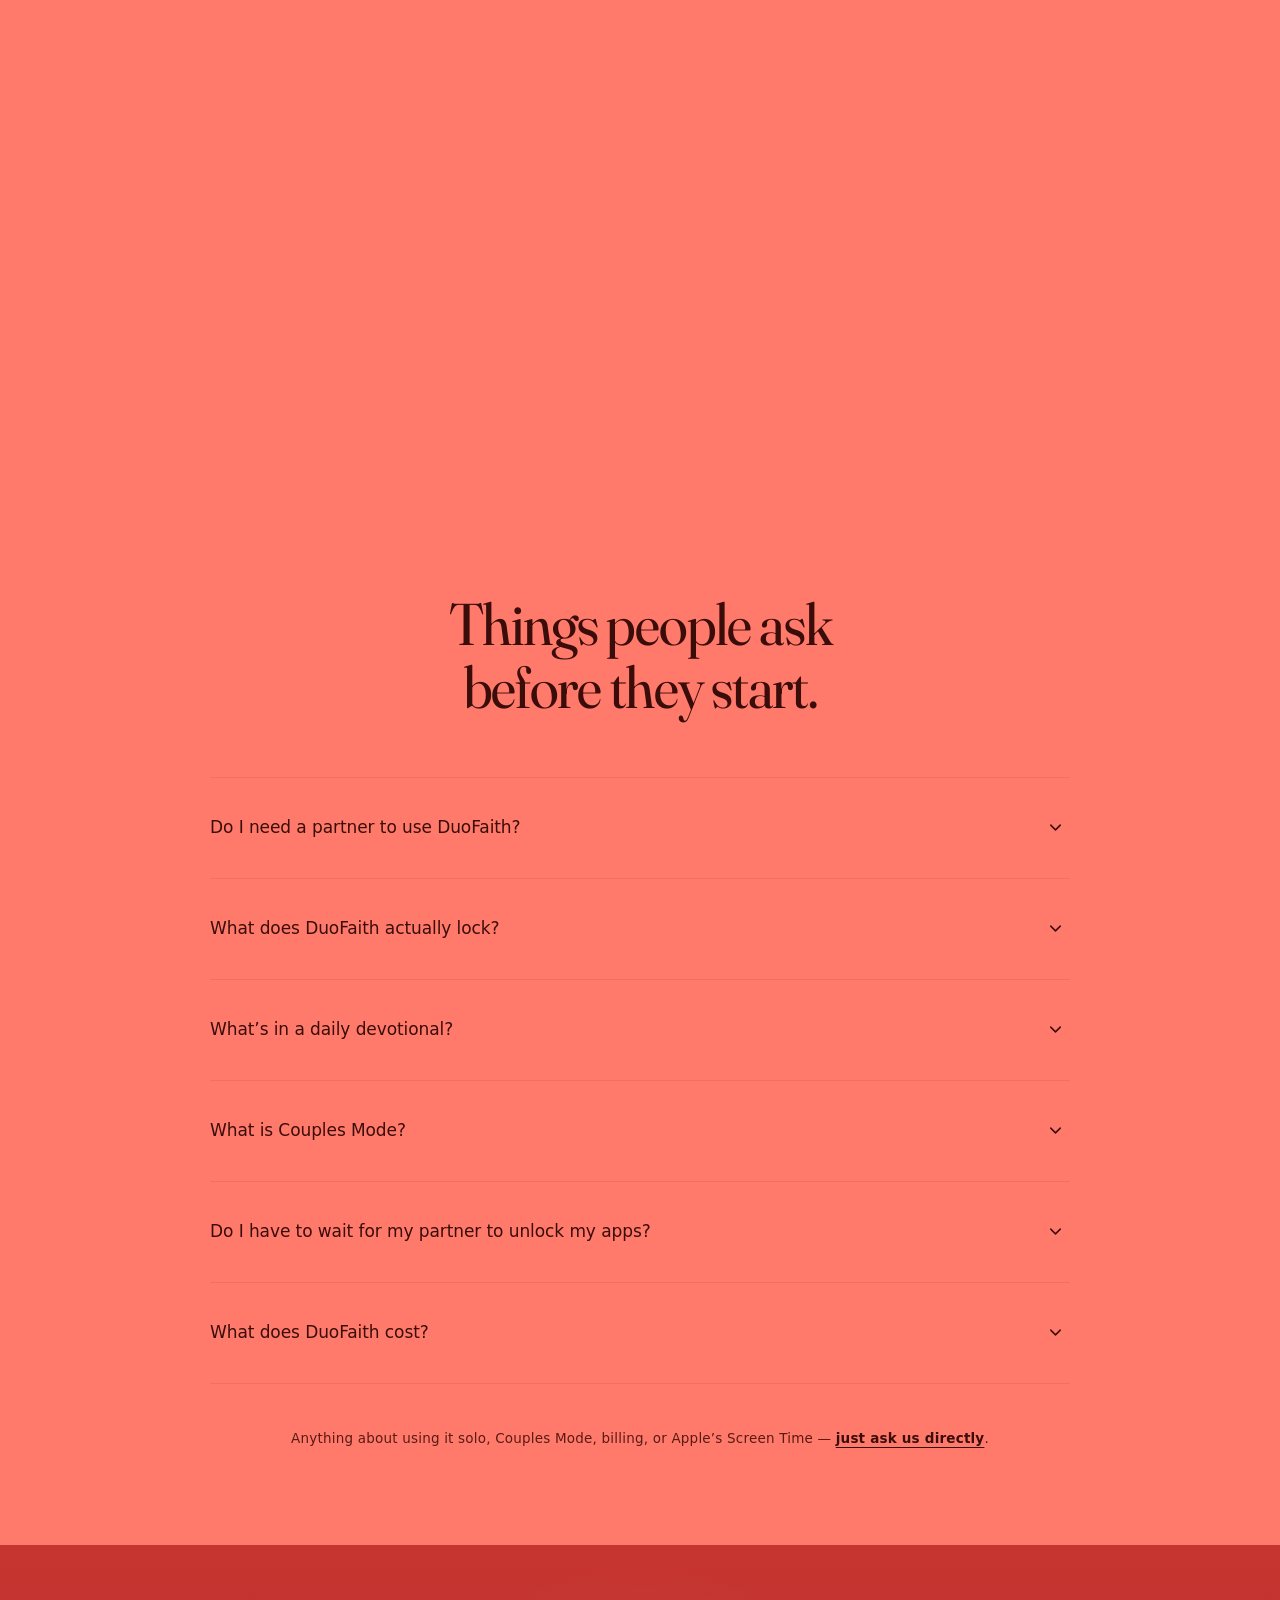
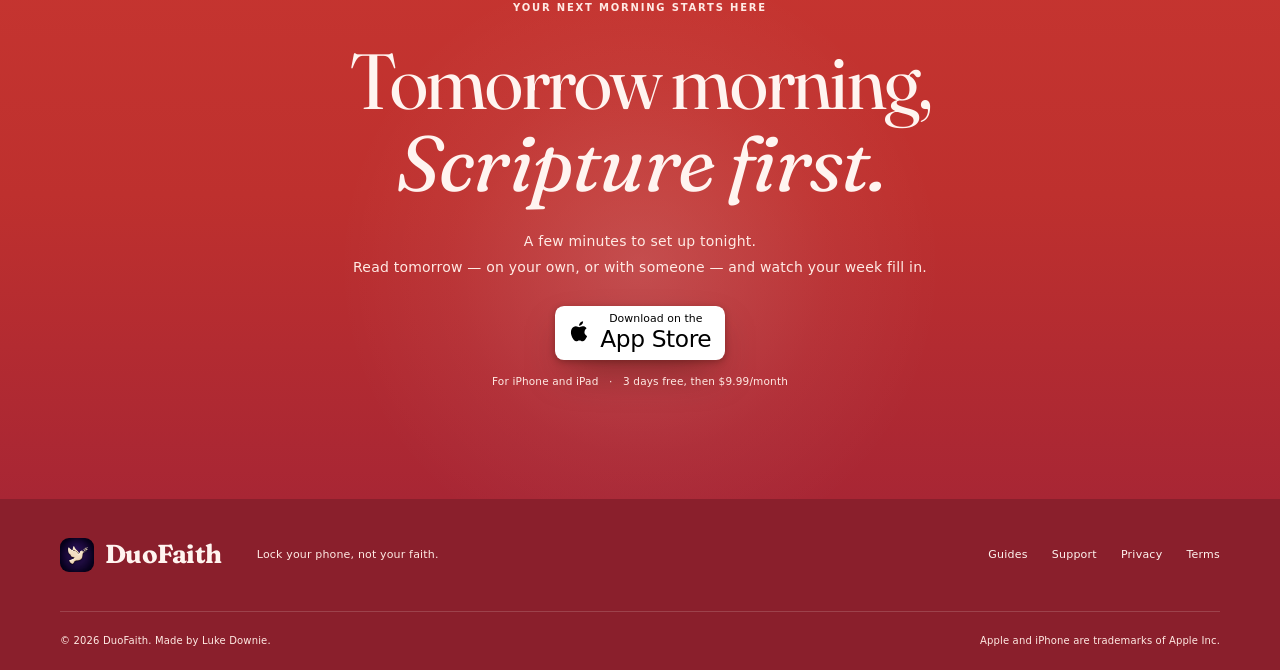
==== commit e7222a0b: "Reskin the site to the app's coral look and catch up with 2.0 - Colours from the app's Clean/Depth p" ====
--- a/index.html
+++ b/index.html
@@ -1,16 +1,16 @@
 <!doctype html>
 <html lang="en"><head>
 <meta charset="utf-8"><meta name="viewport" content="width=device-width, initial-scale=1">
-<title>DuoFaith — The Bible App Blocker for iPhone</title><meta name="description" content="Your apps stay locked until you've read. A daily devotional, a real question, a prayer — then your phone opens up. Built for your own routine, with an optional Couples Mode. 3 days free, then $10/month or $50/year.">
-<meta name="theme-color" content="#0f0a1a"><meta name="apple-itunes-app" content="app-id=6792354251">
+<title>DuoFaith — The Bible App Blocker for iPhone and iPad</title><meta name="description" content="Your apps stay locked until you've read. A Bible passage, a short teaching, a real question and a prayer — then your phone opens up. Built for your own routine on iPhone and iPad, with an optional Couples Mode. 3 days free, then $9.99/month.">
+<meta name="theme-color" content="#FF7A6B"><meta name="apple-itunes-app" content="app-id=6792354251">
 <link rel="canonical" href="https://duofaith.com/"><link rel="icon" href="/img/dove.svg" type="image/svg+xml"><link rel="icon" href="/icon-128.png" sizes="any"><link rel="apple-touch-icon" href="/img/apple-touch-icon.png">
 <script>document.documentElement.classList.add('js')</script>
 <link rel="preload" href="/fonts/fraunces-latin-full-normal.woff2" as="font" type="font/woff2" crossorigin>
 <link rel="stylesheet" href="/home.css"><script src="/home.js" defer></script>
 <meta property="og:type" content="website"><meta property="og:site_name" content="DuoFaith"><meta property="og:url" content="https://duofaith.com/">
-<meta property="og:title" content="DuoFaith — The Bible App Blocker for iPhone"><meta property="og:description" content="Your apps stay locked until you've read. A daily devotional, a real question, a prayer — then your phone opens up. Built for your own routine, with an optional Couples Mode. 3 days free, then $10/month or $50/year."><meta property="og:image" content="https://duofaith.com/og-card.jpg">
-<meta name="twitter:card" content="summary_large_image"><meta name="twitter:title" content="DuoFaith — The Bible App Blocker for iPhone"><meta name="twitter:description" content="Your apps stay locked until you've read. A daily devotional, a real question, a prayer — then your phone opens up. Built for your own routine, with an optional Couples Mode. 3 days free, then $10/month or $50/year."><meta name="twitter:image" content="https://duofaith.com/og-card.jpg">
-<script type="application/ld+json">{"@context": "https://schema.org", "@graph": [{"@type": "Organization", "@id": "https://duofaith.com/#organization", "name": "DuoFaith", "url": "https://duofaith.com/", "logo": "https://duofaith.com/img/app-icon-1024.png"}, {"@type": "WebSite", "@id": "https://duofaith.com/#website", "name": "DuoFaith", "url": "https://duofaith.com/"}, {"@type": "MobileApplication", "@id": "https://duofaith.com/#app", "name": "DuoFaith: Bible App Blocker", "operatingSystem": "iOS", "applicationCategory": "LifestyleApplication", "url": "https://apps.apple.com/us/app/duofaith-bible-app-blocker/id6792354251", "description": "A daily Bible devotional that keeps the apps you choose locked until you finish reading. Scripture, a short teaching, a reflection question, a prayer, and a personal reading streak, designed as a routine for one person. Couples Mode is an optional feature: pair a second iPhone and you each answer the same daily question, neither answer opens until you have both written, and days you both answer build a shared streak. A 3-day free trial, then a monthly or yearly subscription."}, {"@type": "FAQPage", "mainEntity": [{"@type": "Question", "name": "Do I need a partner to use DuoFaith?", "acceptedAnswer": {"@type": "Answer", "text": "No. The app locking, the daily devotional, the reflection, the prayer and your reading streak are all built for one person, and that is how the app works out of the box. Couples Mode is an extra you can switch on later, or never touch. DuoFaith is available for iPhone; check the App Store for current device compatibility."}}, {"@type": "Question", "name": "What does DuoFaith actually lock?", "acceptedAnswer": {"@type": "Answer", "text": "Only the apps you choose. Set a daily lock time and DuoFaith uses Apple’s Screen Time controls to shield those apps until you finish your devotional. Keep essential apps out of your selection so they stay available."}}, {"@type": "Question", "name": "What’s in a daily devotional?", "acceptedAnswer": {"@type": "Answer", "text": "A Bible passage, a short teaching, one reflection question, and a prayer. It takes a few minutes. On your own, the reflection is a quiet pause you keep to yourself. If you have turned on Couples Mode, you write an answer to share with your partner."}}, {"@type": "Question", "name": "What is Couples Mode?", "acceptedAnswer": {"@type": "Answer", "text": "An optional feature for people who want to read alongside a partner. Pair two iPhones using an invite code and you each answer the same daily reflection question. Your partner’s answer stays hidden until you submit yours; once both have answered, you can read each other’s responses. Days when you both answer build your shared streak. It is included in every subscription, and it is off until you set it up."}}, {"@type": "Question", "name": "Do I have to wait for my partner to unlock my apps?", "acceptedAnswer": {"@type": "Answer", "text": "No. Your own devotional unlocks your own selected apps, whether or not you are paired with anyone. You can finish at different times. The only shared part is the reflection: both answers become available after you have both written."}}, {"@type": "Question", "name": "What does DuoFaith cost?", "acceptedAnswer": {"@type": "Answer", "text": "DuoFaith starts with a 3-day free trial. After that it is $10 per month or $50 per year, and one subscription covers everything, including Couples Mode if you use it. There is no free tier. The trial becomes a paid subscription unless you cancel before it ends, and subscriptions are managed and cancelled in your Apple account."}}]}]}</script>
+<meta property="og:title" content="DuoFaith — The Bible App Blocker for iPhone and iPad"><meta property="og:description" content="Your apps stay locked until you've read. A Bible passage, a short teaching, a real question and a prayer — then your phone opens up. Built for your own routine on iPhone and iPad, with an optional Couples Mode. 3 days free, then $9.99/month."><meta property="og:image" content="https://duofaith.com/og-card.jpg">
+<meta name="twitter:card" content="summary_large_image"><meta name="twitter:title" content="DuoFaith — The Bible App Blocker for iPhone and iPad"><meta name="twitter:description" content="Your apps stay locked until you've read. A Bible passage, a short teaching, a real question and a prayer — then your phone opens up. Built for your own routine on iPhone and iPad, with an optional Couples Mode. 3 days free, then $9.99/month."><meta name="twitter:image" content="https://duofaith.com/og-card.jpg">
+<script type="application/ld+json">{"@context": "https://schema.org", "@graph": [{"@type": "Organization", "@id": "https://duofaith.com/#organization", "name": "DuoFaith", "url": "https://duofaith.com/", "logo": "https://duofaith.com/img/app-icon-1024.png"}, {"@type": "WebSite", "@id": "https://duofaith.com/#website", "name": "DuoFaith", "url": "https://duofaith.com/"}, {"@type": "MobileApplication", "@id": "https://duofaith.com/#app", "name": "DuoFaith: Bible App Blocker", "operatingSystem": "iOS, iPadOS", "applicationCategory": "LifestyleApplication", "url": "https://apps.apple.com/us/app/duofaith-bible-app-blocker/id6792354251", "description": "A daily Bible devotional for iPhone and iPad that keeps the apps you choose locked until you finish reading. Read, learn, reflect and pray: a Bible passage, a short teaching, a reflection question and a prayer, with a week of reading tracked on your Home screen. Designed as a routine for one person. Couples Mode is an optional feature: pair with a partner and you each answer the same daily question, neither answer opens until you have both written, and days you both answer build a shared streak. A 3-day free trial, then $9.99 a month, or $49.99 a year."}, {"@type": "FAQPage", "mainEntity": [{"@type": "Question", "name": "Do I need a partner to use DuoFaith?", "acceptedAnswer": {"@type": "Answer", "text": "No. The app locking, the daily devotional, the reflection, the prayer and your reading streak are all built for one person, and that is how the app works out of the box. Couples Mode is an extra you can switch on later, or never touch. DuoFaith runs on iPhone and iPad."}}, {"@type": "Question", "name": "What does DuoFaith actually lock?", "acceptedAnswer": {"@type": "Answer", "text": "Only the apps you choose. Set a daily lock time and DuoFaith uses Apple’s Screen Time controls to shield those apps until you finish your devotional. Keep essential apps out of your selection so they stay available."}}, {"@type": "Question", "name": "What’s in a daily devotional?", "acceptedAnswer": {"@type": "Answer", "text": "Four steps: read, learn, reflect, pray. Today’s reading opens like a book into a Bible passage, then a short teaching, one reflection question, and a prayer. It takes about three minutes. On your own, the reflection is a quiet pause you keep to yourself. If you have turned on Couples Mode, you write an answer to share with your partner. Finish and your apps unlock, and that day fills in on the week shown on your Home screen."}}, {"@type": "Question", "name": "What is Couples Mode?", "acceptedAnswer": {"@type": "Answer", "text": "An optional feature for people who want to read alongside a partner. Pair with your partner using an invite code and you each answer the same daily reflection question. Your partner’s answer stays hidden until you submit yours; once both have answered, you can read each other’s responses. Days when you both answer build your shared streak. It is included in every subscription, and it is off until you set it up."}}, {"@type": "Question", "name": "Do I have to wait for my partner to unlock my apps?", "acceptedAnswer": {"@type": "Answer", "text": "No. Your own devotional unlocks your own selected apps, whether or not you are paired with anyone. You can finish at different times. The only shared part is the reflection: both answers become available after you have both written."}}, {"@type": "Question", "name": "What does DuoFaith cost?", "acceptedAnswer": {"@type": "Answer", "text": "DuoFaith starts with a 3-day free trial. After that it is $9.99 a month. You can pay yearly instead at $49.99 a year, which works out at about $4.17 a month. Either way you get everything, including Couples Mode if you use it. There is no free tier. The trial becomes a paid subscription unless you cancel before it ends, and subscriptions are managed and cancelled in your Apple account."}}]}]}</script>
 </head><body><svg class="icon-library" xmlns="http://www.w3.org/2000/svg" aria-hidden="true"><defs>
     <symbol id="i-apple" viewBox="0 0 24 24"><path fill="currentColor" stroke="none" d="M17.05 12.54c-.03-2.6 2.12-3.85 2.22-3.91-1.21-1.77-3.09-2.01-3.76-2.04-1.6-.16-3.13.94-3.94.94-.81 0-2.07-.92-3.4-.9-1.75.03-3.36 1.02-4.26 2.58-1.81 3.14-.46 7.79 1.3 10.34.86 1.25 1.89 2.65 3.24 2.6 1.3-.05 1.79-.84 3.36-.84 1.57 0 2.01.84 3.38.81 1.4-.02 2.28-1.27 3.13-2.53.99-1.45 1.4-2.86 1.42-2.93-.03-.01-2.72-1.04-2.75-4.12M14.5 4.6c.71-.87 1.19-2.07 1.06-3.27-1.02.04-2.26.68-3 1.54-.66.76-1.24 1.99-1.08 3.16 1.14.09 2.31-.58 3.02-1.43"/></symbol>
     <symbol id="i-arrow" viewBox="0 0 24 24"><path d="M5 12h14M13 6l6 6-6 6"/></symbol>
@@ -21,10 +21,10 @@
     <symbol id="i-sun" viewBox="0 0 24 24"><circle cx="12" cy="12" r="4"/><path d="M12 1v2m0 18v2M1 12h2m18 0h2M4 4l2 2m12 12 2 2M4 20l2-2M18 6l2-2"/></symbol>
     <symbol id="i-chevron" viewBox="0 0 24 24"><path d="m6 9 6 6 6-6"/></symbol>
     <symbol id="i-status" viewBox="0 0 72 12"><g fill="currentColor" stroke="none"><rect y="7" width="3" height="4" rx="1"/><rect x="4.5" y="5" width="3" height="6" rx="1"/><rect x="9" y="3" width="3" height="8" rx="1"/><rect x="13.5" y=".5" width="3" height="10.5" rx="1"/><circle cx="32.2" cy="10.2" r="1.2"/><rect x="48.9" y="2.2" width="18.8" height="7.6" rx="1.6"/><rect x="70.6" y="4.2" width="1.2" height="3.6" rx=".6" opacity=".45"/></g><g fill="none" stroke="currentColor" stroke-linecap="round"><path d="M25.6 6.4A9.3 9.3 0 0 1 38.8 6.4" stroke-width="1.7"/><path d="M28 8.7A6 6 0 0 1 36.4 8.7" stroke-width="1.7"/><rect x="47.3" y=".6" width="22" height="10.8" rx="3.1" stroke-width="1" opacity=".45"/></g></symbol>
-  </defs></svg><a class="skip" href="#main">Skip to content</a><header class="site-header"><div class="container header-inner"><a class="logo" href="/" aria-label="DuoFaith home"><img src="/img/app-icon-256.png" alt="" width="36" height="36">DuoFaith</a><div class="nav-cta"><p class="nav-offer">3 days free, then $10/mo</p><a class="nav-download" href="https://apps.apple.com/us/app/duofaith-bible-app-blocker/id6792354251" data-download="navigation"><svg class="nav-apple" aria-hidden="true" viewBox="0 0 24 24"><use href="#i-apple"/></svg><b>Get DuoFaith</b></a></div></div></header>
+  </defs></svg><a class="skip" href="#main">Skip to content</a><header class="site-header"><div class="container header-inner"><a class="logo" href="/" aria-label="DuoFaith home"><img src="/img/app-icon-256.png" alt="" width="36" height="36">DuoFaith</a><div class="nav-cta"><p class="nav-offer">3 days free, then $9.99/mo</p><a class="nav-download" href="https://apps.apple.com/us/app/duofaith-bible-app-blocker/id6792354251" data-download="navigation"><svg class="nav-apple" aria-hidden="true" viewBox="0 0 24 24"><use href="#i-apple"/></svg><b>Get DuoFaith</b></a></div></div></header>
 <main id="main">
-<section class="hero" id="screenshots" aria-labelledby="hero-title"><div class="hero-light" aria-hidden="true"></div><div class="smoke-veil" aria-hidden="true"><span></span></div><div class="container hero-content"><p class="eyebrow"><span class="gold-dash"></span>THE BIBLE APP BLOCKER FOR IPHONE<span class="gold-dash"></span></p><h1 id="hero-title">Faith over <br><em>Distraction.</em></h1><p class="hero-description">You choose which apps go quiet, and when. <br>They stay locked until you've finished the day's reading.</p><a class="store-badge" href="https://apps.apple.com/us/app/duofaith-bible-app-blocker/id6792354251" data-download="hero"><svg class="badge-logo" aria-hidden="true" viewBox="0 0 24 24"><use href="#i-apple"/></svg><span><small>Download on the</small><b>App Store</b></span></a><p class="download-note">Three minutes a morning <span>·</span> 3 days free, then $10/month or $50/year</p></div><div class="container reading-layout" aria-labelledby="reading-title"><div class="reading-preview reveal"><div class="reading-aura" aria-hidden="true"><svg class="ring" viewBox="-112 -112 224 224"><circle cx="0" cy="0" r="100"/></svg></div><div class="product-screen device"><span class="device-screen"><span class="device-status" aria-hidden="true"><b>9:41</b><svg class="status-icons"><use href="#i-status"/></svg></span><img id="reading-image" src="/img/current/scripture.jpg" width="553" height="1200" alt="DuoFaith's Scripture reading screen" fetchpriority="high"><img id="reading-next" class="reading-next" src="/img/current/scripture.jpg" width="553" height="1200" alt="" aria-hidden="true" decoding="async"></span></div><p class="preview-caption" id="reading-caption" aria-live="polite">Scripture, with room to slow down.</p></div><div class="reading-copy reveal"><p class="eyebrow">A FEW MINUTES, FULLY PRESENT</p><h2 id="reading-title">The one thing on your phone <br>that <em>isn't in a hurry</em>.</h2><p class="section-description">A passage, a short teaching, one honest question and a prayer — laid out with room to slow down instead of skim. Finish it and your apps open.</p><div class="reading-tabs" role="group" aria-label="Explore the daily devotional"><button type="button" data-reading="scripture" aria-pressed="true" aria-controls="reading-image" class="active"><span>01</span> Scripture <span aria-hidden="true">↗</span></button><button type="button" data-reading="lesson" aria-pressed="false" aria-controls="reading-image"><span>02</span> The devotional <span aria-hidden="true">↗</span></button><button type="button" data-reading="reflect" aria-pressed="false" aria-controls="reading-image"><span>03</span> A real question <span aria-hidden="true">↗</span></button><button type="button" data-reading="pray" aria-pressed="false" aria-controls="reading-image"><span>04</span> A moment of prayer <span aria-hidden="true">↗</span></button></div><a class="quiet-link" href="https://apps.apple.com/us/app/duofaith-bible-app-blocker/id6792354251" data-download="reading">Make this your daily habit <svg class="icon" aria-hidden="true"><use href="#i-arrow"/></svg></a></div></div></section>
-<section class="couples-section container section-space smoke" id="couples" aria-labelledby="couples-title"><div class="smoke-veil" aria-hidden="true"><span></span></div><div class="couples-heading reveal"><p class="eyebrow"><svg class="icon" aria-hidden="true"><use href="#i-heart"/></svg>AN OPTIONAL FEATURE</p><h2 id="couples-title">Couples Mode.<br>One question,<br><em>two honest answers.</em></h2><p>The rest of DuoFaith is yours alone. This is the one part you share: <br>the same passage, the same question, and an answer each that stays sealed until you've both written.</p></div><div class="couples-layout"><div class="demo-track"><div class="reflection-demo"><div class="demo-heading"><span class="eyebrow">TRY THE SHARED REFLECTION</span><span class="demo-tag">EXAMPLE</span></div><p class="reflection-question">“What is the first thing your hands reach for in the morning?”</p><div class="reflection-answer"><div class="answer-label"><span class="avatar">Y</span> YOU <span id="your-answer-status">NOT WRITTEN YET</span></div><p id="your-answer" class="is-blank">Your answer goes here first.</p></div><div class="reflection-answer partner-answer"><div class="answer-label"><span class="avatar">P</span> YOUR PARTNER <span id="partner-answer-status">ANSWER SEALED</span></div><div class="seal-stack"><div id="sealed-answer"><div class="sealed-lines" aria-hidden="true"><span></span><span></span><span></span></div><p>Write yours to see what they said.</p></div><p id="revealed-answer">“My phone. I say five minutes and it’s always forty.”</p></div></div><div class="demo-streak" id="demo-streak" aria-hidden="true"><span class="streak-num" id="streak-num">0</span><span class="streak-label" id="streak-label">days in a row</span></div><p class="demo-note" id="demo-note" aria-live="polite">An example from the app. Your actual reflections are written in DuoFaith.</p></div></div><div class="couples-explanation"><h3>A shared moment.<br>In your own words.</h3><ol><li><span>01</span><div><strong>Answer before you peek.</strong><p>Your partner’s reflection stays hidden until you write yours. Once you both answer, both reflections open.</p></div></li><li><span>02</span><div><strong>Build a streak together.</strong><p>Every day you both answer adds to your shared reflection streak.</p></div></li><li><span>03</span><div><strong>Keep your own rhythm.</strong><p>Nothing here changes how your own morning works. Your apps unlock when <em>you</em> finish your devotional, and your partner reads in their own time.</p></div></li></ol><a class="store-badge" href="https://apps.apple.com/us/app/duofaith-bible-app-blocker/id6792354251" data-download="couples"><svg class="badge-logo" aria-hidden="true" viewBox="0 0 24 24"><use href="#i-apple"/></svg><span><small>Download on the</small><b>App Store</b></span></a></div></div></section>
-<section class="faq-section container section-space smoke" id="faq"><div class="smoke-veil" aria-hidden="true"><span></span></div><div class="faq-heading reveal"><h2>Things people ask before they start.</h2></div><div class="faq-list reveal"><details><summary>Do I need a partner to use DuoFaith?<span class="faq-mark" aria-hidden="true"><svg class="icon"><use href="#i-chevron"/></svg></span></summary><div class="faq-body"><p>No. The app locking, the daily devotional, the reflection, the prayer and your reading streak are all built for one person, and that is how the app works out of the box. Couples Mode is an extra you can switch on later, or never touch. DuoFaith is available for iPhone; check the App Store for current device compatibility.</p></div></details><details><summary>What does DuoFaith actually lock?<span class="faq-mark" aria-hidden="true"><svg class="icon"><use href="#i-chevron"/></svg></span></summary><div class="faq-body"><p>Only the apps you choose. Set a daily lock time and DuoFaith uses Apple’s Screen Time controls to shield those apps until you finish your devotional. Keep essential apps out of your selection so they stay available.</p></div></details><details><summary>What’s in a daily devotional?<span class="faq-mark" aria-hidden="true"><svg class="icon"><use href="#i-chevron"/></svg></span></summary><div class="faq-body"><p>A Bible passage, a short teaching, one reflection question, and a prayer. It takes a few minutes. On your own, the reflection is a quiet pause that stays yours. With Couples Mode on, you write an answer to share with your partner.</p></div></details><details><summary>What is Couples Mode?<span class="faq-mark" aria-hidden="true"><svg class="icon"><use href="#i-chevron"/></svg></span></summary><div class="faq-body"><p>An optional feature for people who want to read alongside a partner. Pair two iPhones with an invite code and you each answer the same daily reflection question. Your partner’s answer stays hidden until you submit yours; once both have answered, you can read each other’s responses. Days when you both answer build your shared streak. It is included in every subscription and stays off until you set it up.</p></div></details><details><summary>Do I have to wait for my partner to unlock my apps?<span class="faq-mark" aria-hidden="true"><svg class="icon"><use href="#i-chevron"/></svg></span></summary><div class="faq-body"><p>No. Your own devotional unlocks your own selected apps, paired or not. You can finish at different times. The only shared part is the reflection: both answers become available after you have both written.</p></div></details><details><summary>What does DuoFaith cost?<span class="faq-mark" aria-hidden="true"><svg class="icon"><use href="#i-chevron"/></svg></span></summary><div class="faq-body"><p>You get 3 days free. After that it is $10 a month or $50 a year, and one subscription covers everything, Couples Mode included if you use it. There is no free tier, so if you do not want to keep it, cancel inside the 3 days. The trial turns into a paid subscription otherwise. Everything is managed and cancelled in your Apple account, not by us.</p></div></details></div><p class="faq-foot">Anything about using it solo, Couples Mode, billing, or Apple’s Screen Time — <a href="mailto:duofaithsupport@gmail.com">just ask us directly</a>.</p></section>
-<section class="download-section" id="download"><div class="container reveal"><p class="eyebrow">YOUR NEXT MORNING STARTS HERE</p><h2>Tomorrow morning,<br><em>Scripture first.</em></h2><p>A few minutes to set up tonight.<br>Read tomorrow — on your own, or with someone.</p><a class="store-badge" href="https://apps.apple.com/us/app/duofaith-bible-app-blocker/id6792354251" data-download="closing"><svg class="badge-logo" aria-hidden="true" viewBox="0 0 24 24"><use href="#i-apple"/></svg><span><small>Download on the</small><b>App Store</b></span></a><p class="download-note">For iPhone <span>·</span> 3 days free, then $10/month or $50/year</p></div></section>
-</main><footer class="site-footer container"><div class="footer-top"><a class="logo" href="/"><img src="/img/app-icon-256.png" alt="" width="36" height="36">DuoFaith</a><p>Lock your phone, not your faith.</p><nav aria-label="Footer navigation"><a href="/guides/index.html">Guides</a><a href="mailto:duofaithsupport@gmail.com">Support</a><a href="/privacy.html">Privacy</a><a href="/terms.html">Terms</a></nav></div><div class="footer-bottom"><p>© <span id="year">2026</span> DuoFaith. Made by Luke Downie.</p><p>Apple and iPhone are trademarks of Apple Inc.</p></div></footer><div class="mobile-download" hidden><span><strong>Start with 3 days free.</strong><small>Then $10/month or $50/year</small></span><a href="https://apps.apple.com/us/app/duofaith-bible-app-blocker/id6792354251" class="nav-download" data-download="mobile-sticky"><svg class="nav-apple" aria-hidden="true" viewBox="0 0 24 24"><use href="#i-apple"/></svg><b>Get the app</b></a></div></body></html>+<section class="hero" id="screenshots" aria-labelledby="hero-title"><div class="hero-light" aria-hidden="true"></div><div class="container hero-content"><p class="eyebrow"><span class="gold-dash"></span>THE BIBLE APP BLOCKER FOR IPHONE AND IPAD<span class="gold-dash"></span></p><h1 id="hero-title">Faith over <br><em>Distraction.</em></h1><p class="hero-description">You choose which apps go quiet, and when. <br>They stay locked until you've finished the day's reading.</p><a class="store-badge" href="https://apps.apple.com/us/app/duofaith-bible-app-blocker/id6792354251" data-download="hero"><svg class="badge-logo" aria-hidden="true" viewBox="0 0 24 24"><use href="#i-apple"/></svg><span><small>Download on the</small><b>App Store</b></span></a><p class="download-note">Three minutes a morning <span>·</span> 3 days free, then $9.99/month</p></div><div class="container reading-layout" aria-labelledby="reading-title"><div class="reading-preview reveal"><div class="reading-aura" aria-hidden="true"><svg class="ring" viewBox="-112 -112 224 224"><circle cx="0" cy="0" r="100"/></svg></div><div class="product-screen device"><span class="device-screen"><img id="reading-image" src="/img/current/read.jpg" width="660" height="1434" alt="DuoFaith's reading screen: Galatians 6:7-9 set on a cream page, with numbered verses" fetchpriority="high"><img id="reading-next" class="reading-next" src="/img/current/read.jpg" width="660" height="1434" alt="" aria-hidden="true" decoding="async"></span></div><p class="preview-caption" id="reading-caption" aria-live="polite">Scripture, set on a page with room to slow down.</p></div><div class="reading-copy reveal"><p class="eyebrow">READ · LEARN · REFLECT · PRAY</p><h2 id="reading-title">The one thing on your phone <br>that <em>isn't in a hurry</em>.</h2><p class="section-description">Today's reading opens like a book: a passage, a short teaching, one honest question and a prayer, set on a quiet page instead of a feed. Finish it and your apps open.</p><div class="reading-tabs" role="group" aria-label="Explore the daily devotional"><button type="button" data-reading="read" aria-pressed="true" aria-controls="reading-image" class="active"><span>01</span> Read <span aria-hidden="true">↗</span></button><button type="button" data-reading="learn" aria-pressed="false" aria-controls="reading-image"><span>02</span> Learn <span aria-hidden="true">↗</span></button><button type="button" data-reading="reflect" aria-pressed="false" aria-controls="reading-image"><span>03</span> Reflect <span aria-hidden="true">↗</span></button><button type="button" data-reading="pray" aria-pressed="false" aria-controls="reading-image"><span>04</span> Pray <span aria-hidden="true">↗</span></button></div><a class="quiet-link" href="https://apps.apple.com/us/app/duofaith-bible-app-blocker/id6792354251" data-download="reading">Make this your daily habit <svg class="icon" aria-hidden="true"><use href="#i-arrow"/></svg></a></div></div></section>
+<section class="couples-section container section-space" id="couples" aria-labelledby="couples-title"><div class="couples-heading reveal"><p class="eyebrow"><svg class="icon" aria-hidden="true"><use href="#i-heart"/></svg>AN OPTIONAL FEATURE</p><h2 id="couples-title">Couples Mode.<br>One question,<br><em>two honest answers.</em></h2><p>The rest of DuoFaith is yours alone. This is the one part you share: <br>the same passage, the same question, and an answer each that stays sealed until you've both written.</p></div><div class="couples-layout"><div class="demo-track"><div class="reflection-demo"><div class="demo-heading"><span class="eyebrow">TRY THE SHARED REFLECTION</span><span class="demo-tag">EXAMPLE</span></div><p class="reflection-question">“What is the first thing your hands reach for in the morning?”</p><div class="reflection-answer"><div class="answer-label"><span class="avatar">Y</span> YOU <span id="your-answer-status">NOT WRITTEN YET</span></div><p id="your-answer" class="is-blank">Your answer goes here first.</p></div><div class="reflection-answer partner-answer"><div class="answer-label"><span class="avatar">P</span> YOUR PARTNER <span id="partner-answer-status">ANSWER SEALED</span></div><div class="seal-stack"><div id="sealed-answer"><div class="sealed-lines" aria-hidden="true"><span></span><span></span><span></span></div><p>Write yours to see what they said.</p></div><p id="revealed-answer">“My phone. I say five minutes and it’s always forty.”</p></div></div><div class="demo-streak" id="demo-streak" aria-hidden="true"><span class="streak-num" id="streak-num">0</span><span class="streak-label" id="streak-label">days in a row</span></div><p class="demo-note" id="demo-note" aria-live="polite">An example from the app. Your actual reflections are written in DuoFaith.</p></div></div><div class="couples-explanation"><h3>A shared moment.<br>In your own words.</h3><ol><li><span>01</span><div><strong>Answer before you peek.</strong><p>Your partner’s reflection stays hidden until you write yours. Once you both answer, both reflections open.</p></div></li><li><span>02</span><div><strong>Build a streak together.</strong><p>Every day you both answer adds to your shared reflection streak.</p></div></li><li><span>03</span><div><strong>Keep your own rhythm.</strong><p>Nothing here changes how your own morning works. Your apps unlock when <em>you</em> finish your devotional, and your partner reads in their own time.</p></div></li></ol><a class="store-badge" href="https://apps.apple.com/us/app/duofaith-bible-app-blocker/id6792354251" data-download="couples"><svg class="badge-logo" aria-hidden="true" viewBox="0 0 24 24"><use href="#i-apple"/></svg><span><small>Download on the</small><b>App Store</b></span></a></div></div></section>
+<section class="faq-section container section-space" id="faq"><div class="faq-heading reveal"><h2>Things people ask before they start.</h2></div><div class="faq-list reveal"><details><summary>Do I need a partner to use DuoFaith?<span class="faq-mark" aria-hidden="true"><svg class="icon"><use href="#i-chevron"/></svg></span></summary><div class="faq-body"><p>No. The app locking, the daily devotional, the reflection, the prayer and your reading streak are all built for one person, and that is how the app works out of the box. Couples Mode is an extra you can switch on later, or never touch. DuoFaith runs on iPhone and iPad.</p></div></details><details><summary>What does DuoFaith actually lock?<span class="faq-mark" aria-hidden="true"><svg class="icon"><use href="#i-chevron"/></svg></span></summary><div class="faq-body"><p>Only the apps you choose. Set a daily lock time and DuoFaith uses Apple’s Screen Time controls to shield those apps until you finish your devotional. Keep essential apps out of your selection so they stay available.</p></div></details><details><summary>What’s in a daily devotional?<span class="faq-mark" aria-hidden="true"><svg class="icon"><use href="#i-chevron"/></svg></span></summary><div class="faq-body"><p>Four steps: read, learn, reflect, pray. Today’s reading opens like a book into a Bible passage, then a short teaching, one reflection question, and a prayer. It takes about three minutes. On your own, the reflection is a quiet pause that stays yours. With Couples Mode on, you write an answer to share with your partner. Finish and your apps unlock, and that day fills in on the week shown on your Home screen.</p></div></details><details><summary>What is Couples Mode?<span class="faq-mark" aria-hidden="true"><svg class="icon"><use href="#i-chevron"/></svg></span></summary><div class="faq-body"><p>An optional feature for people who want to read alongside a partner. Pair with your partner using an invite code and you each answer the same daily reflection question. Your partner’s answer stays hidden until you submit yours; once both have answered, you can read each other’s responses. Days when you both answer build your shared streak. It is included in every subscription and stays off until you set it up.</p></div></details><details><summary>Do I have to wait for my partner to unlock my apps?<span class="faq-mark" aria-hidden="true"><svg class="icon"><use href="#i-chevron"/></svg></span></summary><div class="faq-body"><p>No. Your own devotional unlocks your own selected apps, paired or not. You can finish at different times. The only shared part is the reflection: both answers become available after you have both written.</p></div></details><details><summary>What does DuoFaith cost?<span class="faq-mark" aria-hidden="true"><svg class="icon"><use href="#i-chevron"/></svg></span></summary><div class="faq-body"><p>You get 3 days free. After that it is $9.99 a month. You can pay yearly instead at $49.99 a year, which works out at about $4.17 a month. Either way you get everything, Couples Mode included if you use it. There is no free tier, so if you do not want to keep it, cancel inside the 3 days. The trial turns into a paid subscription otherwise. Everything is managed and cancelled in your Apple account, not by us.</p></div></details></div><p class="faq-foot">Anything about using it solo, Couples Mode, billing, or Apple’s Screen Time — <a href="mailto:duofaithsupport@gmail.com">just ask us directly</a>.</p></section>
+<section class="download-section" id="download"><div class="container reveal"><p class="eyebrow">YOUR NEXT MORNING STARTS HERE</p><h2>Tomorrow morning,<br><em>Scripture first.</em></h2><p>A few minutes to set up tonight.<br>Read tomorrow — on your own, or with someone — and watch your week fill in.</p><a class="store-badge" href="https://apps.apple.com/us/app/duofaith-bible-app-blocker/id6792354251" data-download="closing"><svg class="badge-logo" aria-hidden="true" viewBox="0 0 24 24"><use href="#i-apple"/></svg><span><small>Download on the</small><b>App Store</b></span></a><p class="download-note">For iPhone and iPad <span>·</span> 3 days free, then $9.99/month</p></div></section>
+</main><footer class="site-footer container"><div class="footer-top"><a class="logo" href="/"><img src="/img/app-icon-256.png" alt="" width="36" height="36">DuoFaith</a><p>Lock your phone, not your faith.</p><nav aria-label="Footer navigation"><a href="/guides/index.html">Guides</a><a href="mailto:duofaithsupport@gmail.com">Support</a><a href="/privacy.html">Privacy</a><a href="/terms.html">Terms</a></nav></div><div class="footer-bottom"><p>© <span id="year">2026</span> DuoFaith. Made by Luke Downie.</p><p>Apple and iPhone are trademarks of Apple Inc.</p></div></footer><div class="mobile-download" hidden><span><strong>Start with 3 days free.</strong><small>Then $9.99/month</small></span><a href="https://apps.apple.com/us/app/duofaith-bible-app-blocker/id6792354251" class="nav-download" data-download="mobile-sticky"><svg class="nav-apple" aria-hidden="true" viewBox="0 0 24 24"><use href="#i-apple"/></svg><b>Get the app</b></a></div></body></html>
--- a/home.css
+++ b/home.css
@@ -23,31 +23,41 @@
   font-weight:100 900;font-style:italic;font-display:swap;
 }
 :root {
-  color-scheme:dark;
-  /* Elevation ladder. Each step is ~35% lighter than the last, so a card reads as
-     sitting above its band and the band above the page. On dark UI this, not
-     shadow, is what carries depth. */
-  /* Hue and saturation are sampled from the app itself (indigo 258/45, amber 36/68).
-     Lightness stays a step below the app's own background so the phone screenshots
-     on this page still read as devices sitting on a surface, not holes in it. */
-  --surface-0:#08060f;  /* recessed: hero well, closing, footer */
-  --surface-1:#0f0a1a;  /* base page */
-  --surface-2:#150e25;  /* raised band */
-  --surface-3:#1d1434;  /* card */
-  --surface-4:#281b46;  /* popped card */
-  --bg:var(--surface-1);
-  /* Warm headings, neutral body. The serif display keeps the candle warmth; running
-     text takes the app's cleaner, brighter neutral so long copy stays legible. */
-  --cream:#faf5ee;      /* warm: serif display only */
-  --text:#e6e2ef;       /* neutral: body copy */
-  --muted:#cdc6d6;      /* neutral: secondary */
-  --faint:#9a92a8;      /* neutral: tertiary, labels on light */
-  --gold-deep:#c07c1c; --gold:#cf8c28; --gold-light:#e8ab4a; --gold-glow:#f5d089;
-  /* Borders in three tiers so a divider and a lit card edge read differently. */
-  --line-faint:rgba(219,203,238,.07); --line:rgba(219,203,238,.14); --line-strong:rgba(219,203,238,.22);
-  /* A light source above the page: lit top edge, then real shadow beneath. */
-  --lift-1:inset 0 1px 0 rgba(255,238,210,.07),0 2px 6px rgba(0,0,0,.45),0 18px 38px -14px rgba(0,0,0,.7);
-  --lift-2:inset 0 1px 0 rgba(255,238,210,.1),0 3px 8px rgba(0,0,0,.5),0 30px 58px -14px rgba(0,0,0,.8);
+  color-scheme:light;
+  /* The app's coral look (`Clean` and `Depth` in DuoFaith/Theme.swift), value for
+     value. One bold coral page, dark red-brown words, white for anything you act on.
+     The contrast notes are measured, and they set the rules below:
+       · --ink is 6.6:1 on the coral and --muted 5.2:1. Both fall under 4.5:1 once
+         the page deepens past #EE5444, so every band that holds words stays at
+         --page or lighter. Only the closing band and footer go deeper, and they
+         switch to cream words, the way the app's full-week sunset does.
+       · White is 2.4:1 on the coral, so it is never used for words there — only
+         for fills: buttons, cards, the glow, the dove.
+       · --on-accent is the red that sits ON white (4.8:1 on --paper) and never on
+         the coral (2:1). */
+  --page-top:#FF8A7A;   /* light coral at the top of every page */
+  --page:#FF7A6B;       /* Clean.page */
+  --card:#FFA197;       /* Clean.card: a lighter coral that holds words */
+  --paper:#FFF4F0;      /* Clean.paper: the inside of the book */
+  --paper-low:#FFE9E2;  /* Depth.paperBottom */
+  --sunken:#FFDDD6;     /* Depth.sunkenOnLight: pressed-in marks on white */
+  --sunset-top:#C63530; --sunset-mid:#BE302E; --sunset-low:#A82634;  /* Clean.sunset */
+  --night:#8A1F2C;      /* the footer: a step past the bottom of the sunset */
+  --bg:var(--page);
+  --ink:#3A0D0A;        /* Clean.ink */
+  --cream:var(--ink);   /* display type (the name survives from the dark site) */
+  --text:var(--ink);    /* body copy */
+  --muted:#5A1A14;      /* Clean.muted */
+  --faint:var(--muted); /* nothing lighter passes on the coral */
+  --on-accent:#C73A2C;  /* Clean.onAccent */
+  --on-sunset:#FFF4F0; --on-sunset-muted:#FFEAE4;
+  /* Borders in three tiers so a divider and a card edge read differently. In the
+     ink, not black or grey: those turn coral muddy. */
+  --line-faint:rgba(58,13,10,.08); --line:rgba(58,13,10,.14); --line-strong:rgba(58,13,10,.2);
+  /* Depth's rule for anything raised: a thin light line along the top, a tight
+     shadow where it touches the page and a wide soft one, both in the ink. */
+  --lift-1:inset 0 1px 0 rgba(255,255,255,.7),0 1px 3px rgba(58,13,10,.14),0 16px 34px -14px rgba(58,13,10,.32);
+  --lift-2:inset 0 1px 0 rgba(255,255,255,.8),0 2px 5px rgba(58,13,10,.16),0 28px 54px -16px rgba(58,13,10,.4);
   /* Fraunces first, with the old chain behind it as the fallback if the webfont
      never arrives. The sans still resolves to SF Pro on Apple, matching the app's
      body face, with a proper chain behind it for everywhere else. */
@@ -106,32 +116,21 @@
    breathe differently so the page has a pace instead of a tick. */
 .section-space{padding-block:120px}
 .couples-section{padding-block:104px 128px}
-.faq-section{padding-block:112px 96px}/* Gold has one job per screen, and eyebrows are not it. They are labels — they
-   name the section and then get out of the way. Running them in gold meant the
-   opener alone had gold on the headline, the eyebrow, the CTA, the badge rim, the
-   tab rules and every link, and a reverent palette spent that freely stops
-   reading as candlelight. Gold now marks two things only: the one brand moment in
-   the headline, and anything you can act on. Everything else is a neutral. */
-.eyebrow{font-size:10px;font-weight:500;letter-spacing:.18em;color:var(--muted);line-height:1.6}.section-description{font-size:15px;line-height:1.85;color:var(--muted);max-width:420px;margin-top:26px}.section-description a{text-underline-offset:4px}.skip{position:fixed;top:-100px;left:20px;z-index:200;background:var(--gold-light);color:var(--bg);padding:12px 20px}.skip:focus{top:12px}:focus-visible{outline:2px solid var(--gold-light);outline-offset:5px}::selection{color:var(--bg);background:var(--gold-light)}[hidden]{display:none!important}
+.faq-section{padding-block:112px 96px}/* Eyebrows are labels: they name the section and get out of the way, so they take
+   the muted red, never the white that marks something you can act on. */
+.eyebrow{font-size:10px;font-weight:600;letter-spacing:.18em;color:var(--muted);line-height:1.6}.section-description{font-size:15px;line-height:1.85;color:var(--muted);max-width:420px;margin-top:26px}.section-description a{text-underline-offset:4px}.skip{position:fixed;top:-100px;left:20px;z-index:200;background:var(--ink);color:var(--paper);padding:12px 20px}.skip:focus{top:12px}:focus-visible{outline:2px solid var(--ink);outline-offset:5px}::selection{color:var(--paper);background:var(--ink)}[hidden]{display:none!important}
 /* iPhone frame. Every measurement is a ratio of --w, taken from an iPhone 15/16 Pro
    (393x852pt screen, 2.165 body ratio), so one variable resizes the whole device. */
 .device{
-  --rail:calc(var(--w)*.011);--bez:calc(var(--w)*.019);--radius:calc(var(--w)*.157);--btn:#6e6579;
+  --rail:calc(var(--w)*.011);--bez:calc(var(--w)*.019);--radius:calc(var(--w)*.157);--btn:#6b6b70;
   position:relative;display:block;width:var(--w);flex-shrink:0;padding:var(--rail);border-radius:var(--radius);
-  background:linear-gradient(180deg,#ffffff2e,transparent 9%,transparent 91%,#00000047),linear-gradient(90deg,#4b4555 0%,#b0a5bd 4%,#e4ddeb 8%,#6a6276 15%,#413b4a 34%,#413b4a 66%,#6a6276 85%,#e4ddeb 92%,#b0a5bd 96%,#4b4555 100%);
-  box-shadow:0 3px 10px rgba(0,0,0,.5),0 30px 60px -16px rgba(0,0,0,.85);
+  background:linear-gradient(180deg,#ffffff2e,transparent 9%,transparent 91%,#00000047),linear-gradient(90deg,#4a4a4f 0%,#b4b4ba 4%,#e8e8ec 8%,#6b6b71 15%,#3f3f44 34%,#3f3f44 66%,#6b6b71 85%,#e8e8ec 92%,#b4b4ba 96%,#4a4a4f 100%);
+  box-shadow:0 3px 10px rgba(58,13,10,.3),0 30px 60px -16px rgba(58,13,10,.55);
 }
 .device-screen{position:relative;display:block;overflow:hidden;border:var(--bez) solid #0a070e;border-radius:calc(var(--radius) - var(--rail));background:#000}
 .device-screen img{width:100%;border-radius:0}
-.device-screen:before,.device-screen:after{content:'';position:absolute;left:50%;z-index:2}
-/* Dynamic Island */
-.device-screen:before{top:calc(var(--w)*.026);width:calc(var(--w)*.299);height:calc(var(--w)*.088);margin-left:calc(var(--w)*-.1495);background:#000;border-radius:calc(var(--w)*.044)}
-/* Home indicator */
-.device-screen:after{bottom:calc(var(--w)*.020);width:calc(var(--w)*.333);height:calc(var(--w)*.0125);margin-left:calc(var(--w)*-.1665);background:#fffffff0;border-radius:calc(var(--w)*.0063)}
-/* Status bar, vertically centred on the island the way iOS sets it. */
-.device-status{position:absolute;z-index:3;top:calc(var(--w)*.070);transform:translateY(-50%);left:calc(var(--w)*.11);right:calc(var(--w)*.065);display:flex;align-items:center;justify-content:space-between;color:#fff;pointer-events:none}
-.device-status b{font-family:var(--sans);font-weight:600;font-size:calc(var(--w)*.0406);line-height:1}
-.status-icons{width:calc(var(--w)*.171);height:calc(var(--w)*.0285)}
+/* No drawn Dynamic Island or status bar: the screenshots are full-screen captures
+   from the simulator and already carry both, so drawing them again doubles them. */
 .device:before,.device:after{content:'';position:absolute;background:var(--btn)}
 /* Left rail: action button, volume up, volume down, cut from one strip. */
 .device:before{left:calc(var(--w)*-.008);top:calc(var(--w)*.404);width:calc(var(--w)*.010);height:calc(var(--w)*.531);border-radius:calc(var(--w)*.005) 0 0 calc(var(--w)*.005);background:linear-gradient(180deg,var(--btn) 0 18.6%,transparent 18.6% 27.9%,var(--btn) 27.9% 59.9%,transparent 59.9% 68%,var(--btn) 68% 100%)}
@@ -141,30 +140,27 @@
 /* Both spellings. Safari only dropped the prefix in 18; every iOS before that —
    which is a real share of an iPhone app's audience — needs -webkit- or the bar
    loses its blur and the page scrolls visibly through it. */
-.site-header{position:sticky;top:0;z-index:100;background:rgba(15,10,26,.93);-webkit-backdrop-filter:blur(20px);backdrop-filter:blur(20px);border-bottom:1px solid var(--line)}.header-inner{min-height:82px;display:flex;justify-content:space-between;align-items:center;gap:25px}.logo{display:inline-flex;align-items:center;gap:11px;font-family:var(--serif);font-size:26px;font-weight:700;letter-spacing:-.02em;color:var(--cream);text-decoration:none;white-space:nowrap}.logo img{width:34px;height:34px;border-radius:9px}/* The one CTA that follows you down the page, so it carries the offer rather than
+.site-header{position:sticky;top:0;z-index:100;background:rgba(255,128,113,.9);-webkit-backdrop-filter:blur(20px);backdrop-filter:blur(20px);border-bottom:1px solid var(--line)}.header-inner{min-height:82px;display:flex;justify-content:space-between;align-items:center;gap:25px}.logo{display:inline-flex;align-items:center;gap:11px;font-family:var(--serif);font-size:26px;font-weight:700;letter-spacing:-.02em;color:var(--cream);text-decoration:none;white-space:nowrap}.logo img{width:34px;height:34px;border-radius:9px}/* The one CTA that follows you down the page, so it carries the offer rather than
    a label — but the offer sits beside the pill, not inside it. Stacked title over
    price is a card; at nav height it collapsed to 12.5px over 9.5px and read as a
    dense block rather than a button. One line in the pill, the terms next to it at
    a size you can actually read. The mobile sticky bar has always used this
    single-line form and has always looked better for it. */
 .nav-cta{display:flex;align-items:center;gap:16px}
-.nav-offer{font-size:11.5px;font-weight:500;color:var(--faint);letter-spacing:.005em;white-space:nowrap}
+.nav-offer{font-size:11.5px;font-weight:500;color:var(--muted);letter-spacing:.005em;white-space:nowrap}
+/* The app's button: white, lit from above (light to a shade darker), red words. */
 .nav-download{display:inline-flex;align-items:center;justify-content:center;gap:9px;
-  /* Vertical, not diagonal: a 160deg sweep across a wide short pill drags the dark
-     stop through the middle of the label and muddies it. */
-  background:linear-gradient(180deg,#f3c179,var(--gold-light) 52%,#dc9c37);
-  color:#1a1024;border:1px solid #f0bb68;border-radius:999px;padding:0 19px;
+  background:linear-gradient(180deg,#fff,var(--paper-low));
+  color:var(--on-accent);border:0;border-radius:999px;padding:0 19px;
   text-decoration:none;white-space:nowrap;min-height:44px;
   font-size:13px;font-weight:650;letter-spacing:-.01em;
-  /* One highlight and one contact shadow at rest. The gold glow is a hover state;
-     worn permanently it was the thing making this read as plastic. */
-  box-shadow:inset 0 1px 0 rgba(255,255,255,.5),0 1px 2px rgba(8,6,15,.35);
+  box-shadow:inset 0 1px 0 #fff,0 1px 2px rgba(58,13,10,.18),0 6px 14px -6px rgba(58,13,10,.3);
   transition:transform .2s,box-shadow .2s,filter .2s}
 .nav-apple{width:15px;height:17px;fill:currentColor;stroke:none;flex-shrink:0;opacity:.92}
 .nav-download b{font-weight:650}
 .nav-download .icon{width:16px;height:16px}
-.nav-download:hover{transform:translateY(-1px);filter:brightness(1.04);
-  box-shadow:inset 0 1px 0 rgba(255,255,255,.55),0 8px 22px -6px rgba(232,171,74,.5)}
+.nav-download:hover{transform:translateY(-1px);
+  box-shadow:inset 0 1px 0 #fff,0 2px 4px rgba(58,13,10,.2),0 12px 24px -8px rgba(58,13,10,.4)}
 /* Guides hub closing CTA. The hub's only job beyond listing is to hand the
    reader the App Store, so it gets the same weight as the homepage closing. */
 .guides-cta{margin-top:70px;padding-top:50px;border-top:1px solid var(--line);text-align:center}.guides-cta h2{font-size:clamp(30px,3.4vw,44px);line-height:1.12;max-width:640px;margin-inline:auto}.guides-cta>p{font-size:14px;color:var(--muted);line-height:1.85;margin:20px auto 26px;max-width:430px}.guides-cta .download-note{margin-top:14px}
@@ -175,36 +171,7 @@
 /* overflow:clip, not hidden. They clip identically, but `hidden` makes this a
    scroll container, which means any future scroll()/view() timeline inside the
    hero would attach to it, find nothing scrolls, and silently animate nothing. */
-.hero{position:relative;isolation:isolate;overflow:clip;padding:40px 0 84px;background:var(--surface-0);border-bottom:1px solid var(--line)}
-/* THE SHAFT. Everything in .hero-light is a soft broad ellipse fading out at
-   70-76% — four of them, and not one hard edge among them. That is fog with no
-   beam in it, and fog with no beam in it reads as a wash rather than as air,
-   which is the whole reason this band looks bare.
-   Three parts, all load-bearing:
-     · a steep linear gradient with its stops close together, so the beam has an
-       actual edge instead of being another gradient;
-     · filter:blur, which turns that edge from a printed stripe into something
-       volumetric;
-     · a radial mask, so the beam exists only near its source and dies out before
-       it reaches a border — unmasked it reads as a decal laid on the page.
-   Off-axis at 101deg deliberately. The centred symmetrical version behind a hero
-   headline is the most-copied dark-page move of the last two years; the one that
-   still works is the one you notice second, not first.
-   z-index:-1, not 1. Negative z-index descendants paint above this element's own
-   background but below its in-flow content, so the beam lands on the light layer
-   without ever covering the headline or the phone. At z-index:1 it would sit on
-   top of .reading-layout, which is unpositioned and therefore paints lower. */
-.hero:before{content:'';position:absolute;inset:-18% -10% auto -10%;height:118%;
-  z-index:-1;pointer-events:none;mix-blend-mode:screen;opacity:.55;
-  background:linear-gradient(101deg,
-    transparent 36%,rgba(232,171,74,.10) 43%,rgba(245,208,137,.17) 47%,
-    rgba(232,171,74,.07) 52%,transparent 58%);
-  background:linear-gradient(101deg in oklab,
-    transparent 36%,rgba(232,171,74,.10) 43%,rgba(245,208,137,.17) 47%,
-    rgba(232,171,74,.07) 52%,transparent 58%);
-  filter:blur(15px);
-  -webkit-mask-image:radial-gradient(ellipse 66% 52% at 44% 10%,#000 8%,transparent 70%);
-          mask-image:radial-gradient(ellipse 66% 52% at 44% 10%,#000 8%,transparent 70%)}
+.hero{position:relative;isolation:isolate;overflow:clip;padding:40px 0 84px;background:var(--page);border-bottom:1px solid var(--line)}
 /* A second, coarser grain over the opener only, above the plume. The global
    layer on body:after is a 160px tile, and across this much open gradient the
    repeat is findable if you look for it; a second field at a very different
@@ -213,62 +180,18 @@
   opacity:.03;mix-blend-mode:overlay;
   background-image:url("data:image/svg+xml,%3Csvg xmlns='http://www.w3.org/2000/svg' width='320' height='320'%3E%3Cfilter id='m'%3E%3CfeTurbulence type='fractalNoise' baseFrequency='.32' numOctaves='2' stitchTiles='stitch'/%3E%3C/filter%3E%3Crect width='320' height='320' filter='url(%23m)'/%3E%3C/svg%3E");
   background-size:320px 320px}
-/* The beam is sized for a wide band. At phone width 66% of the viewport is about
-   250px, so a 15px blur is proportionally much softer and the mask sits over
-   most of the column — it stops being a beam and goes back to being a wash.
-   Narrower, tighter, further off-centre, and the plume eases off too: there is
-   far less bare gradient to fill here and the texture crowds a single column. */
-@media(max-width:700px){
-  .hero:before{opacity:.5;filter:blur(10px);inset:-12% -14% auto -14%;
-    -webkit-mask-image:radial-gradient(ellipse 92% 34% at 34% 8%,#000 6%,transparent 66%);
-            mask-image:radial-gradient(ellipse 92% 34% at 34% 8%,#000 6%,transparent 66%)}
-  .hero .smoke-veil{opacity:.15}
-}
-/* Midnight and candlelight, which is the app's own phrase for this. Four layers,
-   painted top-down (first listed sits on top):
-     1. counter-light — the cool purple the app puts in a top corner (#B8A9D4).
-        One cold source against three warm ones is what stops the whole thing
-        reading as a single even wash.
-     2. candlelight   — amber from above the top edge, so only its lower half is
-        visible. This is DFBackground.amberGlow from the app, whose centre is
-        literally `.top`: #C9944A at 12% falling to 4%. It is on 22 screens in
-        the product and was the one part of that look the site never had.
-     3. floor light   — gold rising from below the fold. Lighting a dark scene
-        only from the ceiling makes it a painted rectangle; the second source
-        from underneath is what gives the phone's shadow something to sit in.
-     4. body          — the violet mass the hero is actually made of. Last, so
-        every light above lands on it.
-   Colours are the app's; the ground stays the site's own, which is a step darker
-   on purpose so the screenshots read as devices and not as holes. */
-/* Declared twice on purpose. Interpolating these in oklab instead of sRGB is what
-   stops the violet mass banding into contour rings — down here there are only a
-   few 8-bit steps between #3a2a4e and #08060f, and a gradient this wide crosses
-   all of them. An `in oklab` a browser does not understand invalidates the WHOLE
-   declaration, not the one gradient, so the sRGB version has to sit above it and
-   let the cascade choose. The extra midpoints are for the same reason: each one
-   is free, and each one is a band that never forms. */
+/* The app's page (DFPageBackground): light coral at the top running down into the
+   page coral, with a soft light in the top-left corner. Two layers, light on top.
+   The app's page carries on down into a deep red, but here the steps column sits
+   low in the band, and --muted fails on anything deeper than the page coral, so
+   the gradient stops at --page. The red comes later, in the closing band. */
 .hero-light{position:absolute;inset:0;z-index:-2;
-/* Layer 0, added on top of the four below: a vignette. Without it every one of
-   these sources fades to `transparent` and the band therefore ends at its own
-   flat --surface-0 on all four sides, evenly — which is what makes a lit scene
-   read as a rectangle of gradient. Darkening the corners is what tells the eye
-   the light has a centre and falls off from it. Centred a third of the way down,
-   where the headline sits, not at 50%. */
   background:
-    radial-gradient(ellipse 78% 64% at 50% 34%,transparent 40%,rgba(8,6,15,.58) 100%),
-    radial-gradient(circle 420px at 100% 0%,rgba(184,169,212,.07),transparent 72%),
-    radial-gradient(ellipse 66% 44% at 50% -2%,rgba(201,148,74,.13) 0%,rgba(201,148,74,.045) 44%,transparent 76%),
-    radial-gradient(ellipse 104% 44% at 50% 104%,rgba(224,180,80,.10),transparent 70%),
-    radial-gradient(ellipse 80% 52% at 50% 28%,#3a2a4e 0%,#2f2340 32%,#241b32 54%,#160f21 78%,transparent 100%);
-  background:
-    radial-gradient(ellipse 78% 64% at 50% 34% in oklab,transparent 40%,rgba(8,6,15,.58) 100%),
-    radial-gradient(circle 420px at 100% 0% in oklab,rgba(184,169,212,.07),transparent 72%),
-    radial-gradient(ellipse 66% 44% at 50% -2% in oklab,rgba(201,148,74,.13) 0%,rgba(201,148,74,.045) 44%,transparent 76%),
-    radial-gradient(ellipse 104% 44% at 50% 104% in oklab,rgba(224,180,80,.10),transparent 70%),
-    radial-gradient(ellipse 80% 52% at 50% 28% in oklab,#3a2a4e 0%,#2f2340 32%,#241b32 54%,#160f21 78%,transparent 100%)}.hero-content{text-align:center;position:relative;z-index:3}.hero-content .eyebrow{display:flex;align-items:center;justify-content:center;gap:10px;color:var(--muted);font-size:9px}
+    radial-gradient(ellipse 70% 52% at 6% 0%,rgba(255,255,255,.34),rgba(255,255,255,.1) 46%,transparent 74%),
+    linear-gradient(180deg,var(--page-top),var(--page) 62%)}.hero-content{text-align:center;position:relative;z-index:3}.hero-content .eyebrow{display:flex;align-items:center;justify-content:center;gap:10px;color:var(--muted);font-size:9px}
 /* Uneven columns, and the phone pushed left out of its track so it breaks the
    page's own gutter instead of sitting politely inside it. */
-.reading-layout{display:grid;grid-template-columns:.88fr 1.12fr;gap:78px;align-items:center;margin-top:30px}/* Neutral now. These flank a label, and a label is not something you can act on. */
+.reading-layout{display:grid;grid-template-columns:.88fr 1.12fr;gap:78px;align-items:center;margin-top:30px}/* Muted. These flank a label, and a label is not something you can act on. */
 .gold-dash{width:22px;height:1px;flex-shrink:0;background:linear-gradient(90deg,transparent,var(--line-strong),var(--muted))}
 .eyebrow .gold-dash:last-child{transform:scaleX(-1)}/* Sized for a sentence, not a two-word slogan. The old clamp topped out at 127px,
    which was set for "Faith over Distraction." and would run four lines here. */
@@ -280,30 +203,29 @@
    pin 1.2, Glorify goes to 0.92 but only with a fine optical cut and three short
    stacked lines. At two long lines in a text-grade cut, .96 was crowding the
    descenders of line one into the caps of line two. */
-.hero h1{font-size:clamp(78px,9.1vw,127px);letter-spacing:-.022em;margin:25px 0}.hero-description{font-size:15px;color:var(--text);line-height:1.8;margin-bottom:24px;max-width:540px;margin-inline:auto}.download-button{display:inline-flex;align-items:center;justify-content:center;gap:13px;background:linear-gradient(110deg,#f0b445,#d38a1e);color:#1a1024;text-decoration:none;padding:15px 21px;border:1px solid #efb75c;border-radius:8px;box-shadow:0 3px 30px #cf8c2820;min-height:56px;font-size:13px;font-weight:650;transition:transform .2s,box-shadow .2s}.download-button:hover{transform:translateY(-2px);box-shadow:0 5px 35px #cf8c2845}.download-button .apple{width:22px;height:24px;fill:currentColor;stroke:none}.download-button>.icon:last-child{width:16px;height:16px;margin-left:15px}/* App Store badge. Apple's white variant, which is the one specified for dark
-   backgrounds. Proportions are ratios of --h, matching the official 120x40 artwork. */
-.store-badge{--h:54px;--badge-bg:#fff;--badge-fg:#000;display:inline-flex;align-items:center;gap:calc(var(--h)*.175);height:var(--h);padding:0 calc(var(--h)*.26) 0 calc(var(--h)*.24);background:var(--badge-bg);color:var(--badge-fg);border-radius:calc(var(--h)*.165);text-decoration:none;font-family:var(--sans);transition:transform .2s,box-shadow .2s}
-.store-badge{box-shadow:0 2px 6px rgba(0,0,0,.45),0 18px 40px -14px rgba(0,0,0,.75),0 0 44px -10px rgba(232,171,74,.26)}
-.store-badge:hover{transform:translateY(-2px);box-shadow:0 4px 10px rgba(0,0,0,.5),0 24px 50px -14px rgba(0,0,0,.8),0 0 56px -8px rgba(232,171,74,.36)}
+.hero h1{font-size:clamp(78px,9.1vw,127px);letter-spacing:-.022em;margin:25px 0}.hero-description{font-size:15px;color:var(--text);line-height:1.8;margin-bottom:24px;max-width:540px;margin-inline:auto}.download-button{display:inline-flex;align-items:center;justify-content:center;gap:13px;background:linear-gradient(180deg,#fff,var(--paper-low));color:var(--on-accent);text-decoration:none;padding:15px 21px;border:0;border-radius:999px;box-shadow:var(--lift-1);min-height:56px;font-size:13px;font-weight:650;transition:transform .2s,box-shadow .2s}.download-button:hover{transform:translateY(-2px);box-shadow:var(--lift-2)}.download-button .apple{width:22px;height:24px;fill:currentColor;stroke:none}.download-button>.icon:last-child{width:16px;height:16px;margin-left:15px}/* App Store badge. Apple's black variant on the coral, which is a light ground,
+   and the white variant in the dark closing band (see .download-section).
+   Proportions are ratios of --h, matching the official 120x40 artwork. */
+.store-badge{--h:54px;--badge-bg:#000;--badge-fg:#fff;display:inline-flex;align-items:center;gap:calc(var(--h)*.175);height:var(--h);padding:0 calc(var(--h)*.26) 0 calc(var(--h)*.24);background:var(--badge-bg);color:var(--badge-fg);border-radius:calc(var(--h)*.165);text-decoration:none;font-family:var(--sans);transition:transform .2s,box-shadow .2s}
+.store-badge{box-shadow:0 2px 5px rgba(58,13,10,.22),0 16px 34px -14px rgba(58,13,10,.5)}
+.store-badge:hover{transform:translateY(-2px);box-shadow:0 4px 9px rgba(58,13,10,.26),0 22px 44px -14px rgba(58,13,10,.58)}
 .badge-logo{width:calc(var(--h)*.43);height:calc(var(--h)*.5);fill:currentColor;stroke:none;flex-shrink:0;margin-top:calc(var(--h)*-.035)}
 .store-badge small{display:block;font-size:calc(var(--h)*.202);line-height:1.08;letter-spacing:.005em}
 .store-badge b{display:block;font-size:calc(var(--h)*.432);font-weight:500;line-height:1.12;letter-spacing:-.017em;margin-top:calc(var(--h)*.012)}
 .download-note{font-size:10.5px;color:var(--muted);margin-top:13px}.download-note span{padding-inline:7px}
-/* THE SIGNATURE. The app draws a warm circle of light on every screen: the book
-   on the lock screen, the hands on the prayer screen, the streak ring on Together.
-   This is that circle at page scale, holding the screen being read. */
-/* The drawn ring. Stroke, not border — a border can only ever be a perfect
-   ellipse. Each instance is rotated a little so repeats never line up. */
+/* THE SIGNATURE. The app lights things from behind: the Bible on the devotional
+   cover, the hands on the prayer screen, the ring round the couples streak. This is
+   that glow at page scale, holding the screen being read. */
 .ring{position:absolute;inset:0;width:100%;height:100%;overflow:visible;fill:none;
-  stroke:rgba(232,171,74,.34);stroke-width:.42;stroke-linecap:round;vector-effect:non-scaling-stroke}
+  stroke:rgba(255,255,255,.5);stroke-width:.42;stroke-linecap:round;vector-effect:non-scaling-stroke}
 /* Offset baselines. Centring two columns makes them start level, which is the
    most machine-like way to set a page. The headline sits high, the steps begin
    lower, and the eye has to travel instead of scanning a row. */
 .reading-preview{position:relative;display:flex;align-items:center;flex-direction:column;isolation:isolate;margin-left:-74px}/* The circle again, holding the screen being read. */
 .reading-aura{position:absolute;width:500px;height:500px;max-width:132%;aspect-ratio:1;top:40px;z-index:-1;
-  background:radial-gradient(circle at 50% 46%,rgba(232,171,74,.12),rgba(90,50,123,.34) 52%,transparent 72%)}
+  background:radial-gradient(circle at 50% 46%,rgba(255,244,240,.62),rgba(255,214,204,.3) 44%,transparent 70%)}
 /* A true circle here, not one of the drawn rings — a perfect 360 with no wobble. */
-.reading-aura .ring{stroke-width:1.1px;stroke:rgba(232,171,74,.20)}
+.reading-aura .ring{stroke-width:1.1px;stroke:rgba(255,255,255,.45)}
 /* Sitting ON the page, not printed on it. The single flat `20px 25px 60px #0004`
    this replaces also clobbered .device's own two-layer shadow, which is why the
    hero phone read as pasted down while the ones in the guides did not.
@@ -312,22 +234,18 @@
         layer that decides whether an object is touching a surface; without it no
         amount of soft shadow reads as weight.
      2. form    — the mid shadow that gives the body its mass.
-     3. cast    — long and diffuse, offset right to match the light the hero's
-        radial already puts up and to the left.
-     4. bounce  — warm, no offset. Light coming back off the page. Gold, because
-        every other lit thing here is.
-   Plus a 1px warm catch on the top bezel, the same move --lift-1 makes on cards. */
+     3. cast    — long and diffuse, offset right to match the light the hero
+        puts in its top-left corner.
+     4. bounce  — no offset, the page's own red coming back off it.
+   All in the ink, never black: black shadow on coral turns it muddy.
+   Plus a 1px catch on the top bezel, the same move --lift-1 makes on cards. */
 .product-screen{--w:263px;
   box-shadow:
-    /* A translucent white hairline just outside the frame. A dark device on a dark
-       ground needs an edge more than it needs light — this is the one job the
-       removed halo was actually doing, done with 1px instead of 90px of glow. */
-    0 0 0 1px rgba(255,255,255,.11),
-    0 2px 6px rgba(0,0,0,.6),
-    0 18px 26px -14px rgba(0,0,0,.9),
-    26px 44px 80px -24px rgba(0,0,0,.85),
-    0 0 90px -24px rgba(232,171,74,.16),
-    inset 0 1px 0 rgba(255,238,210,.16)}/* The screens are consecutive steps in one devotional, so they move like screens
+    0 2px 6px rgba(58,13,10,.32),
+    0 18px 26px -14px rgba(58,13,10,.5),
+    26px 44px 80px -24px rgba(58,13,10,.5),
+    0 0 90px -24px rgba(199,58,44,.35),
+    inset 0 1px 0 rgba(255,255,255,.3)}/* The screens are consecutive steps in one devotional, so they move like screens
    on a phone: the next one slides in from the side the sequence is heading. The
    outgoing screen travels a shorter distance so the new one appears to cover it
    rather than the pair sliding as a unit. */
@@ -348,10 +266,12 @@
 .preview-caption{position:relative}
 .preview-caption:before{content:'';position:absolute;z-index:-1;pointer-events:none;
   left:50%;top:-40px;width:138%;height:96px;margin-left:-69%;
-  background:radial-gradient(ellipse 48% 46% at 50% 50%,rgba(232,171,74,.14),rgba(124,85,170,.11) 44%,transparent 70%)}.reading-copy .eyebrow{margin-bottom:25px}.reading-copy h2{font-size:clamp(37px,3.9vw,55px);line-height:1.12}/* Two gold headlines in one section is one too many, and the h1 is the one that
-   earns it. This one takes the older emphasis instead: roman to italic, the way a
-   book marks a phrase. Costs no colour and reads at any size. */
-.reading-copy h2 em{font-style:italic;color:var(--cream)}.reading-tabs{display:grid;margin:29px 0 20px}.reading-tabs button{display:flex;align-items:center;gap:20px;border:0;border-bottom:1px solid var(--line);background:none;font-size:13px;text-align:left;padding:16px 0;color:var(--faint);transition:color .2s,border-color .2s}.reading-tabs button>span:first-child{font-size:9px;letter-spacing:.04em;color:var(--faint)}.reading-tabs button>span:last-child{margin-left:auto;font-size:17px}.reading-tabs button.active{color:var(--gold-light);border-bottom-color:#e8ab4a70}.reading-tabs button:hover{color:var(--text)}.quiet-link{display:inline-flex;align-items:center;gap:20px;color:var(--gold-light);font-size:12px;font-weight:500;text-decoration:none;min-height:44px}.quiet-link:hover{color:var(--gold-glow);text-decoration:underline;text-underline-offset:4px}.quiet-link .icon{width:17px;height:17px}
+  background:radial-gradient(ellipse 48% 46% at 50% 50%,rgba(58,13,10,.16),rgba(58,13,10,.06) 44%,transparent 70%)}.reading-copy .eyebrow{margin-bottom:25px}.reading-copy h2{font-size:clamp(37px,3.9vw,55px);line-height:1.12}/* Emphasis is roman to italic, the way a book marks a phrase. Costs no colour
+   and reads at any size. */
+.reading-copy h2 em{font-style:italic;color:var(--cream)}.reading-tabs{display:grid;margin:29px 0 20px}.reading-tabs button{display:flex;align-items:center;gap:20px;border:0;border-bottom:1px solid var(--line);background:none;font-size:13px;text-align:left;padding:16px 0;color:var(--muted);transition:color .2s,border-color .2s}.reading-tabs button>span:first-child{font-size:9px;letter-spacing:.04em;color:var(--muted)}.reading-tabs button>span:last-child{margin-left:auto;font-size:17px}/* The step showing gets the app's white mark under it and the full ink. Muted
+   is the lightest red that still passes on the coral, so the rest can't fade
+   further: the difference is carried by weight and the rule instead. */
+.reading-tabs button.active{color:var(--ink);font-weight:650;border-bottom-color:transparent;box-shadow:inset 0 -2px 0 #fff}.reading-tabs button:hover{color:var(--ink)}.quiet-link{display:inline-flex;align-items:center;gap:20px;color:var(--ink);font-size:12px;font-weight:600;text-decoration:none;min-height:44px}.quiet-link:hover{text-decoration:underline;text-underline-offset:4px}.quiet-link .icon{width:17px;height:17px}
 /* Together: an answer reveal, not a shared phone lock. */
 /* Re-composed. The heading and the steps run down the left; the card stage takes
    the right and bleeds off the edge of the page instead of sitting inside the
@@ -363,7 +283,7 @@
    which inflates row one to half the stage's height and strands the steps in the
    middle of a 600px void. auto sizes row one to the heading and nothing more. */
 /* No overflow-x here: main clips the page horizontally, and clipping on the section
-   itself would crop both the stage bleed and the smoke back to the container. */
+   itself would crop the stage bleed back to the container. */
 .couples-section{display:grid;grid-template-columns:.94fr 1.06fr;grid-template-rows:auto 1fr;gap:0 74px;align-items:start}
 .couples-layout{display:contents}
 /* The heading takes the full width on its own row, so the two sticky columns below
@@ -377,10 +297,11 @@
 .demo-track{grid-column:2;grid-row:2;margin-right:calc(((min(1160px,100vw - 96px) - 100vw) / 2) - 22px)}/* A badge, not the page's usual hairline eyebrow. This is the one section
    describing something the reader may not have and does not need, so it has to
    say so before the headline does — and 10px of letterspaced text at the top of a
-   dark band is the easiest thing on the page to scroll straight past. */
+   band is the easiest thing on the page to scroll straight past. White, like the
+   app's streak pill, with the red that reads on white. */
 .couples-heading>.eyebrow{display:inline-flex;align-items:center;gap:9px;margin-bottom:26px;
-  padding:8px 15px 8px 12px;font-size:10.5px;letter-spacing:.14em;color:var(--gold-light);
-  background:rgba(232,171,74,.09);border:1px solid rgba(232,171,74,.34);border-radius:999px}
+  padding:8px 15px 8px 12px;font-size:10.5px;font-weight:650;letter-spacing:.14em;color:var(--on-accent);
+  background:#fff;border:0;border-radius:999px;box-shadow:var(--lift-1)}
 .couples-heading>.eyebrow .icon{width:14px;height:14px;stroke-width:1.9}.couples-heading h2{font-size:clamp(44px,4.9vw,70px);line-height:1.08}.couples-heading>p:last-child{color:var(--muted);font-size:15px;margin-top:23px;line-height:1.85}/* Its children are placed by the section grid, so this wrapper steps out of the
    box model entirely rather than forming a nested grid of its own. */
 .couples-layout{display:contents}
@@ -407,21 +328,22 @@
 }
 /* The copy pins alongside the card. If only the card holds, the short text column
    scrolls away and leaves it stranded in empty space for the rest of the travel. */
-.couples-explanation{position:sticky;top:clamp(30px,calc(50vh - 328px),120px);padding-top:34px}.reflection-demo{padding:30px;background:linear-gradient(160deg,var(--surface-4),#180f2b);border:1px solid var(--line-strong);border-radius:18px;box-shadow:var(--lift-2)}.demo-heading{display:flex;align-items:center;justify-content:space-between;gap:15px}.demo-heading .eyebrow{font-size:8px;letter-spacing:.13em}.demo-tag{font-size:8px;letter-spacing:.08em;padding:3px 7px;border:1px solid var(--line-strong);color:var(--muted);border-radius:3px}.reflection-question{font-family:var(--serif);font-size:26px;line-height:1.35;letter-spacing:-.02em;margin:25px 0}/* Two planes, not two boxes. While it is sealed the partner's card sits further
+.couples-explanation{position:sticky;top:clamp(30px,calc(50vh - 328px),120px);padding-top:34px}/* The book's paper: the same cream the app sets every reading on. */
+.reflection-demo{padding:30px;background:linear-gradient(180deg,var(--paper),var(--paper-low));border:0;border-radius:22px;box-shadow:var(--lift-2)}.demo-heading{display:flex;align-items:center;justify-content:space-between;gap:15px}.demo-heading .eyebrow{font-size:8px;letter-spacing:.13em}.demo-tag{font-size:8px;letter-spacing:.08em;padding:3px 7px;border:1px solid var(--line-strong);color:var(--muted);border-radius:3px}.reflection-question{font-family:var(--serif);font-size:26px;line-height:1.35;letter-spacing:-.02em;margin:25px 0}/* Two planes, not two boxes. While it is sealed the partner's card sits further
    back, tipped away and out of focus; the reveal brings it forward and levels it.
    The mechanic is the depth, so the geometry carries the meaning. */
-.reflection-answer{background:linear-gradient(135deg,#362664,#2d1d4e);border:1px solid #9c80c64a;border-radius:14px;padding:18px;margin-top:14px;
-  box-shadow:0 12px 30px -16px rgba(0,0,0,.8)}
+.reflection-answer{background:#fff;border:1px solid var(--line-faint);border-radius:16px;padding:18px;margin-top:14px;
+  box-shadow:0 10px 26px -16px rgba(58,13,10,.4)}
 .reflection-answer:not(.partner-answer){position:relative;z-index:2;
   transform:perspective(1000px) translateZ(calc(14px * var(--reveal)));
-  box-shadow:0 18px 40px -18px rgba(0,0,0,calc(.55 + .35 * var(--reveal)))}
+  box-shadow:0 18px 40px -18px rgba(58,13,10,calc(.3 + .2 * var(--reveal)))}
 .partner-answer{position:relative;z-index:1;margin-top:calc(14px + 10px * var(--reveal));transform-origin:50% 0;
   transform:perspective(1000px)
             translateZ(calc(-96px * (1 - var(--reveal))))
             rotateX(calc(7deg * (1 - var(--reveal))))
             translateY(calc(-16px * (1 - var(--reveal))));
   filter:blur(calc(2.6px * (1 - var(--reveal))));
-  opacity:calc(.52 + .48 * var(--reveal))}.answer-label{display:flex;align-items:center;gap:9px;font-size:8px;letter-spacing:.1em;color:var(--muted)}.avatar{display:grid;place-items:center;width:22px;height:22px;background:#693d8f60;border-radius:50%;color:var(--text);font-family:var(--serif);font-size:11px}.answer-label>span:last-child{font-size:7.5px;letter-spacing:.1em;margin-left:auto;color:var(--gold-light)}.reflection-answer>p{font-family:var(--serif);font-size:19px;line-height:1.6;margin-top:14px;color:var(--cream);min-height:60px}/* One variable drives the whole moment: 0 is sealed, 1 is read. Everything below
+  opacity:calc(.52 + .48 * var(--reveal))}.answer-label{display:flex;align-items:center;gap:9px;font-size:8px;letter-spacing:.1em;color:var(--muted)}.avatar{display:grid;place-items:center;width:22px;height:22px;background:var(--sunken);border-radius:50%;color:var(--on-accent);font-family:var(--serif);font-size:11px;font-weight:600}.answer-label>span:last-child{font-size:7.5px;font-weight:650;letter-spacing:.1em;margin-left:auto;color:var(--on-accent)}.reflection-answer>p{font-family:var(--serif);font-size:19px;line-height:1.6;margin-top:14px;color:var(--cream);min-height:60px}/* One variable drives the whole moment: 0 is sealed, 1 is read. Everything below
    is a function of it, so scroll position and the button end up in the same place. */
 .reflection-demo{--reveal:0}
 /* Both states share one grid cell, so the stack is always as tall as the taller of
@@ -437,15 +359,15 @@
 .sealed-lines{display:grid;gap:9px;margin-block:21px;
   filter:blur(calc(5px * (1 - var(--reveal))));
   opacity:calc(.6 * (1 - var(--reveal)));
-  transform:scaleX(calc(1 - .04 * var(--reveal)));transform-origin:left}.sealed-lines span{height:8px;width:95%;background:#9d81bb;border-radius:6px}.sealed-lines span:nth-child(2){width:84%}.sealed-lines span:nth-child(3){width:60%}#sealed-answer>p{font-size:10px;color:var(--muted);text-align:center;margin-bottom:4px}/* The reward loop, shown. Both answered, so the shared streak moves — it counts
+  transform:scaleX(calc(1 - .04 * var(--reveal)));transform-origin:left}.sealed-lines span{height:8px;width:95%;background:#E9A497;border-radius:6px}.sealed-lines span:nth-child(2){width:84%}.sealed-lines span:nth-child(3){width:60%}#sealed-answer>p{font-size:10px;color:var(--muted);text-align:center;margin-bottom:4px}/* The reward loop, shown. Both answered, so the shared streak moves — it counts
    up on the user's own click rather than sitting there as a finished number. */
 /* Present from the start at zero rather than hidden. Hiding it left 107px of dead
    space inside the card while sealed, and un-hiding it mid-pin would have shifted
    the layout under a card that is supposed to be holding still. */
-.demo-streak{display:flex;align-items:baseline;gap:11px;margin-top:12px;padding-top:13px;border-top:1px solid rgba(232,171,74,.18);
+.demo-streak{display:flex;align-items:baseline;gap:11px;margin-top:12px;padding-top:13px;border-top:1px solid var(--line);
   opacity:.42;transition:opacity .55s ease}
 .demo-streak.is-on{opacity:1}
-.streak-num{font-family:var(--serif);font-size:32px;line-height:1;color:var(--gold-light);font-variant-numeric:tabular-nums}
+.streak-num{font-family:var(--serif);font-size:32px;line-height:1;color:var(--on-accent);font-variant-numeric:tabular-nums}
 .streak-label{font-size:10px;letter-spacing:.11em;text-transform:uppercase;color:var(--muted)}
 .demo-note{font-size:9.5px;color:var(--muted);line-height:1.7;margin:13px auto 0;text-align:center;max-width:320px}.couples-explanation h3{font-family:var(--serif);font-size:35px;font-weight:600;letter-spacing:-.02em;line-height:1.18;color:var(--cream)}/* The three points are the three things happening in the card beside them, so they
    light up in step with it: sealed, then the streak, then your own pace. */
@@ -454,80 +376,41 @@
   transition:opacity .5s ease,transform .5s cubic-bezier(.32,.72,0,1);transform:translateX(-6px)}
 .couples-explanation li.is-live{opacity:1;transform:none}
 .couples-explanation li:before{content:'';position:absolute;left:-20px;top:7px;bottom:7px;width:1.5px;border-radius:2px;
-  background:var(--gold-light);transform:scaleY(0);transform-origin:top;transition:transform .5s cubic-bezier(.32,.72,0,1)}
+  background:#fff;transform:scaleY(0);transform-origin:top;transition:transform .5s cubic-bezier(.32,.72,0,1)}
 .couples-explanation li.is-live:before{transform:scaleY(1)}
-.couples-explanation li>span{font-size:10px;color:var(--gold);padding-top:4px}
+.couples-explanation li>span{font-size:10px;font-weight:600;color:var(--muted);padding-top:4px}
 /* The unwritten state should look unwritten, not like a short answer. */
 #your-answer.is-blank{color:var(--faint);font-style:italic;opacity:.75}.couples-explanation strong{font-size:14px;font-weight:500}.couples-explanation li p{font-size:12px;color:var(--muted);line-height:1.85;margin-top:7px}
 /* Full-width single column, rows sitting on the page rather than in a panel.
    Sizes follow Raycast / Framer / Vercel: big questions, tall rows, hairlines only. */
 .faq-heading{text-align:center;max-width:620px;margin:0 auto 58px}
-/* Smoke, kept faint. The earlier pass ran at .30 here and read as haze over the
-   type; at .14 it only lifts the flat black behind the rows. Full-bleed to the
-   viewport edges with a long vertical fade so it never ends on a visible line,
-   and clipped horizontally so the 100vw layer cannot create a scrollbar.
-
-   Two layers on purpose. The veil is the masked band: it belongs to its section
-   and scrolls normally, so the haze only shows where the section is. The plume
-   inside it carries the texture and gets translated back by exactly the scroll
-   offset, which leaves it standing still in the viewport while the page moves
-   through it. background-attachment:fixed did the same job in one line, but it
-   forces a main-thread repaint of the whole band on every frame — that is what
-   made it stutter. A transform on a promoted layer stays on the compositor. */
-.smoke{position:relative}
-.smoke-veil{position:absolute;top:-6%;left:50%;width:100vw;height:112%;margin-left:-50vw;
-  z-index:-1;pointer-events:none;opacity:.14;
-  /* Has to be a real clip, not clip-path. clip-path hides what you see but leaves
-     the plume's translated box in the page's scrollable overflow, so scrolling
-     near the end drags the document end past the footer and you fall into empty
-     space. overflow:hidden clips the paint and the overflow both. */
-  overflow:hidden;
-  -webkit-mask-repeat:no-repeat;mask-repeat:no-repeat;
-  -webkit-mask-image:linear-gradient(to bottom,transparent 0%,rgba(0,0,0,.75) 24%,#000 50%,rgba(0,0,0,.75) 78%,transparent 100%);
-  mask-image:linear-gradient(to bottom,transparent 0%,rgba(0,0,0,.75) 24%,#000 50%,rgba(0,0,0,.75) 78%,transparent 100%)}
-/* Taller than both the veil and the viewport, so neither the pinned state nor
-   the no-JS resting state can ever expose a hard edge mid-section. */
-.smoke-veil>span{position:absolute;left:0;top:-1vh;width:100%;height:calc(100% + 2vh);min-height:102vh;
-  background-image:url("data:image/svg+xml,%3Csvg xmlns='http://www.w3.org/2000/svg' width='1400' height='1000'%3E%3Cfilter id='s'%3E%3CfeTurbulence type='fractalNoise' baseFrequency='0.0048 0.011' numOctaves='5' seed='19'/%3E%3CfeColorMatrix values='0 0 0 0 0.68 0 0 0 0 0.54 0 0 0 0 0.96 0 0 0 0.9 -0.36'/%3E%3C/filter%3E%3Crect width='1400' height='1000' filter='url(%23s)'/%3E%3C/svg%3E");
-  background-size:cover;background-position:28% 62%;
-  transform:translate3d(0,var(--smoke-y,0px),0);will-change:transform}
-/* The hold itself is in home.js. A CSS scroll-driven animation would keep it off
-   the main thread entirely, but view() measures the plume against its nearest
-   clipping ancestor, and this veil has to clip — so the timeline sat frozen and
-   the smoke rode along with the page. Clipping is the harder requirement, so the
-   transform comes from script. It is still a transform on a promoted layer, which
-   is the part that matters for smoothness. */
-/* Couples and FAQ sit next to each other, so the FAQ takes a different crop of
-   the same noise. Same effect, but the two bands don't read as one texture
-   photocopied twice down the page. */
-.faq-section .smoke-veil>span{background-position:74% 22%}
-/* The opener gets the plume too. It is the emptiest band on the page and it was
-   the one with nothing in the air — the veil existed and was spent on the two
-   sections that needed it least. A third crop so it doesn't read as the same
-   texture three times, and a little more of it, because there is more bare
-   gradient here for it to do something to. */
-.hero .smoke-veil{opacity:.19}
-.hero .smoke-veil>span{background-position:14% 14%}
 .faq-heading .eyebrow{margin-bottom:24px}
 .faq-heading h2{font-size:clamp(42px,4.6vw,62px);line-height:1.08}.faq-list{max-width:860px;margin-inline:auto}
 .faq-list details{border-top:1px solid var(--line-faint)}
 .faq-list details:last-child{border-bottom:1px solid var(--line-faint)}
 .faq-list summary{display:flex;align-items:center;justify-content:space-between;gap:34px;list-style:none;cursor:pointer;padding-block:31px;min-height:100px;font-size:17px;font-weight:500;line-height:1.45;letter-spacing:-.005em;color:var(--cream);transition:color .2s ease}
 .faq-list summary::-webkit-details-marker{display:none}
-.faq-list summary:hover,.faq-list details[open] summary{color:var(--gold-light)}
-.faq-mark{display:grid;place-items:center;width:24px;height:24px;flex-shrink:0;color:var(--gold);transition:transform .4s cubic-bezier(.32,.72,0,1),color .2s ease}
+/* No colour change on hover or open: the only lighter colour is white, and white
+   words fail on the coral. The chevron carries it — it fills in white and turns. */
+.faq-list summary:hover,.faq-list details[open] summary{color:var(--ink)}
+.faq-mark{display:grid;place-items:center;width:30px;height:30px;flex-shrink:0;color:var(--ink);border-radius:50%;transition:transform .4s cubic-bezier(.32,.72,0,1),color .2s ease,background .2s ease}
 .faq-mark .icon{width:19px;height:19px;stroke-width:1.9}
-.faq-list summary:hover .faq-mark{color:var(--gold-light)}
-.faq-list details[open] .faq-mark{transform:rotate(180deg);color:var(--gold-light)}
+.faq-list summary:hover .faq-mark{background:rgba(255,255,255,.5)}
+.faq-list details[open] .faq-mark{transform:rotate(180deg);background:#fff;color:var(--on-accent)}
 .faq-body{overflow:hidden}
 .faq-body>p{font-size:15px;color:var(--muted);line-height:1.85;max-width:64ch;padding:0 58px 34px 0;margin:0}
 .faq-foot{max-width:860px;margin:44px auto 0;text-align:center;font-size:13.5px;color:var(--muted)}
-.faq-foot a{color:var(--gold-light);text-decoration:underline;text-underline-offset:4px}
-/* Candle at night. The same circle as the hero, burned down: smaller, lower on the
-   page, warmer and dimmer. The page opens in morning light and closes by candlelight. */
-.download-section{text-align:center;padding-block:55px 110px;border-top:1px solid var(--line);background:radial-gradient(circle 420px at 50% 62%,rgba(232,171,74,.10),rgba(232,171,74,.03) 45%,transparent 72%),radial-gradient(ellipse at 50% 55%,#3a2360aa,transparent 70%),var(--surface-0)}.download-section h2{font-size:clamp(50px,6.1vw,84px);line-height:1.04;margin-top:25px}.download-section p:not(.eyebrow):not(.download-note){font-size:14px;color:var(--muted);line-height:1.85;margin-block:25px}.site-footer{border-top:1px solid var(--line)}.footer-top{display:flex;align-items:center;gap:35px;padding-block:35px}.footer-top>p{font-size:11px;color:var(--muted)}.footer-top nav{display:flex;gap:24px;margin-left:auto}.footer-top nav a{font-size:11px;text-decoration:none;padding-block:12px}.footer-top nav a:hover{color:var(--gold-light)}.footer-bottom{border-top:1px solid var(--line);display:flex;justify-content:space-between;gap:25px;padding-block:21px;color:var(--faint);font-size:10px}.mobile-download{display:none}
+.faq-foot a{color:var(--ink);font-weight:600;text-decoration:underline;text-underline-offset:4px}
+/* The full week. In the app the page reddens a step for every day read, and the
+   seventh turns it into a sunset with cream words; the page ends the same way. The
+   glow is the white light behind the Bible on the devotional cover. */
+.download-section{text-align:center;padding-block:55px 110px;border-top:0;color:var(--on-sunset);background:radial-gradient(circle 420px at 50% 58%,rgba(255,244,240,.16),rgba(255,244,240,.04) 45%,transparent 72%),linear-gradient(180deg,var(--sunset-top),var(--sunset-mid) 45%,var(--sunset-low))}.download-section h2{font-size:clamp(50px,6.1vw,84px);line-height:1.04;margin-top:25px;color:var(--on-sunset)}.download-section .eyebrow,.download-section .download-note{color:var(--on-sunset-muted)}.download-section p:not(.eyebrow):not(.download-note){font-size:14px;color:var(--on-sunset-muted);line-height:1.85;margin-block:25px}.download-section .store-badge{--badge-bg:#fff;--badge-fg:#000;box-shadow:0 2px 6px rgba(58,13,10,.35),0 18px 40px -14px rgba(58,13,10,.6)}.download-section ::selection{color:var(--ink);background:var(--paper)}
+/* The footer is also the .container, so its own background would stop at the
+   column. A spread shadow carries the colour to the viewport edges, and the
+   clip-path lets it out sideways only. */
+.site-footer{border-top:0;background:var(--night);color:var(--on-sunset);box-shadow:0 0 0 100vmax var(--night);clip-path:inset(0 -100vmax)}.footer-top{display:flex;align-items:center;gap:35px;padding-block:35px}.footer-top>p{font-size:11px;color:var(--on-sunset-muted)}.footer-top nav{display:flex;gap:24px;margin-left:auto}.footer-top nav a{font-size:11px;text-decoration:none;padding-block:12px}.footer-top nav a:hover{text-decoration:underline;text-underline-offset:4px}.footer-bottom{border-top:1px solid rgba(255,244,240,.16);display:flex;justify-content:space-between;gap:25px;padding-block:21px;color:var(--on-sunset-muted);font-size:10px}.site-footer .logo{color:var(--on-sunset)}.site-footer :focus-visible,.download-section :focus-visible{outline-color:var(--paper)}.mobile-download{display:none}
 /* Current-product guides share the same design system. */
-.article-main{padding-block:65px 85px}.breadcrumbs{font-size:11px;color:var(--muted);margin-bottom:33px;display:flex;gap:12px;flex-wrap:wrap}.breadcrumbs a{text-decoration:none}.article-heading{max-width:830px}.article-heading h1{font-size:clamp(39px,5.5vw,72px);margin:20px 0 25px}.article-heading>.section-description{max-width:650px;margin-bottom:20px}.article-layout{display:grid;grid-template-columns:minmax(0,1fr) 290px;gap:90px;margin-top:45px}.article-body{font-size:16px;line-height:1.9;color:var(--text)}.article-body h2{color:var(--cream);font-size:34px;line-height:1.24;margin:44px 0 16px;letter-spacing:-.02em}.article-body p{margin-block:16px}.article-body a:not(.store-badge){color:var(--gold-light);text-underline-offset:4px}.article-body ul,.article-body ol{padding-left:23px}.article-body li{margin-block:10px}.article-body strong{color:var(--cream);font-weight:550}.article-note{padding:22px 25px;border-left:2px solid var(--gold);background:#25163b70;font-size:15px}.article-side{position:sticky;top:115px;align-self:start;border:1px solid var(--line-strong);border-radius:14px;padding:24px;background:var(--surface-3);box-shadow:var(--lift-1)}.article-side .device{--w:165px;margin:0 auto 23px}.article-side h2{font-size:29px}.article-side>p{font-size:12px;color:var(--muted);margin-block:15px}.article-side .download-button{font-size:11px;width:100%;padding:13px}.article-side .download-button>.icon:last-child{display:none}.article-meta{font-size:10px;color:var(--faint);margin-top:20px}.article-closing{margin-top:40px;border-top:1px solid var(--line);padding-top:30px}.article-closing>p{font-size:13px}.guide-grid{display:grid;grid-template-columns:repeat(2,minmax(0,1fr));gap:0 45px;margin-top:40px}.guide-entry{padding:30px 0;border-top:1px solid var(--line);text-decoration:none;display:block}.guide-entry h2{font-size:29px;line-height:1.2;margin:13px 0}.guide-entry p{font-size:13px;color:var(--muted);max-width:440px;line-height:1.8}.guide-entry .quiet-link{margin-top:12px}.guide-entry:hover h2{color:var(--gold-light)}
+.article-main{padding-block:65px 85px}.breadcrumbs{font-size:11px;color:var(--muted);margin-bottom:33px;display:flex;gap:12px;flex-wrap:wrap}.breadcrumbs a{text-decoration:none}.article-heading{max-width:830px}.article-heading h1{font-size:clamp(39px,5.5vw,72px);margin:20px 0 25px}.article-heading>.section-description{max-width:650px;margin-bottom:20px}.article-layout{display:grid;grid-template-columns:minmax(0,1fr) 290px;gap:90px;margin-top:45px}.article-body{font-size:16px;line-height:1.9;color:var(--text)}.article-body h2{color:var(--cream);font-size:34px;line-height:1.24;margin:44px 0 16px;letter-spacing:-.02em}.article-body p{margin-block:16px}.article-body a:not(.store-badge){color:var(--ink);font-weight:600;text-underline-offset:4px}.article-body ul,.article-body ol{padding-left:23px}.article-body li{margin-block:10px}.article-body strong{color:var(--cream);font-weight:550}.article-note{padding:22px 25px;border-left:3px solid #fff;border-radius:0 12px 12px 0;background:var(--card);font-size:15px}.article-side{position:sticky;top:115px;align-self:start;border:0;border-radius:22px;padding:24px;background:linear-gradient(180deg,var(--paper),var(--paper-low));box-shadow:var(--lift-2)}.article-side .download-button{background:linear-gradient(180deg,#D9483A,var(--on-accent));color:#fff;box-shadow:inset 0 1px 0 rgba(255,255,255,.25),0 1px 3px rgba(58,13,10,.25),0 10px 20px -10px rgba(58,13,10,.5)}.article-side .device{--w:165px;margin:0 auto 23px}.article-side h2{font-size:29px}.article-side>p{font-size:12px;color:var(--muted);margin-block:15px}.article-side .download-button{font-size:11px;width:100%;padding:13px}.article-side .download-button>.icon:last-child{display:none}.article-meta{font-size:10px;color:var(--faint);margin-top:20px}.article-closing{margin-top:40px;border-top:1px solid var(--line);padding-top:30px}.article-closing>p{font-size:13px}.guide-grid{display:grid;grid-template-columns:repeat(2,minmax(0,1fr));gap:0 45px;margin-top:40px}.guide-entry{padding:30px 0;border-top:1px solid var(--line);text-decoration:none;display:block}.guide-entry h2{font-size:29px;line-height:1.2;margin:13px 0}.guide-entry p{font-size:13px;color:var(--muted);max-width:440px;line-height:1.8}.guide-entry .quiet-link{margin-top:12px}.guide-entry:hover h2{text-decoration:underline;text-decoration-thickness:1px;text-underline-offset:6px}
 @media(max-width:1050px){.container{width:calc(100% - 64px)}.reading-layout{gap:50px}.couples-section{gap:0 44px;grid-template-columns:1fr 1fr}.demo-track{margin-right:-26px}.faq-section{gap:45px}.article-layout{gap:45px}.footer-top{gap:25px}.footer-top nav{gap:18px}}
 @media(max-width:800px){.container{width:calc(100% - 48px)}.header-inner{min-height:75px;gap:15px}.logo{font-size:23px;gap:8px}.logo img{width:30px;height:30px}.nav-download{font-size:12px;padding:0 16px;gap:8px}/* Below this the sticky bottom bar carries the same terms, so the header can drop them. */
 .nav-offer{display:none}.hero{padding-top:38px;padding-bottom:72px}.hero h1{font-size:100px}.reading-layout{margin-top:26px}.section-space{padding-block:85px}/* No room to break the gutter at this width — the column is narrow enough that
@@ -541,39 +424,12 @@
 .reading-layout{grid-template-columns:1fr;gap:37px;margin-top:34px}.reading-copy{order:0}.reading-preview{order:1;margin-left:0;margin-top:0}.couples-section{padding-block:58px 72px}
 /* No pinning on a phone. A sticky card inside a single column just covers the
    text below it, and the extra track height is pure dead scrolling. */
-.demo-track{min-height:0}.demo-track .reflection-demo{position:static;top:auto}.couples-explanation{position:static;top:auto;padding-top:0}.faq-section{padding-block:66px 56px}.reading-copy h2{font-size:40px}.reading-copy .section-description{font-size:13px}.reading-copy .eyebrow{margin-bottom:22px}.reading-tabs{grid-template-columns:1fr 1fr;gap:0 17px}.reading-tabs button{font-size:11px;gap:9px;min-height:54px}.reading-tabs button>span:first-child{font-size:8px}.reading-tabs button>span:last-child{font-size:14px}.reading-copy .quiet-link{font-size:11px}.product-screen{--w:234px}.preview-caption{font-size:10px}.couples-heading{margin-bottom:35px;text-align:left}.couples-heading>.eyebrow{justify-content:flex-start;margin-bottom:23px}.couples-heading h2{font-size:45px;line-height:1.05}.couples-heading>p:last-child{font-size:13px}.couples-heading>p:last-child br{display:none}.couples-section{grid-template-columns:1fr;gap:0}.couples-heading{grid-column:1;grid-row:1}.demo-track{grid-column:1;grid-row:2;margin-right:0}.couples-explanation{grid-column:1;grid-row:3;margin-top:38px}.reflection-demo{padding:23px}.demo-heading{flex-wrap:nowrap}.reflection-question{font-size:26px}.reflection-answer{padding:17px}.reflection-answer>p{font-size:19px}.answer-label>span:last-child{font-size:6px}.demo-note{font-size:8px}.couples-explanation h3{font-size:35px}.couples-explanation strong{font-size:14px}.couples-explanation li p{font-size:13px}.guides-cta{margin-top:50px;padding-top:38px}.guides-cta h2{font-size:32px}.guides-cta>p{font-size:13px}.faq-heading{text-align:left;margin-bottom:34px}.faq-heading h2{font-size:40px}.faq-list summary{font-size:15px;padding-block:22px;min-height:74px;gap:18px}.faq-mark{width:20px;height:20px}.faq-mark .icon{width:17px;height:17px}.faq-body>p{font-size:14px;padding-right:26px;padding-bottom:26px}.faq-foot{text-align:left;font-size:13px;margin-top:32px}.download-section{padding:30px 0 65px}.download-section h2{font-size:min(12.4vw,56px)}.download-section p:not(.eyebrow):not(.download-note){font-size:13px}.footer-top{padding-block:26px;gap:17px}.footer-top>p{font-size:9px}.footer-top nav{justify-content:space-between;gap:20px}.footer-top nav a{font-size:11px;min-height:44px;display:inline-flex;align-items:center}.footer-bottom{flex-direction:column;gap:7px;font-size:8px;padding-bottom:96px}.mobile-download:not([hidden]){position:fixed;bottom:0;left:0;right:0;z-index:90;display:flex;align-items:center;justify-content:space-between;gap:15px;padding:12px 20px calc(12px + env(safe-area-inset-bottom));background:rgba(21,14,37,.97);-webkit-backdrop-filter:blur(18px);backdrop-filter:blur(18px);border-top:1px solid #9c80c640}.mobile-download>span{display:flex;flex-direction:column;gap:2px}.mobile-download strong{font-family:var(--serif);font-size:15px;font-weight:700;color:var(--cream)}.mobile-download small{font-size:8px;color:var(--muted)}.article-main{padding-top:35px}.article-heading h1{font-size:42px}.article-layout{margin-top:30px}.article-body{font-size:15px}.article-body h2{font-size:31px}.article-note{padding:17px 20px;font-size:14px}.guide-grid{grid-template-columns:1fr;gap:0}.guide-entry h2{font-size:29px}}
+.demo-track{min-height:0}.demo-track .reflection-demo{position:static;top:auto}.couples-explanation{position:static;top:auto;padding-top:0}.faq-section{padding-block:66px 56px}.reading-copy h2{font-size:40px}.reading-copy .section-description{font-size:13px}.reading-copy .eyebrow{margin-bottom:22px}.reading-tabs{grid-template-columns:1fr 1fr;gap:0 17px}.reading-tabs button{font-size:11px;gap:9px;min-height:54px}.reading-tabs button>span:first-child{font-size:8px}.reading-tabs button>span:last-child{font-size:14px}.reading-copy .quiet-link{font-size:11px}.product-screen{--w:234px}.preview-caption{font-size:10px}.couples-heading{margin-bottom:35px;text-align:left}.couples-heading>.eyebrow{justify-content:flex-start;margin-bottom:23px}.couples-heading h2{font-size:45px;line-height:1.05}.couples-heading>p:last-child{font-size:13px}.couples-heading>p:last-child br{display:none}.couples-section{grid-template-columns:1fr;gap:0}.couples-heading{grid-column:1;grid-row:1}.demo-track{grid-column:1;grid-row:2;margin-right:0}.couples-explanation{grid-column:1;grid-row:3;margin-top:38px}.reflection-demo{padding:23px}.demo-heading{flex-wrap:nowrap}.reflection-question{font-size:26px}.reflection-answer{padding:17px}.reflection-answer>p{font-size:19px}.answer-label>span:last-child{font-size:6px}.demo-note{font-size:8px}.couples-explanation h3{font-size:35px}.couples-explanation strong{font-size:14px}.couples-explanation li p{font-size:13px}.guides-cta{margin-top:50px;padding-top:38px}.guides-cta h2{font-size:32px}.guides-cta>p{font-size:13px}.faq-heading{text-align:left;margin-bottom:34px}.faq-heading h2{font-size:40px}.faq-list summary{font-size:15px;padding-block:22px;min-height:74px;gap:18px}.faq-mark{width:20px;height:20px}.faq-mark .icon{width:17px;height:17px}.faq-body>p{font-size:14px;padding-right:26px;padding-bottom:26px}.faq-foot{text-align:left;font-size:13px;margin-top:32px}.download-section{padding:30px 0 65px}.download-section h2{font-size:min(12.4vw,56px)}.download-section p:not(.eyebrow):not(.download-note){font-size:13px}.footer-top{padding-block:26px;gap:17px}.footer-top>p{font-size:9px}.footer-top nav{justify-content:space-between;gap:20px}.footer-top nav a{font-size:11px;min-height:44px;display:inline-flex;align-items:center}.footer-bottom{flex-direction:column;gap:7px;font-size:8px;padding-bottom:96px}.mobile-download:not([hidden]){position:fixed;bottom:0;left:0;right:0;z-index:90;display:flex;align-items:center;justify-content:space-between;gap:15px;padding:12px 20px calc(12px + env(safe-area-inset-bottom));background:rgba(255,244,240,.96);-webkit-backdrop-filter:blur(18px);backdrop-filter:blur(18px);border-top:1px solid var(--line);box-shadow:0 -10px 30px -12px rgba(58,13,10,.3)}.mobile-download .nav-download{background:linear-gradient(180deg,#D9483A,var(--on-accent));color:#fff;box-shadow:inset 0 1px 0 rgba(255,255,255,.25),0 1px 3px rgba(58,13,10,.25)}.mobile-download>span{display:flex;flex-direction:column;gap:2px}.mobile-download strong{font-family:var(--serif);font-size:15px;font-weight:700;color:var(--cream)}.mobile-download small{font-size:8px;color:var(--muted)}.article-main{padding-top:35px}.article-heading h1{font-size:42px}.article-layout{margin-top:30px}.article-body{font-size:15px}.article-body h2{font-size:31px}.article-note{padding:17px 20px;font-size:14px}.guide-grid{grid-template-columns:1fr;gap:0}.guide-entry h2{font-size:29px}}
 @media(max-width:360px){.container{width:calc(100% - 32px)}.logo{font-size:20px;gap:7px}.logo img{width:26px;height:26px}.header-inner{gap:8px}.nav-download{font-size:11px;padding:0 13px;gap:7px}.store-badge{--h:45px}.reading-copy h2{font-size:35px}.couples-heading h2{font-size:41px}.reflection-demo{padding:18px}.reflection-question{font-size:24px}.answer-label{gap:6px;font-size:7px}.faq-heading h2{font-size:36px}.footer-top>p{width:100%;margin:0}}
-/* Display emphasis is roman to italic, not colour — everywhere except one word.
-   The argument for keeping colour off headlines still holds and still applies to
-   every h2 on the page: gold on the headline AND the eyebrow AND the CTA AND the
-   badge rim leaves nothing for gold to mean, so below it marks only what you can
-   act on and the emphasis is carried by the letterforms instead.
-   The exception is the hero's "Distraction." — the one brand moment the earlier
-   note always allowed for, now taken. It is the app's own amber, and not by
-   eye: sampling img/current/*.jpg for its dominant amber pixels returns
-   #d08828-#e09828 across the Begin Reading button, the prayer glyph and the
-   streak ring, which is --gold (#cf8c28) to within a couple of values. The ramp
-   was already the app's; this just spends it in the one place it earns.
-   A gradient rather than a flat fill, because at 127px a single value goes dead
-   across the width of a long word — this lets the light run through it the way
-   the app's own button does. */
-h1 em,h2 em{font-style:italic;color:var(--cream)}
-/* Guarded. A clipped background with no support renders the text invisible, and
-   the fallback above — italic cream — is a perfectly good headline on its own. */
-@supports ((background-clip:text) or (-webkit-background-clip:text)){
-  .hero h1 em{
-    background:linear-gradient(100deg,var(--gold-light),var(--gold-glow) 42%,var(--gold));
-    -webkit-background-clip:text;background-clip:text;color:transparent;
-    /* Insurance for older WebKit, where `color` alone does not always clear the
-       fill under background-clip:text. Current engines do not need it — checked,
-       the computed fill is already transparent without this line. */
-    -webkit-text-fill-color:transparent;
-  }
-  /* The page's ::selection sets `color`, which a transparent text-fill wins
-     against — so selecting this word would paint a gold highlight over invisible
-     letters. Restore a real fill for the selected state only. */
-  .hero h1 em::selection{-webkit-text-fill-color:var(--bg);color:var(--bg)}
-}
+/* Display emphasis is roman to italic, not colour, the hero's "Distraction."
+   included. The app's only accent is white, and white words are 2.4:1 on the
+   coral, under even the 3:1 that large type is allowed. */
+h1 em,h2 em{font-style:italic;color:inherit}
 /* One slow entrance, and then the page never animates itself again. Half a second
    of stillness, then a second to arrive — the only genuinely slow motion on any of
    the calm references, and it is a page entrance rather than a per-element reveal.
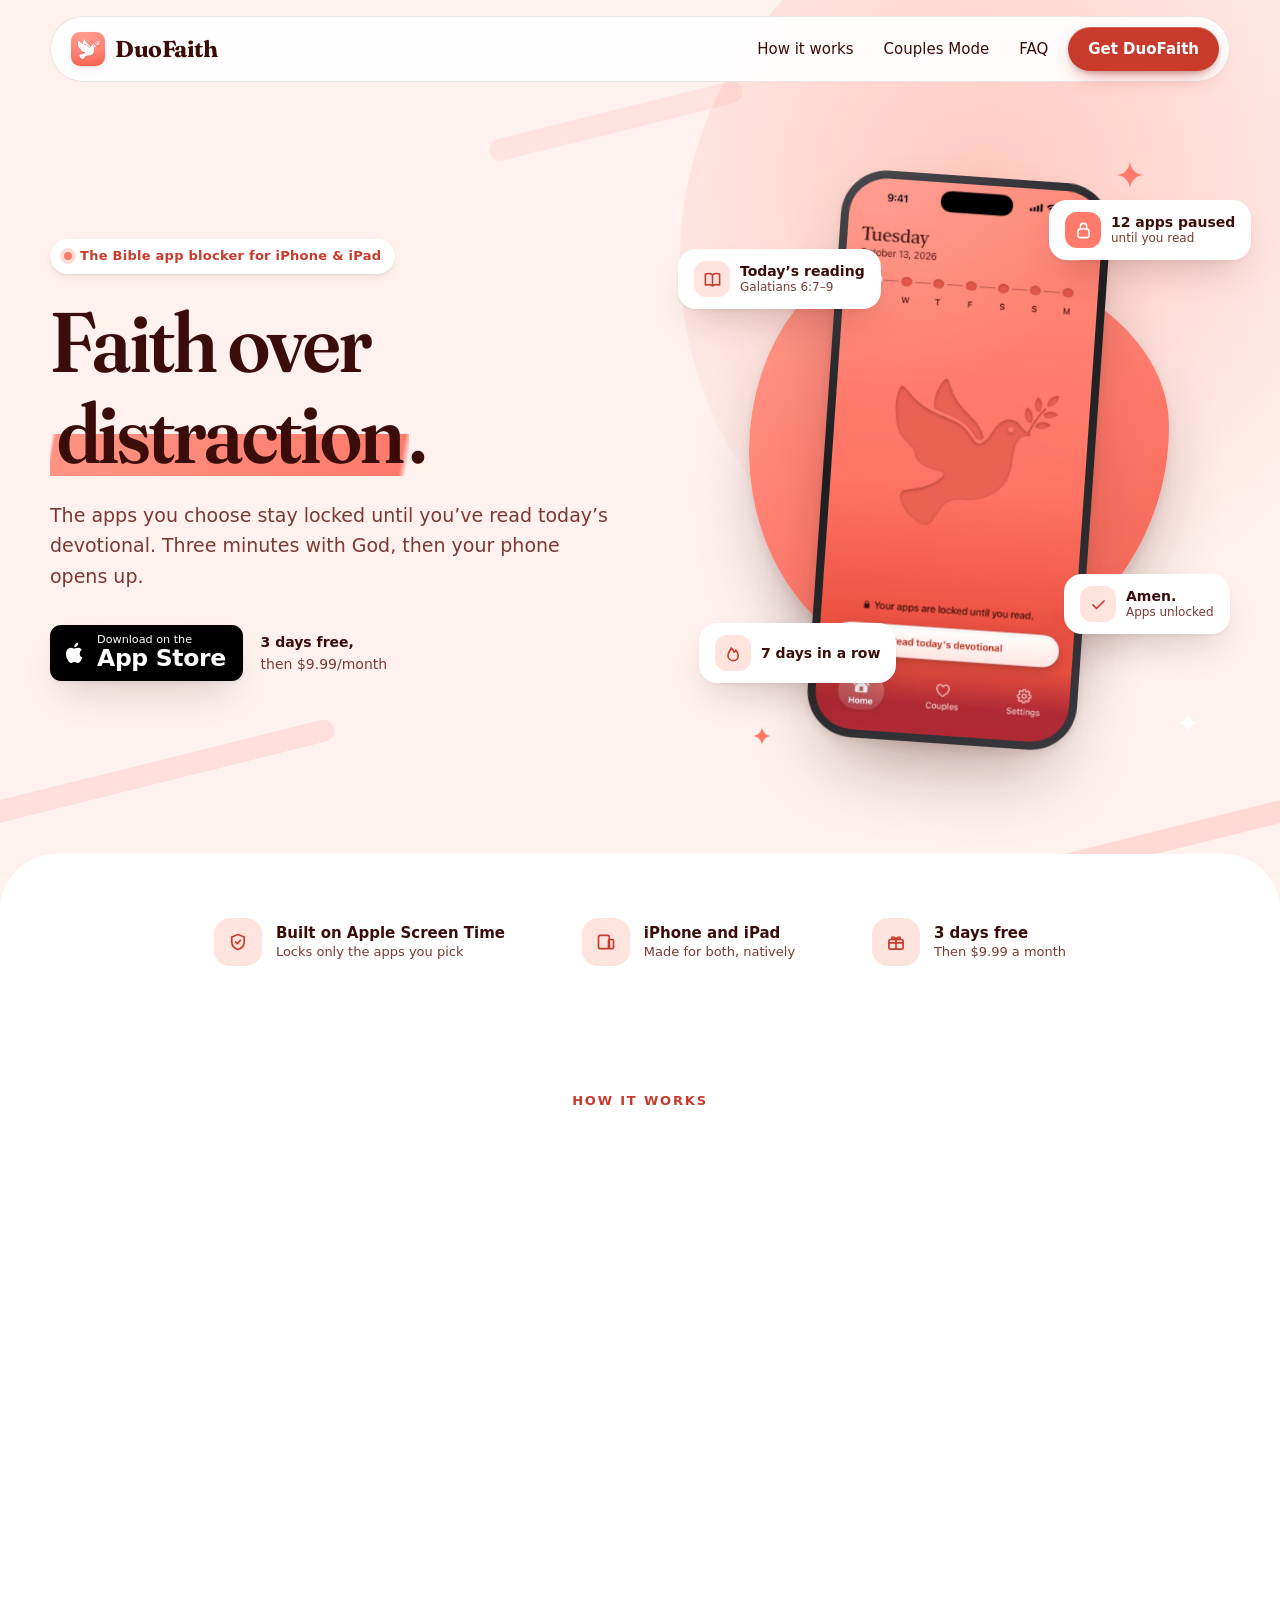
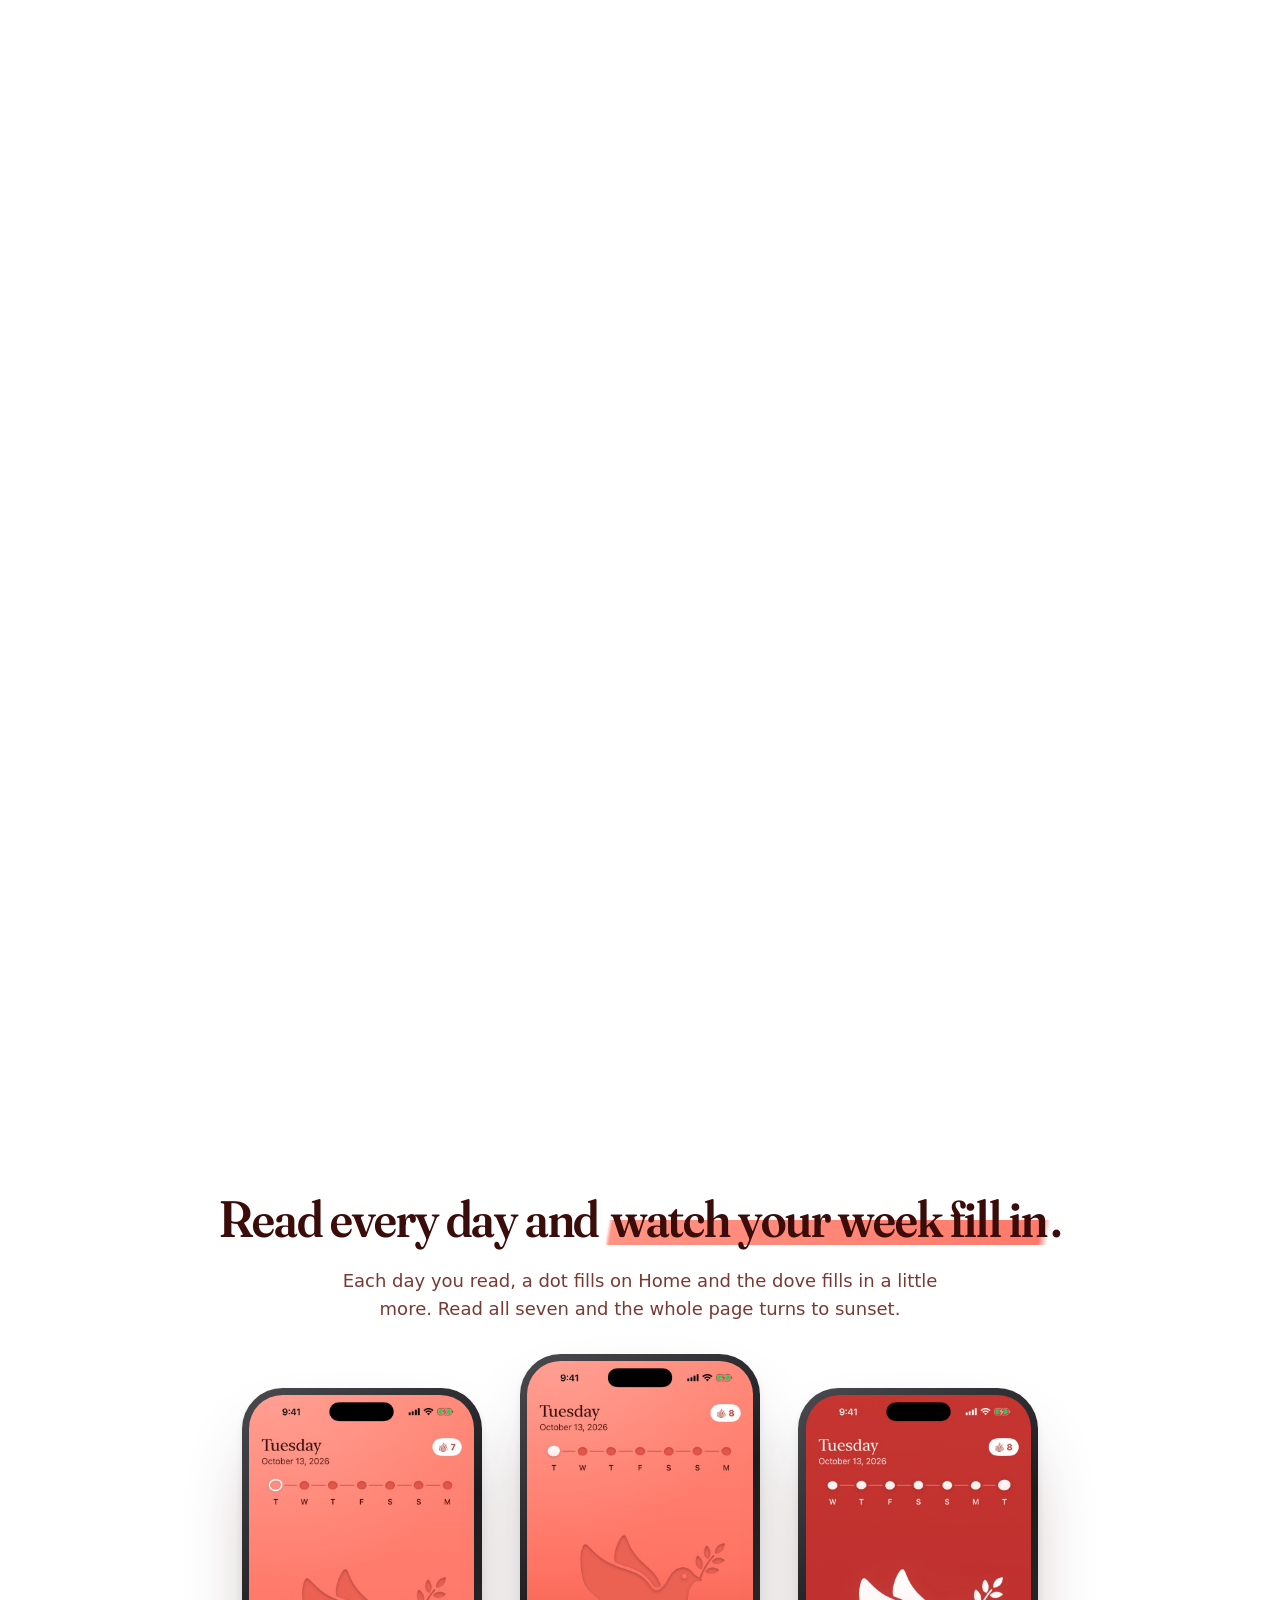
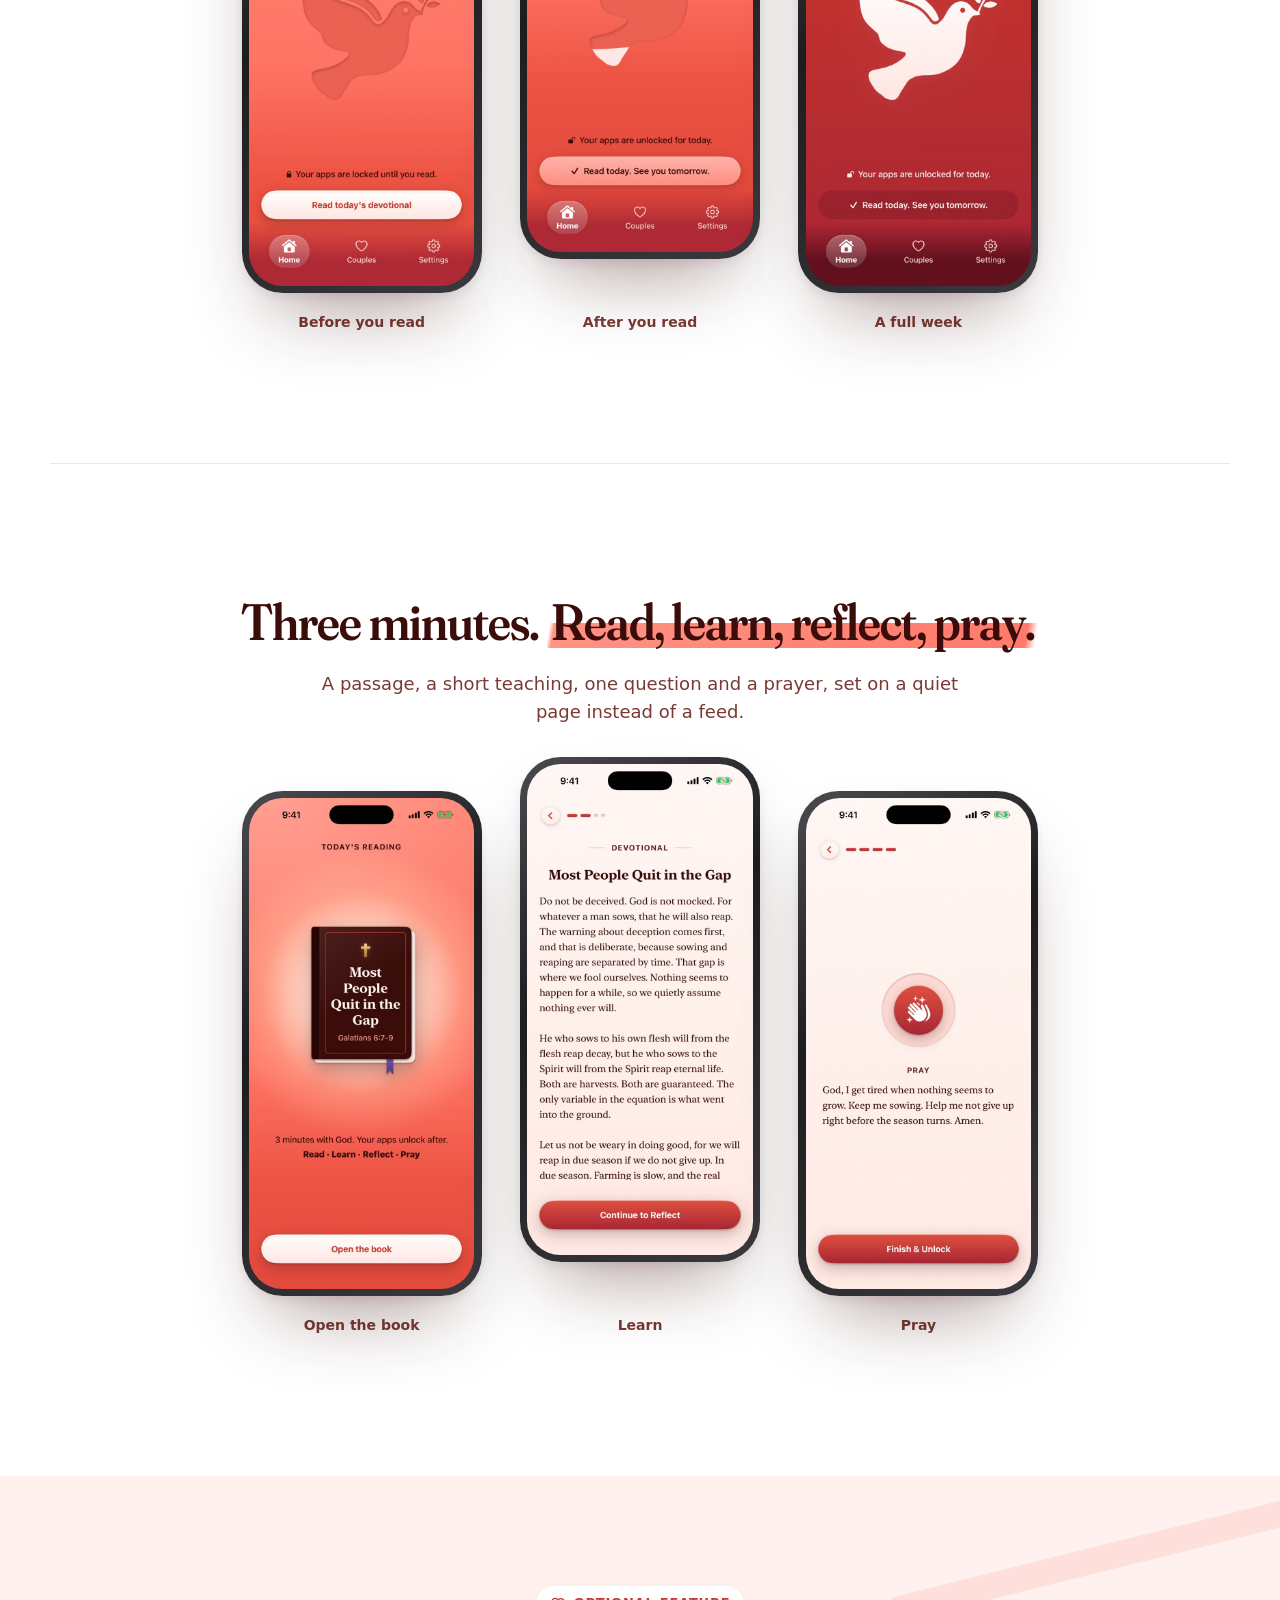
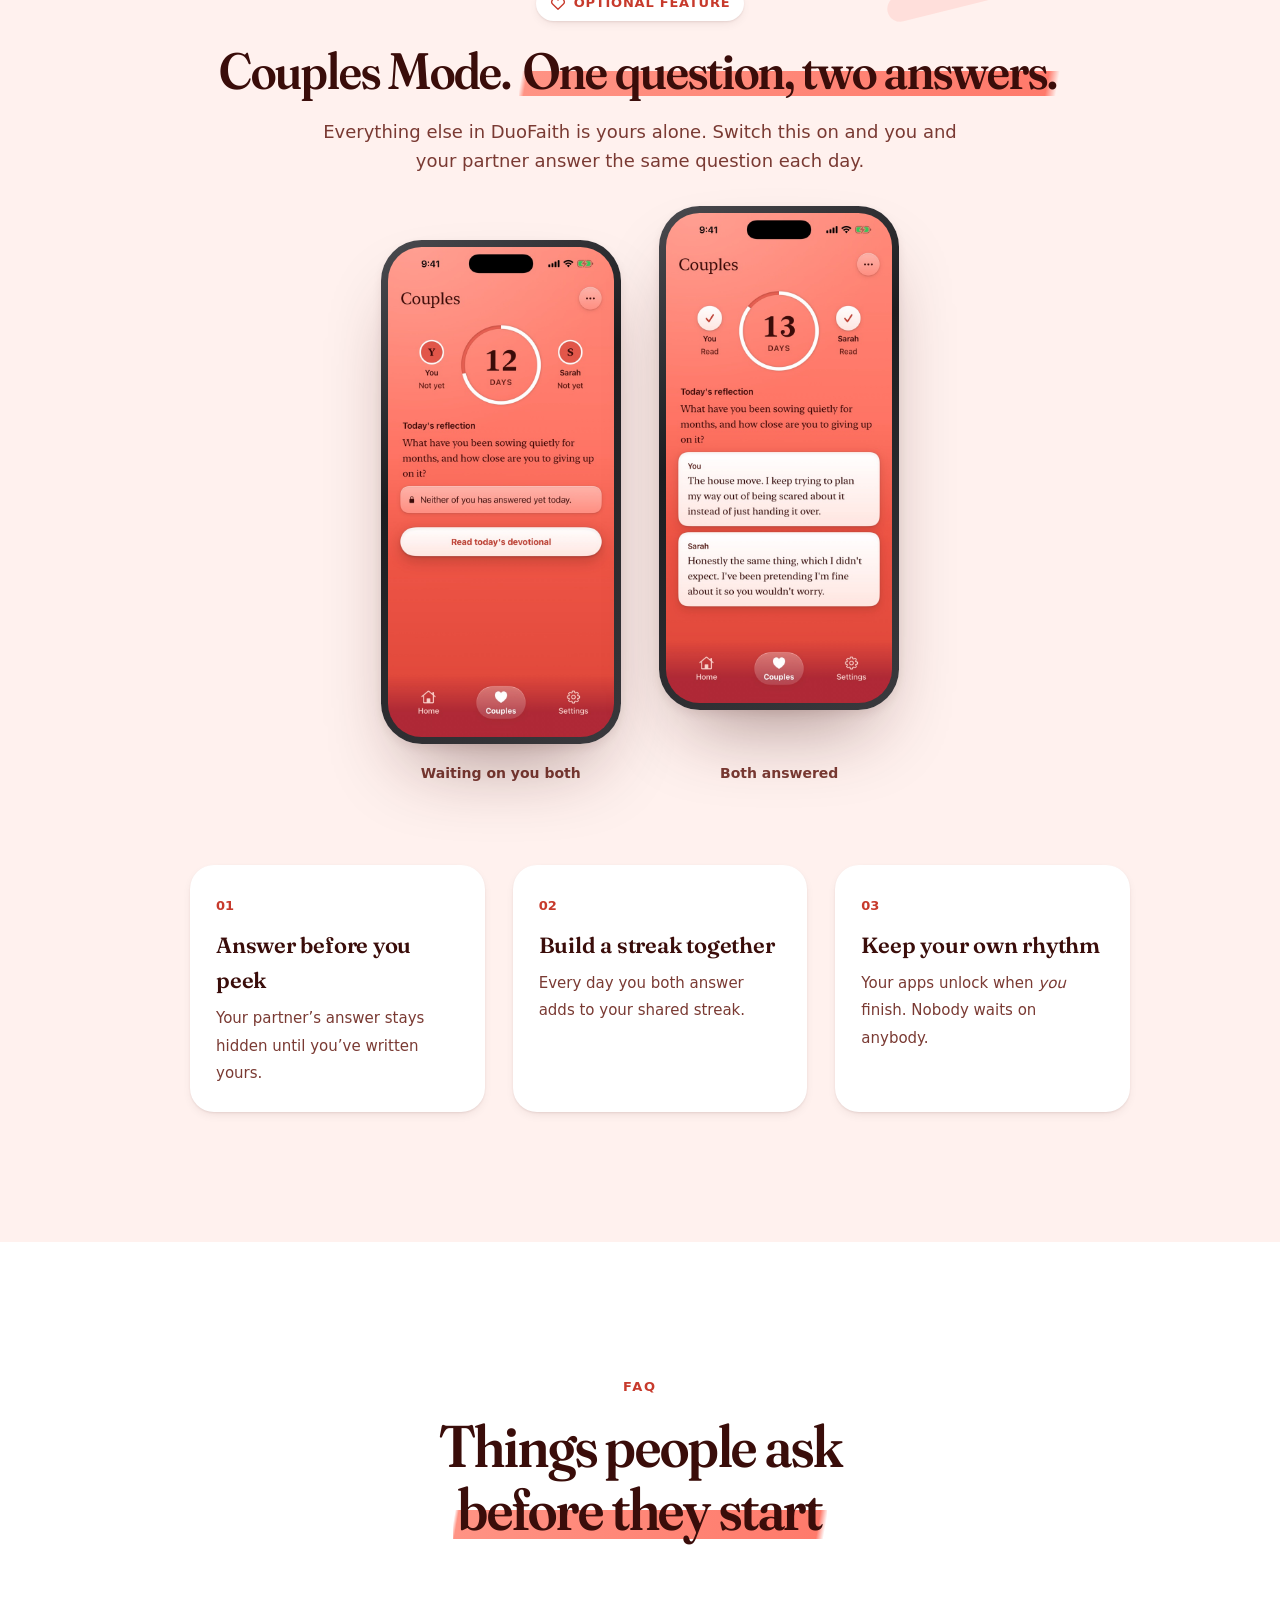
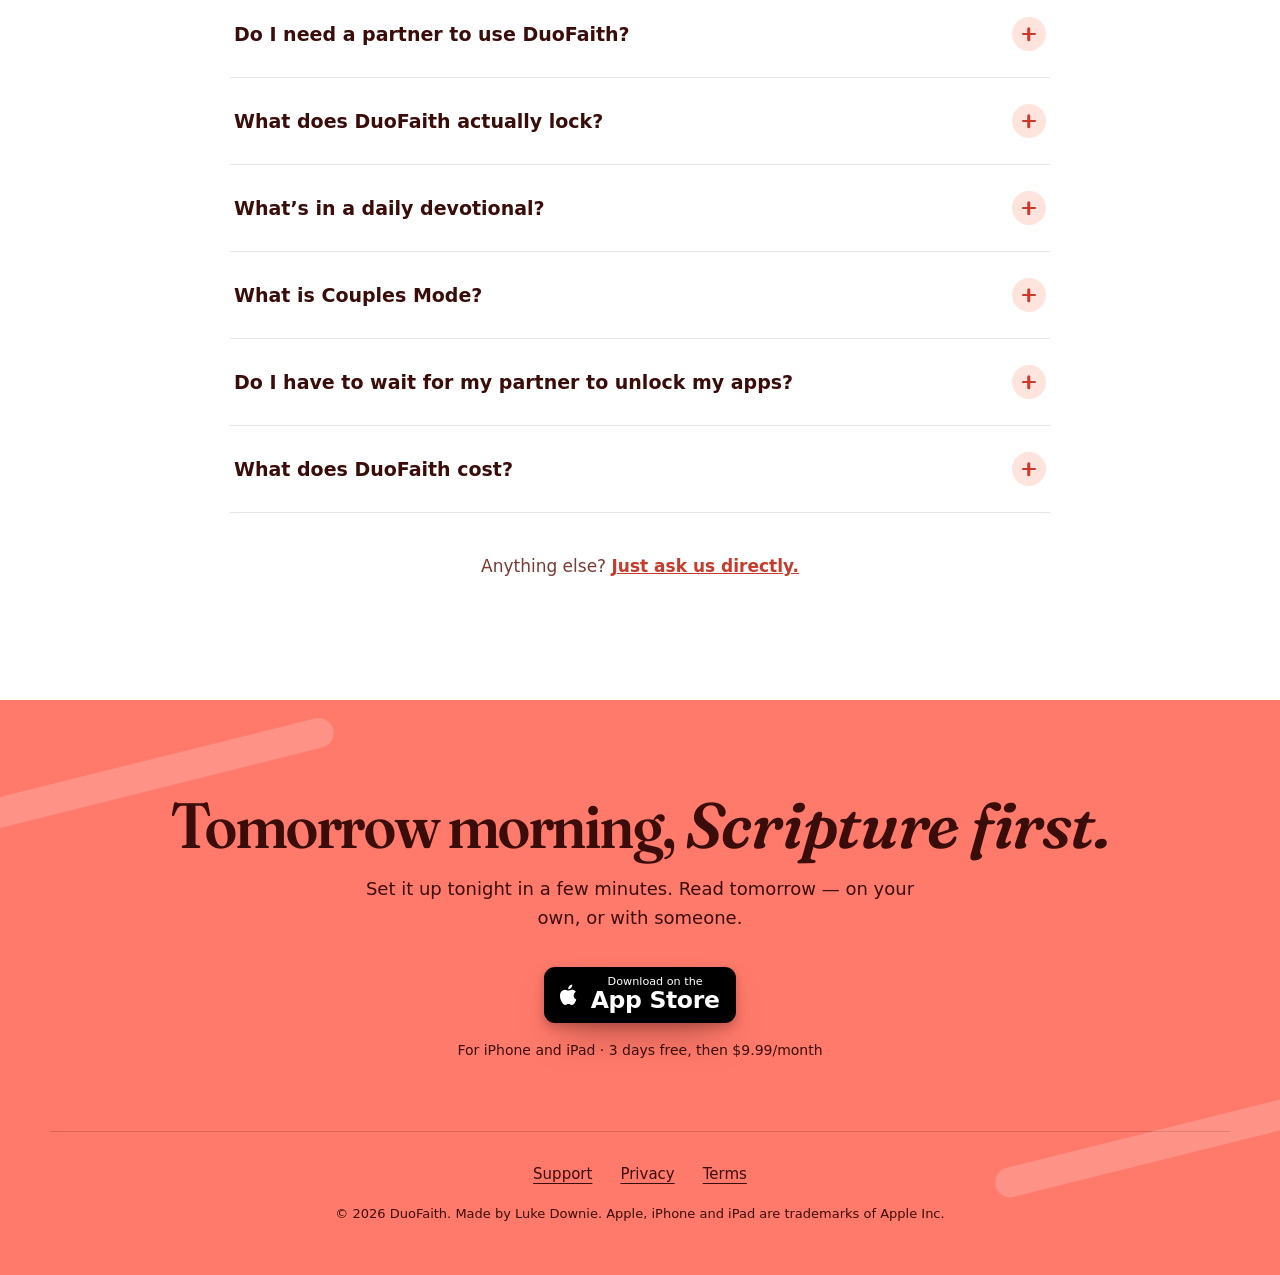
==== commit 9f2989a6: "Rebuild the homepage on white with coral accents, drop the guides - New homepage (index.html, styles" ====
--- a/index.html
+++ b/index.html
@@ -2,29 +2,177 @@
 <html lang="en"><head>
 <meta charset="utf-8"><meta name="viewport" content="width=device-width, initial-scale=1">
 <title>DuoFaith — The Bible App Blocker for iPhone and iPad</title><meta name="description" content="Your apps stay locked until you've read. A Bible passage, a short teaching, a real question and a prayer — then your phone opens up. Built for your own routine on iPhone and iPad, with an optional Couples Mode. 3 days free, then $9.99/month.">
-<meta name="theme-color" content="#FF7A6B"><meta name="apple-itunes-app" content="app-id=6792354251">
+<meta name="theme-color" content="#FFF1EE"><meta name="apple-itunes-app" content="app-id=6792354251">
 <link rel="canonical" href="https://duofaith.com/"><link rel="icon" href="/img/dove.svg" type="image/svg+xml"><link rel="icon" href="/icon-128.png" sizes="any"><link rel="apple-touch-icon" href="/img/apple-touch-icon.png">
 <script>document.documentElement.classList.add('js')</script>
 <link rel="preload" href="/fonts/fraunces-latin-full-normal.woff2" as="font" type="font/woff2" crossorigin>
-<link rel="stylesheet" href="/home.css"><script src="/home.js" defer></script>
+<link rel="stylesheet" href="/styles.css"><script src="/main.js" defer></script>
 <meta property="og:type" content="website"><meta property="og:site_name" content="DuoFaith"><meta property="og:url" content="https://duofaith.com/">
 <meta property="og:title" content="DuoFaith — The Bible App Blocker for iPhone and iPad"><meta property="og:description" content="Your apps stay locked until you've read. A Bible passage, a short teaching, a real question and a prayer — then your phone opens up. Built for your own routine on iPhone and iPad, with an optional Couples Mode. 3 days free, then $9.99/month."><meta property="og:image" content="https://duofaith.com/og-card.jpg">
 <meta name="twitter:card" content="summary_large_image"><meta name="twitter:title" content="DuoFaith — The Bible App Blocker for iPhone and iPad"><meta name="twitter:description" content="Your apps stay locked until you've read. A Bible passage, a short teaching, a real question and a prayer — then your phone opens up. Built for your own routine on iPhone and iPad, with an optional Couples Mode. 3 days free, then $9.99/month."><meta name="twitter:image" content="https://duofaith.com/og-card.jpg">
 <script type="application/ld+json">{"@context": "https://schema.org", "@graph": [{"@type": "Organization", "@id": "https://duofaith.com/#organization", "name": "DuoFaith", "url": "https://duofaith.com/", "logo": "https://duofaith.com/img/app-icon-1024.png"}, {"@type": "WebSite", "@id": "https://duofaith.com/#website", "name": "DuoFaith", "url": "https://duofaith.com/"}, {"@type": "MobileApplication", "@id": "https://duofaith.com/#app", "name": "DuoFaith: Bible App Blocker", "operatingSystem": "iOS, iPadOS", "applicationCategory": "LifestyleApplication", "url": "https://apps.apple.com/us/app/duofaith-bible-app-blocker/id6792354251", "description": "A daily Bible devotional for iPhone and iPad that keeps the apps you choose locked until you finish reading. Read, learn, reflect and pray: a Bible passage, a short teaching, a reflection question and a prayer, with a week of reading tracked on your Home screen. Designed as a routine for one person. Couples Mode is an optional feature: pair with a partner and you each answer the same daily question, neither answer opens until you have both written, and days you both answer build a shared streak. A 3-day free trial, then $9.99 a month, or $49.99 a year."}, {"@type": "FAQPage", "mainEntity": [{"@type": "Question", "name": "Do I need a partner to use DuoFaith?", "acceptedAnswer": {"@type": "Answer", "text": "No. The app locking, the daily devotional, the reflection, the prayer and your reading streak are all built for one person, and that is how the app works out of the box. Couples Mode is an extra you can switch on later, or never touch. DuoFaith runs on iPhone and iPad."}}, {"@type": "Question", "name": "What does DuoFaith actually lock?", "acceptedAnswer": {"@type": "Answer", "text": "Only the apps you choose. Set a daily lock time and DuoFaith uses Apple’s Screen Time controls to shield those apps until you finish your devotional. Keep essential apps out of your selection so they stay available."}}, {"@type": "Question", "name": "What’s in a daily devotional?", "acceptedAnswer": {"@type": "Answer", "text": "Four steps: read, learn, reflect, pray. Today’s reading opens like a book into a Bible passage, then a short teaching, one reflection question, and a prayer. It takes about three minutes. On your own, the reflection is a quiet pause you keep to yourself. If you have turned on Couples Mode, you write an answer to share with your partner. Finish and your apps unlock, and that day fills in on the week shown on your Home screen."}}, {"@type": "Question", "name": "What is Couples Mode?", "acceptedAnswer": {"@type": "Answer", "text": "An optional feature for people who want to read alongside a partner. Pair with your partner using an invite code and you each answer the same daily reflection question. Your partner’s answer stays hidden until you submit yours; once both have answered, you can read each other’s responses. Days when you both answer build your shared streak. It is included in every subscription, and it is off until you set it up."}}, {"@type": "Question", "name": "Do I have to wait for my partner to unlock my apps?", "acceptedAnswer": {"@type": "Answer", "text": "No. Your own devotional unlocks your own selected apps, whether or not you are paired with anyone. You can finish at different times. The only shared part is the reflection: both answers become available after you have both written."}}, {"@type": "Question", "name": "What does DuoFaith cost?", "acceptedAnswer": {"@type": "Answer", "text": "DuoFaith starts with a 3-day free trial. After that it is $9.99 a month. You can pay yearly instead at $49.99 a year, which works out at about $4.17 a month. Either way you get everything, including Couples Mode if you use it. There is no free tier. The trial becomes a paid subscription unless you cancel before it ends, and subscriptions are managed and cancelled in your Apple account."}}]}]}</script>
-</head><body><svg class="icon-library" xmlns="http://www.w3.org/2000/svg" aria-hidden="true"><defs>
-    <symbol id="i-apple" viewBox="0 0 24 24"><path fill="currentColor" stroke="none" d="M17.05 12.54c-.03-2.6 2.12-3.85 2.22-3.91-1.21-1.77-3.09-2.01-3.76-2.04-1.6-.16-3.13.94-3.94.94-.81 0-2.07-.92-3.4-.9-1.75.03-3.36 1.02-4.26 2.58-1.81 3.14-.46 7.79 1.3 10.34.86 1.25 1.89 2.65 3.24 2.6 1.3-.05 1.79-.84 3.36-.84 1.57 0 2.01.84 3.38.81 1.4-.02 2.28-1.27 3.13-2.53.99-1.45 1.4-2.86 1.42-2.93-.03-.01-2.72-1.04-2.75-4.12M14.5 4.6c.71-.87 1.19-2.07 1.06-3.27-1.02.04-2.26.68-3 1.54-.66.76-1.24 1.99-1.08 3.16 1.14.09 2.31-.58 3.02-1.43"/></symbol>
-    <symbol id="i-arrow" viewBox="0 0 24 24"><path d="M5 12h14M13 6l6 6-6 6"/></symbol>
-    <symbol id="i-lock" viewBox="0 0 24 24"><rect x="5" y="10" width="14" height="11" rx="3"/><path d="M8 10V7a4 4 0 0 1 8 0v3M12 14v3"/></symbol>
-    <symbol id="i-book" viewBox="0 0 24 24"><path d="M12 5c-3-2-6-2-10-1v15c4-1 7-1 10 1 3-2 6-2 10-1V4c-4-1-7-1-10 1Zm0 0v15"/></symbol>
-    <symbol id="i-heart" viewBox="0 0 24 24"><path d="m12 21-8.6-8.6a5.5 5.5 0 0 1 7.8-7.8l.8.8.8-.8a5.5 5.5 0 0 1 7.8 7.8Z"/></symbol>
-    <symbol id="i-check" viewBox="0 0 24 24"><path d="m5 12 4 4L19 6"/></symbol>
-    <symbol id="i-sun" viewBox="0 0 24 24"><circle cx="12" cy="12" r="4"/><path d="M12 1v2m0 18v2M1 12h2m18 0h2M4 4l2 2m12 12 2 2M4 20l2-2M18 6l2-2"/></symbol>
-    <symbol id="i-chevron" viewBox="0 0 24 24"><path d="m6 9 6 6 6-6"/></symbol>
-    <symbol id="i-status" viewBox="0 0 72 12"><g fill="currentColor" stroke="none"><rect y="7" width="3" height="4" rx="1"/><rect x="4.5" y="5" width="3" height="6" rx="1"/><rect x="9" y="3" width="3" height="8" rx="1"/><rect x="13.5" y=".5" width="3" height="10.5" rx="1"/><circle cx="32.2" cy="10.2" r="1.2"/><rect x="48.9" y="2.2" width="18.8" height="7.6" rx="1.6"/><rect x="70.6" y="4.2" width="1.2" height="3.6" rx=".6" opacity=".45"/></g><g fill="none" stroke="currentColor" stroke-linecap="round"><path d="M25.6 6.4A9.3 9.3 0 0 1 38.8 6.4" stroke-width="1.7"/><path d="M28 8.7A6 6 0 0 1 36.4 8.7" stroke-width="1.7"/><rect x="47.3" y=".6" width="22" height="10.8" rx="3.1" stroke-width="1" opacity=".45"/></g></symbol>
-  </defs></svg><a class="skip" href="#main">Skip to content</a><header class="site-header"><div class="container header-inner"><a class="logo" href="/" aria-label="DuoFaith home"><img src="/img/app-icon-256.png" alt="" width="36" height="36">DuoFaith</a><div class="nav-cta"><p class="nav-offer">3 days free, then $9.99/mo</p><a class="nav-download" href="https://apps.apple.com/us/app/duofaith-bible-app-blocker/id6792354251" data-download="navigation"><svg class="nav-apple" aria-hidden="true" viewBox="0 0 24 24"><use href="#i-apple"/></svg><b>Get DuoFaith</b></a></div></div></header>
+</head><body>
+<svg width="0" height="0" style="position:absolute" aria-hidden="true"><defs>
+  <symbol id="i-apple" viewBox="0 0 24 24"><path stroke="none" d="M17.05 12.54c-.03-2.6 2.12-3.85 2.22-3.91-1.21-1.77-3.09-2.01-3.76-2.04-1.6-.16-3.13.94-3.94.94-.81 0-2.07-.92-3.4-.9-1.75.03-3.36 1.02-4.26 2.58-1.81 3.14-.46 7.79 1.3 10.34.86 1.25 1.89 2.65 3.24 2.6 1.3-.05 1.79-.84 3.36-.84 1.57 0 2.01.84 3.38.81 1.4-.02 2.28-1.27 3.13-2.53.99-1.45 1.4-2.86 1.42-2.93-.03-.01-2.72-1.04-2.75-4.12M14.5 4.6c.71-.87 1.19-2.07 1.06-3.27-1.02.04-2.26.68-3 1.54-.66.76-1.24 1.99-1.08 3.16 1.14.09 2.31-.58 3.02-1.43"/></symbol>
+  <symbol id="i-lock" viewBox="0 0 24 24"><rect x="5" y="10" width="14" height="11" rx="3"/><path d="M8 10V7a4 4 0 0 1 8 0v3"/></symbol>
+  <symbol id="i-unlock" viewBox="0 0 24 24"><rect x="5" y="10" width="14" height="11" rx="3"/><path d="M8 10V7a4 4 0 0 1 7.5-2"/></symbol>
+  <symbol id="i-book" viewBox="0 0 24 24"><path d="M12 6c-2.5-1.7-5.5-2-9-1v14c3.5-1 6.5-.7 9 1 2.5-1.7 5.5-2 9-1V5c-3.5-1-6.5-.7-9 1Zm0 0v14"/></symbol>
+  <symbol id="i-heart" viewBox="0 0 24 24"><path d="m12 20-7.8-7.6a5 5 0 0 1 7.1-7.1l.7.7.7-.7a5 5 0 0 1 7.1 7.1Z"/></symbol>
+  <symbol id="i-check" viewBox="0 0 24 24"><path d="m5 12.5 4.5 4.5L19 7.5"/></symbol>
+  <symbol id="i-flame" viewBox="0 0 24 24"><path d="M12 21c-3.9 0-7-2.7-7-6.6 0-3.6 3-5.7 4-9.4 2.2 1.4 3.5 3.3 3.8 5.5.9-.6 1.6-1.6 1.9-2.8 1.7 1.6 3.3 4 3.3 6.7 0 3.9-2.6 6.6-6 6.6Z"/></symbol>
+  <symbol id="i-shield" viewBox="0 0 24 24"><path d="M12 3 4.5 6v5.5c0 4.5 3.2 8.3 7.5 9.5 4.3-1.2 7.5-5 7.5-9.5V6Z"/><path d="m9 12 2 2 4-4"/></symbol>
+  <symbol id="i-devices" viewBox="0 0 24 24"><rect x="3" y="4" width="13" height="16" rx="2"/><rect x="15" y="9" width="6" height="11" rx="1.5"/></symbol>
+  <symbol id="i-gift" viewBox="0 0 24 24"><rect x="3.5" y="9" width="17" height="11.5" rx="2"/><path d="M12 9v11.5M3.5 13h17M12 9C10 5 6.5 5.5 7 7.5 7.4 9 12 9 12 9Zm0 0c2-4 5.5-3.5 5-1.5C16.6 9 12 9 12 9Z"/></symbol>
+  <symbol id="i-chat" viewBox="0 0 24 24"><path d="M20 12a7.5 7.5 0 0 1-11 6.6L4 20l1.4-4.6A7.5 7.5 0 1 1 20 12Z"/></symbol>
+  <symbol id="i-pray" viewBox="0 0 24 24"><path d="M12 4v8M12 12l-3.5 3.5V20M12 12l3.5 3.5V20M8.5 9 12 4l3.5 5"/></symbol>
+  <symbol id="i-spark" viewBox="0 0 24 24"><path stroke="none" fill="currentColor" d="M12 0c.7 6.5 5.5 11.3 12 12-6.5.7-11.3 5.5-12 12-.7-6.5-5.5-11.3-12-12C6.5 11.3 11.3 6.5 12 0Z"/></symbol>
+</defs></svg>
+<a class="skip" href="#main">Skip to content</a>
+
+<header class="nav" id="nav">
+  <a class="logo" href="/" aria-label="DuoFaith home"><img src="/img/app-icon-256.png" alt="" width="34" height="34">DuoFaith</a>
+  <nav class="nav-links" aria-label="Main"><a href="#how">How it works</a><a href="#couples">Couples Mode</a><a href="#faq">FAQ</a></nav>
+  <a class="btn btn-sm" href="https://apps.apple.com/us/app/duofaith-bible-app-blocker/id6792354251" data-download="nav">Get DuoFaith</a>
+</header>
+
 <main id="main">
-<section class="hero" id="screenshots" aria-labelledby="hero-title"><div class="hero-light" aria-hidden="true"></div><div class="container hero-content"><p class="eyebrow"><span class="gold-dash"></span>THE BIBLE APP BLOCKER FOR IPHONE AND IPAD<span class="gold-dash"></span></p><h1 id="hero-title">Faith over <br><em>Distraction.</em></h1><p class="hero-description">You choose which apps go quiet, and when. <br>They stay locked until you've finished the day's reading.</p><a class="store-badge" href="https://apps.apple.com/us/app/duofaith-bible-app-blocker/id6792354251" data-download="hero"><svg class="badge-logo" aria-hidden="true" viewBox="0 0 24 24"><use href="#i-apple"/></svg><span><small>Download on the</small><b>App Store</b></span></a><p class="download-note">Three minutes a morning <span>·</span> 3 days free, then $9.99/month</p></div><div class="container reading-layout" aria-labelledby="reading-title"><div class="reading-preview reveal"><div class="reading-aura" aria-hidden="true"><svg class="ring" viewBox="-112 -112 224 224"><circle cx="0" cy="0" r="100"/></svg></div><div class="product-screen device"><span class="device-screen"><img id="reading-image" src="/img/current/read.jpg" width="660" height="1434" alt="DuoFaith's reading screen: Galatians 6:7-9 set on a cream page, with numbered verses" fetchpriority="high"><img id="reading-next" class="reading-next" src="/img/current/read.jpg" width="660" height="1434" alt="" aria-hidden="true" decoding="async"></span></div><p class="preview-caption" id="reading-caption" aria-live="polite">Scripture, set on a page with room to slow down.</p></div><div class="reading-copy reveal"><p class="eyebrow">READ · LEARN · REFLECT · PRAY</p><h2 id="reading-title">The one thing on your phone <br>that <em>isn't in a hurry</em>.</h2><p class="section-description">Today's reading opens like a book: a passage, a short teaching, one honest question and a prayer, set on a quiet page instead of a feed. Finish it and your apps open.</p><div class="reading-tabs" role="group" aria-label="Explore the daily devotional"><button type="button" data-reading="read" aria-pressed="true" aria-controls="reading-image" class="active"><span>01</span> Read <span aria-hidden="true">↗</span></button><button type="button" data-reading="learn" aria-pressed="false" aria-controls="reading-image"><span>02</span> Learn <span aria-hidden="true">↗</span></button><button type="button" data-reading="reflect" aria-pressed="false" aria-controls="reading-image"><span>03</span> Reflect <span aria-hidden="true">↗</span></button><button type="button" data-reading="pray" aria-pressed="false" aria-controls="reading-image"><span>04</span> Pray <span aria-hidden="true">↗</span></button></div><a class="quiet-link" href="https://apps.apple.com/us/app/duofaith-bible-app-blocker/id6792354251" data-download="reading">Make this your daily habit <svg class="icon" aria-hidden="true"><use href="#i-arrow"/></svg></a></div></div></section>
-<section class="couples-section container section-space" id="couples" aria-labelledby="couples-title"><div class="couples-heading reveal"><p class="eyebrow"><svg class="icon" aria-hidden="true"><use href="#i-heart"/></svg>AN OPTIONAL FEATURE</p><h2 id="couples-title">Couples Mode.<br>One question,<br><em>two honest answers.</em></h2><p>The rest of DuoFaith is yours alone. This is the one part you share: <br>the same passage, the same question, and an answer each that stays sealed until you've both written.</p></div><div class="couples-layout"><div class="demo-track"><div class="reflection-demo"><div class="demo-heading"><span class="eyebrow">TRY THE SHARED REFLECTION</span><span class="demo-tag">EXAMPLE</span></div><p class="reflection-question">“What is the first thing your hands reach for in the morning?”</p><div class="reflection-answer"><div class="answer-label"><span class="avatar">Y</span> YOU <span id="your-answer-status">NOT WRITTEN YET</span></div><p id="your-answer" class="is-blank">Your answer goes here first.</p></div><div class="reflection-answer partner-answer"><div class="answer-label"><span class="avatar">P</span> YOUR PARTNER <span id="partner-answer-status">ANSWER SEALED</span></div><div class="seal-stack"><div id="sealed-answer"><div class="sealed-lines" aria-hidden="true"><span></span><span></span><span></span></div><p>Write yours to see what they said.</p></div><p id="revealed-answer">“My phone. I say five minutes and it’s always forty.”</p></div></div><div class="demo-streak" id="demo-streak" aria-hidden="true"><span class="streak-num" id="streak-num">0</span><span class="streak-label" id="streak-label">days in a row</span></div><p class="demo-note" id="demo-note" aria-live="polite">An example from the app. Your actual reflections are written in DuoFaith.</p></div></div><div class="couples-explanation"><h3>A shared moment.<br>In your own words.</h3><ol><li><span>01</span><div><strong>Answer before you peek.</strong><p>Your partner’s reflection stays hidden until you write yours. Once you both answer, both reflections open.</p></div></li><li><span>02</span><div><strong>Build a streak together.</strong><p>Every day you both answer adds to your shared reflection streak.</p></div></li><li><span>03</span><div><strong>Keep your own rhythm.</strong><p>Nothing here changes how your own morning works. Your apps unlock when <em>you</em> finish your devotional, and your partner reads in their own time.</p></div></li></ol><a class="store-badge" href="https://apps.apple.com/us/app/duofaith-bible-app-blocker/id6792354251" data-download="couples"><svg class="badge-logo" aria-hidden="true" viewBox="0 0 24 24"><use href="#i-apple"/></svg><span><small>Download on the</small><b>App Store</b></span></a></div></div></section>
-<section class="faq-section container section-space" id="faq"><div class="faq-heading reveal"><h2>Things people ask before they start.</h2></div><div class="faq-list reveal"><details><summary>Do I need a partner to use DuoFaith?<span class="faq-mark" aria-hidden="true"><svg class="icon"><use href="#i-chevron"/></svg></span></summary><div class="faq-body"><p>No. The app locking, the daily devotional, the reflection, the prayer and your reading streak are all built for one person, and that is how the app works out of the box. Couples Mode is an extra you can switch on later, or never touch. DuoFaith runs on iPhone and iPad.</p></div></details><details><summary>What does DuoFaith actually lock?<span class="faq-mark" aria-hidden="true"><svg class="icon"><use href="#i-chevron"/></svg></span></summary><div class="faq-body"><p>Only the apps you choose. Set a daily lock time and DuoFaith uses Apple’s Screen Time controls to shield those apps until you finish your devotional. Keep essential apps out of your selection so they stay available.</p></div></details><details><summary>What’s in a daily devotional?<span class="faq-mark" aria-hidden="true"><svg class="icon"><use href="#i-chevron"/></svg></span></summary><div class="faq-body"><p>Four steps: read, learn, reflect, pray. Today’s reading opens like a book into a Bible passage, then a short teaching, one reflection question, and a prayer. It takes about three minutes. On your own, the reflection is a quiet pause that stays yours. With Couples Mode on, you write an answer to share with your partner. Finish and your apps unlock, and that day fills in on the week shown on your Home screen.</p></div></details><details><summary>What is Couples Mode?<span class="faq-mark" aria-hidden="true"><svg class="icon"><use href="#i-chevron"/></svg></span></summary><div class="faq-body"><p>An optional feature for people who want to read alongside a partner. Pair with your partner using an invite code and you each answer the same daily reflection question. Your partner’s answer stays hidden until you submit yours; once both have answered, you can read each other’s responses. Days when you both answer build your shared streak. It is included in every subscription and stays off until you set it up.</p></div></details><details><summary>Do I have to wait for my partner to unlock my apps?<span class="faq-mark" aria-hidden="true"><svg class="icon"><use href="#i-chevron"/></svg></span></summary><div class="faq-body"><p>No. Your own devotional unlocks your own selected apps, paired or not. You can finish at different times. The only shared part is the reflection: both answers become available after you have both written.</p></div></details><details><summary>What does DuoFaith cost?<span class="faq-mark" aria-hidden="true"><svg class="icon"><use href="#i-chevron"/></svg></span></summary><div class="faq-body"><p>You get 3 days free. After that it is $9.99 a month. You can pay yearly instead at $49.99 a year, which works out at about $4.17 a month. Either way you get everything, Couples Mode included if you use it. There is no free tier, so if you do not want to keep it, cancel inside the 3 days. The trial turns into a paid subscription otherwise. Everything is managed and cancelled in your Apple account, not by us.</p></div></details></div><p class="faq-foot">Anything about using it solo, Couples Mode, billing, or Apple’s Screen Time — <a href="mailto:duofaithsupport@gmail.com">just ask us directly</a>.</p></section>
-<section class="download-section" id="download"><div class="container reveal"><p class="eyebrow">YOUR NEXT MORNING STARTS HERE</p><h2>Tomorrow morning,<br><em>Scripture first.</em></h2><p>A few minutes to set up tonight.<br>Read tomorrow — on your own, or with someone — and watch your week fill in.</p><a class="store-badge" href="https://apps.apple.com/us/app/duofaith-bible-app-blocker/id6792354251" data-download="closing"><svg class="badge-logo" aria-hidden="true" viewBox="0 0 24 24"><use href="#i-apple"/></svg><span><small>Download on the</small><b>App Store</b></span></a><p class="download-note">For iPhone and iPad <span>·</span> 3 days free, then $9.99/month</p></div></section>
-</main><footer class="site-footer container"><div class="footer-top"><a class="logo" href="/"><img src="/img/app-icon-256.png" alt="" width="36" height="36">DuoFaith</a><p>Lock your phone, not your faith.</p><nav aria-label="Footer navigation"><a href="/guides/index.html">Guides</a><a href="mailto:duofaithsupport@gmail.com">Support</a><a href="/privacy.html">Privacy</a><a href="/terms.html">Terms</a></nav></div><div class="footer-bottom"><p>© <span id="year">2026</span> DuoFaith. Made by Luke Downie.</p><p>Apple and iPhone are trademarks of Apple Inc.</p></div></footer><div class="mobile-download" hidden><span><strong>Start with 3 days free.</strong><small>Then $9.99/month</small></span><a href="https://apps.apple.com/us/app/duofaith-bible-app-blocker/id6792354251" class="nav-download" data-download="mobile-sticky"><svg class="nav-apple" aria-hidden="true" viewBox="0 0 24 24"><use href="#i-apple"/></svg><b>Get the app</b></a></div></body></html>+<section class="hero" aria-labelledby="hero-title">
+  <div class="hero-stripes" aria-hidden="true"><span></span><span></span><span></span></div>
+  <div class="wrap hero-grid">
+    <div class="hero-copy">
+      <p class="pill"><span class="dot"></span>The Bible app blocker for iPhone &amp; iPad</p>
+      <h1 id="hero-title">Faith over <span class="stripe in">distraction</span>.</h1>
+      <p class="hero-sub">The apps you choose stay locked until you’ve read today’s devotional. Three minutes with God, then your phone opens up.</p>
+      <div class="hero-cta">
+        <a class="store-badge" href="https://apps.apple.com/us/app/duofaith-bible-app-blocker/id6792354251" data-download="hero"><svg aria-hidden="true"><use href="#i-apple"/></svg><span><small>Download on the</small><b>App Store</b></span></a>
+        <p class="hero-note"><b>3 days free,</b><br>then $9.99/month</p>
+      </div>
+    </div>
+    <div class="stage" aria-hidden="true">
+      <div class="stage-blob"></div>
+      <div class="phone"><img src="/img/current/home.jpg" width="660" height="1434" alt="" fetchpriority="high"></div>
+      <div class="float f1"><span class="chip"><svg class="icon"><use href="#i-book"/></svg></span><span>Today’s reading<small>Galatians 6:7–9</small></span></div>
+      <div class="float f2"><span class="chip"><svg class="icon"><use href="#i-lock"/></svg></span><span>12 apps paused<small>until you read</small></span></div>
+      <div class="float f3"><span class="chip"><svg class="icon"><use href="#i-flame"/></svg></span><span>7 days in a row</span></div>
+      <div class="float f4"><span class="chip"><svg class="icon"><use href="#i-check"/></svg></span><span>Amen.<small>Apps unlocked</small></span></div>
+      <svg class="spark s1"><use href="#i-spark"/></svg><svg class="spark s2"><use href="#i-spark"/></svg><svg class="spark s3"><use href="#i-spark"/></svg>
+    </div>
+  </div>
+</section>
+
+<div class="sheet">
+  <div class="wrap facts reveal">
+    <p class="fact"><span class="chip"><svg class="icon"><use href="#i-shield"/></svg></span><span>Built on Apple Screen Time<small>Locks only the apps you pick</small></span></p>
+    <p class="fact"><span class="chip"><svg class="icon"><use href="#i-devices"/></svg></span><span>iPhone and iPad<small>Made for both, natively</small></span></p>
+    <p class="fact"><span class="chip"><svg class="icon"><use href="#i-gift"/></svg></span><span>3 days free<small>Then $9.99 a month</small></span></p>
+  </div>
+
+  <section class="how wrap" id="how" aria-labelledby="how-title">
+    <div class="head reveal">
+      <span class="kicker">How it works</span>
+      <h2 id="how-title">Your morning, <span class="stripe">Scripture first</span></h2>
+    </div>
+    <div class="deck-track" id="deck-track">
+      <div class="deck-sticky">
+        <div class="tabs" role="tablist" aria-label="Steps">
+          <button class="tab active" type="button" role="tab" data-i="0" aria-selected="true"><span class="num">1</span>Lock your apps</button>
+          <button class="tab" type="button" role="tab" data-i="1" aria-selected="false"><span class="num">2</span>Read &amp; learn</button>
+          <button class="tab" type="button" role="tab" data-i="2" aria-selected="false"><span class="num">3</span>Reflect</button>
+          <button class="tab" type="button" role="tab" data-i="3" aria-selected="false"><span class="num">4</span>Pray &amp; unlock</button>
+        </div>
+        <div class="deck" id="deck">
+          <article class="card is-active" data-i="0">
+            <div><h3>Pick the apps that pull you away</h3><p>Choose them once and set a time. Every morning DuoFaith uses Apple’s Screen Time to pause them until you’ve read.</p><a class="btn" href="https://apps.apple.com/us/app/duofaith-bible-app-blocker/id6792354251" data-download="deck">Try it free</a></div>
+            <div class="card-art"><div class="bubble b-left"><svg class="icon"><use href="#i-lock"/></svg>Locked until you read</div><div class="phone"><img src="/img/current/home.jpg" width="660" height="1434" alt="DuoFaith Home screen with the week of days, the dove, and a note that your apps are locked until you read" loading="lazy"></div></div>
+          </article>
+          <article class="card is-next" data-i="1">
+            <div><h3>Open the book</h3><p>Today’s reading opens like a book: a short passage, then a teaching that carries it into your day.</p><a class="btn" href="https://apps.apple.com/us/app/duofaith-bible-app-blocker/id6792354251" data-download="deck">Try it free</a></div>
+            <div class="card-art"><div class="bubble b-right"><svg class="icon"><use href="#i-book"/></svg>Galatians 6:7–9</div><div class="phone"><img src="/img/current/read.jpg" width="660" height="1434" alt="DuoFaith reading screen: Galatians 6:7-9 on a cream page" loading="lazy"></div></div>
+          </article>
+          <article class="card is-later" data-i="2">
+            <div><h3>Sit with one honest question</h3><p>On your own it’s a quiet pause. With Couples Mode on, you each write an answer and read them together.</p><a class="btn" href="https://apps.apple.com/us/app/duofaith-bible-app-blocker/id6792354251" data-download="deck">Try it free</a></div>
+            <div class="card-art"><div class="bubble b-left"><svg class="icon"><use href="#i-chat"/></svg>Your partner has answered</div><div class="phone"><img src="/img/current/reflect.jpg" width="660" height="1434" alt="DuoFaith reflection question, with a partner's answer waiting" loading="lazy"></div></div>
+          </article>
+          <article class="card is-later" data-i="3">
+            <div><h3>Pray, then get your phone back</h3><p>Finish with a short prayer and tap Finish &amp; Unlock. Your apps open, and today fills in on your week.</p><a class="btn" href="https://apps.apple.com/us/app/duofaith-bible-app-blocker/id6792354251" data-download="deck">Try it free</a></div>
+            <div class="card-art"><div class="bubble b-right b-coral"><svg class="icon"><use href="#i-unlock"/></svg>Apps unlocked</div><div class="phone"><img src="/img/current/pray.jpg" width="660" height="1434" alt="DuoFaith prayer screen with a Finish & Unlock button" loading="lazy"></div></div>
+          </article>
+        </div>
+      </div>
+    </div>
+  </section>
+
+  <section class="statement" aria-labelledby="week-title">
+    <div class="wrap reveal">
+      <h2 id="week-title">Read every day and <span class="stripe">watch your week fill in</span>.</h2>
+      <p>Each day you read, a dot fills on Home and the dove fills in a little more. Read all seven and the whole page turns to sunset.</p>
+    </div>
+    <div class="wrap devices reveal">
+      <figure><div class="phone"><img src="/img/current/home.jpg" width="660" height="1434" alt="Home before reading: apps locked" loading="lazy"></div><figcaption>Before you read</figcaption></figure>
+      <figure><div class="phone"><img src="/img/current/unlocked.jpg" width="660" height="1434" alt="Home after reading: apps unlocked for today" loading="lazy"></div><figcaption>After you read</figcaption></figure>
+      <figure><div class="phone"><img src="/img/current/full-week.jpg" width="660" height="1434" alt="Home after a full week: the page turns sunset red and the dove is filled" loading="lazy"></div><figcaption>A full week</figcaption></figure>
+    </div>
+  </section>
+
+  <hr class="rule">
+
+  <section class="statement" aria-labelledby="flow-title">
+    <div class="wrap reveal">
+      <h2 id="flow-title">Three minutes. <span class="stripe">Read, learn, reflect, pray.</span></h2>
+      <p>A passage, a short teaching, one question and a prayer, set on a quiet page instead of a feed.</p>
+    </div>
+    <div class="wrap devices reveal">
+      <figure><div class="phone"><img src="/img/current/intro.jpg" width="660" height="1434" alt="Today's reading as a closed book, ready to open" loading="lazy"></div><figcaption>Open the book</figcaption></figure>
+      <figure><div class="phone"><img src="/img/current/learn.jpg" width="660" height="1434" alt="The day's teaching: Most People Quit in the Gap" loading="lazy"></div><figcaption>Learn</figcaption></figure>
+      <figure><div class="phone"><img src="/img/current/pray.jpg" width="660" height="1434" alt="The closing prayer" loading="lazy"></div><figcaption>Pray</figcaption></figure>
+    </div>
+  </section>
+
+  <section class="band" id="couples" aria-labelledby="couples-title">
+    <div class="statement">
+      <div class="wrap reveal">
+        <span class="tag"><svg class="icon"><use href="#i-heart"/></svg>Optional feature</span>
+        <h2 id="couples-title">Couples Mode. <span class="stripe">One question, two answers.</span></h2>
+        <p>Everything else in DuoFaith is yours alone. Switch this on and you and your partner answer the same question each day.</p>
+      </div>
+      <div class="wrap devices reveal">
+        <figure><div class="phone"><img src="/img/current/couples-waiting.jpg" width="660" height="1434" alt="Couples screen before either of you has answered" loading="lazy"></div><figcaption>Waiting on you both</figcaption></figure>
+        <figure><div class="phone"><img src="/img/current/together.jpg" width="660" height="1434" alt="Couples screen with a 13-day shared streak and both answers open" loading="lazy"></div><figcaption>Both answered</figcaption></figure>
+      </div>
+      <ul class="pairs wrap reveal">
+        <li><span class="n">01</span><b>Answer before you peek</b><span>Your partner’s answer stays hidden until you’ve written yours.</span></li>
+        <li><span class="n">02</span><b>Build a streak together</b><span>Every day you both answer adds to your shared streak.</span></li>
+        <li><span class="n">03</span><b>Keep your own rhythm</b><span>Your apps unlock when <em>you</em> finish. Nobody waits on anybody.</span></li>
+      </ul>
+    </div>
+  </section>
+
+  <section class="faq wrap" id="faq" aria-labelledby="faq-title">
+    <div class="head reveal"><span class="kicker">FAQ</span><h2 id="faq-title">Things people ask <span class="stripe">before they start</span></h2></div>
+    <div class="faq-list reveal">
+      <details><summary>Do I need a partner to use DuoFaith?<span class="plus" aria-hidden="true"></span></summary><p>No. The app locking, the daily devotional, the reflection, the prayer and your reading streak are all built for one person, and that is how the app works out of the box. Couples Mode is an extra you can switch on later, or never touch. DuoFaith runs on iPhone and iPad.</p></details>
+      <details><summary>What does DuoFaith actually lock?<span class="plus" aria-hidden="true"></span></summary><p>Only the apps you choose. Set a daily lock time and DuoFaith uses Apple’s Screen Time controls to shield those apps until you finish your devotional. Keep essential apps out of your selection so they stay available.</p></details>
+      <details><summary>What’s in a daily devotional?<span class="plus" aria-hidden="true"></span></summary><p>Four steps: read, learn, reflect, pray. Today’s reading opens like a book into a Bible passage, then a short teaching, one reflection question, and a prayer. It takes about three minutes. On your own, the reflection is a quiet pause that stays yours. With Couples Mode on, you write an answer to share with your partner. Finish and your apps unlock, and that day fills in on the week shown on your Home screen.</p></details>
+      <details><summary>What is Couples Mode?<span class="plus" aria-hidden="true"></span></summary><p>An optional feature for people who want to read alongside a partner. Pair with your partner using an invite code and you each answer the same daily reflection question. Your partner’s answer stays hidden until you submit yours; once both have answered, you can read each other’s responses. Days when you both answer build your shared streak. It is included in every subscription and stays off until you set it up.</p></details>
+      <details><summary>Do I have to wait for my partner to unlock my apps?<span class="plus" aria-hidden="true"></span></summary><p>No. Your own devotional unlocks your own selected apps, paired or not. You can finish at different times. The only shared part is the reflection: both answers become available after you have both written.</p></details>
+      <details><summary>What does DuoFaith cost?<span class="plus" aria-hidden="true"></span></summary><p>You get 3 days free. After that it is $9.99 a month. You can pay yearly instead at $49.99 a year, which works out at about $4.17 a month. Either way you get everything, Couples Mode included if you use it. There is no free tier, so if you do not want to keep it, cancel inside the 3 days. The trial turns into a paid subscription otherwise. Everything is managed and cancelled in your Apple account, not by us.</p></details>
+    </div>
+    <p class="faq-foot reveal">Anything else? <a href="mailto:duofaithsupport@gmail.com">Just ask us directly.</a></p>
+  </section>
+</div>
+</main>
+
+<footer class="footer" id="download">
+  <div class="wrap">
+    <h2 class="reveal">Tomorrow morning, <em>Scripture first.</em></h2>
+    <p class="lead reveal">Set it up tonight in a few minutes. Read tomorrow — on your own, or with someone.</p>
+    <a class="store-badge" href="https://apps.apple.com/us/app/duofaith-bible-app-blocker/id6792354251" data-download="footer"><svg aria-hidden="true"><use href="#i-apple"/></svg><span><small>Download on the</small><b>App Store</b></span></a>
+    <p class="note">For iPhone and iPad · 3 days free, then $9.99/month</p>
+    <hr class="foot-rule">
+    <nav class="foot-links" aria-label="Footer"><a href="mailto:duofaithsupport@gmail.com">Support</a><a href="/privacy.html">Privacy</a><a href="/terms.html">Terms</a></nav>
+    <p class="foot-small">© <span id="year">2026</span> DuoFaith. Made by Luke Downie. Apple, iPhone and iPad are trademarks of Apple Inc.</p>
+  </div>
+</footer>
+
+<div class="mobile-bar" id="mobile-bar" hidden><span><b>3 days free</b>then $9.99/month</span><a class="btn btn-sm" href="https://apps.apple.com/us/app/duofaith-bible-app-blocker/id6792354251" data-download="mobile-bar">Get the app</a></div>
+</body></html>
--- a/styles.css
+++ b/styles.css
@@ -0,0 +1,325 @@
+/* DuoFaith homepage, rebuilt.
+   Structure from two references: Paired (paired.com) for the hero, the floating
+   pill nav, the white sheet that rises over the hero, and the pinned deck of tinted
+   cards that changes as you scroll; Streaks (streaksapp.com) for the bottom half —
+   short centred statements over rows of devices, a tinted band, and a solid coral
+   footer with the App Store badge.
+   Palette: white page, the app's coral (Clean.page) as the accent, and highlighter
+   stripes in that coral behind the words that matter. */
+
+@font-face{font-family:'Fraunces';src:url('/fonts/fraunces-latin-full-normal.woff2') format('woff2');font-weight:100 900;font-style:normal;font-display:swap}
+@font-face{font-family:'Fraunces';src:url('/fonts/fraunces-latin-wonk-italic.woff2') format('woff2');font-weight:100 900;font-style:italic;font-display:swap}
+
+:root{
+  color-scheme:light;
+  --white:#fff;
+  --ink:#3A0D0A;          /* Clean.ink: 15:1 on white */
+  --muted:#7A3A33;        /* 8.5:1 on white */
+  --coral:#FF7A6B;        /* Clean.page. Shapes, stripes and the footer only: white text on it fails */
+  --coral-deep:#C73A2C;   /* Clean.onAccent. Buttons and coral words: 5.2:1 with white */
+  --coral-soft:#FFF1EE;   /* hero wash and tinted bands */
+  --stripe:#FF9384;       /* the highlighter */
+  /* The deck's card tints, all from the coral family so the ink stays above 11:1 */
+  --tint-1:#FFE3DD; --tint-2:#FFEBDD; --tint-3:#FCE1E7; --tint-4:#FFE8CF;
+  --line:rgba(58,13,10,.1);
+  --shadow-sm:0 1px 2px rgba(58,13,10,.08),0 4px 12px -4px rgba(58,13,10,.12);
+  --shadow-md:0 2px 4px rgba(58,13,10,.06),0 18px 40px -16px rgba(58,13,10,.28);
+  --shadow-lg:0 4px 10px rgba(58,13,10,.08),0 40px 80px -30px rgba(58,13,10,.45);
+  --serif:'Fraunces',ui-serif,Georgia,serif;
+  --sans:-apple-system,BlinkMacSystemFont,system-ui,'Segoe UI',Roboto,'Helvetica Neue',Arial,sans-serif;
+  --spring:cubic-bezier(.34,1.56,.64,1);
+  --ease:cubic-bezier(.22,.61,.36,1);
+  --wrap:min(1180px,calc(100% - 48px));
+}
+*{box-sizing:border-box}
+html{scroll-behavior:smooth;scroll-padding-top:110px}
+body{margin:0;background:var(--white);color:var(--ink);font-family:var(--sans);font-size:17px;line-height:1.6;-webkit-font-smoothing:antialiased;overflow-x:clip}
+h1,h2,h3,p{margin:0}
+img{display:block;max-width:100%;height:auto}
+a{color:inherit}
+button{font:inherit;color:inherit;cursor:pointer}
+h1,h2,h3{font-family:var(--serif);font-weight:600;letter-spacing:-.02em;line-height:1.08;font-variation-settings:'opsz' 144,'SOFT' 50,'WONK' 0;text-wrap:balance}
+p{text-wrap:pretty}
+.wrap{width:var(--wrap);margin-inline:auto}
+.skip{position:fixed;left:16px;top:-80px;z-index:200;background:var(--ink);color:#fff;padding:10px 16px;border-radius:10px}
+.skip:focus{top:16px}
+:focus-visible{outline:3px solid var(--coral-deep);outline-offset:3px;border-radius:6px}
+::selection{background:var(--stripe);color:var(--ink)}
+.icon{width:20px;height:20px;fill:none;stroke:currentColor;stroke-width:2;stroke-linecap:round;stroke-linejoin:round;flex-shrink:0}
+.sr-only{position:absolute;width:1px;height:1px;overflow:hidden;clip:rect(0 0 0 0);white-space:nowrap}
+
+/* ---------- The highlighter stripe ----------
+   A coral band across the lower part of the line, drawn left to right when its
+   block scrolls into view. box-decoration-break so a phrase that wraps gets a
+   stripe on each line instead of one band across the gap. */
+.stripe{
+  background-image:linear-gradient(100deg,transparent .6%,var(--stripe) 1.6%,var(--coral) 97%,transparent 99%);
+  background-repeat:no-repeat;background-position:0 86%;background-size:100% 40%;
+  -webkit-box-decoration-break:clone;box-decoration-break:clone;padding-inline:.08em}
+.js .stripe{background-size:0% 40%;transition:background-size 1s var(--ease) .25s}
+.js .in .stripe,.js .stripe.in{background-size:100% 40%}
+
+/* ---------- Buttons ---------- */
+.btn{display:inline-flex;align-items:center;justify-content:center;gap:10px;min-height:52px;padding:0 26px;border-radius:999px;
+  background:var(--coral-deep);color:#fff;font-weight:650;font-size:16px;text-decoration:none;border:0;
+  box-shadow:inset 0 1px 0 rgba(255,255,255,.22),0 2px 4px rgba(58,13,10,.18),0 10px 22px -10px rgba(199,58,44,.7);
+  transition:transform .25s var(--spring),box-shadow .25s ease}
+.btn:hover{transform:translateY(-2px) scale(1.02);box-shadow:inset 0 1px 0 rgba(255,255,255,.22),0 3px 6px rgba(58,13,10,.2),0 16px 30px -12px rgba(199,58,44,.8)}
+.btn-sm{min-height:44px;padding:0 20px;font-size:15px}
+.store-badge{--h:56px;display:inline-flex;align-items:center;gap:calc(var(--h)*.18);height:var(--h);padding:0 calc(var(--h)*.3) 0 calc(var(--h)*.24);
+  background:#000;color:#fff;border-radius:calc(var(--h)*.2);text-decoration:none;box-shadow:var(--shadow-md);transition:transform .25s var(--spring)}
+.store-badge:hover{transform:translateY(-2px) scale(1.02)}
+.store-badge svg{width:calc(var(--h)*.42);height:calc(var(--h)*.5);fill:currentColor}
+.store-badge small{display:block;font-size:calc(var(--h)*.2);line-height:1.1}
+.store-badge b{display:block;font-size:calc(var(--h)*.42);font-weight:550;line-height:1.1;letter-spacing:-.015em}
+
+/* ---------- Floating pill nav (Paired) ---------- */
+.nav{position:fixed;top:16px;left:50%;z-index:100;width:min(1180px,calc(100% - 32px));transform:translateX(-50%);
+  display:flex;align-items:center;justify-content:space-between;gap:20px;padding:10px 10px 10px 20px;
+  background:rgba(255,255,255,.92);-webkit-backdrop-filter:blur(16px);backdrop-filter:blur(16px);
+  border:1px solid var(--line);border-radius:999px;transition:box-shadow .3s ease}
+.nav.is-scrolled{box-shadow:var(--shadow-md)}
+.logo{display:inline-flex;align-items:center;gap:10px;text-decoration:none;font-family:var(--serif);font-weight:700;font-size:23px;letter-spacing:-.02em}
+.logo img{width:34px;height:34px;border-radius:9px;box-shadow:var(--shadow-sm)}
+.nav-links{display:flex;align-items:center;gap:30px;margin-left:auto}
+.nav-links a{font-size:15px;font-weight:500;text-decoration:none;position:relative}
+.nav-links a:after{content:'';position:absolute;left:0;right:0;bottom:-4px;height:3px;border-radius:3px;background:var(--coral);transform:scaleX(0);transform-origin:left;transition:transform .3s var(--ease)}
+.nav-links a:hover:after{transform:scaleX(1)}
+
+/* ---------- Hero (Paired) ---------- */
+.hero{position:relative;overflow:hidden;background:var(--coral-soft);padding:150px 0 140px}
+/* Coral shapes behind everything: one big soft disc and two tilted stripes. */
+.hero:before{content:'';position:absolute;width:760px;height:760px;right:-160px;top:-120px;border-radius:50%;
+  background:radial-gradient(circle at 40% 40%,#FFC9BF,rgba(255,201,191,0) 68%)}
+.hero-stripes{position:absolute;inset:0;pointer-events:none}
+.hero-stripes span{position:absolute;height:22px;border-radius:22px;background:var(--coral);opacity:.16;transform:rotate(-14deg)}
+.hero-stripes span:nth-child(1){width:420px;left:-80px;bottom:120px}
+.hero-stripes span:nth-child(2){width:260px;left:38%;top:110px;opacity:.12}
+.hero-stripes span:nth-child(3){width:340px;right:-60px;bottom:60px;opacity:.2}
+.hero-grid{position:relative;display:grid;grid-template-columns:1.05fr .95fr;gap:40px;align-items:center}
+.pill{display:inline-flex;align-items:center;gap:8px;padding:7px 14px;border-radius:999px;background:#fff;box-shadow:var(--shadow-sm);
+  font-size:13px;font-weight:650;letter-spacing:.02em;color:var(--coral-deep)}
+.pill .dot{width:8px;height:8px;border-radius:50%;background:var(--coral);box-shadow:0 0 0 4px rgba(255,122,107,.25)}
+.hero h1{font-size:clamp(52px,6.6vw,92px);margin:22px 0 22px}
+.hero-sub{font-size:19px;color:var(--muted);max-width:30em}
+.hero-cta{display:flex;align-items:center;gap:18px;flex-wrap:wrap;margin-top:34px}
+.hero-note{font-size:14px;color:var(--muted)}
+.hero-note b{color:var(--ink)}
+
+/* The stage: a phone with app moments floating round it, the way Paired's hero
+   hangs its cards off the illustration. */
+.stage{position:relative;height:620px}
+.stage-blob{position:absolute;left:50%;top:50%;width:420px;height:420px;margin:-210px 0 0 -210px;border-radius:38% 62% 55% 45%/48% 42% 58% 52%;
+  background:linear-gradient(150deg,#FF9A8C,var(--coral) 55%,#F2604F);box-shadow:var(--shadow-lg)}
+.phone{--w:270px;position:relative;width:var(--w);padding:calc(var(--w)*.03);border-radius:calc(var(--w)*.17);
+  background:linear-gradient(145deg,#4a4a4f,#1d1d20 40%,#3a3a3e);box-shadow:var(--shadow-lg)}
+.phone img{width:100%;border-radius:calc(var(--w)*.14)}
+.stage .phone{position:absolute;left:50%;top:50%;transform:translate(-50%,-50%) rotate(4deg)}
+.float{position:absolute;z-index:3;display:flex;align-items:center;gap:10px;padding:12px 16px;background:#fff;border-radius:18px;
+  box-shadow:var(--shadow-md);font-size:14px;font-weight:600;line-height:1.3;white-space:nowrap}
+.float small{display:block;font-weight:500;color:var(--muted);font-size:12px}
+.float .chip{display:grid;place-items:center;width:36px;height:36px;border-radius:12px;background:var(--tint-1);color:var(--coral-deep)}
+.float .chip .icon{width:19px;height:19px}
+.f1{left:-2%;top:16%}
+.f2{right:-4%;top:8%}
+.f3{left:2%;bottom:14%}
+.f4{right:0;bottom:22%}
+.f2 .chip{background:var(--coral);color:#fff}
+.spark{position:absolute;z-index:2;width:26px;height:26px;color:var(--coral)}
+.spark.s1{right:16%;top:2%}.spark.s2{left:12%;bottom:4%;width:18px;height:18px}.spark.s3{right:6%;bottom:6%;width:20px;height:20px;color:#fff}
+
+/* Entrance, then a slow drift: each card pops in on a spring, staggered, and from
+   then on bobs on its own period so they never move in step. */
+@media(prefers-reduced-motion:no-preference){
+  .js .hero-copy>*{opacity:0;transform:translateY(18px);animation:rise .8s var(--ease) forwards}
+  .js .hero-copy>*:nth-child(2){animation-delay:.08s}.js .hero-copy>*:nth-child(3){animation-delay:.16s}.js .hero-copy>*:nth-child(4){animation-delay:.24s}
+  .js .stage-blob{animation:blob-in 1s var(--spring) .1s both,morph 14s ease-in-out 1.2s infinite alternate}
+  .js .stage .phone{animation:phone-in 1s var(--spring) .25s both}
+  .js .float{animation:pop .7s var(--spring) both,bob 6s ease-in-out infinite}
+  .js .f1{animation-delay:.7s,1.4s}.js .f2{animation-delay:.85s,2s;animation-duration:.7s,7s}
+  .js .f3{animation-delay:1s,1.7s;animation-duration:.7s,5.5s}.js .f4{animation-delay:1.15s,2.3s;animation-duration:.7s,6.5s}
+  .js .spark{animation:twinkle 2.8s ease-in-out infinite}.js .spark.s2{animation-delay:1s}.js .spark.s3{animation-delay:1.8s}
+  .js .hero-stripes span{animation:slide 1.2s var(--ease) both}
+  .js .hero-stripes span:nth-child(2){animation-delay:.2s}.js .hero-stripes span:nth-child(3){animation-delay:.35s}
+}
+@keyframes rise{to{opacity:1;transform:none}}
+@keyframes blob-in{from{transform:scale(.4) rotate(-20deg);opacity:0}}
+@keyframes morph{to{border-radius:58% 42% 40% 60%/42% 60% 40% 58%;transform:rotate(12deg)}}
+@keyframes phone-in{from{opacity:0;transform:translate(-50%,-38%) rotate(14deg) scale(.9)}}
+@keyframes pop{from{opacity:0;transform:scale(.5) translateY(20px)}}
+@keyframes bob{50%{translate:0 -10px}}
+@keyframes twinkle{50%{transform:scale(.55) rotate(45deg);opacity:.5}}
+@keyframes slide{from{transform:rotate(-14deg) translateX(-60px);opacity:0}}
+
+/* ---------- The white sheet that rises over the hero (Paired) ---------- */
+.sheet{position:relative;z-index:2;margin-top:-56px;background:var(--white);border-radius:56px 56px 0 0;padding-top:64px}
+
+/* ---------- Facts row (in place of Paired's awards; nothing invented) ---------- */
+.facts{display:flex;justify-content:center;gap:clamp(24px,6vw,90px);flex-wrap:wrap}
+.fact{display:flex;align-items:center;gap:14px;font-weight:600;font-size:15px;line-height:1.35}
+.fact .chip{display:grid;place-items:center;width:48px;height:48px;border-radius:16px;background:var(--tint-1);color:var(--coral-deep)}
+.fact small{display:block;font-weight:500;color:var(--muted);font-size:13px}
+
+/* ---------- Section heads ---------- */
+.head{text-align:center;max-width:780px;margin:0 auto}
+.head h2{font-size:clamp(38px,4.6vw,60px)}
+.head p{font-size:18px;color:var(--muted);margin-top:18px}
+.kicker{display:inline-block;font-size:13px;font-weight:700;letter-spacing:.14em;text-transform:uppercase;color:var(--coral-deep);margin-bottom:16px}
+
+/* ---------- The deck (Paired) ----------
+   A tall track with a sticky stage. Scroll position picks the card; the tabs light
+   up with it and also jump to it. The card in front is flat, the next one peeks out
+   behind it tilted, and the ones already seen lift away. */
+.how{padding-top:120px}
+.tabs{display:flex;justify-content:center;gap:12px;flex-wrap:wrap;margin:34px 0 0}
+.tab{display:inline-flex;align-items:center;gap:9px;padding:10px 18px 10px 12px;border-radius:999px;border:2px solid transparent;
+  font-weight:650;font-size:15px;transition:border-color .3s,transform .3s var(--spring),box-shadow .3s}
+.tab .num{display:grid;place-items:center;width:28px;height:28px;border-radius:50%;background:#fff;font-size:13px;color:var(--coral-deep)}
+.tab[data-i="0"]{background:var(--tint-1)}.tab[data-i="1"]{background:var(--tint-2)}.tab[data-i="2"]{background:var(--tint-3)}.tab[data-i="3"]{background:var(--tint-4)}
+.tab:hover{transform:translateY(-2px)}
+.tab.active{border-color:var(--coral-deep);box-shadow:var(--shadow-sm)}
+.deck-track{position:relative;height:340vh;margin-top:10px}
+.deck-sticky{position:sticky;top:96px;height:calc(100vh - 110px);min-height:560px;display:flex;flex-direction:column;justify-content:center}
+.deck{position:relative;height:min(560px,calc(100vh - 230px));min-height:440px;margin-top:28px}
+.card{position:absolute;inset:0;display:grid;grid-template-columns:1fr 1fr;align-items:center;gap:40px;padding:0 72px;border-radius:44px;overflow:hidden;
+  transition:transform .75s var(--spring),opacity .5s ease,box-shadow .5s ease;transform-origin:50% 100%;will-change:transform}
+.card[data-i="0"]{background:var(--tint-1)}.card[data-i="1"]{background:var(--tint-2)}.card[data-i="2"]{background:var(--tint-3)}.card[data-i="3"]{background:var(--tint-4)}
+.card.is-active{z-index:3;transform:none;opacity:1;box-shadow:var(--shadow-md)}
+.card.is-next{z-index:2;transform:translate(-14px,22px) rotate(-3.2deg) scale(.985);opacity:1}
+.card.is-later{z-index:1;transform:translate(-14px,22px) rotate(-3.2deg) scale(.985);opacity:0}
+.card.is-past{z-index:4;transform:translateY(-70px) rotate(2deg) scale(.96);opacity:0;pointer-events:none}
+.card.is-next>*,.card.is-later>*{visibility:hidden}
+.card h3{font-size:clamp(32px,3.4vw,48px)}
+.card p{font-size:18px;color:var(--muted);margin:18px 0 30px;max-width:28em}
+.card-art{position:relative;align-self:stretch;display:flex;align-items:flex-end;justify-content:center}
+.card-art .phone{--w:250px;transform:translateY(16%) rotate(-5deg);transition:transform .9s var(--spring) .1s}
+.card:not(.is-active) .card-art .phone{transform:translateY(40%) rotate(4deg)}
+.bubble{position:absolute;z-index:2;padding:12px 16px;border-radius:20px 20px 20px 6px;background:#fff;box-shadow:var(--shadow-md);font-weight:650;font-size:14px;
+  display:flex;align-items:center;gap:8px;transition:transform .7s var(--spring) .35s,opacity .4s ease .35s}
+.bubble .icon{color:var(--coral-deep)}
+.card:not(.is-active) .bubble{transform:scale(.4);opacity:0}
+.b-left{left:2%;top:26%}.b-right{right:0;top:12%;border-radius:20px 20px 6px 20px}
+.b-coral{background:var(--coral-deep);color:#fff}.b-coral .icon{color:#fff}
+
+/* ---------- Streaks-style bottom half ---------- */
+.statement{padding:130px 0 0;text-align:center}
+.statement h2{font-size:clamp(34px,4vw,54px);max-width:900px;margin:0 auto}
+.statement>.wrap>p{font-size:18px;color:var(--muted);max-width:640px;margin:20px auto 0}
+.devices{display:flex;justify-content:center;align-items:flex-end;gap:clamp(14px,3vw,40px);margin-top:64px;padding-bottom:20px}
+.devices .phone{--w:clamp(150px,19vw,240px)}
+.devices figure:nth-child(2) .phone{transform:translateY(-34px)}
+.devices figure{margin:0;text-align:center}
+.devices figcaption{margin-top:18px;font-size:14px;font-weight:600;color:var(--muted)}
+.rule{border:0;border-top:1px solid var(--line);width:var(--wrap);margin:110px auto 0}
+.band{margin-top:120px;padding:110px 0 130px;background:var(--coral-soft);position:relative;overflow:hidden}
+.band:before{content:'';position:absolute;width:520px;height:26px;border-radius:26px;background:var(--coral);opacity:.15;right:-120px;top:60px;transform:rotate(-14deg)}
+.band .tag{display:inline-flex;align-items:center;gap:8px;margin-bottom:22px;padding:7px 14px;border-radius:999px;background:#fff;color:var(--coral-deep);font-weight:700;font-size:13px;letter-spacing:.06em;text-transform:uppercase;box-shadow:var(--shadow-sm)}
+.band .tag .icon{width:16px;height:16px}
+.band .statement{padding-top:0}
+.pairs{display:grid;grid-template-columns:repeat(3,1fr);gap:28px;max-width:980px;margin:60px auto 0;text-align:left}
+.pairs li{list-style:none;background:#fff;border-radius:24px;padding:26px;box-shadow:var(--shadow-sm)}
+.pairs b{display:block;font-family:var(--serif);font-size:22px;font-weight:600;margin:10px 0 6px;letter-spacing:-.01em}
+.pairs span{font-size:15px;color:var(--muted)}
+.pairs .n{font-size:13px;font-weight:700;color:var(--coral-deep)}
+.pairs-wrap{padding:0}
+
+/* ---------- FAQ ---------- */
+.faq{padding:130px 0 120px}
+.faq-list{max-width:820px;margin:50px auto 0}
+.faq details{border-bottom:1px solid var(--line)}
+.faq summary{display:flex;justify-content:space-between;align-items:center;gap:24px;padding:26px 4px;list-style:none;cursor:pointer;font-size:19px;font-weight:600}
+.faq summary::-webkit-details-marker{display:none}
+.faq .plus{position:relative;flex-shrink:0;width:34px;height:34px;border-radius:50%;background:var(--tint-1);transition:background .3s,transform .4s var(--spring)}
+.faq .plus:before,.faq .plus:after{content:'';position:absolute;left:50%;top:50%;width:14px;height:2.5px;margin:-1.25px 0 0 -7px;border-radius:2px;background:var(--coral-deep);transition:transform .4s var(--spring),background .3s}
+.faq .plus:after{transform:rotate(90deg)}
+.faq details[open] .plus{background:var(--coral-deep);transform:rotate(180deg)}
+.faq details[open] .plus:before,.faq details[open] .plus:after{background:#fff}
+.faq details[open] .plus:after{transform:rotate(0)}
+.faq details p{padding:0 60px 28px 4px;color:var(--muted);font-size:17px}
+.faq-foot{text-align:center;margin-top:40px;color:var(--muted)}
+.faq-foot a{color:var(--coral-deep);font-weight:650}
+
+/* ---------- Coral footer (Streaks) ---------- */
+.footer{background:var(--coral);color:var(--ink);text-align:center;padding:90px 0 50px;position:relative;overflow:hidden}
+.footer:before,.footer:after{content:'';position:absolute;height:30px;border-radius:30px;background:#fff;opacity:.18;transform:rotate(-14deg)}
+.footer:before{width:460px;left:-120px;top:70px}.footer:after{width:380px;right:-90px;bottom:120px}
+.footer h2{font-size:clamp(40px,5vw,66px);position:relative}
+.footer .lead{font-size:18px;margin:16px auto 34px;max-width:32em}
+.footer .store-badge{box-shadow:0 4px 10px rgba(58,13,10,.25),0 20px 40px -18px rgba(58,13,10,.6)}
+.footer .note{font-size:14px;margin-top:16px}
+.foot-rule{border:0;border-top:1px solid rgba(58,13,10,.2);margin:70px 0 30px}
+.foot-links{display:flex;justify-content:center;gap:28px;flex-wrap:wrap;font-size:15px}
+.foot-links a{text-underline-offset:4px}
+.foot-small{font-size:13px;margin-top:18px}
+
+/* ---------- Scroll reveal ---------- */
+.js .reveal{opacity:0;transform:translateY(28px);transition:opacity .9s var(--ease),transform .9s var(--ease)}
+.js .reveal.in{opacity:1;transform:none}
+.js .devices.reveal .phone{transform:translateY(60px);transition:transform 1s var(--spring)}
+.js .devices.reveal.in figure:nth-child(1) .phone{transform:none;transition-delay:.05s}
+.js .devices.reveal.in figure:nth-child(2) .phone{transform:translateY(-34px);transition-delay:.15s}
+.js .devices.reveal.in figure:nth-child(3) .phone{transform:none;transition-delay:.25s}
+
+/* ---------- Sticky download bar, phones only ---------- */
+.mobile-bar{display:none}
+
+/* ---------- Responsive ---------- */
+@media(max-width:1000px){
+  .hero-grid{grid-template-columns:1fr;text-align:center}
+  .hero-sub{margin-inline:auto}
+  .hero-cta{justify-content:center}
+  .stage{height:560px;max-width:520px;margin:10px auto 0;width:100%}
+  .card{padding:0 40px;gap:20px}
+}
+@media(max-width:800px){
+  .nav-links{display:none}
+  .hero{padding:120px 0 110px}
+  .hero-sub{font-size:17px}
+  .sheet{border-radius:36px 36px 0 0;margin-top:-40px;padding-top:48px}
+  .facts{flex-direction:column;align-items:flex-start;max-width:320px;margin:0 auto;gap:18px}
+  /* No pinning on phones: the cards become a plain stack you scroll through. */
+  .tabs{display:none}
+  .deck-track{height:auto}
+  .deck-sticky{position:static;height:auto;min-height:0;display:block}
+  .deck{height:auto;min-height:0;display:grid;gap:22px}
+  .card,.card.is-next,.card.is-later,.card.is-past{position:relative;inset:auto;transform:none;opacity:1;grid-template-columns:1fr;padding:40px 26px 0;border-radius:32px;text-align:center;pointer-events:auto}
+  .card>*,.card.is-next>*,.card.is-later>*{visibility:visible}
+  .card p{margin-inline:auto}
+  /* The top of the screen is the part that says what it is, so the phone sits at
+     the top of its slot and the card cuts it off lower down. */
+  .card-art{height:340px;overflow:hidden;align-items:flex-start;padding-top:18px}
+  .card-art .phone,.card:not(.is-active) .card-art .phone{--w:220px;transform:rotate(-4deg)}
+  .b-left{left:0;top:auto;bottom:40px}.b-right{right:0;top:auto;bottom:60px}
+  .card:not(.is-active) .bubble{transform:none;opacity:1}
+  .devices figure:nth-child(2) .phone,.js .devices.reveal.in figure:nth-child(2) .phone{transform:none}
+  .devices{gap:10px}
+  .devices figcaption{font-size:12px}
+  .pairs{grid-template-columns:1fr}
+  .faq summary{font-size:17px}
+  .faq details p{padding-right:10px}
+  .mobile-bar:not([hidden]){position:fixed;left:12px;right:12px;bottom:12px;z-index:90;display:flex;align-items:center;justify-content:space-between;gap:12px;
+    padding:10px 10px 10px 18px;background:rgba(255,255,255,.95);-webkit-backdrop-filter:blur(14px);backdrop-filter:blur(14px);border:1px solid var(--line);border-radius:999px;box-shadow:var(--shadow-md)}
+  .mobile-bar span{font-size:13px;line-height:1.3;color:var(--muted)}
+  .mobile-bar b{display:block;color:var(--ink);font-size:15px}
+  .footer{padding-bottom:110px}
+}
+@media(max-width:560px){
+  .wrap{width:calc(100% - 32px)}
+  .nav .btn-sm{padding:0 16px;font-size:14px}
+  .hero h1{font-size:min(14vw,60px)}
+  .stage{height:470px}
+  .stage .phone{--w:210px}
+  .stage-blob{width:300px;height:300px;margin:-150px 0 0 -150px}
+  .float{padding:9px 12px;font-size:12px;border-radius:14px}
+  .float .chip{width:30px;height:30px;border-radius:10px}
+  .f1{left:0;top:10%}.f2{right:0;top:2%}.f3{left:0;bottom:12%}.f4{right:0;bottom:24%}
+  .devices figure:nth-child(3){display:none}
+  .devices .phone{--w:42vw}
+  .faq details p{padding-right:0}
+}
+@media(prefers-reduced-motion:reduce){
+  html{scroll-behavior:auto}
+  *,*:before,*:after{animation:none!important;transition:none!important}
+  .js .reveal{opacity:1;transform:none}
+  .js .stripe{background-size:100% 40%}
+}
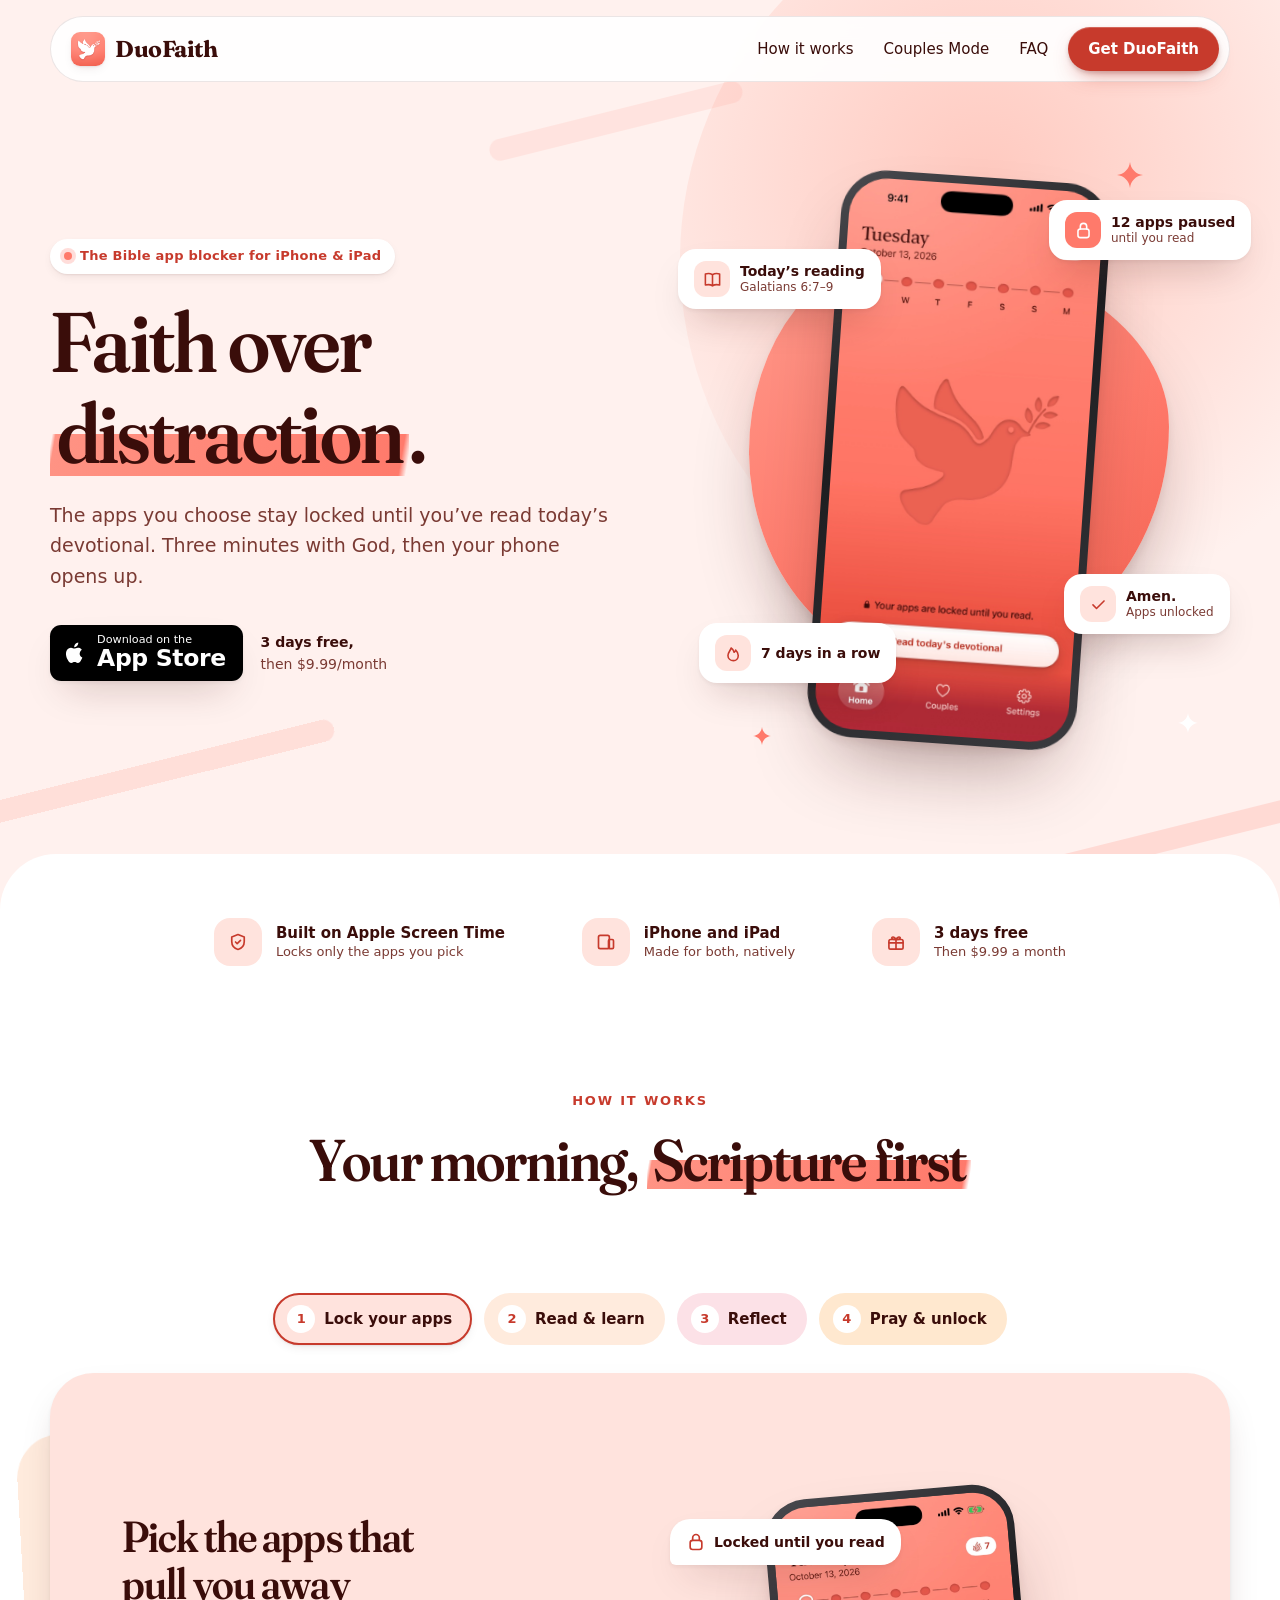
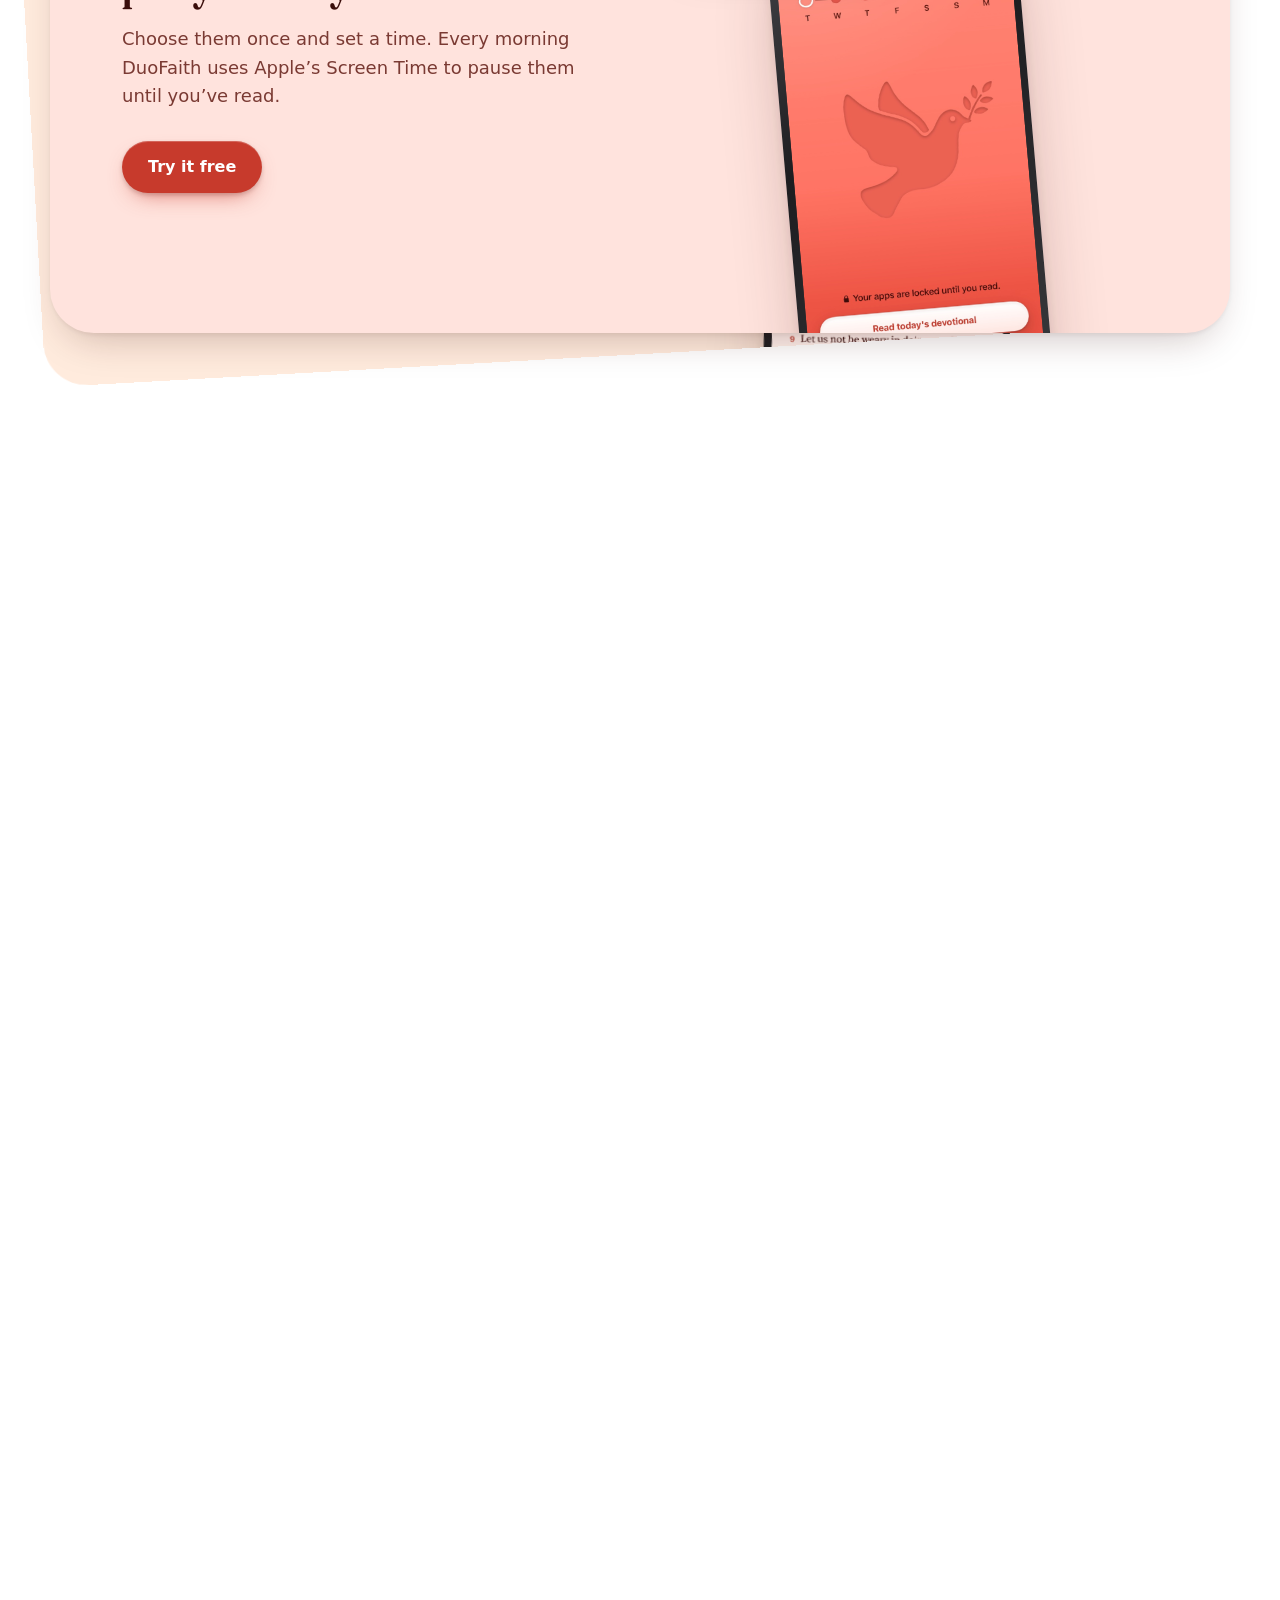
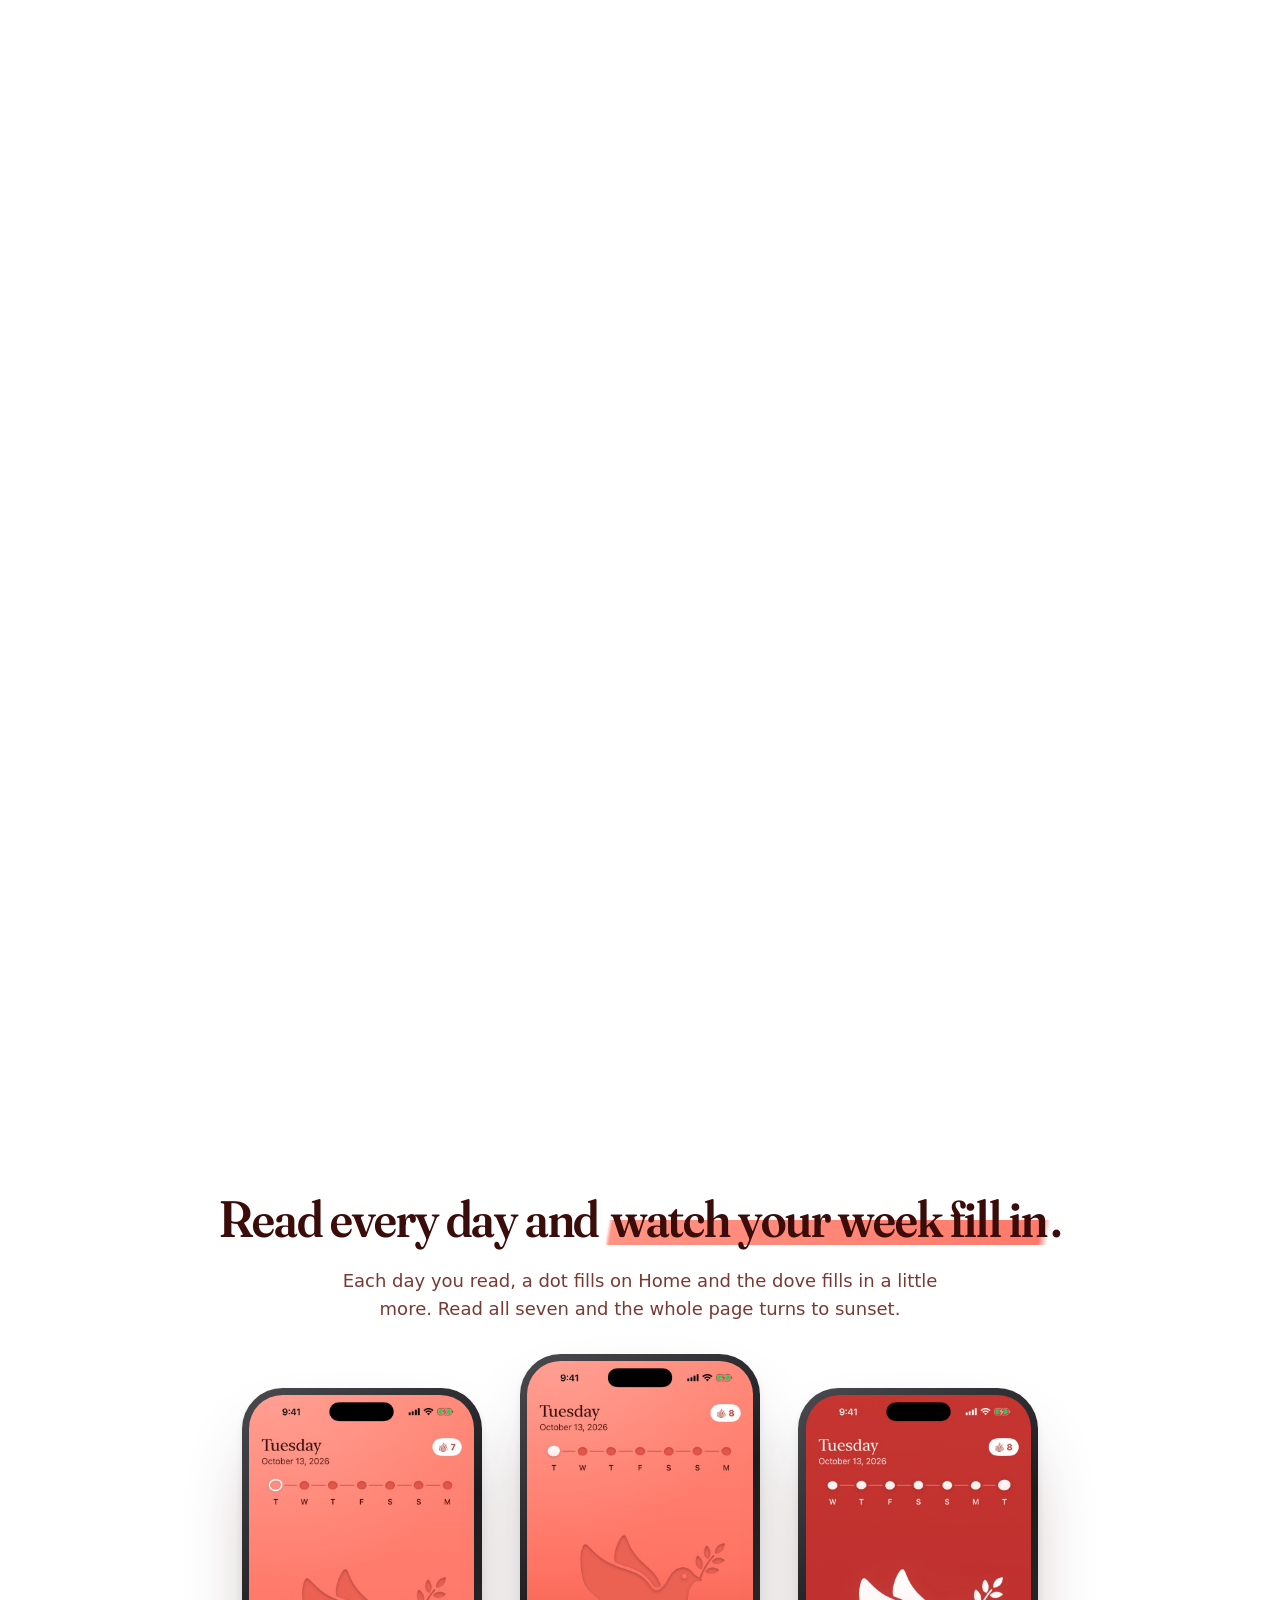
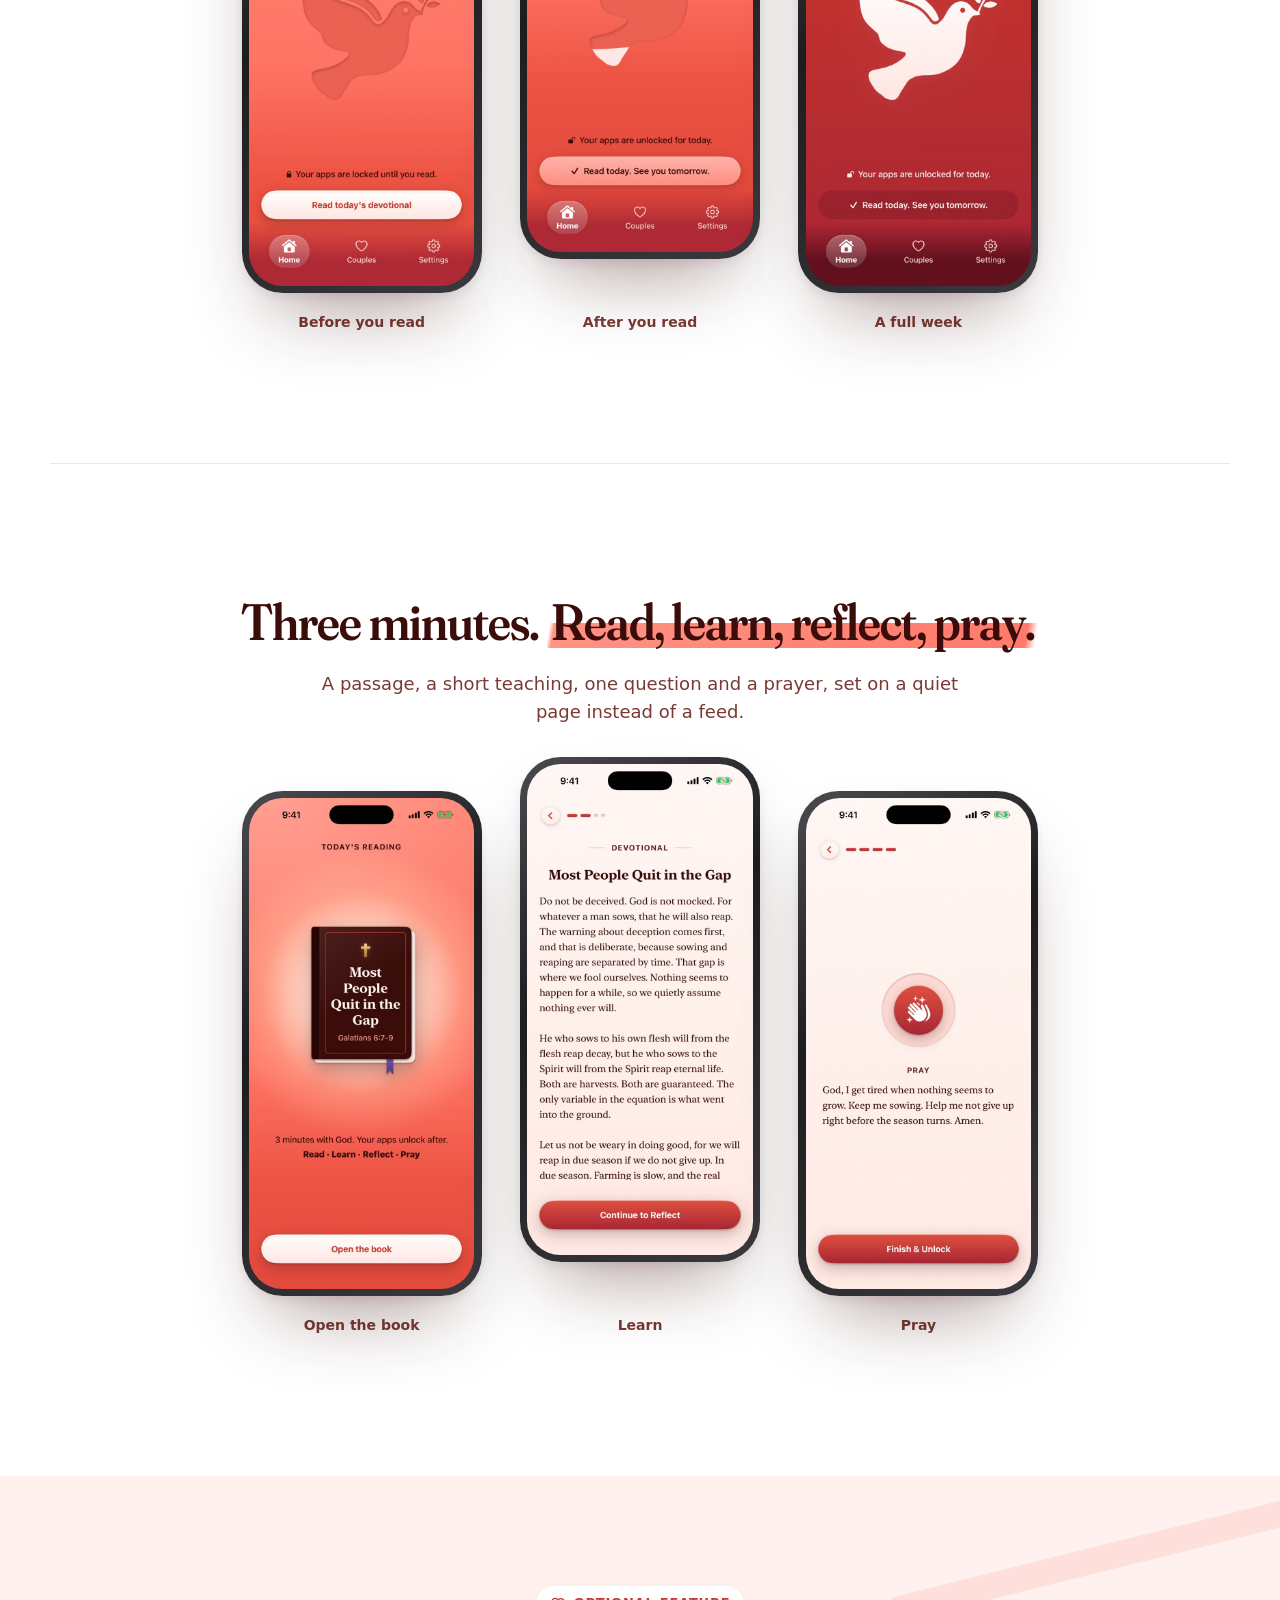
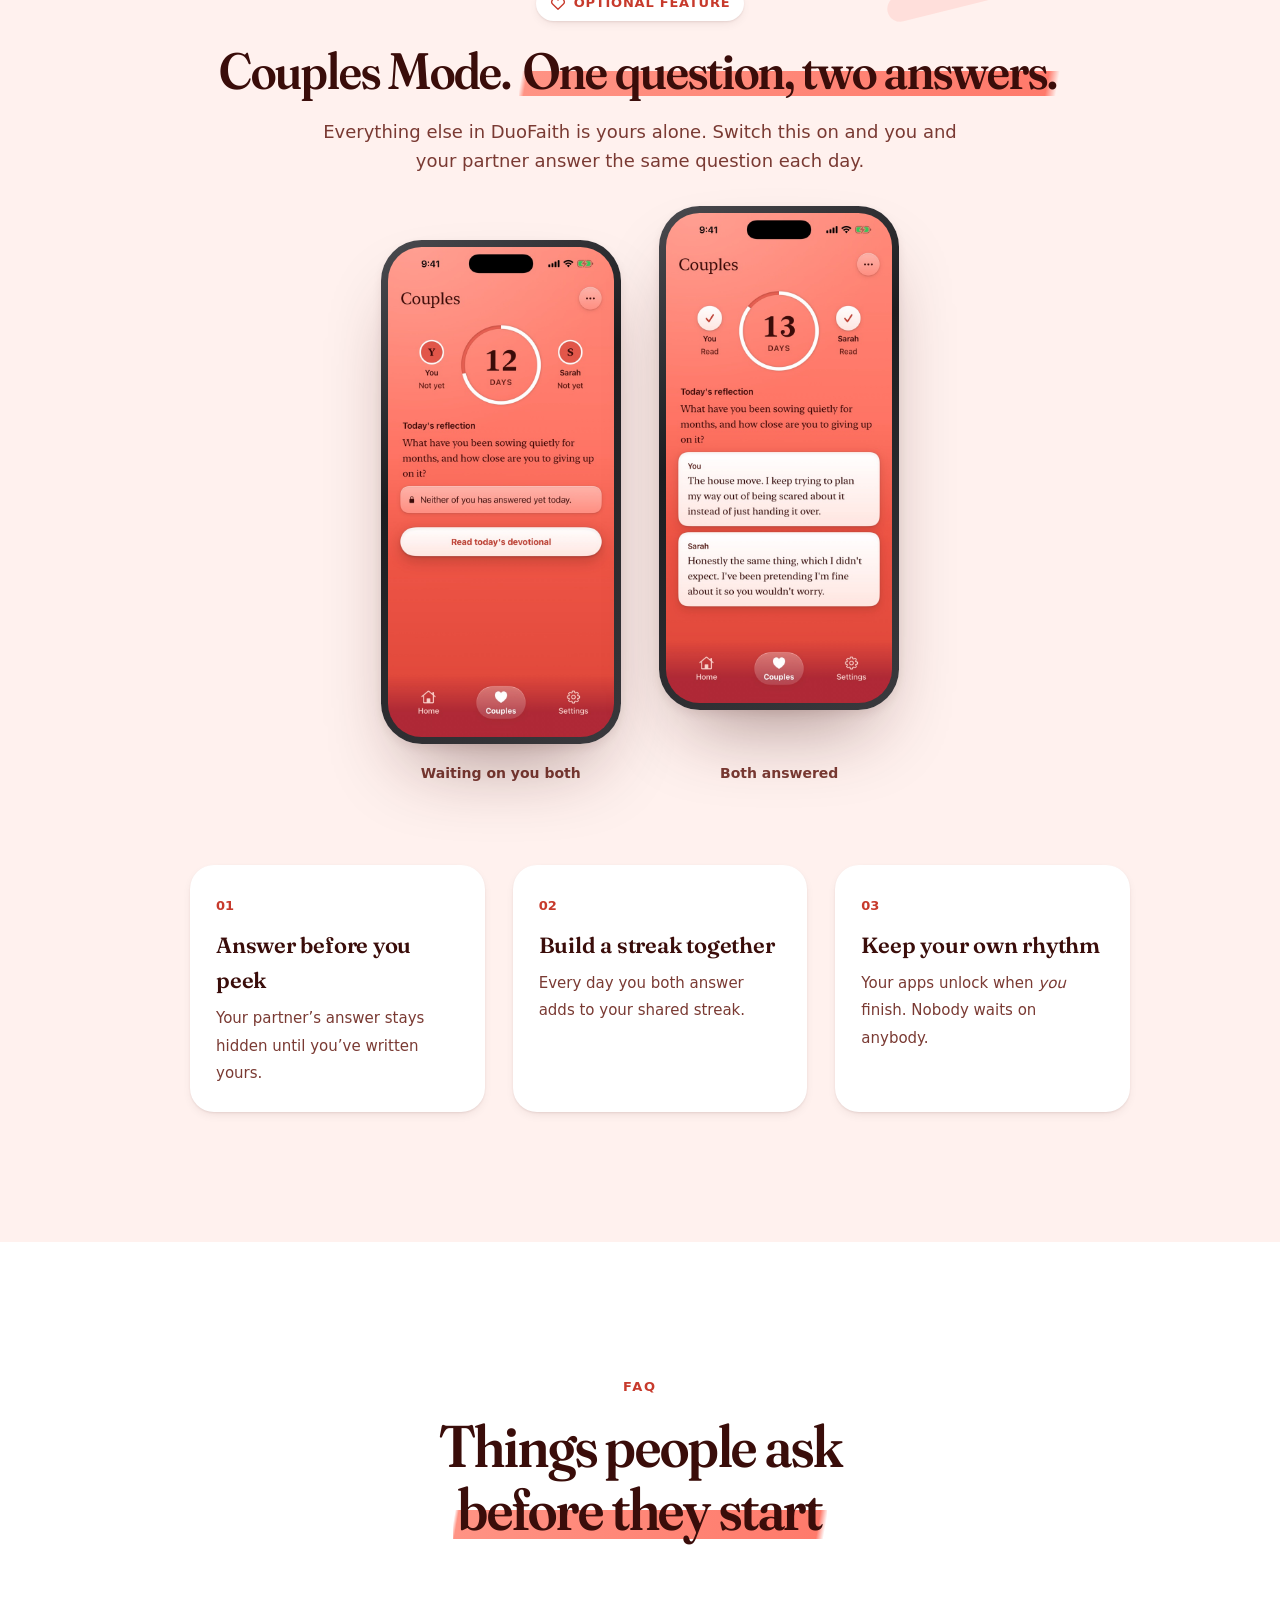
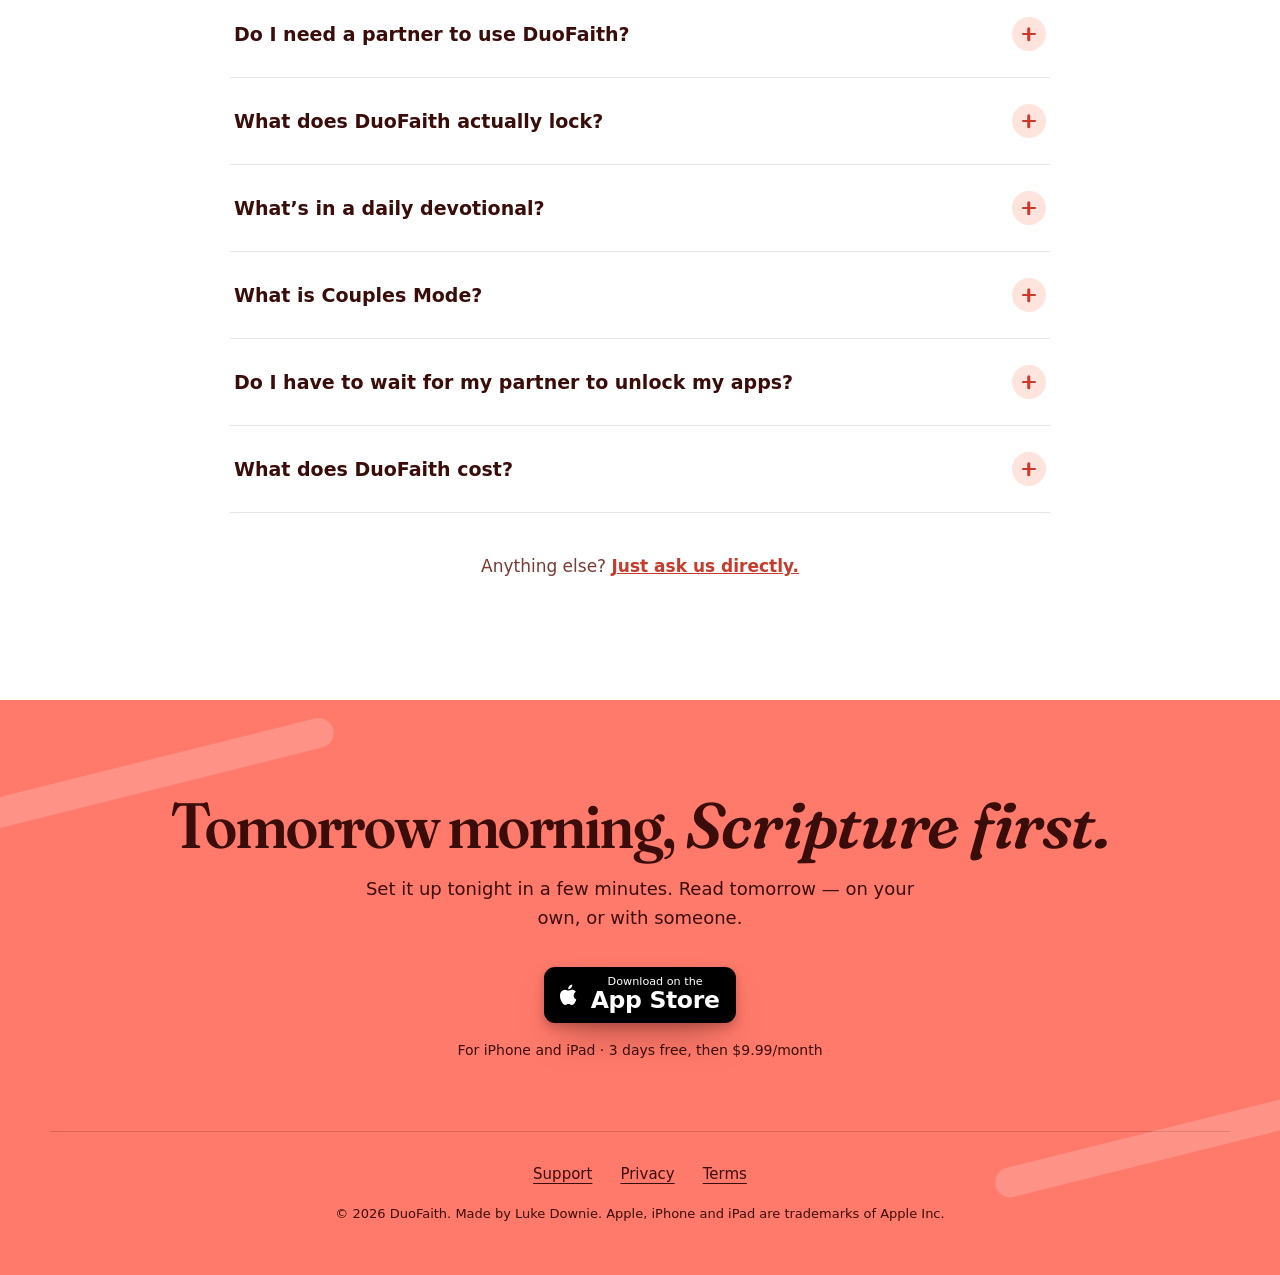
==== commit 9d0fa70d: "Rename the logo files so browsers fetch the new icon The logo kept its old file name when the icon c" ====
--- a/index.html
+++ b/index.html
@@ -3,7 +3,7 @@
 <meta charset="utf-8"><meta name="viewport" content="width=device-width, initial-scale=1">
 <title>DuoFaith — The Bible App Blocker for iPhone and iPad</title><meta name="description" content="Your apps stay locked until you've read. A Bible passage, a short teaching, a real question and a prayer — then your phone opens up. Built for your own routine on iPhone and iPad, with an optional Couples Mode. 3 days free, then $9.99/month.">
 <meta name="theme-color" content="#FFF1EE"><meta name="apple-itunes-app" content="app-id=6792354251">
-<link rel="canonical" href="https://duofaith.com/"><link rel="icon" href="/img/dove.svg" type="image/svg+xml"><link rel="icon" href="/icon-128.png" sizes="any"><link rel="apple-touch-icon" href="/img/apple-touch-icon.png">
+<link rel="canonical" href="https://duofaith.com/"><link rel="icon" href="/img/dove.svg" type="image/svg+xml"><link rel="icon" href="/icon-128.png" sizes="any"><link rel="apple-touch-icon" href="/img/duofaith-touch-icon.png">
 <script>document.documentElement.classList.add('js')</script>
 <link rel="preload" href="/fonts/fraunces-latin-full-normal.woff2" as="font" type="font/woff2" crossorigin>
 <link rel="stylesheet" href="/styles.css"><script src="/main.js" defer></script>
@@ -30,7 +30,7 @@
 <a class="skip" href="#main">Skip to content</a>
 
 <header class="nav" id="nav">
-  <a class="logo" href="/" aria-label="DuoFaith home"><img src="/img/app-icon-256.png" alt="" width="34" height="34">DuoFaith</a>
+  <a class="logo" href="/" aria-label="DuoFaith home"><img src="/img/duofaith-icon-256.png" alt="" width="34" height="34">DuoFaith</a>
   <nav class="nav-links" aria-label="Main"><a href="#how">How it works</a><a href="#couples">Couples Mode</a><a href="#faq">FAQ</a></nav>
   <a class="btn btn-sm" href="https://apps.apple.com/us/app/duofaith-bible-app-blocker/id6792354251" data-download="nav">Get DuoFaith</a>
 </header>
